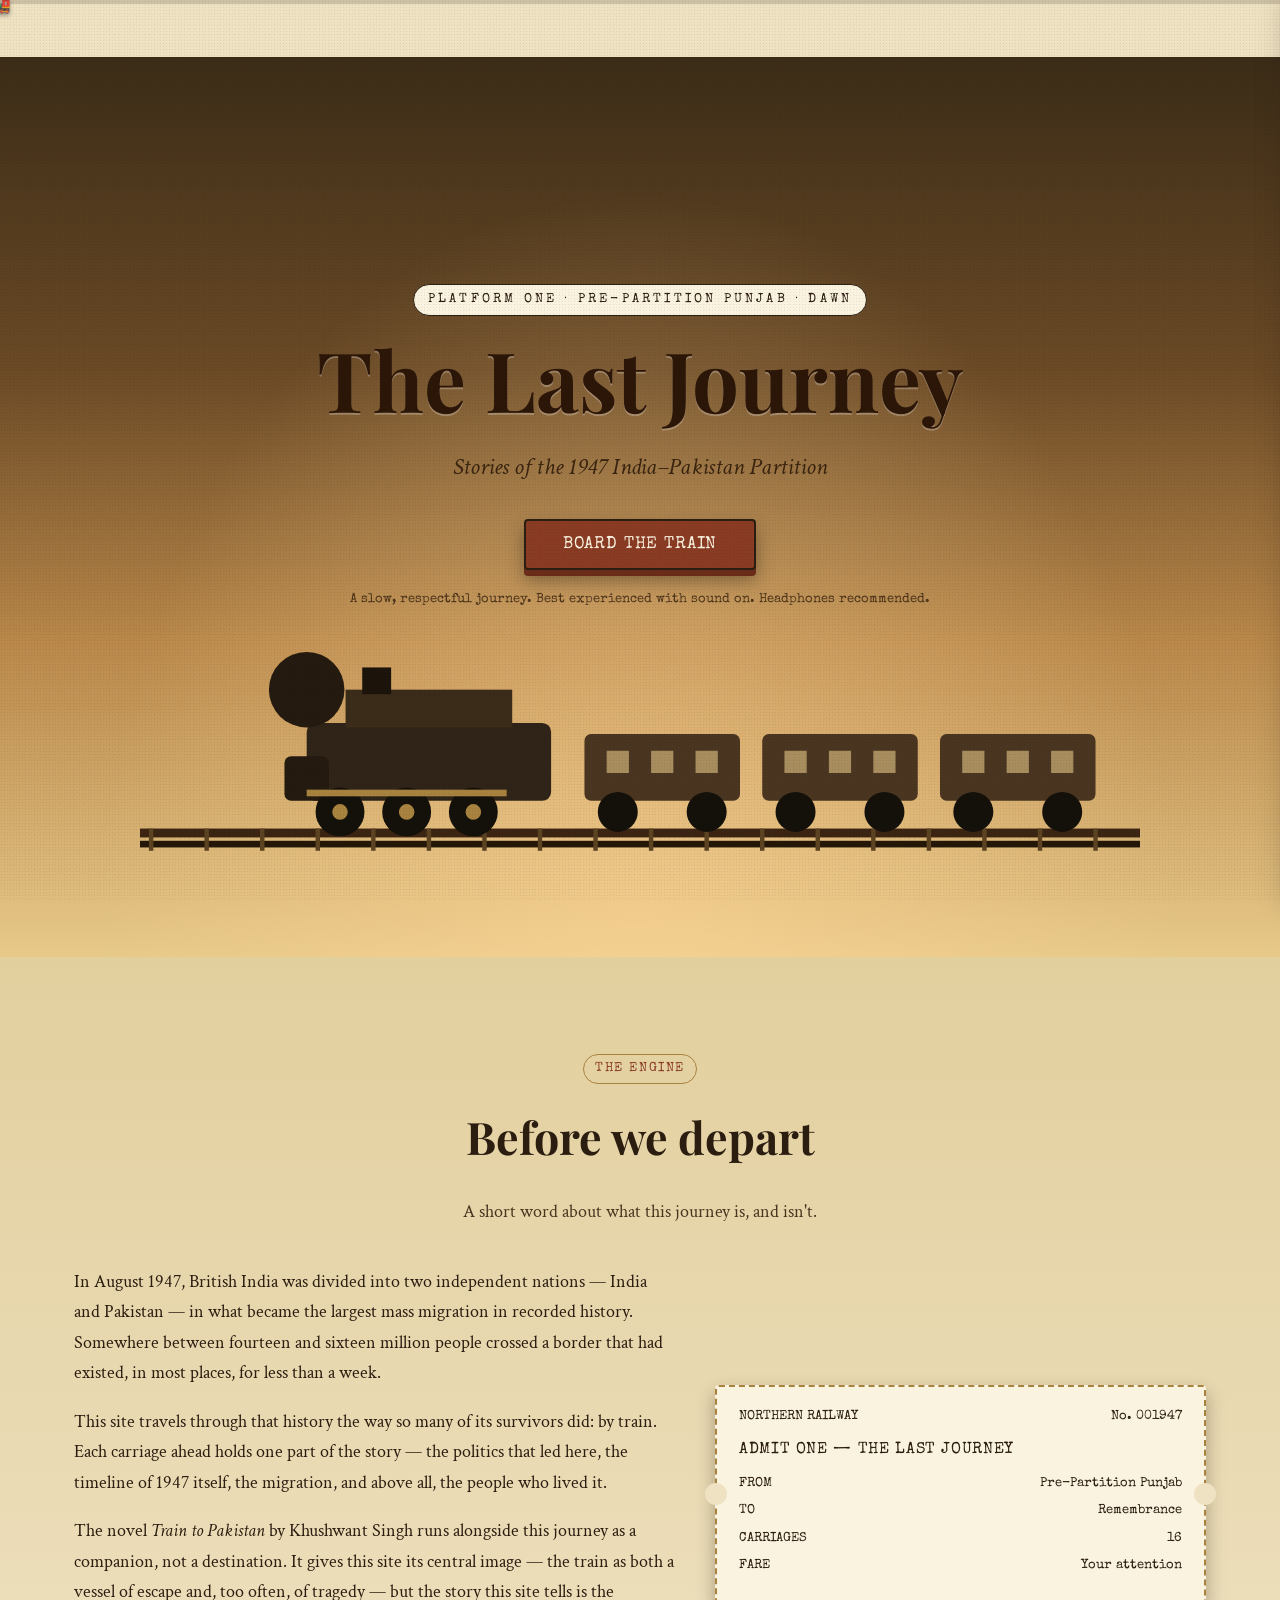
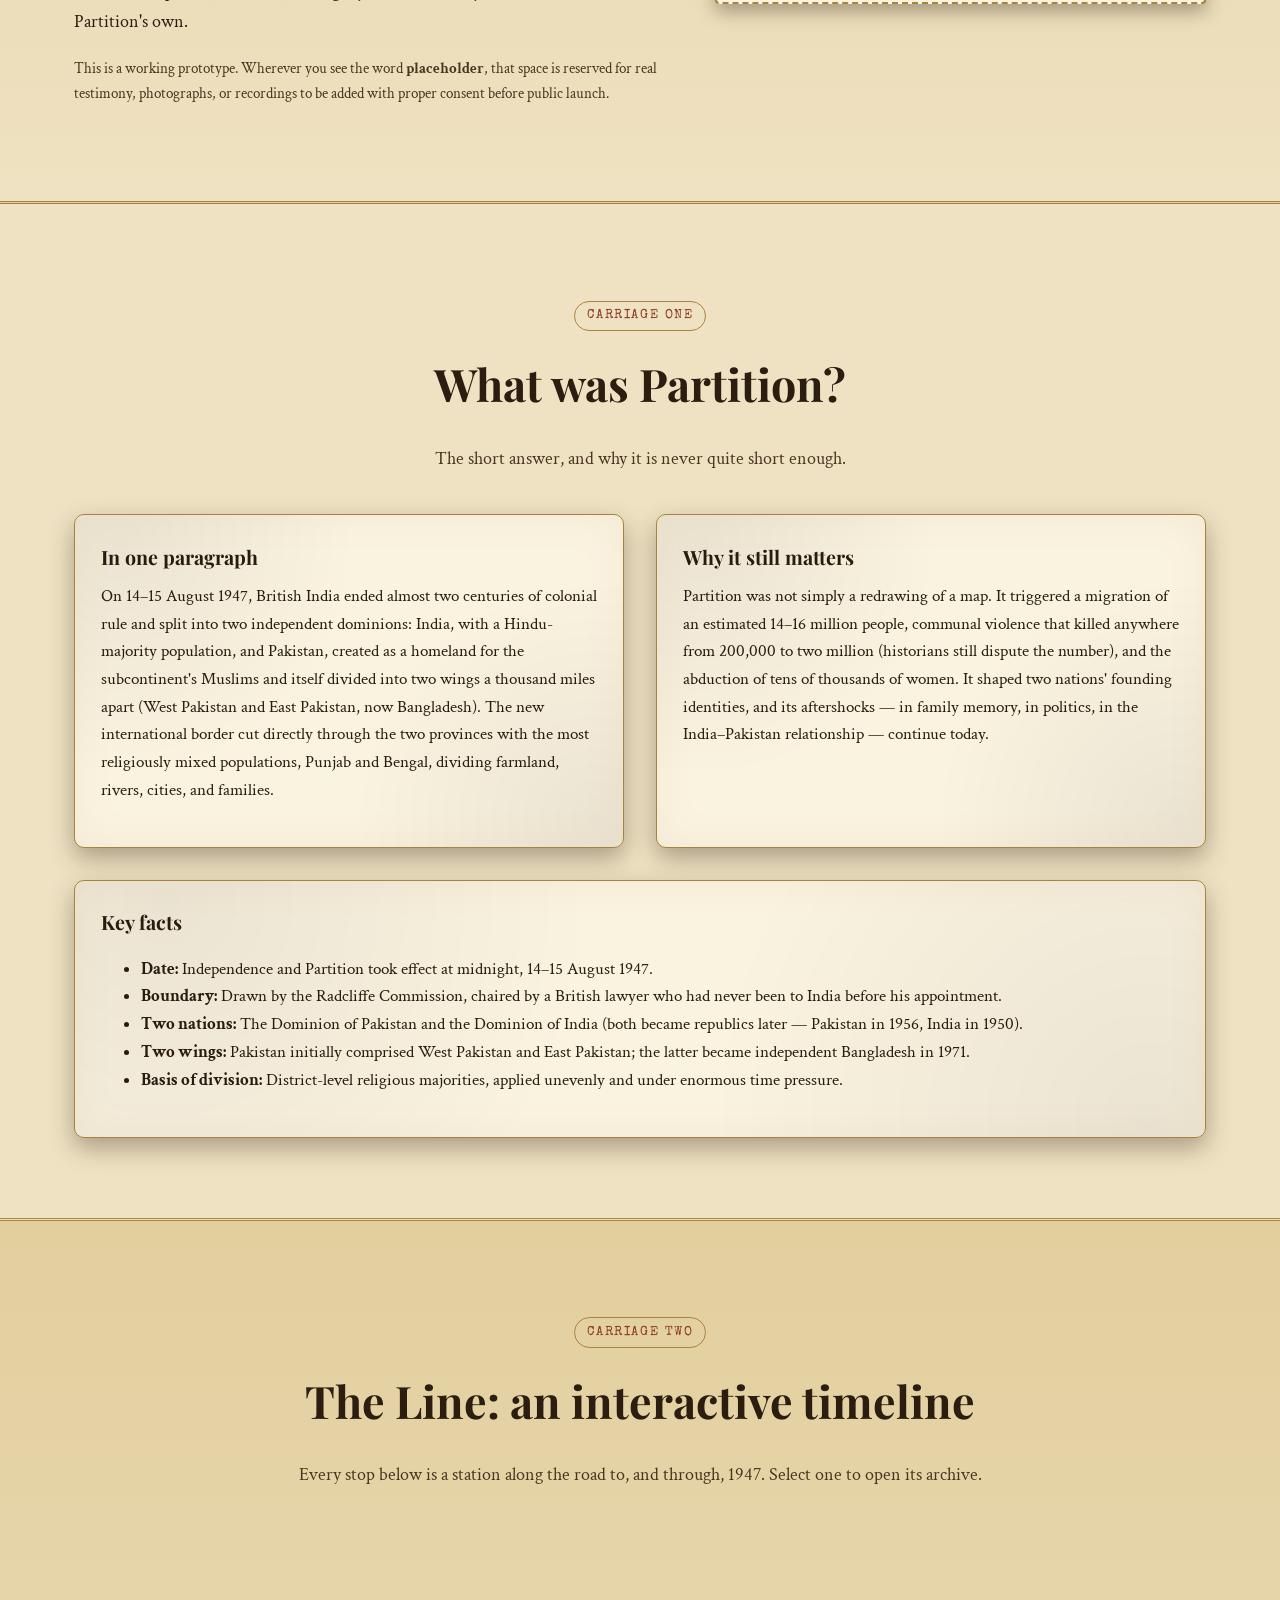
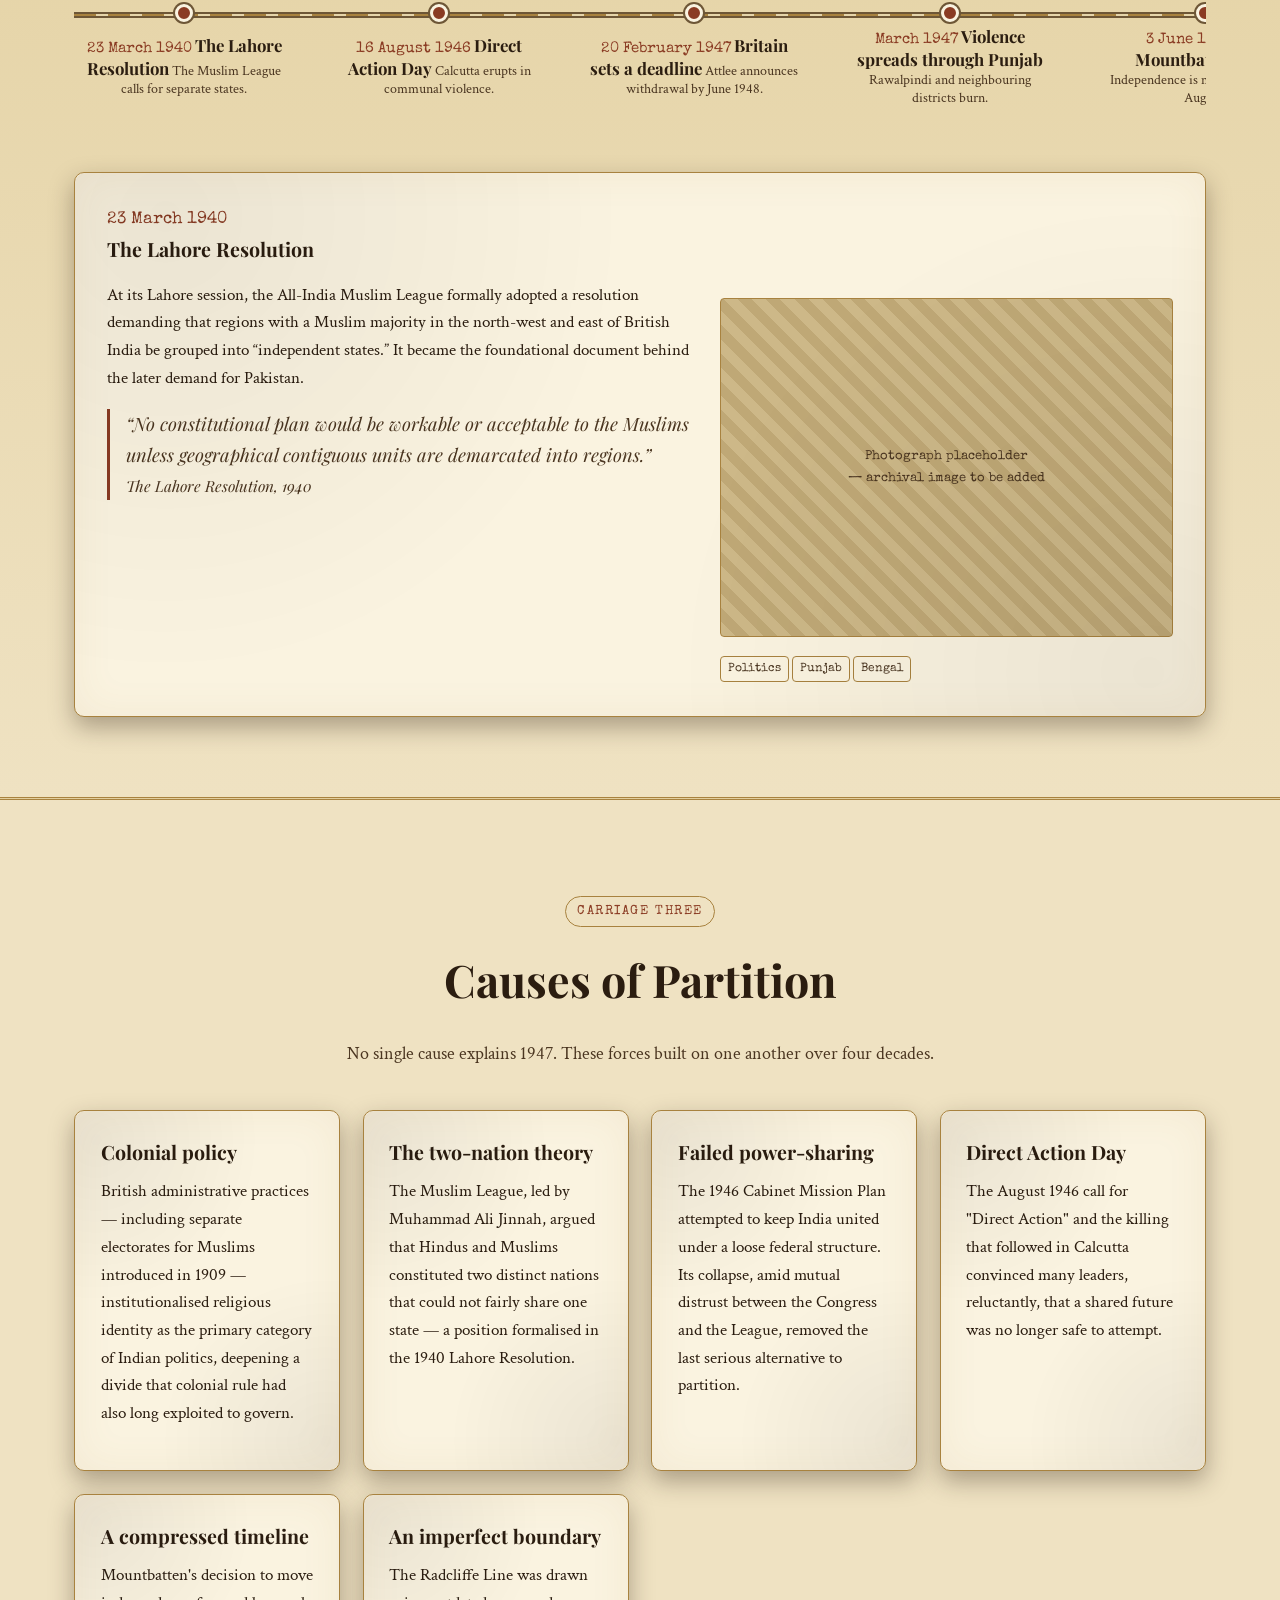
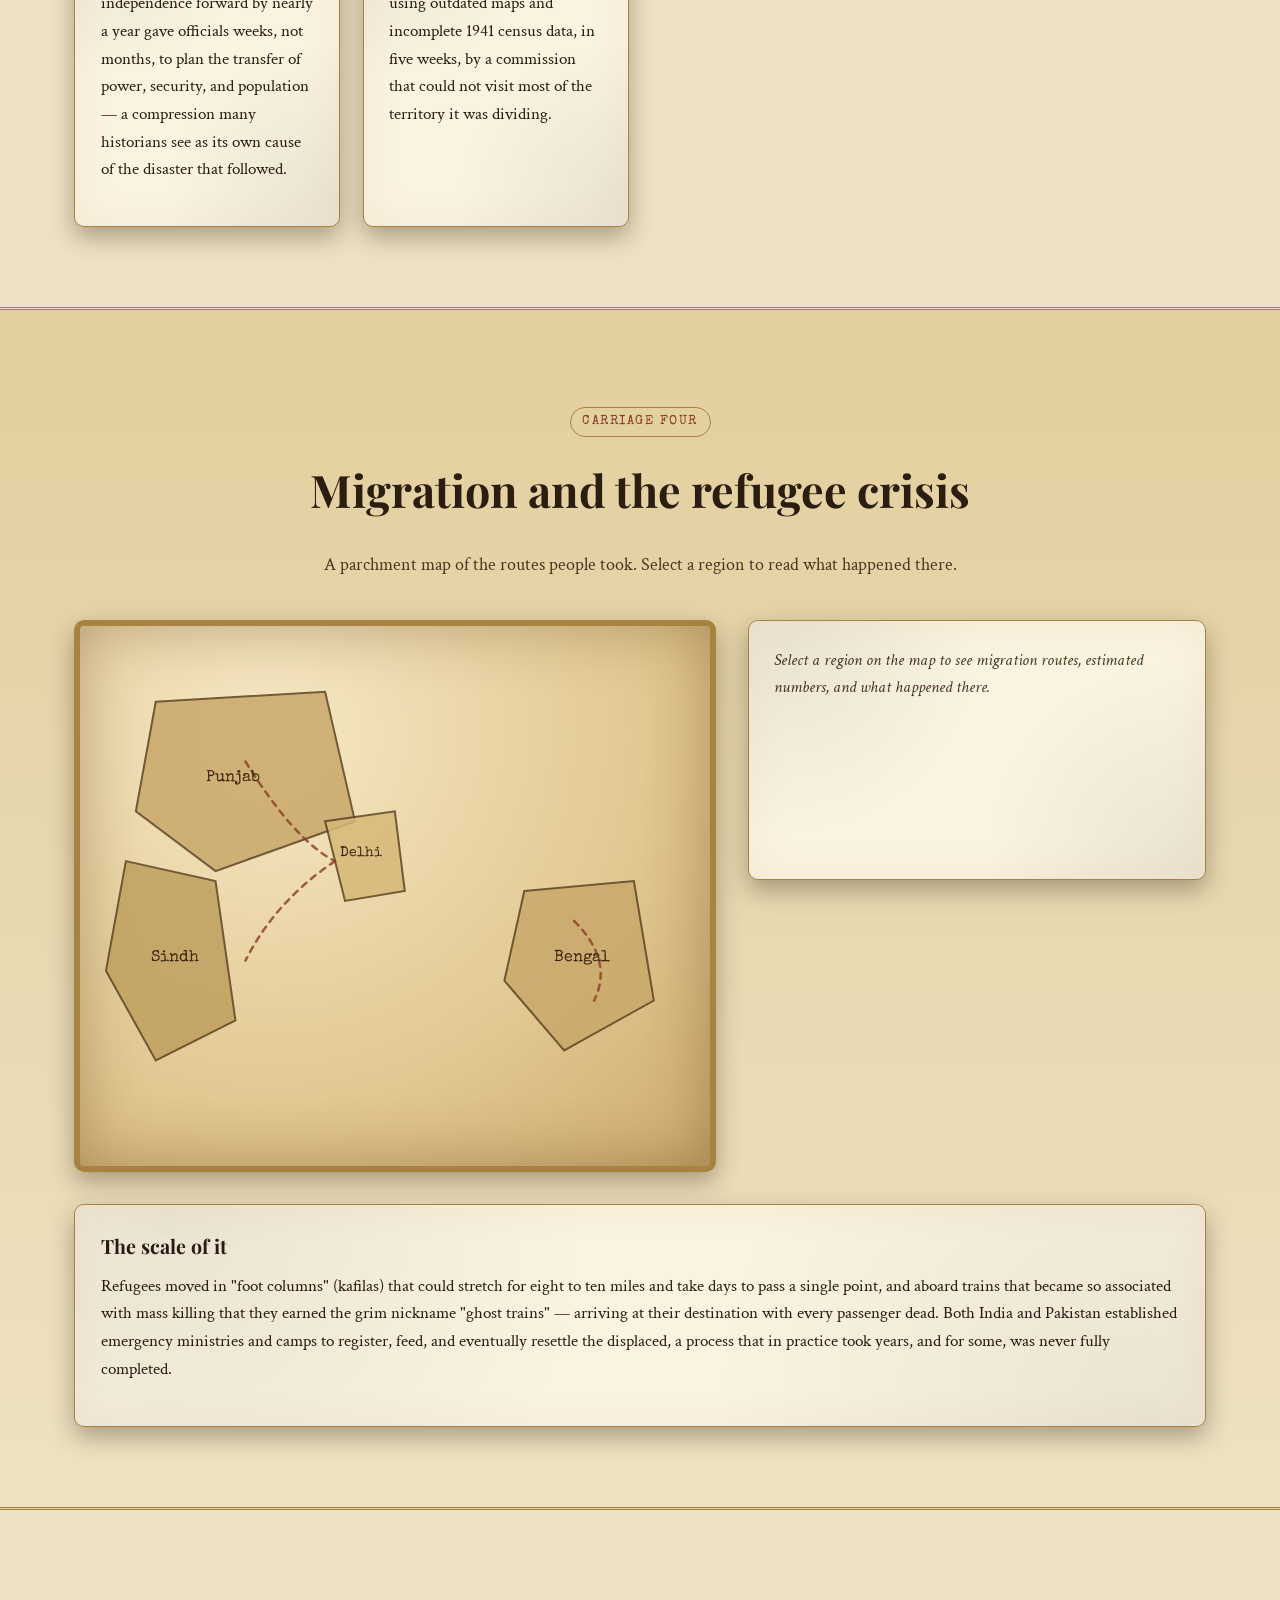
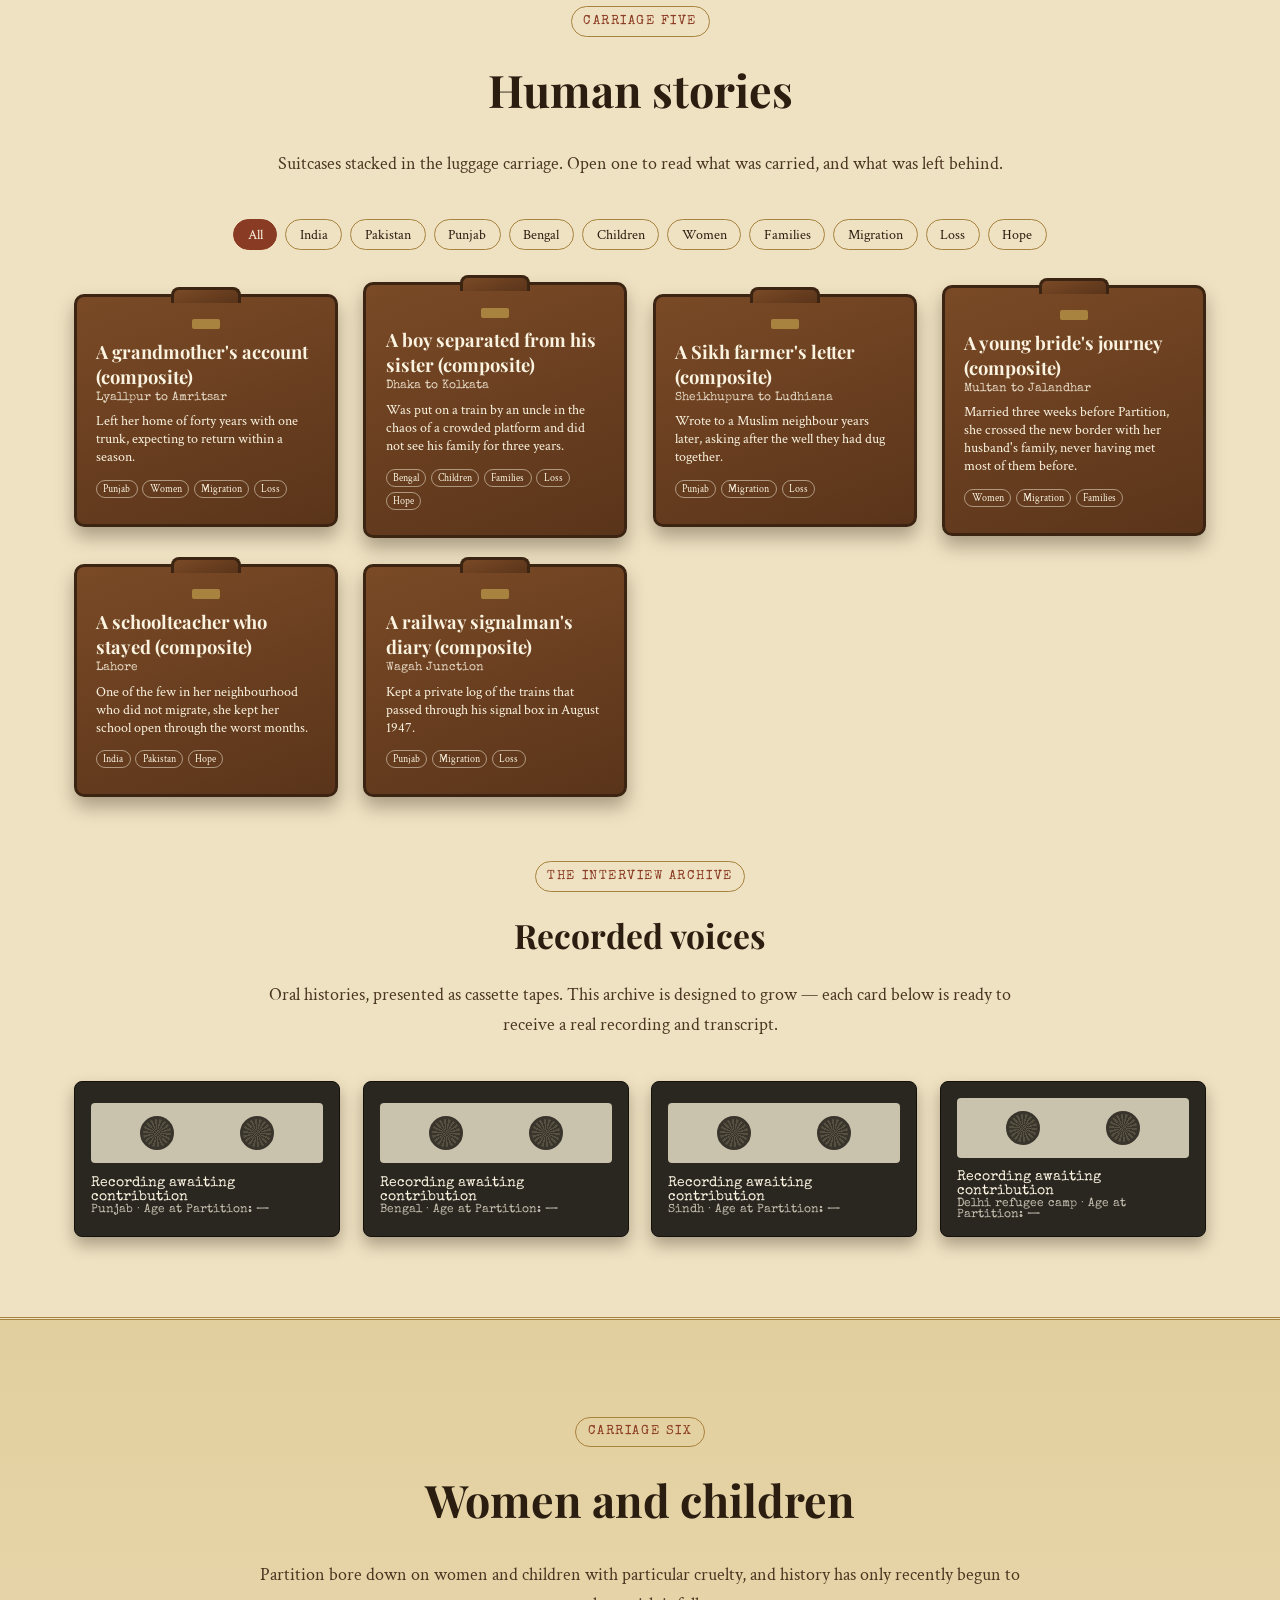
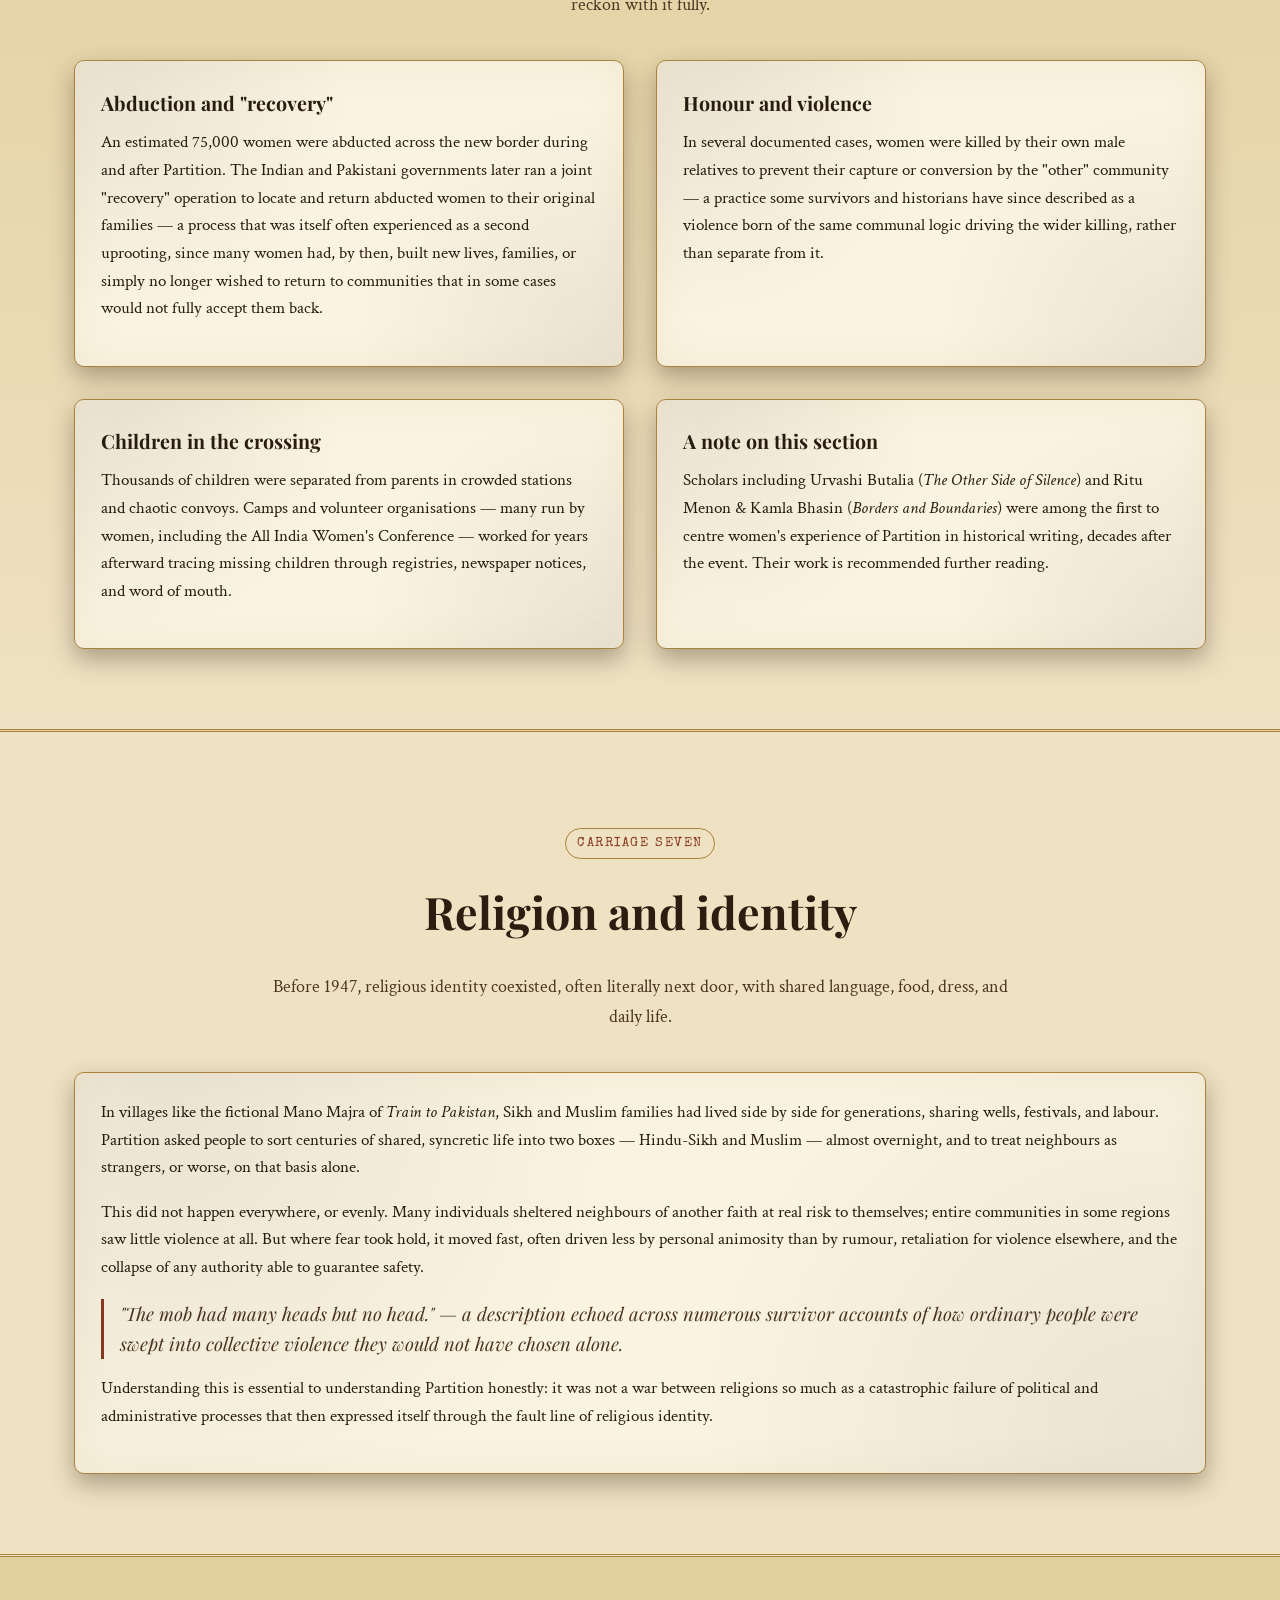
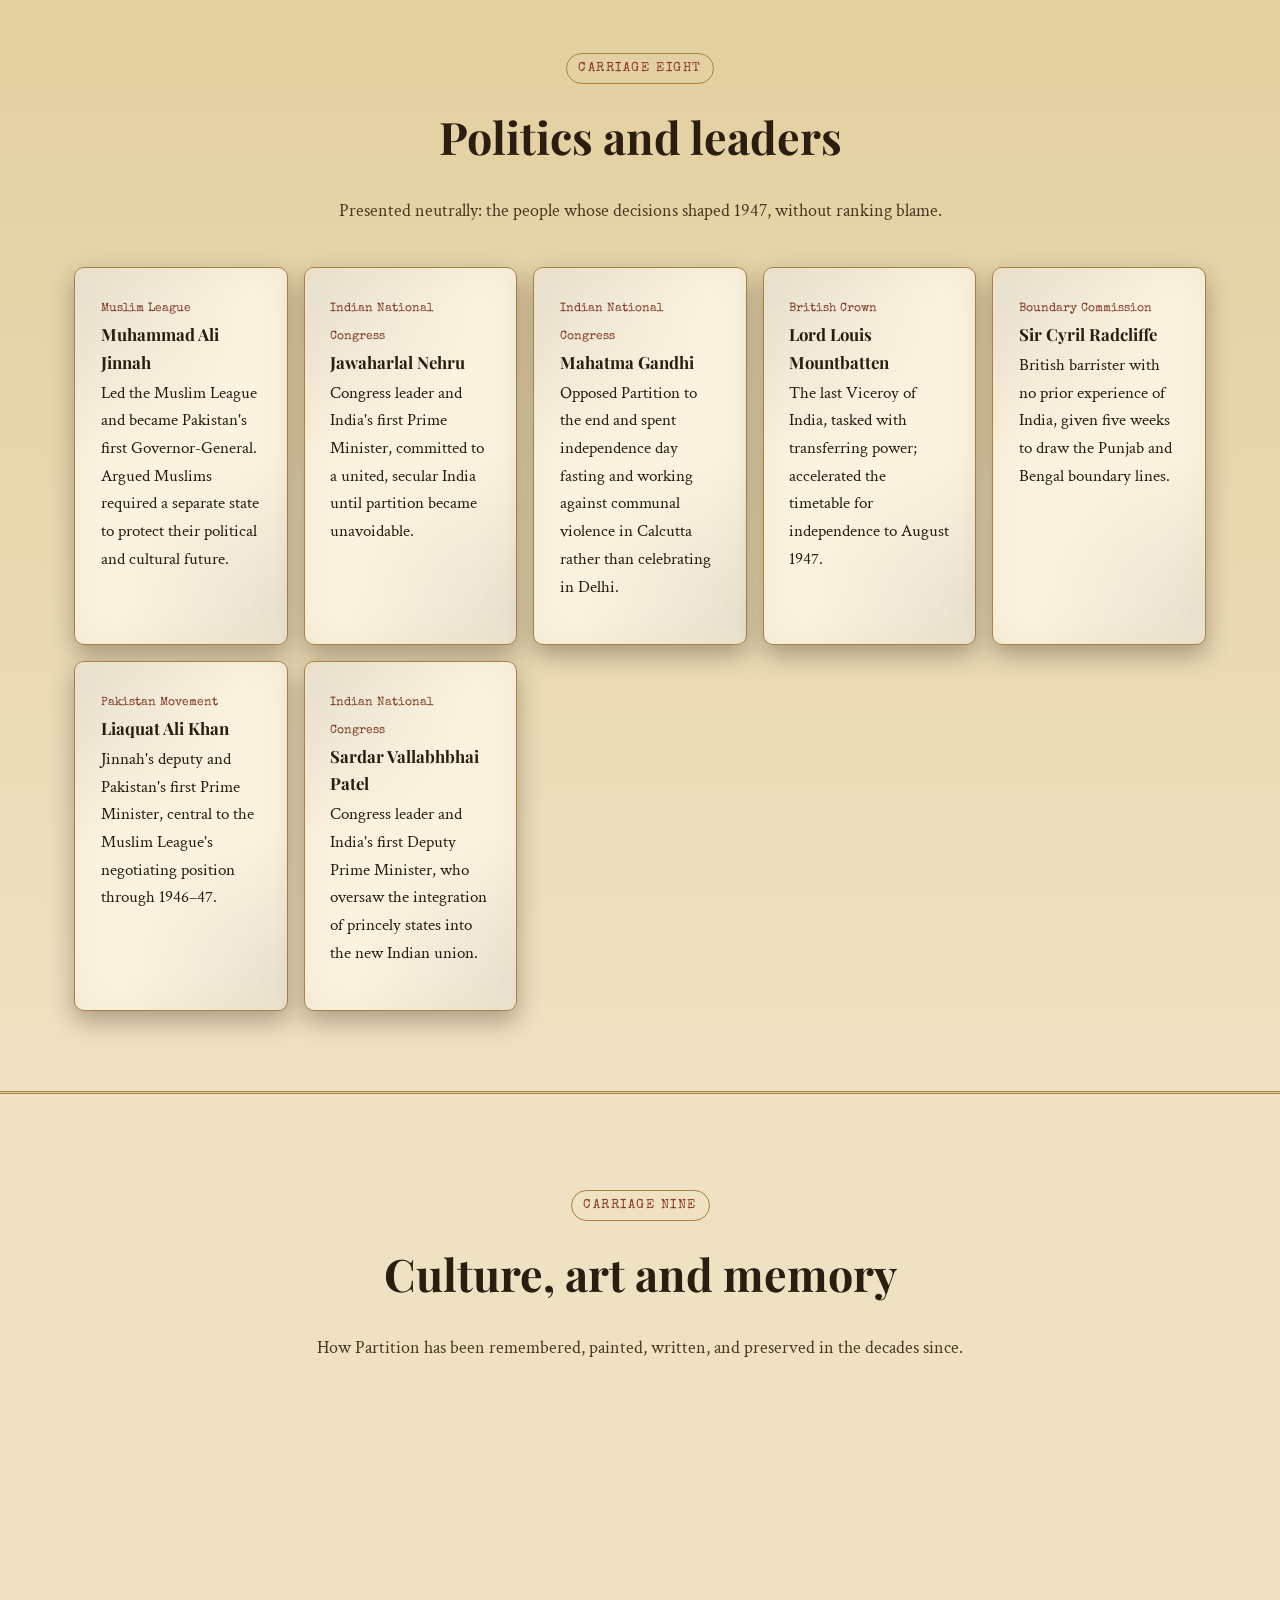
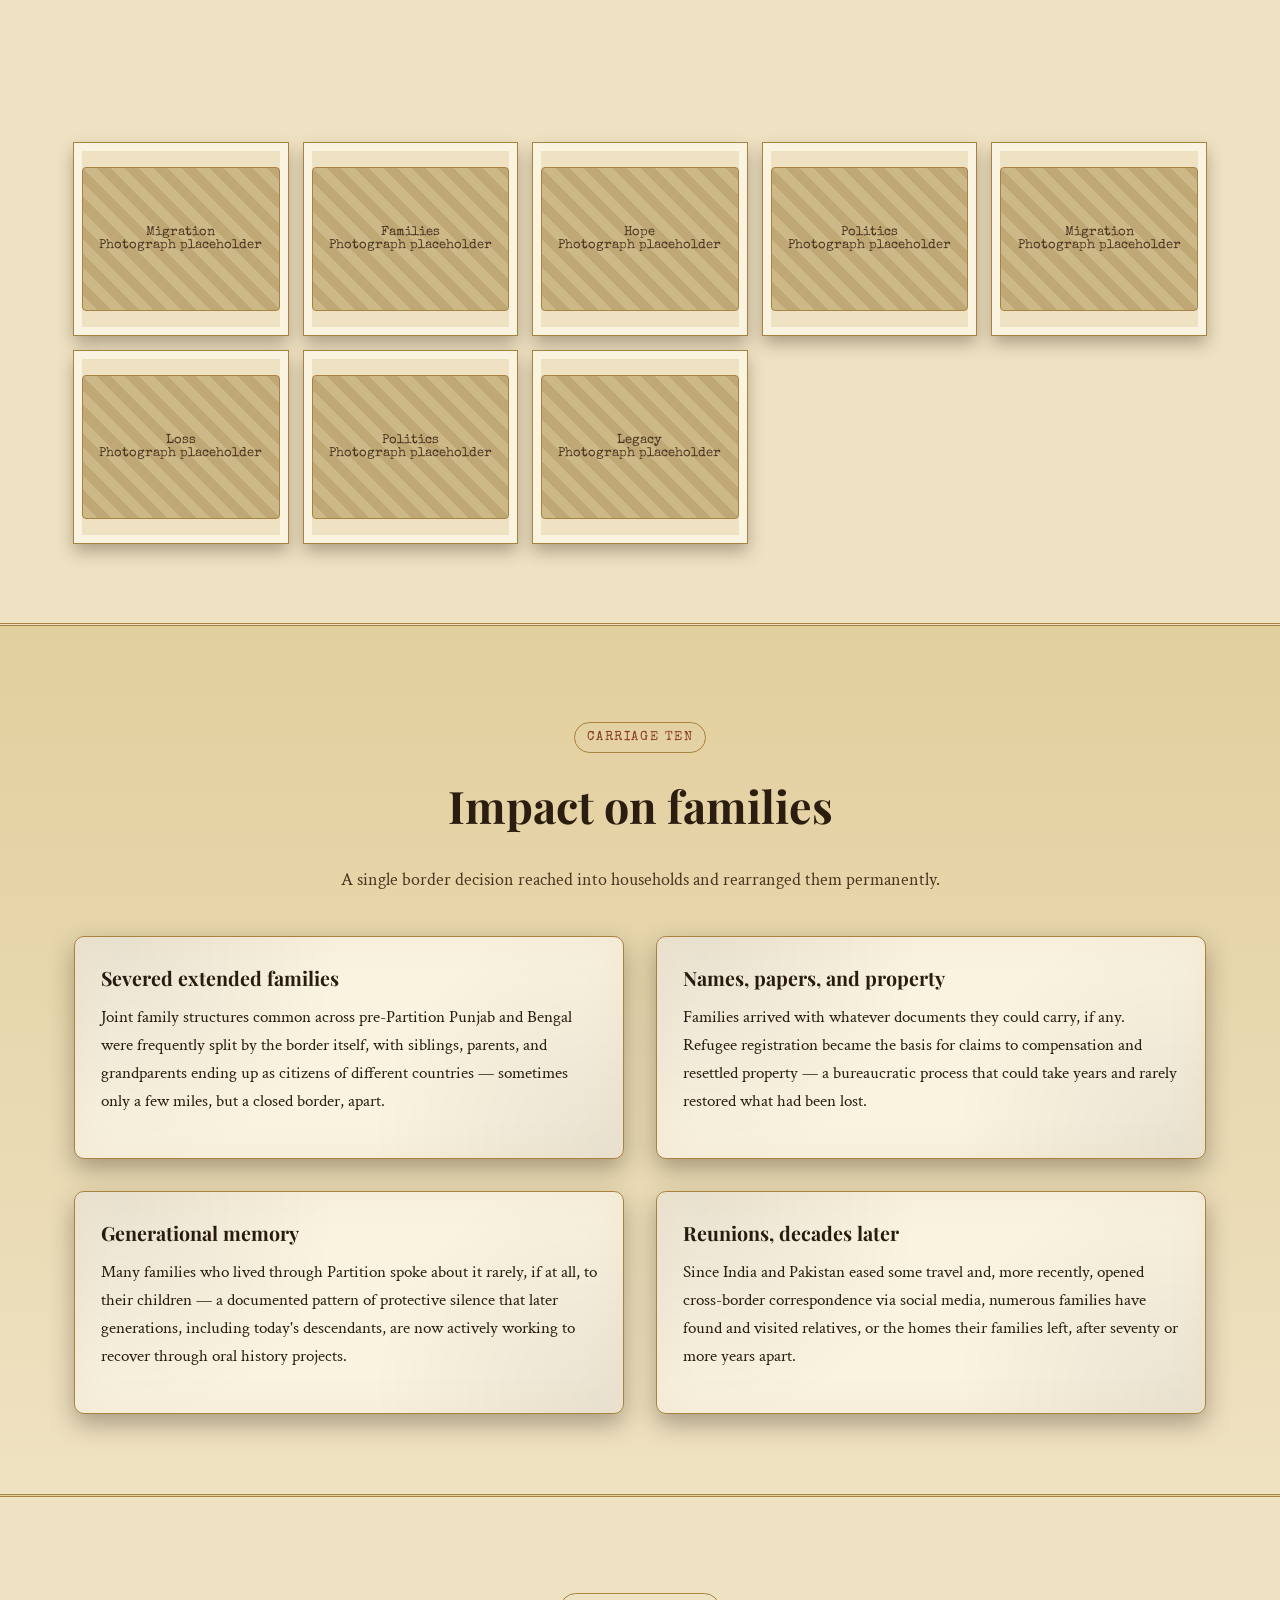
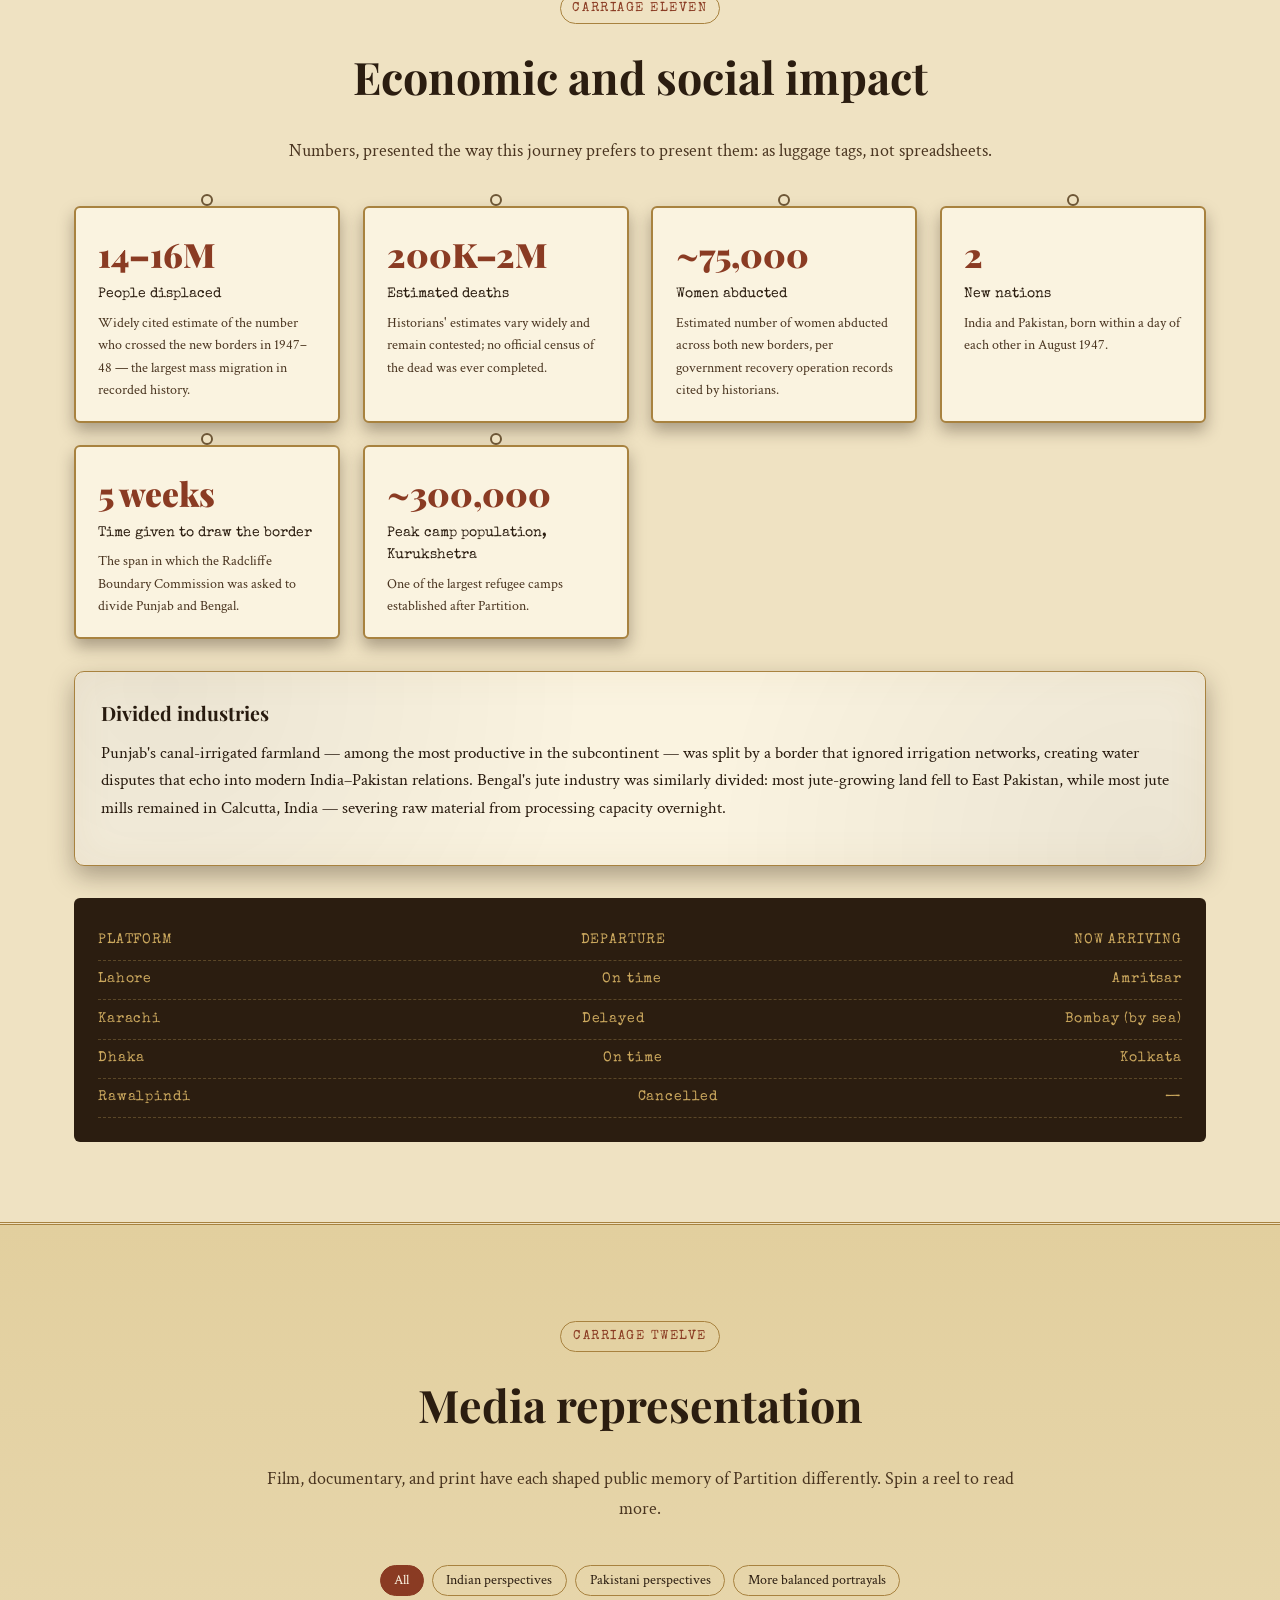
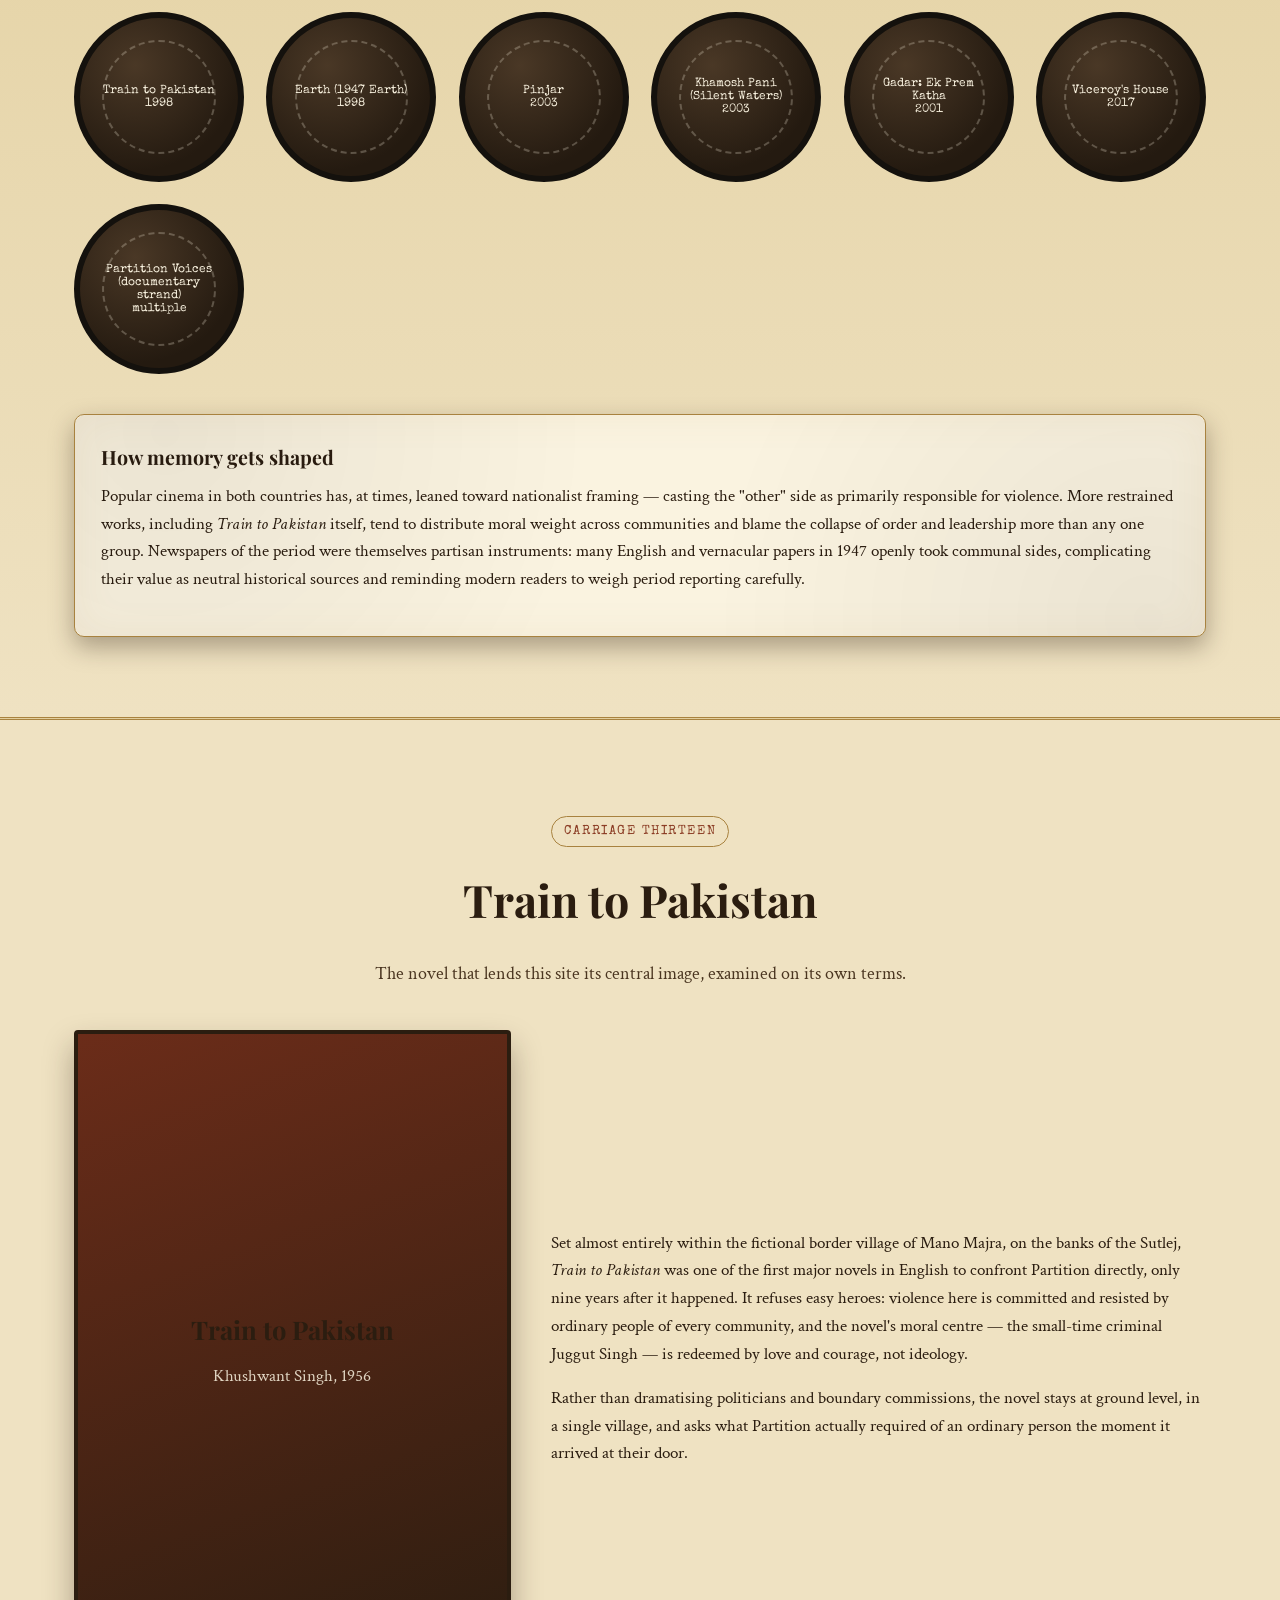
==== index.html @ a2d46d85 "Build The Last Journey: interactive Partition history site Adds a complete, self-contained prototype" ====
<!DOCTYPE html>
<html lang="en">
<head>
<meta charset="UTF-8">
<meta name="viewport" content="width=device-width, initial-scale=1.0">
<title>The Last Journey — Stories of the 1947 India–Pakistan Partition</title>
<meta name="description" content="An interactive digital museum and memorial retracing the human story of the 1947 India–Pakistan Partition, inspired by Khushwant Singh's Train to Pakistan.">
<link rel="icon" href="data:image/svg+xml,%3Csvg xmlns='http://www.w3.org/2000/svg' viewBox='0 0 100 100'%3E%3Crect width='100' height='100' fill='%232b1d10'/%3E%3Ctext x='50' y='68' font-size='60' text-anchor='middle'%3E%F0%9F%9A%82%3C/text%3E%3C/svg%3E">
<link rel="preconnect" href="https://fonts.googleapis.com">
<link rel="preconnect" href="https://fonts.gstatic.com" crossorigin>
<link rel="stylesheet" href="css/style.css">
</head>
<body>
<a class="skip-link" href="#main">Skip to content</a>

<!-- Scroll progress: a small train riding the rails of the page -->
<div class="progress-track" aria-hidden="true">
  <div class="progress-track__fill" id="progress-fill"></div>
  <div class="progress-track__engine" id="progress-engine">🚂</div>
</div>

<div class="whistle-caption" id="whistle-caption" role="status" aria-live="polite">Whistle blows — changing carriage</div>

<div class="door-transition" id="door-transition" aria-hidden="true">
  <div class="door-transition__panel"></div>
  <div class="door-transition__panel"></div>
</div>

<div class="overlay-scrim" id="overlay-scrim"></div>

<!-- Railway route navigation -->
<nav class="route-bar" id="route-bar" aria-label="Train route (site navigation)">
  <div class="route-bar__inner">
    <span class="route-bar__brand">🚆 THE LAST JOURNEY</span>
    <div class="route-scroller" id="route-scroller" role="list">
      <!-- populated by JS from CARRIAGES -->
    </div>
    <div class="controls-toggle">
      <button class="icon-btn" id="search-toggle" aria-haspopup="dialog" aria-controls="settings-panel" title="Search the archive">🔎<span class="visually-hidden">Search</span></button>
      <button class="icon-btn" id="settings-toggle" aria-haspopup="dialog" aria-controls="settings-panel" title="Accessibility &amp; display settings">⚙️<span class="visually-hidden">Settings</span></button>
      <button class="icon-btn" id="sound-toggle" aria-pressed="false" title="Toggle train ambience">🔇<span class="visually-hidden">Toggle sound</span></button>
    </div>
  </div>
</nav>

<!-- Settings / search drawer -->
<aside class="settings-panel" id="settings-panel" role="dialog" aria-label="Display settings and search" aria-hidden="true">
  <button class="settings-close" id="settings-close" aria-label="Close settings">✕</button>
  <h2>Journey Settings</h2>

  <div class="settings-group">
    <h3>Search the archive</h3>
    <form class="search-form" id="search-form" role="search">
      <label class="visually-hidden" for="search-input">Search carriages, stories and timeline events</label>
      <input type="search" id="search-input" placeholder="e.g. Radcliffe, Nooran, refugee camps…">
      <button class="btn" type="submit">Go</button>
    </form>
    <div id="search-results" aria-live="polite"></div>
  </div>

  <div class="settings-group">
    <h3>Appearance</h3>
    <div class="settings-row">
      <button class="pill-btn" id="theme-toggle" aria-pressed="false">🌙 Dark mode</button>
      <button class="pill-btn" id="contrast-toggle" aria-pressed="false">◐ High contrast</button>
    </div>
  </div>

  <div class="settings-group">
    <h3>Text size</h3>
    <div class="settings-row">
      <button class="pill-btn" id="font-decrease">A−</button>
      <button class="pill-btn" id="font-reset">Reset</button>
      <button class="pill-btn" id="font-increase">A+</button>
    </div>
  </div>

  <div class="settings-group">
    <h3>Motion</h3>
    <div class="settings-row">
      <button class="pill-btn" id="motion-toggle" aria-pressed="false">🎞️ Reduce animation</button>
    </div>
  </div>
</aside>

<!-- ===================================================================
     HERO — Station at dawn
     =================================================================== -->
<header class="hero" id="hero">
  <div class="hero__sky-glow" aria-hidden="true"></div>
  <div class="hero__title-block">
    <span class="hero__eyebrow">Platform One · Pre-Partition Punjab · Dawn</span>
    <h1 class="hero__title">The Last Journey</h1>
    <p class="hero__subtitle">Stories of the 1947 India–Pakistan Partition</p>
    <button class="board-btn" id="board-train-btn">Board the Train</button>
    <p class="hero__hint">A slow, respectful journey. Best experienced with sound on. Headphones recommended.</p>
  </div>

  <div class="hero__scene train-rig" aria-hidden="true">
    <svg viewBox="0 0 900 220" xmlns="http://www.w3.org/2000/svg" role="img" aria-label="Illustration of a steam locomotive waiting at a station platform at dawn">
      <title>A steam locomotive waiting at a station platform at dawn</title>
      <rect x="0" y="185" width="900" height="8" fill="#3c2412"/>
      <rect x="0" y="196" width="900" height="6" fill="#241708"/>
      <g fill="none" stroke="#5c4322" stroke-width="4">
        <line x1="10" y1="185" x2="10" y2="205"/><line x1="60" y1="185" x2="60" y2="205"/>
        <line x1="110" y1="185" x2="110" y2="205"/><line x1="160" y1="185" x2="160" y2="205"/>
        <line x1="210" y1="185" x2="210" y2="205"/><line x1="260" y1="185" x2="260" y2="205"/>
        <line x1="310" y1="185" x2="310" y2="205"/><line x1="360" y1="185" x2="360" y2="205"/>
        <line x1="410" y1="185" x2="410" y2="205"/><line x1="460" y1="185" x2="460" y2="205"/>
        <line x1="510" y1="185" x2="510" y2="205"/><line x1="560" y1="185" x2="560" y2="205"/>
        <line x1="610" y1="185" x2="610" y2="205"/><line x1="660" y1="185" x2="660" y2="205"/>
        <line x1="710" y1="185" x2="710" y2="205"/><line x1="760" y1="185" x2="760" y2="205"/>
        <line x1="810" y1="185" x2="810" y2="205"/><line x1="860" y1="185" x2="860" y2="205"/>
      </g>
      <!-- locomotive body -->
      <g id="locomotive">
        <rect x="150" y="90" width="220" height="70" rx="8" fill="#2f2417"/>
        <rect x="130" y="120" width="40" height="40" rx="6" fill="#241a10"/>
        <circle cx="150" cy="60" r="34" fill="#241a10"/>
        <rect x="185" y="60" width="150" height="34" fill="#3a2c19"/>
        <rect x="200" y="40" width="26" height="24" fill="#1c140b"/>
        <circle cx="180" cy="170" r="22" fill="#14100a"/>
        <circle cx="240" cy="170" r="22" fill="#14100a"/>
        <circle cx="300" cy="170" r="22" fill="#14100a"/>
        <circle cx="180" cy="170" r="7" fill="#a8823f"/>
        <circle cx="240" cy="170" r="7" fill="#a8823f"/>
        <circle cx="300" cy="170" r="7" fill="#a8823f"/>
        <rect x="150" y="150" width="180" height="6" fill="#a8823f"/>
      </g>
      <g class="carriages" id="carriages-svg">
        <rect x="400" y="100" width="140" height="60" rx="6" fill="#4a3620"/>
        <rect x="560" y="100" width="140" height="60" rx="6" fill="#4a3620"/>
        <rect x="720" y="100" width="140" height="60" rx="6" fill="#4a3620"/>
        <g fill="#e7c98a" opacity=".6">
          <rect x="420" y="115" width="20" height="20"/><rect x="460" y="115" width="20" height="20"/>
          <rect x="500" y="115" width="20" height="20"/>
          <rect x="580" y="115" width="20" height="20"/><rect x="620" y="115" width="20" height="20"/>
          <rect x="660" y="115" width="20" height="20"/>
          <rect x="740" y="115" width="20" height="20"/><rect x="780" y="115" width="20" height="20"/>
          <rect x="820" y="115" width="20" height="20"/>
        </g>
        <circle cx="430" cy="170" r="18" fill="#14100a"/><circle cx="510" cy="170" r="18" fill="#14100a"/>
        <circle cx="590" cy="170" r="18" fill="#14100a"/><circle cx="670" cy="170" r="18" fill="#14100a"/>
        <circle cx="750" cy="170" r="18" fill="#14100a"/><circle cx="830" cy="170" r="18" fill="#14100a"/>
      </g>
    </svg>
    <div class="hero__steam">
      <div class="steam-puff"></div><div class="steam-puff"></div>
      <div class="steam-puff"></div><div class="steam-puff"></div>
    </div>
  </div>
</header>

<main id="main">

<!-- ===================================================================
     ENGINE — Introduction
     =================================================================== -->
<section class="carriage" id="engine" data-carriage-name="Engine — Introduction">
  <div class="container">
    <div class="carriage-header">
      <span class="carriage-kicker">The Engine</span>
      <h2 class="carriage-title">Before we depart</h2>
      <p class="carriage-lede">A short word about what this journey is, and isn't.</p>
    </div>
    <div class="engine-grid">
      <div class="engine-copy reveal">
        <p>In August 1947, British India was divided into two independent nations — India and Pakistan — in what became the largest mass migration in recorded history. Somewhere between fourteen and sixteen million people crossed a border that had existed, in most places, for less than a week.</p>
        <p>This site travels through that history the way so many of its survivors did: by train. Each carriage ahead holds one part of the story — the politics that led here, the timeline of 1947 itself, the migration, and above all, the people who lived it.</p>
        <p>The novel <em>Train to Pakistan</em> by Khushwant Singh runs alongside this journey as a companion, not a destination. It gives this site its central image — the train as both a vessel of escape and, too often, of tragedy — but the story this site tells is the Partition's own.</p>
        <p style="color:var(--text-soft); font-size:.95rem;">This is a working prototype. Wherever you see the word <strong>placeholder</strong>, that space is reserved for real testimony, photographs, or recordings to be added with proper consent before public launch.</p>
      </div>
      <div class="reveal">
        <div class="ticket">
          <div class="ticket__row"><span>NORTHERN RAILWAY</span><span>No. 001947</span></div>
          <div class="ticket__title">ADMIT ONE — THE LAST JOURNEY</div>
          <div class="ticket__row"><span>FROM</span><span>Pre-Partition Punjab</span></div>
          <div class="ticket__row"><span>TO</span><span>Remembrance</span></div>
          <div class="ticket__row"><span>CARRIAGES</span><span>16</span></div>
          <div class="ticket__row"><span>FARE</span><span>Your attention</span></div>
        </div>
      </div>
    </div>
  </div>
</section>

<!-- ===================================================================
     CARRIAGE 1 — What was Partition?
     =================================================================== -->
<section class="carriage" id="carriage-1" data-carriage-name="What was Partition?">
  <div class="container">
    <div class="carriage-header">
      <span class="carriage-kicker">Carriage One</span>
      <h2 class="carriage-title">What was Partition?</h2>
      <p class="carriage-lede">The short answer, and why it is never quite short enough.</p>
    </div>
    <div class="two-col reveal">
      <div class="paper-card pad">
        <h3>In one paragraph</h3>
        <p>On 14–15 August 1947, British India ended almost two centuries of colonial rule and split into two independent dominions: India, with a Hindu-majority population, and Pakistan, created as a homeland for the subcontinent's Muslims and itself divided into two wings a thousand miles apart (West Pakistan and East Pakistan, now Bangladesh). The new international border cut directly through the two provinces with the most religiously mixed populations, Punjab and Bengal, dividing farmland, rivers, cities, and families.</p>
      </div>
      <div class="paper-card pad">
        <h3>Why it still matters</h3>
        <p>Partition was not simply a redrawing of a map. It triggered a migration of an estimated 14–16 million people, communal violence that killed anywhere from 200,000 to two million (historians still dispute the number), and the abduction of tens of thousands of women. It shaped two nations' founding identities, and its aftershocks — in family memory, in politics, in the India–Pakistan relationship — continue today.</p>
      </div>
    </div>
    <div class="paper-card pad reveal" style="margin-top:2rem;">
      <h3>Key facts</h3>
      <ul>
        <li><strong>Date:</strong> Independence and Partition took effect at midnight, 14–15 August 1947.</li>
        <li><strong>Boundary:</strong> Drawn by the Radcliffe Commission, chaired by a British lawyer who had never been to India before his appointment.</li>
        <li><strong>Two nations:</strong> The Dominion of Pakistan and the Dominion of India (both became republics later — Pakistan in 1956, India in 1950).</li>
        <li><strong>Two wings:</strong> Pakistan initially comprised West Pakistan and East Pakistan; the latter became independent Bangladesh in 1971.</li>
        <li><strong>Basis of division:</strong> District-level religious majorities, applied unevenly and under enormous time pressure.</li>
      </ul>
    </div>
  </div>
</section>

<!-- ===================================================================
     CARRIAGE 2 — Interactive Timeline
     =================================================================== -->
<section class="carriage" id="carriage-2" data-carriage-name="Timeline">
  <div class="container">
    <div class="carriage-header">
      <span class="carriage-kicker">Carriage Two</span>
      <h2 class="carriage-title">The Line: an interactive timeline</h2>
      <p class="carriage-lede">Every stop below is a station along the road to, and through, 1947. Select one to open its archive.</p>
    </div>
    <div class="timeline-rail reveal">
      <div class="timeline-track-line" aria-hidden="true"></div>
      <div class="timeline-scroller" id="timeline-scroller" role="list" aria-label="Timeline of events, 1940 to 1948">
        <!-- populated by JS -->
      </div>
    </div>
    <div class="paper-card station-detail" id="station-detail" aria-live="polite"></div>
  </div>
</section>

<!-- ===================================================================
     CARRIAGE 3 — Causes of Partition
     =================================================================== -->
<section class="carriage" id="carriage-3" data-carriage-name="Causes of Partition">
  <div class="container">
    <div class="carriage-header">
      <span class="carriage-kicker">Carriage Three</span>
      <h2 class="carriage-title">Causes of Partition</h2>
      <p class="carriage-lede">No single cause explains 1947. These forces built on one another over four decades.</p>
    </div>
    <div class="stats-grid reveal">
      <div class="paper-card pad">
        <h3>Colonial policy</h3>
        <p>British administrative practices — including separate electorates for Muslims introduced in 1909 — institutionalised religious identity as the primary category of Indian politics, deepening a divide that colonial rule had also long exploited to govern.</p>
      </div>
      <div class="paper-card pad">
        <h3>The two-nation theory</h3>
        <p>The Muslim League, led by Muhammad Ali Jinnah, argued that Hindus and Muslims constituted two distinct nations that could not fairly share one state — a position formalised in the 1940 Lahore Resolution.</p>
      </div>
      <div class="paper-card pad">
        <h3>Failed power-sharing</h3>
        <p>The 1946 Cabinet Mission Plan attempted to keep India united under a loose federal structure. Its collapse, amid mutual distrust between the Congress and the League, removed the last serious alternative to partition.</p>
      </div>
      <div class="paper-card pad">
        <h3>Direct Action Day</h3>
        <p>The August 1946 call for "Direct Action" and the killing that followed in Calcutta convinced many leaders, reluctantly, that a shared future was no longer safe to attempt.</p>
      </div>
      <div class="paper-card pad">
        <h3>A compressed timeline</h3>
        <p>Mountbatten's decision to move independence forward by nearly a year gave officials weeks, not months, to plan the transfer of power, security, and population — a compression many historians see as its own cause of the disaster that followed.</p>
      </div>
      <div class="paper-card pad">
        <h3>An imperfect boundary</h3>
        <p>The Radcliffe Line was drawn using outdated maps and incomplete 1941 census data, in five weeks, by a commission that could not visit most of the territory it was dividing.</p>
      </div>
    </div>
  </div>
</section>

<!-- ===================================================================
     CARRIAGE 4 — Migration & Refugee Crisis + Map
     =================================================================== -->
<section class="carriage" id="carriage-4" data-carriage-name="Migration and Refugee Crisis">
  <div class="container">
    <div class="carriage-header">
      <span class="carriage-kicker">Carriage Four</span>
      <h2 class="carriage-title">Migration and the refugee crisis</h2>
      <p class="carriage-lede">A parchment map of the routes people took. Select a region to read what happened there.</p>
    </div>
    <div class="map-wrap reveal">
      <div class="parchment-map">
        <svg viewBox="0 0 600 500" xmlns="http://www.w3.org/2000/svg" role="img" aria-label="Simplified historical map of undivided India in 1947, showing Punjab, Bengal, Sindh and Delhi regions with migration routes">
          <title>Simplified 1947 map with clickable regions</title>
          <path class="map-region" data-region="punjab" tabindex="0" role="button" aria-pressed="false" aria-label="Punjab" d="M60,60 L230,50 L260,180 L120,230 L40,170 Z" fill="#c9a86a" stroke="#5c4322" stroke-width="2"/>
          <path class="map-region" data-region="delhi" tabindex="0" role="button" aria-pressed="false" aria-label="Delhi and border regions" d="M230,180 L300,170 L310,250 L250,260 Z" fill="#d6b978" stroke="#5c4322" stroke-width="2"/>
          <path class="map-region" data-region="sindh" tabindex="0" role="button" aria-pressed="false" aria-label="Sindh" d="M30,220 L120,240 L140,380 L60,420 L10,330 Z" fill="#bfa15f" stroke="#5c4322" stroke-width="2"/>
          <path class="map-region" data-region="bengal" tabindex="0" role="button" aria-pressed="false" aria-label="Bengal" d="M430,250 L540,240 L560,360 L470,410 L410,340 Z" fill="#c9a86a" stroke="#5c4322" stroke-width="2"/>
          <path class="migration-route" d="M150,120 Q200,200 240,220"/>
          <path class="migration-route" d="M240,220 Q180,260 150,320"/>
          <path class="migration-route" d="M480,280 Q520,320 500,360"/>
          <text x="110" y="140" font-family="Special Elite, monospace" font-size="16" fill="#3a2410">Punjab</text>
          <text x="245" y="215" font-family="Special Elite, monospace" font-size="14" fill="#3a2410">Delhi</text>
          <text x="55" y="320" font-family="Special Elite, monospace" font-size="16" fill="#3a2410">Sindh</text>
          <text x="460" y="320" font-family="Special Elite, monospace" font-size="16" fill="#3a2410">Bengal</text>
        </svg>
      </div>
      <div class="paper-card pad map-info" id="map-info">
        <p class="map-info__placeholder">Select a region on the map to see migration routes, estimated numbers, and what happened there.</p>
      </div>
    </div>
    <div class="paper-card pad reveal" style="margin-top:2rem;">
      <h3>The scale of it</h3>
      <p>Refugees moved in "foot columns" (kafilas) that could stretch for eight to ten miles and take days to pass a single point, and aboard trains that became so associated with mass killing that they earned the grim nickname "ghost trains" — arriving at their destination with every passenger dead. Both India and Pakistan established emergency ministries and camps to register, feed, and eventually resettle the displaced, a process that in practice took years, and for some, was never fully completed.</p>
    </div>
  </div>
</section>

<!-- ===================================================================
     CARRIAGE 5 — Human Stories + Interview Archive
     =================================================================== -->
<section class="carriage" id="carriage-5" data-carriage-name="Human Stories">
  <div class="container">
    <div class="carriage-header">
      <span class="carriage-kicker">Carriage Five</span>
      <h2 class="carriage-title">Human stories</h2>
      <p class="carriage-lede">Suitcases stacked in the luggage carriage. Open one to read what was carried, and what was left behind.</p>
    </div>
    <div class="filter-bar reveal" id="story-filters" role="group" aria-label="Filter stories by theme">
      <button class="pill-btn" data-filter="all" aria-pressed="true">All</button>
      <button class="pill-btn" data-filter="India">India</button>
      <button class="pill-btn" data-filter="Pakistan">Pakistan</button>
      <button class="pill-btn" data-filter="Punjab">Punjab</button>
      <button class="pill-btn" data-filter="Bengal">Bengal</button>
      <button class="pill-btn" data-filter="Children">Children</button>
      <button class="pill-btn" data-filter="Women">Women</button>
      <button class="pill-btn" data-filter="Families">Families</button>
      <button class="pill-btn" data-filter="Migration">Migration</button>
      <button class="pill-btn" data-filter="Loss">Loss</button>
      <button class="pill-btn" data-filter="Hope">Hope</button>
    </div>
    <div class="luggage-rack reveal" id="luggage-rack"></div>

    <div class="carriage-header" style="margin-top:4rem;">
      <span class="carriage-kicker">The Interview Archive</span>
      <h3 class="carriage-title" style="font-size:clamp(1.5rem,3vw,2.1rem);">Recorded voices</h3>
      <p class="carriage-lede">Oral histories, presented as cassette tapes. This archive is designed to grow — each card below is ready to receive a real recording and transcript.</p>
    </div>
    <div class="cassette-shelf reveal" id="cassette-shelf"></div>
  </div>
</section>

<!-- ===================================================================
     CARRIAGE 6 — Women and Children
     =================================================================== -->
<section class="carriage" id="carriage-6" data-carriage-name="Women and Children">
  <div class="container">
    <div class="carriage-header">
      <span class="carriage-kicker">Carriage Six</span>
      <h2 class="carriage-title">Women and children</h2>
      <p class="carriage-lede">Partition bore down on women and children with particular cruelty, and history has only recently begun to reckon with it fully.</p>
    </div>
    <div class="two-col reveal">
      <div class="paper-card pad">
        <h3>Abduction and "recovery"</h3>
        <p>An estimated 75,000 women were abducted across the new border during and after Partition. The Indian and Pakistani governments later ran a joint "recovery" operation to locate and return abducted women to their original families — a process that was itself often experienced as a second uprooting, since many women had, by then, built new lives, families, or simply no longer wished to return to communities that in some cases would not fully accept them back.</p>
      </div>
      <div class="paper-card pad">
        <h3>Honour and violence</h3>
        <p>In several documented cases, women were killed by their own male relatives to prevent their capture or conversion by the "other" community — a practice some survivors and historians have since described as a violence born of the same communal logic driving the wider killing, rather than separate from it.</p>
      </div>
      <div class="paper-card pad">
        <h3>Children in the crossing</h3>
        <p>Thousands of children were separated from parents in crowded stations and chaotic convoys. Camps and volunteer organisations — many run by women, including the All India Women's Conference — worked for years afterward tracing missing children through registries, newspaper notices, and word of mouth.</p>
      </div>
      <div class="paper-card pad">
        <h3>A note on this section</h3>
        <p>Scholars including Urvashi Butalia (<em>The Other Side of Silence</em>) and Ritu Menon &amp; Kamla Bhasin (<em>Borders and Boundaries</em>) were among the first to centre women's experience of Partition in historical writing, decades after the event. Their work is recommended further reading.</p>
      </div>
    </div>
  </div>
</section>

<!-- ===================================================================
     CARRIAGE 7 — Religion and Identity
     =================================================================== -->
<section class="carriage" id="carriage-7" data-carriage-name="Religion and Identity">
  <div class="container">
    <div class="carriage-header">
      <span class="carriage-kicker">Carriage Seven</span>
      <h2 class="carriage-title">Religion and identity</h2>
      <p class="carriage-lede">Before 1947, religious identity coexisted, often literally next door, with shared language, food, dress, and daily life.</p>
    </div>
    <div class="paper-card pad reveal">
      <p>In villages like the fictional Mano Majra of <em>Train to Pakistan</em>, Sikh and Muslim families had lived side by side for generations, sharing wells, festivals, and labour. Partition asked people to sort centuries of shared, syncretic life into two boxes — Hindu-Sikh and Muslim — almost overnight, and to treat neighbours as strangers, or worse, on that basis alone.</p>
      <p>This did not happen everywhere, or evenly. Many individuals sheltered neighbours of another faith at real risk to themselves; entire communities in some regions saw little violence at all. But where fear took hold, it moved fast, often driven less by personal animosity than by rumour, retaliation for violence elsewhere, and the collapse of any authority able to guarantee safety.</p>
      <blockquote class="quote-block">"The mob had many heads but no head." — a description echoed across numerous survivor accounts of how ordinary people were swept into collective violence they would not have chosen alone.</blockquote>
      <p>Understanding this is essential to understanding Partition honestly: it was not a war between religions so much as a catastrophic failure of political and administrative processes that then expressed itself through the fault line of religious identity.</p>
    </div>
  </div>
</section>

<!-- ===================================================================
     CARRIAGE 8 — Politics and Leaders
     =================================================================== -->
<section class="carriage" id="carriage-8" data-carriage-name="Politics and Leaders">
  <div class="container">
    <div class="carriage-header">
      <span class="carriage-kicker">Carriage Eight</span>
      <h2 class="carriage-title">Politics and leaders</h2>
      <p class="carriage-lede">Presented neutrally: the people whose decisions shaped 1947, without ranking blame.</p>
    </div>
    <div class="character-grid reveal">
      <div class="paper-card character-card pad"><span class="role">Muslim League</span><h4>Muhammad Ali Jinnah</h4><p>Led the Muslim League and became Pakistan's first Governor-General. Argued Muslims required a separate state to protect their political and cultural future.</p></div>
      <div class="paper-card character-card pad"><span class="role">Indian National Congress</span><h4>Jawaharlal Nehru</h4><p>Congress leader and India's first Prime Minister, committed to a united, secular India until partition became unavoidable.</p></div>
      <div class="paper-card character-card pad"><span class="role">Indian National Congress</span><h4>Mahatma Gandhi</h4><p>Opposed Partition to the end and spent independence day fasting and working against communal violence in Calcutta rather than celebrating in Delhi.</p></div>
      <div class="paper-card character-card pad"><span class="role">British Crown</span><h4>Lord Louis Mountbatten</h4><p>The last Viceroy of India, tasked with transferring power; accelerated the timetable for independence to August 1947.</p></div>
      <div class="paper-card character-card pad"><span class="role">Boundary Commission</span><h4>Sir Cyril Radcliffe</h4><p>British barrister with no prior experience of India, given five weeks to draw the Punjab and Bengal boundary lines.</p></div>
      <div class="paper-card character-card pad"><span class="role">Pakistan Movement</span><h4>Liaquat Ali Khan</h4><p>Jinnah's deputy and Pakistan's first Prime Minister, central to the Muslim League's negotiating position through 1946–47.</p></div>
      <div class="paper-card character-card pad"><span class="role">Indian National Congress</span><h4>Sardar Vallabhbhai Patel</h4><p>Congress leader and India's first Deputy Prime Minister, who oversaw the integration of princely states into the new Indian union.</p></div>
    </div>
  </div>
</section>

<!-- ===================================================================
     CARRIAGE 9 — Culture, Art and Memory (+ Gallery)
     =================================================================== -->
<section class="carriage" id="carriage-9" data-carriage-name="Culture, Art and Memory">
  <div class="container">
    <div class="carriage-header">
      <span class="carriage-kicker">Carriage Nine</span>
      <h2 class="carriage-title">Culture, art and memory</h2>
      <p class="carriage-lede">How Partition has been remembered, painted, written, and preserved in the decades since.</p>
    </div>
    <div class="two-col reveal" style="margin-bottom:2.5rem;">
      <div class="paper-card pad">
        <h3>Literature and art</h3>
        <p>Partition produced one of South Asia's richest bodies of literature — Saadat Hasan Manto's unflinching short stories, Amrita Pritam's poetry and <em>Pinjar</em>, Bhisham Sahni's <em>Tamas</em>, Khushwant Singh's <em>Train to Pakistan</em>, and Bapsi Sidhwa's <em>Cracking India</em>, among many others — because fiction could sometimes carry what official history could not yet hold.</p>
      </div>
      <div class="paper-card pad">
        <h3>Living memorials</h3>
        <p>The Partition Museum in Amritsar (opened 2017) and the 1947 Partition Archive, a global oral-history project, are two of the most significant efforts to collect survivor testimony directly, while survivors are still alive to give it.</p>
      </div>
    </div>
    <h3 class="reveal" style="text-align:center; margin-bottom:1rem;">The Gallery Wall</h3>
    <div class="gallery-wall reveal" id="gallery-wall"></div>
  </div>
</section>

<!-- ===================================================================
     CARRIAGE 10 — Impact on Families
     =================================================================== -->
<section class="carriage" id="carriage-10" data-carriage-name="Impact on Families">
  <div class="container">
    <div class="carriage-header">
      <span class="carriage-kicker">Carriage Ten</span>
      <h2 class="carriage-title">Impact on families</h2>
      <p class="carriage-lede">A single border decision reached into households and rearranged them permanently.</p>
    </div>
    <div class="two-col reveal">
      <div class="paper-card pad">
        <h3>Severed extended families</h3>
        <p>Joint family structures common across pre-Partition Punjab and Bengal were frequently split by the border itself, with siblings, parents, and grandparents ending up as citizens of different countries — sometimes only a few miles, but a closed border, apart.</p>
      </div>
      <div class="paper-card pad">
        <h3>Names, papers, and property</h3>
        <p>Families arrived with whatever documents they could carry, if any. Refugee registration became the basis for claims to compensation and resettled property — a bureaucratic process that could take years and rarely restored what had been lost.</p>
      </div>
      <div class="paper-card pad">
        <h3>Generational memory</h3>
        <p>Many families who lived through Partition spoke about it rarely, if at all, to their children — a documented pattern of protective silence that later generations, including today's descendants, are now actively working to recover through oral history projects.</p>
      </div>
      <div class="paper-card pad">
        <h3>Reunions, decades later</h3>
        <p>Since India and Pakistan eased some travel and, more recently, opened cross-border correspondence via social media, numerous families have found and visited relatives, or the homes their families left, after seventy or more years apart.</p>
      </div>
    </div>
  </div>
</section>

<!-- ===================================================================
     CARRIAGE 11 — Economic and Social Impact (Statistics)
     =================================================================== -->
<section class="carriage" id="carriage-11" data-carriage-name="Economic and Social Impact">
  <div class="container">
    <div class="carriage-header">
      <span class="carriage-kicker">Carriage Eleven</span>
      <h2 class="carriage-title">Economic and social impact</h2>
      <p class="carriage-lede">Numbers, presented the way this journey prefers to present them: as luggage tags, not spreadsheets.</p>
    </div>
    <div class="stats-grid reveal" id="stats-grid"></div>
    <div class="paper-card pad reveal" style="margin-top:2rem;">
      <h3>Divided industries</h3>
      <p>Punjab's canal-irrigated farmland — among the most productive in the subcontinent — was split by a border that ignored irrigation networks, creating water disputes that echo into modern India–Pakistan relations. Bengal's jute industry was similarly divided: most jute-growing land fell to East Pakistan, while most jute mills remained in Calcutta, India — severing raw material from processing capacity overnight.</p>
    </div>
    <div class="destination-board reveal" style="margin-top:2rem;">
      <div class="destination-board__row"><span>PLATFORM</span><span>DEPARTURE</span><span>NOW ARRIVING</span></div>
      <div class="destination-board__row"><span>Lahore</span><span>On time</span><span>Amritsar</span></div>
      <div class="destination-board__row"><span>Karachi</span><span>Delayed</span><span>Bombay (by sea)</span></div>
      <div class="destination-board__row"><span>Dhaka</span><span>On time</span><span>Kolkata</span></div>
      <div class="destination-board__row"><span>Rawalpindi</span><span>Cancelled</span><span>—</span></div>
    </div>
  </div>
</section>

<!-- ===================================================================
     CARRIAGE 12 — Media Representation (Film Shelf)
     =================================================================== -->
<section class="carriage" id="carriage-12" data-carriage-name="Media Representation">
  <div class="container">
    <div class="carriage-header">
      <span class="carriage-kicker">Carriage Twelve</span>
      <h2 class="carriage-title">Media representation</h2>
      <p class="carriage-lede">Film, documentary, and print have each shaped public memory of Partition differently. Spin a reel to read more.</p>
    </div>
    <div class="film-tabs reveal" id="film-tabs" role="group" aria-label="Filter films by perspective">
      <button class="pill-btn" data-lens="all" aria-pressed="true">All</button>
      <button class="pill-btn" data-lens="india">Indian perspectives</button>
      <button class="pill-btn" data-lens="pakistan">Pakistani perspectives</button>
      <button class="pill-btn" data-lens="balanced">More balanced portrayals</button>
    </div>
    <div class="film-shelf reveal" id="film-shelf"></div>
    <div class="paper-card pad reveal" style="margin-top:2.5rem;">
      <h3>How memory gets shaped</h3>
      <p>Popular cinema in both countries has, at times, leaned toward nationalist framing — casting the "other" side as primarily responsible for violence. More restrained works, including <em>Train to Pakistan</em> itself, tend to distribute moral weight across communities and blame the collapse of order and leadership more than any one group. Newspapers of the period were themselves partisan instruments: many English and vernacular papers in 1947 openly took communal sides, complicating their value as neutral historical sources and reminding modern readers to weigh period reporting carefully.</p>
    </div>
  </div>
</section>

<!-- ===================================================================
     CARRIAGE 13 — Train to Pakistan (Literature)
     =================================================================== -->
<section class="carriage" id="carriage-13" data-carriage-name="Train to Pakistan">
  <div class="container">
    <div class="carriage-header">
      <span class="carriage-kicker">Carriage Thirteen</span>
      <h2 class="carriage-title">Train to Pakistan</h2>
      <p class="carriage-lede">The novel that lends this site its central image, examined on its own terms.</p>
    </div>
    <div class="book-hero reveal">
      <div class="book-cover">
        <h3>Train to Pakistan</h3>
        <p style="opacity:.85;">Khushwant Singh, 1956</p>
      </div>
      <div>
        <p>Set almost entirely within the fictional border village of Mano Majra, on the banks of the Sutlej, <em>Train to Pakistan</em> was one of the first major novels in English to confront Partition directly, only nine years after it happened. It refuses easy heroes: violence here is committed and resisted by ordinary people of every community, and the novel's moral centre — the small-time criminal Juggut Singh — is redeemed by love and courage, not ideology.</p>
        <p>Rather than dramatising politicians and boundary commissions, the novel stays at ground level, in a single village, and asks what Partition actually required of an ordinary person the moment it arrived at their door.</p>
      </div>
    </div>

    <div class="reveal" style="margin-top:2.5rem;">
      <div class="accordion-item">
        <button class="accordion-trigger" aria-expanded="false">Plot &amp; setting <span aria-hidden="true">+</span></button>
        <div class="accordion-panel"><div>Mano Majra is a small village where Sikhs and Muslims have lived together for generations, its rhythms set by the trains that pass through daily. When a ghost train arrives carrying only corpses, and a moneylender is murdered the same night, suspicion and fear take hold — testing every relationship the village had taken for granted.</div></div>
      </div>
      <div class="accordion-item">
        <button class="accordion-trigger" aria-expanded="false">Key characters <span aria-hidden="true">+</span></button>
        <div class="accordion-panel"><div>
          <div class="character-grid">
            <div class="character-card"><h4>Juggut Singh</h4><p class="role">"Jugga"</p><p>A Sikh badmash (small-time criminal) in love with a Muslim woman, Nooran; his final act of sacrifice is the novel's moral climax.</p></div>
            <div class="character-card"><h4>Nooran</h4><p class="role">Imam Baksh's daughter</p><p>A young Muslim woman whose relationship with Jugga crosses the line Partition is about to draw in blood.</p></div>
            <div class="character-card"><h4>Iqbal Singh</h4><p class="role">The outside idealist</p><p>A city-educated social worker whose political theorising proves nearly useless against the village's real crisis.</p></div>
            <div class="character-card"><h4>Hukum Chand</h4><p class="role">The magistrate</p><p>A weary, morally compromised local official who nonetheless intervenes at a decisive moment.</p></div>
            <div class="character-card"><h4>Imam Baksh</h4><p class="role">The village weaver</p><p>Respected Muslim elder forced, like his neighbours, to leave the only home he has known.</p></div>
          </div>
        </div></div>
      </div>
      <div class="accordion-item">
        <button class="accordion-trigger" aria-expanded="false">Themes &amp; symbolism <span aria-hidden="true">+</span></button>
        <div class="accordion-panel"><div>The train itself is the novel's central symbol — normally a sign of connection and modern progress, it becomes, in the "ghost trains," an instrument of atrocity. Water (the Sutlej river, the village well) recurs as a symbol of shared life that violence cannot fully sever. The novel's structure — spending most of its length on ordinary village routine before violence arrives — insists that Partition happened to ordinary life, not around it.</div></div>
      </div>
      <div class="accordion-item">
        <button class="accordion-trigger" aria-expanded="false">Why trains matter <span aria-hidden="true">+</span></button>
        <div class="accordion-panel"><div>Trains carried refugees to safety and, in the same season, carried the murdered as gruesome cargo. No single image captures Partition's whiplash between hope and horror as precisely — which is why this entire website borrows the train as its structuring idea.</div></div>
      </div>
      <div class="accordion-item">
        <button class="accordion-trigger" aria-expanded="false">Historical accuracy <span aria-hidden="true">+</span></button>
        <div class="accordion-panel"><div>Mano Majra is fictional, but Khushwant Singh drew on his own experience: he practised law in Lahore until 1947 and witnessed Partition violence firsthand before migrating to India. Historians generally regard the novel's depiction of communal breakdown, refugee trains, and administrative helplessness as an accurate, well-observed composite of real events, even though its specific plot is invented.</div></div>
      </div>
      <div class="accordion-item">
        <button class="accordion-trigger" aria-expanded="false">Famous quotations <span aria-hidden="true">+</span></button>
        <div class="accordion-panel"><div>
          <blockquote class="quote-block">"Muslims said the Hindus had planned and started the killing. According to the Hindus, the Muslims were to blame. The fact is, both sides killed. Both shot and stabbed and speared and clubbed. Both tortured. Both raped."</blockquote>
          <blockquote class="quote-block">"The wogs... had been at each other's throats for years. Now they had begun killing each other."</blockquote>
          <p style="font-size:.85rem; color:var(--text-soft);">Quoted for educational and critical discussion purposes.</p>
        </div></div>
      </div>
      <div class="accordion-item">
        <button class="accordion-trigger" aria-expanded="false">Reading recommendations <span aria-hidden="true">+</span></button>
        <div class="accordion-panel"><div>Pair <em>Train to Pakistan</em> with Saadat Hasan Manto's short stories (especially <em>Toba Tek Singh</em>), Bhisham Sahni's <em>Tamas</em>, Bapsi Sidhwa's <em>Cracking India</em>, and Urvashi Butalia's non-fiction <em>The Other Side of Silence</em> for a fuller picture across fiction and testimony.</div></div>
      </div>
    </div>
  </div>
</section>

<!-- ===================================================================
     CARRIAGE 14 — Legacy Today
     =================================================================== -->
<section class="carriage" id="carriage-14" data-carriage-name="Legacy Today">
  <div class="container">
    <div class="carriage-header">
      <span class="carriage-kicker">Carriage Fourteen</span>
      <h2 class="carriage-title">Legacy today</h2>
      <p class="carriage-lede">Partition is not a closed chapter. It is a living inheritance, still being written.</p>
    </div>
    <div class="two-col reveal">
      <div class="paper-card pad">
        <h3>Institutions of memory</h3>
        <p>The Partition Museum in Amritsar and the 1947 Partition Archive are racing against time to record survivor testimony while the generation that lived through 1947 is still with us — most survivors are now in their nineties or older.</p>
      </div>
      <div class="paper-card pad">
        <h3>The border today</h3>
        <p>The Wagah–Attari border crossing between Lahore and Amritsar remains one of the few official land crossings, its daily flag-lowering ceremony drawing visitors from both countries who gather, separated by a gate, to watch essentially the same ritual performed in mirror image.</p>
      </div>
      <div class="paper-card pad">
        <h3>Diaspora memory</h3>
        <p>Partition also shaped South Asian diaspora communities worldwide, many of whom carry family memory of migration a second or third time removed, and who have become active contributors to oral history and archival projects.</p>
      </div>
      <div class="paper-card pad">
        <h3>Why this still matters to students</h3>
        <p>Understanding Partition helps explain contemporary India–Pakistan relations, the politics of Kashmir, and broader patterns of how nations are made and unmade — but its most durable lesson may simply be how ordinary people behave, for better and worse, when the ground shifts beneath them without warning.</p>
      </div>
    </div>
  </div>
</section>

<!-- ===================================================================
     FINAL CARRIAGE — Reflection
     =================================================================== -->
<section class="carriage" id="final" data-carriage-name="Reflection">
  <div class="container">
    <div class="carriage-header">
      <span class="carriage-kicker">The Final Carriage</span>
      <h2 class="carriage-title">Reflection</h2>
      <p class="carriage-lede">The journey ends here, but the story doesn't. Leave a thought for those who travel this line after you.</p>
    </div>

    <form class="reflection-form reveal" id="reflection-form">
      <label for="reflection-question">Choose a question</label>
      <select id="reflection-question">
        <option>What story stayed with you?</option>
        <option>What does home mean to you?</option>
      </select>
      <label for="reflection-text">Your reflection (shared anonymously)</label>
      <textarea id="reflection-text" rows="3" maxlength="300" required placeholder="Write a few honest sentences…"></textarea>
      <button class="btn" type="submit">Pin it to the wall</button>
    </form>

    <div class="reflection-wall reveal" id="reflection-wall"></div>
  </div>
</section>

</main>

<footer class="finale">
  <div class="finale__lamp" aria-hidden="true">🏮</div>
  <h2 style="color:var(--cream);">Thank you for travelling this line.</h2>
  <p style="max-width:60ch; margin:0 auto;">The Last Journey is a work in progress, built as an educational prototype. If you are a survivor, a descendant, or an archivist who would like to contribute a real story, photograph, or recording, this space is built to hold it with care.</p>
  <p class="finale__note">Historical content in this prototype draws on widely available public scholarship on Partition and on Khushwant Singh's <em>Train to Pakistan</em>. Figures are commonly cited estimates; historians continue to debate exact numbers. This is a student/educational prototype and not a substitute for primary historical research.</p>
</footer>

<!-- Generic modal (stories / interviews / films / info) -->
<div class="modal-scrim" id="modal-scrim" role="dialog" aria-modal="true" aria-label="Details">
  <div class="modal" id="modal-body">
    <button class="modal__close" id="modal-close" aria-label="Close">✕</button>
    <div id="modal-content"></div>
  </div>
</div>

<!-- Gallery lightbox -->
<figure class="lightbox" id="lightbox">
  <button class="lightbox__close" id="lightbox-close" aria-label="Close image">✕</button>
  <img id="lightbox-img" src="" alt="">
  <figcaption id="lightbox-caption"></figcaption>
</figure>

<script src="js/content.js"></script>
<script src="js/main.js"></script>
</body>
</html>
---- css/style.css ----
/* =========================================================================
   THE LAST JOURNEY — Stories of the 1947 India–Pakistan Partition
   Stylesheet: parchment / sepia / railway theme
   ========================================================================= */

/* ---------- Fonts ---------- */
@import url('https://fonts.googleapis.com/css2?family=Playfair+Display:ital,wght@0,500;0,700;0,900;1,600&family=Special+Elite&family=Crimson+Text:ital,wght@0,400;0,600;1,400&display=swap');

/* ---------- Design Tokens ---------- */
:root{
  /* sepia / parchment palette */
  --parchment: #efe2c2;
  --parchment-dark: #e2cf9e;
  --parchment-darker: #d3b878;
  --ink: #2b1d10;
  --ink-soft: #4a3520;
  --ink-faint: #6d5636;
  --rust: #8a3b23;
  --rust-dark: #6b2c19;
  --brass: #a8823f;
  --brass-light: #cba85e;
  --cream: #faf3e0;
  --shadow: rgba(43,29,16,.35);
  --grain-opacity: .12;

  --font-display: 'Playfair Display', 'Georgia', serif;
  --font-stamp: 'Special Elite', 'Courier New', monospace;
  --font-body: 'Crimson Text', 'Georgia', serif;

  --radius-sm: 4px;
  --radius-md: 10px;
  --track-width: 64px;

  --bg: var(--parchment);
  --surface: var(--cream);
  --text: var(--ink);
  --text-soft: var(--ink-soft);
  --accent: var(--rust);
  --border-color: var(--brass);

  --dur-slow: 900ms;
  --dur-med: 500ms;
  --dur-fast: 220ms;
  --ease-journey: cubic-bezier(.4,0,.2,1);

  color-scheme: light;
}

:root[data-theme="dark"]{
  --bg: #1b140b;
  --surface: #261c10;
  --text: #ecdcb8;
  --text-soft: #cbb488;
  --parchment-dark: #2e2313;
  --parchment-darker: #382a17;
  --border-color: #7a5a2c;
  --shadow: rgba(0,0,0,.6);
  color-scheme: dark;
}

:root[data-contrast="high"]{
  --text: #000;
  --text-soft: #000;
  --bg: #fff;
  --surface: #fff;
  --border-color: #000;
  --accent: #7a0000;
  --grain-opacity: 0;
}
:root[data-theme="dark"][data-contrast="high"]{
  --text: #fff;
  --text-soft: #fff;
  --bg: #000;
  --surface: #000;
  --border-color: #fff;
  --accent: #ffd166;
}

/* ---------- Reset ---------- */
*, *::before, *::after{ box-sizing: border-box; }
html{ scroll-behavior: smooth; }
@media (prefers-reduced-motion: reduce){
  html{ scroll-behavior: auto; }
  *, *::before, *::after{ animation-duration: .001ms !important; animation-iteration-count: 1 !important; transition-duration: .001ms !important; scroll-behavior: auto !important; }
}
body{
  margin: 0;
  background: var(--bg);
  color: var(--text);
  font-family: var(--font-body);
  font-size: 1.05rem;
  line-height: 1.65;
  overflow-x: hidden;
  transition: background var(--dur-med) var(--ease-journey), color var(--dur-med) var(--ease-journey);
}
img{ max-width: 100%; display: block; }
a{ color: var(--rust-dark); }
:root[data-theme="dark"] a{ color: var(--brass-light); }
h1,h2,h3,h4{ font-family: var(--font-display); color: var(--text); margin: 0 0 .5em; }
p{ margin: 0 0 1em; }
button{ font-family: inherit; }

/* Paper grain overlay */
body::before{
  content: "";
  position: fixed; inset: 0;
  pointer-events: none;
  z-index: 999;
  opacity: var(--grain-opacity);
  mix-blend-mode: multiply;
  background-image:
    radial-gradient(rgba(0,0,0,.6) .5px, transparent .6px),
    radial-gradient(rgba(0,0,0,.4) .5px, transparent .6px);
  background-size: 3px 3px, 5px 5px;
  background-position: 0 0, 2px 2px;
}

/* Skip link */
.skip-link{
  position: absolute; left: -999px; top: 0;
  background: var(--ink); color: var(--cream);
  padding: .75em 1.25em; z-index: 2000; border-radius: 0 0 6px 0;
  font-family: var(--font-stamp);
}
.skip-link:focus{ left: 0; }

/* Focus visibility */
a:focus-visible, button:focus-visible, [tabindex]:focus-visible, input:focus-visible, textarea:focus-visible{
  outline: 3px solid var(--rust); outline-offset: 2px;
}

.visually-hidden{
  position: absolute !important; width: 1px; height: 1px; overflow: hidden;
  clip: rect(0 0 0 0); white-space: nowrap; border: 0; padding: 0; margin: -1px;
}

/* ---------- Layout helpers ---------- */
.container{ max-width: 1180px; margin: 0 auto; padding: 0 1.5rem; }
.carriage{
  position: relative;
  padding: 6rem 0 5rem;
  border-bottom: 3px double var(--border-color);
  scroll-margin-top: 90px;
}
.carriage-header{ max-width: 760px; margin: 0 auto 2.5rem; text-align: center; }
.carriage-kicker{
  font-family: var(--font-stamp);
  letter-spacing: .12em;
  text-transform: uppercase;
  color: var(--accent);
  font-size: .8rem;
  display: inline-block;
  padding: .3em .9em;
  border: 1px solid var(--border-color);
  border-radius: 999px;
  margin-bottom: 1rem;
}
.carriage-title{ font-size: clamp(1.8rem, 4vw, 2.8rem); }
.carriage-lede{ color: var(--text-soft); font-size: 1.15rem; }

.carriage:nth-of-type(odd){ background: linear-gradient(var(--parchment-dark), var(--bg)); }

/* ---------- Vintage paper texture panel ---------- */
.paper-card{
  background: var(--surface);
  border: 1px solid var(--border-color);
  border-radius: var(--radius-md);
  box-shadow: 0 10px 24px var(--shadow), inset 0 0 40px rgba(168,130,63,.08);
  position: relative;
}
.paper-card::after{
  content:"";
  position: absolute; inset: 0; border-radius: inherit;
  background-image: radial-gradient(circle at 8% 8%, rgba(0,0,0,.06), transparent 40%),
                     radial-gradient(circle at 95% 92%, rgba(0,0,0,.06), transparent 40%);
  pointer-events: none;
}

/* ==========================================================================
   TOP BAR / RAILWAY ROUTE NAV
   ========================================================================== */
.route-bar{
  position: sticky; top: 0; z-index: 500;
  background: linear-gradient(var(--ink), var(--ink-soft));
  color: var(--cream);
  border-bottom: 3px solid var(--brass);
  transform: translateY(-100%);
  transition: transform var(--dur-med) var(--ease-journey);
}
.route-bar.is-visible{ transform: translateY(0); }
.route-bar__inner{
  display: flex; align-items: center; gap: 1rem;
  padding: .6rem 1rem;
  max-width: 1180px; margin: 0 auto;
}
.route-bar__brand{
  font-family: var(--font-stamp); font-size: .95rem; white-space: nowrap;
  color: var(--brass-light);
}
.route-scroller{
  flex: 1; overflow-x: auto; display: flex; gap: .4rem; scrollbar-width: thin;
}
.route-stop{
  flex: none;
  font-family: var(--font-stamp); font-size: .72rem;
  color: var(--cream); background: transparent;
  border: 1px solid rgba(250,243,224,.35);
  border-radius: 999px; padding: .35em .8em;
  cursor: pointer; white-space: nowrap;
  transition: background var(--dur-fast), border-color var(--dur-fast);
}
.route-stop:hover, .route-stop:focus-visible{ background: rgba(203,168,94,.25); border-color: var(--brass-light); }
.route-stop[aria-current="true"]{ background: var(--rust); border-color: var(--rust); }

.controls-toggle{
  flex: none; display:flex; gap:.4rem;
}
.icon-btn{
  background: transparent; border: 1px solid rgba(250,243,224,.4);
  color: var(--cream); width: 2.2rem; height: 2.2rem; border-radius: 50%;
  cursor: pointer; font-size: 1rem; line-height: 1;
  display:flex; align-items:center; justify-content:center;
}
.icon-btn:hover{ background: rgba(203,168,94,.25); }

/* Progress track (mini train riding the rails as you scroll) */
.progress-track{
  position: fixed; left: 0; top: 0; height: 4px; width: 100%;
  background: rgba(0,0,0,.15); z-index: 600;
}
.progress-track__fill{
  height: 100%; width: 0%;
  background: linear-gradient(90deg, var(--rust), var(--brass-light));
  transition: width 80ms linear;
}
.progress-track__engine{
  position: absolute; top: -10px; left: 0%;
  transform: translateX(-50%);
  font-size: 1.1rem;
  transition: left 80ms linear;
  filter: drop-shadow(0 2px 2px rgba(0,0,0,.4));
}

/* ==========================================================================
   PANEL: settings drawer (accessibility)
   ========================================================================== */
.settings-panel{
  position: fixed; top: 0; right: -340px; height: 100%; width: 320px; max-width: 88vw;
  background: var(--surface); color: var(--text);
  border-left: 3px solid var(--brass); z-index: 1500;
  box-shadow: -10px 0 30px var(--shadow);
  transition: right var(--dur-med) var(--ease-journey);
  padding: 5rem 1.5rem 2rem; overflow-y: auto;
}
.settings-panel.is-open{ right: 0; }
.settings-panel h2{ font-size: 1.3rem; }
.settings-group{ margin-bottom: 1.6rem; }
.settings-group h3{ font-family: var(--font-stamp); font-size: .85rem; text-transform: uppercase; letter-spacing: .06em; color: var(--accent); }
.settings-row{ display:flex; gap:.5rem; flex-wrap: wrap; margin-top:.5rem; }
.pill-btn{
  background: transparent; border: 1px solid var(--border-color); color: var(--text);
  padding: .4em 1em; border-radius: 999px; cursor: pointer; font-size: .85rem;
}
.pill-btn[aria-pressed="true"]{ background: var(--accent); color: var(--cream); border-color: var(--accent); }
.settings-close{
  position: absolute; top: 1rem; right: 1rem;
  background: none; border: none; font-size: 1.4rem; cursor: pointer; color: var(--text);
}
.search-form{ display:flex; gap:.4rem; margin-top:.5rem; }
.search-form input[type="search"]{
  flex:1; padding:.5em .7em; border:1px solid var(--border-color); border-radius: var(--radius-sm);
  background: var(--bg); color: var(--text); font-family: var(--font-body);
}
#search-results{ margin-top: .8rem; font-size: .9rem; }
#search-results a{ display:block; padding:.3em 0; }

.overlay-scrim{
  position: fixed; inset: 0; background: rgba(0,0,0,.4); z-index: 1400;
  opacity: 0; pointer-events: none; transition: opacity var(--dur-med);
}
.overlay-scrim.is-visible{ opacity: 1; pointer-events: auto; }

/* ==========================================================================
   HERO / STATION AT DAWN
   ========================================================================== */
.hero{
  position: relative;
  min-height: 100svh;
  display: flex; flex-direction: column; align-items: center; justify-content: flex-end;
  overflow: hidden;
  background: linear-gradient(180deg,#3b2c17 0%, #6b4a26 35%, #b9884a 65%, #e7c98a 100%);
  text-align: center;
  padding-bottom: 4rem;
}
:root[data-theme="dark"] .hero{ background: linear-gradient(180deg,#0d0904 0%, #241708 45%, #4a3115 100%); }
.hero__sky-glow{
  position: absolute; inset: 0;
  background: radial-gradient(ellipse at 50% 100%, rgba(255,214,150,.55), transparent 60%);
}
.hero__birds{ position:absolute; top: 8%; left: 0; right:0; opacity:.5; }
.hero__scene{
  position: relative; z-index: 2;
  width: min(1000px, 92vw);
  margin-bottom: 1rem;
}
.hero__steam{
  position: absolute; z-index: 3; pointer-events: none;
  bottom: 46%; left: 22%;
  width: 140px; height: 140px;
}
.steam-puff{
  position: absolute; bottom: 0; left: 0;
  width: 60px; height: 60px; border-radius: 50%;
  background: radial-gradient(circle, rgba(255,255,255,.85), rgba(255,255,255,0) 70%);
  animation: steam-rise 4.5s ease-in infinite;
  opacity: 0;
}
.steam-puff:nth-child(2){ animation-delay: 1.1s; left: 20px; }
.steam-puff:nth-child(3){ animation-delay: 2.3s; left: -15px; }
.steam-puff:nth-child(4){ animation-delay: 3.4s; left: 10px; }
@keyframes steam-rise{
  0%{ transform: translateY(0) scale(.4); opacity: 0; }
  15%{ opacity: .8; }
  100%{ transform: translateY(-160px) scale(1.8); opacity: 0; }
}
.hero__title-block{ position: relative; z-index: 4; }
.hero__eyebrow{
  font-family: var(--font-stamp); letter-spacing: .25em; text-transform: uppercase;
  font-size: .8rem; color: var(--ink);
  background: var(--cream); border: 1px solid var(--ink); border-radius: 999px;
  padding: .35em 1.1em; display: inline-block; margin-bottom: 1.2rem;
}
.hero__title{
  font-size: clamp(2.6rem, 7vw, 5.2rem);
  color: #2b1608; text-shadow: 0 2px 0 rgba(255,255,255,.25);
  line-height: 1.05; margin-bottom: .3em;
}
.hero__subtitle{
  font-family: var(--font-body); font-style: italic;
  font-size: clamp(1.1rem, 2vw, 1.5rem);
  color: #3a2410; max-width: 44ch; margin: 0 auto 2rem;
}
.board-btn{
  font-family: var(--font-stamp);
  font-size: 1.05rem; letter-spacing: .05em; text-transform: uppercase;
  background: var(--rust); color: var(--cream);
  border: 2px solid var(--ink); border-radius: var(--radius-sm);
  padding: .9em 2.2em; cursor: pointer;
  box-shadow: 0 6px 0 var(--rust-dark), 0 10px 18px rgba(0,0,0,.35);
  transition: transform var(--dur-fast), box-shadow var(--dur-fast);
}
.board-btn:hover{ transform: translateY(-2px); box-shadow: 0 8px 0 var(--rust-dark), 0 14px 20px rgba(0,0,0,.35); }
.board-btn:active{ transform: translateY(4px); box-shadow: 0 2px 0 var(--rust-dark); }
.hero__hint{
  margin-top: 1.2rem; font-family: var(--font-stamp); font-size: .8rem; color: #3a2410; opacity:.85;
}

.hero__rails{
  position: absolute; bottom: 0; left: 0; width: 100%; height: 90px; z-index: 2;
}

/* Whistle caption (visual sound cue for accessibility) */
.whistle-caption{
  position: fixed; bottom: 1.2rem; left: 50%; transform: translate(-50%, 20px);
  background: var(--ink); color: var(--cream); font-family: var(--font-stamp);
  padding: .5em 1.1em; border-radius: 999px; font-size: .8rem; z-index: 1800;
  opacity: 0; transition: opacity var(--dur-fast), transform var(--dur-fast);
}
.whistle-caption.is-visible{ opacity: 1; transform: translate(-50%, 0); }

/* ==========================================================================
   TRAIN SVG (shared, riding the tracks)
   ========================================================================== */
.train-rig{ position: relative; }
.train-rig svg{ width: 100%; height: auto; }

/* Compartment door transition overlay */
.door-transition{
  position: fixed; inset: 0; z-index: 1900; pointer-events: none;
  display: flex;
}
.door-transition__panel{
  flex: 1; background: linear-gradient(90deg, #241708, #4a3115 60%, #241708);
  border-right: 4px solid var(--brass);
  transform: translateY(-100%);
}
.door-transition__panel:last-child{ border-right: none; }
.door-transition.is-active .door-transition__panel{
  animation: door-slide 900ms var(--ease-journey);
}
@keyframes door-slide{
  0%{ transform: translateY(-100%); }
  45%{ transform: translateY(0%); }
  55%{ transform: translateY(0%); }
  100%{ transform: translateY(100%); }
}

/* ==========================================================================
   ENGINE / INTRO
   ========================================================================== */
.engine-grid{ display: grid; gap: 2.5rem; grid-template-columns: 1.1fr .9fr; align-items: center; }
@media (max-width: 860px){ .engine-grid{ grid-template-columns: 1fr; } }
.engine-copy p{ font-size: 1.15rem; }
.ticket{
  font-family: var(--font-stamp);
  background: var(--cream);
  border: 2px dashed var(--brass);
  border-radius: var(--radius-sm);
  padding: 1.2rem 1.4rem;
  position: relative;
  color: var(--ink);
  box-shadow: 0 8px 18px var(--shadow);
}
.ticket::before, .ticket::after{
  content:""; position:absolute; top:50%; width: 22px; height: 22px;
  background: var(--bg); border-radius: 50%; transform: translateY(-50%);
}
.ticket::before{ left: -12px; } .ticket::after{ right: -12px; }
.ticket__row{ display:flex; justify-content: space-between; font-size:.8rem; margin-bottom:.4rem; }
.ticket__title{ font-size: 1rem; margin: .6rem 0; letter-spacing: .04em; }

/* ==========================================================================
   TIMELINE (Carriage 2)
   ========================================================================== */
.timeline-rail{
  position: relative; margin-top: 3rem; padding-top: 2rem;
}
.timeline-track-line{
  position: absolute; top: 4.6rem; left: 0; right: 0; height: 6px;
  background: repeating-linear-gradient(90deg, var(--brass) 0 22px, transparent 22px 34px);
  border-top: 2px solid var(--ink-faint); border-bottom: 2px solid var(--ink-faint);
}
.timeline-scroller{
  display: flex; gap: 2.2rem; overflow-x: auto; padding: 0 1rem 2rem;
  scroll-snap-type: x proximity;
}
.station{
  flex: 0 0 220px; scroll-snap-align: start; text-align: center; position: relative;
  background: transparent; border: none; cursor: pointer; padding-top: 3.4rem; color: var(--text);
}
.station__dot{
  position: absolute; top: 2.1rem; left: 50%; transform: translateX(-50%);
  width: 18px; height: 18px; border-radius: 50%;
  background: var(--rust); border: 3px solid var(--cream); box-shadow: 0 0 0 2px var(--ink-faint);
}
.station__year{ font-family: var(--font-stamp); color: var(--accent); font-size: .95rem; }
.station__name{ font-family: var(--font-display); font-weight: 700; font-size: 1.05rem; margin-top: .3rem; }
.station__teaser{ font-size: .85rem; color: var(--text-soft); }
.station:hover .station__dot, .station:focus-visible .station__dot{ background: var(--brass-light); }

.station-detail{
  margin-top: 2rem; padding: 2rem; display: none;
}
.station-detail.is-open{ display: block; animation: unfold .5s var(--ease-journey); }
@keyframes unfold{
  from{ opacity: 0; transform: scaleY(.92); transform-origin: top; }
  to{ opacity: 1; transform: scaleY(1); }
}
.station-detail__meta{ font-family: var(--font-stamp); color: var(--accent); }
.station-detail__grid{ display: grid; gap: 1.5rem; grid-template-columns: 1.3fr 1fr; margin-top: 1rem; }
@media (max-width: 760px){ .station-detail__grid{ grid-template-columns: 1fr; } }
.archive-chip{
  display:inline-block; font-family: var(--font-stamp); font-size: .72rem;
  border: 1px solid var(--border-color); border-radius: 4px; padding: .2em .6em; margin: .2em .3em .2em 0;
  color: var(--text-soft);
}
.quote-block{
  font-family: var(--font-display); font-style: italic; font-size: 1.15rem;
  border-left: 3px solid var(--accent); padding-left: 1rem; margin: 1rem 0; color: var(--text-soft);
}

/* ==========================================================================
   MAP (Carriage 4)
   ========================================================================== */
.map-wrap{ display: grid; grid-template-columns: 1.4fr 1fr; gap: 2rem; align-items: start; }
@media (max-width: 900px){ .map-wrap{ grid-template-columns: 1fr; } }
.parchment-map{
  position: relative; border: 6px solid var(--brass); border-radius: var(--radius-md);
  background: radial-gradient(ellipse at 30% 20%, #f6e8c4, #e2c893 60%, #cdaa6d);
  box-shadow: inset 0 0 60px rgba(90,60,20,.35), 0 10px 24px var(--shadow);
  padding: 1rem;
}
.parchment-map svg{ width:100%; height:auto; }
.map-region{ cursor: pointer; transition: opacity var(--dur-fast); opacity: .85; }
.map-region:hover, .map-region:focus-visible{ opacity: 1; }
.map-region[aria-pressed="true"]{ stroke: var(--rust); stroke-width: 3; }
.migration-route{
  fill: none; stroke: var(--rust); stroke-width: 2.5; stroke-dasharray: 6 6;
  stroke-linecap: round; opacity: .8;
  stroke-dashoffset: 0;
  animation: dash-flow 6s linear infinite;
}
@keyframes dash-flow{ to{ stroke-dashoffset: -240; } }
.map-info{ min-height: 260px; }
.map-info__placeholder{ color: var(--text-soft); font-style: italic; }
.stat-line{ display:flex; justify-content: space-between; border-bottom: 1px dotted var(--border-color); padding: .4em 0; }

/* ==========================================================================
   SUITCASES / HUMAN STORIES (Carriage 5)
   ========================================================================== */
.filter-bar{ display:flex; flex-wrap: wrap; gap: .5rem; justify-content: center; margin: 2rem 0; }
.luggage-rack{
  display: grid; gap: 1.6rem; grid-template-columns: repeat(auto-fill, minmax(210px, 1fr));
}
.suitcase{
  border: none; cursor: pointer; text-align: left; padding: 0; background: transparent;
  perspective: 800px;
}
.suitcase__body{
  background: linear-gradient(160deg, #7a4a26, #5a341a);
  border: 3px solid #3c2412; border-radius: 10px;
  padding: 1.4rem 1.2rem 1.6rem; color: var(--cream); position: relative;
  box-shadow: 0 10px 18px var(--shadow);
  transition: transform var(--dur-fast);
}
.suitcase:hover .suitcase__body, .suitcase:focus-visible .suitcase__body{ transform: translateY(-4px); }
.suitcase__body::before{
  content:""; position: absolute; top: -10px; left: 50%; transform: translateX(-50%);
  width: 70px; height: 16px; border: 3px solid #3c2412; border-bottom: none; border-radius: 8px 8px 0 0;
  background: linear-gradient(160deg, #7a4a26, #5a341a);
}
.suitcase__latch{ width: 28px; height: 10px; background: var(--brass); margin: 0 auto .6rem; border-radius: 2px; }
.suitcase__name{ font-family: var(--font-display); font-weight: 700; font-size: 1.15rem; margin-bottom: .2rem; }
.suitcase__meta{ font-family: var(--font-stamp); font-size: .72rem; opacity: .85; }
.suitcase__tags{ margin-top:.6rem; display:flex; flex-wrap: wrap; gap:.3rem; }
.suitcase__tags span{ font-size: .65rem; border: 1px solid rgba(250,243,224,.5); border-radius: 999px; padding: .1em .6em; }

/* Modal (story / interview / gallery) */
.modal-scrim{
  position: fixed; inset: 0; background: rgba(15,10,5,.75); z-index: 1700;
  display: flex; align-items: center; justify-content: center; padding: 1.5rem;
  opacity: 0; pointer-events: none; transition: opacity var(--dur-fast);
}
.modal-scrim.is-open{ opacity: 1; pointer-events: auto; }
.modal{
  background: var(--surface); max-width: 720px; width: 100%; max-height: 86vh; overflow-y: auto;
  border-radius: var(--radius-md); border: 1px solid var(--border-color);
  padding: 2.2rem; position: relative; transform: translateY(30px) scale(.97); transition: transform var(--dur-med) var(--ease-journey);
  box-shadow: 0 30px 60px rgba(0,0,0,.5);
}
.modal-scrim.is-open .modal{ transform: translateY(0) scale(1); }
.modal__close{
  position: absolute; top: 1rem; right: 1rem; background: none; border: 1px solid var(--border-color);
  border-radius: 50%; width: 2.2rem; height: 2.2rem; cursor: pointer; font-size: 1.1rem; color: var(--text);
}
.modal__eyebrow{ font-family: var(--font-stamp); color: var(--accent); font-size: .8rem; }
.modal__photo{
  width: 100%; aspect-ratio: 4/3; border-radius: var(--radius-sm); margin: 1rem 0;
  background: repeating-linear-gradient(45deg, #cdb888, #cdb888 10px, #bfa876 10px, #bfa876 20px);
  display:flex; align-items:center; justify-content:center; text-align:center; padding: 1rem;
  border: 1px solid var(--border-color); color: var(--ink-soft); font-family: var(--font-stamp); font-size: .8rem;
}
.audio-placeholder{
  display:flex; align-items:center; gap:.8rem; border: 1px solid var(--border-color);
  border-radius: 999px; padding: .6em 1em; margin: 1rem 0; font-family: var(--font-stamp); font-size: .8rem;
  color: var(--text-soft);
}

/* ==========================================================================
   INTERVIEW ARCHIVE (cassette tapes)
   ========================================================================== */
.cassette-shelf{ display: grid; gap: 1.4rem; grid-template-columns: repeat(auto-fill, minmax(230px, 1fr)); margin-top: 2rem; }
.cassette{
  background: #2a2620; border-radius: 8px; padding: 1rem; color: var(--cream);
  border: 1px solid #14110d; cursor: pointer; text-align: left;
  box-shadow: 0 8px 16px var(--shadow);
}
.cassette__window{
  background: #c9c2ad; border-radius: 4px; height: 60px; margin-bottom: .8rem;
  display:flex; align-items:center; justify-content: space-around; padding: 0 1rem;
}
.cassette__reel{
  width: 34px; height: 34px; border-radius: 50%; background: repeating-conic-gradient(#3a352c 0 10deg, #55503f 10deg 20deg);
  border: 3px solid #3a352c;
}
.cassette:hover .cassette__reel{ animation: spin 2.5s linear infinite; }
@keyframes spin{ to{ transform: rotate(360deg); } }
.cassette__label{ font-family: var(--font-stamp); font-size: .9rem; }
.cassette__meta{ font-size: .72rem; opacity: .75; font-family: var(--font-stamp); }

/* ==========================================================================
   FILM SHELF (Media Representation)
   ========================================================================== */
.film-tabs{ display:flex; gap:.5rem; flex-wrap: wrap; justify-content: center; margin: 2rem 0 1rem; }
.film-shelf{ display: grid; gap: 1.4rem; grid-template-columns: repeat(auto-fill, minmax(160px, 1fr)); }
.reel{
  background: radial-gradient(circle at 35% 30%, #4a3826, #241a10 70%);
  border-radius: 50%; aspect-ratio: 1; border: 6px solid #14110d;
  display: flex; align-items: center; justify-content: center; cursor: pointer; position: relative;
  color: var(--cream); text-align: center; padding: 1rem;
}
.reel::before{
  content:""; position: absolute; inset: 14%; border-radius: 50%; border: 2px dashed rgba(250,243,224,.25);
}
.reel span{ font-family: var(--font-stamp); font-size: .78rem; position: relative; z-index: 2; }
.reel:hover{ filter: brightness(1.15); }

/* ==========================================================================
   TRAIN TO PAKISTAN (Literature carriage)
   ========================================================================== */
.book-hero{ display: grid; grid-template-columns: .8fr 1.2fr; gap: 2.5rem; align-items: center; }
@media (max-width: 860px){ .book-hero{ grid-template-columns: 1fr; } }
.book-cover{
  aspect-ratio: 2/3; border-radius: var(--radius-sm); border: 4px solid var(--ink);
  background: linear-gradient(160deg, var(--rust-dark), var(--ink));
  color: var(--cream); display:flex; flex-direction:column; align-items:center; justify-content:center;
  text-align:center; padding: 1.5rem; box-shadow: 0 16px 30px var(--shadow);
}
.book-cover h3{ font-size: 1.6rem; }
.accordion-item{ border-bottom: 1px solid var(--border-color); }
.accordion-trigger{
  width: 100%; text-align: left; background: none; border: none; cursor: pointer;
  padding: 1rem 0; font-family: var(--font-display); font-size: 1.1rem; color: var(--text);
  display:flex; justify-content: space-between; align-items:center;
}
.accordion-panel{ max-height: 0; overflow: hidden; transition: max-height var(--dur-med) var(--ease-journey); }
.accordion-panel > div{ padding-bottom: 1.2rem; color: var(--text-soft); }
.character-grid{ display: grid; gap: 1rem; grid-template-columns: repeat(auto-fill, minmax(200px,1fr)); margin-top: 1rem; }
.character-card{ padding: 1rem; }
.character-card h4{ margin-bottom: .2rem; }
.character-card .role{ font-family: var(--font-stamp); font-size: .72rem; color: var(--accent); }

/* ==========================================================================
   GALLERY
   ========================================================================== */
.gallery-wall{ display: grid; gap: 1rem; grid-template-columns: repeat(auto-fill, minmax(200px,1fr)); }
.gallery-frame{
  border: 8px solid var(--cream); outline: 1px solid var(--border-color);
  cursor: pointer; background: none; padding: 0; box-shadow: 0 8px 16px var(--shadow);
  aspect-ratio: 4/3;
}
.gallery-frame img{ width:100%; height:100%; object-fit: cover; filter: sepia(.5) contrast(1.05); }
.lightbox{
  position: fixed; inset:0; background: rgba(10,7,4,.92); z-index: 1750;
  display:flex; align-items:center; justify-content:center; opacity:0; pointer-events:none;
  transition: opacity var(--dur-fast); flex-direction: column; padding: 2rem;
}
.lightbox.is-open{ opacity:1; pointer-events:auto; }
.lightbox img{ max-height: 70vh; margin: 0 auto; border: 6px solid var(--cream); }
.lightbox figcaption{ color: var(--cream); text-align:center; margin-top: 1rem; font-family: var(--font-body); max-width: 60ch; }
.lightbox__close{ position:absolute; top:1.5rem; right:1.5rem; background:none; border:1px solid var(--cream); color:var(--cream); border-radius:50%; width:2.4rem; height:2.4rem; cursor:pointer; }

/* ==========================================================================
   STATISTICS (railway tickets / luggage tags / destination boards)
   ========================================================================== */
.stats-grid{ display: grid; gap: 1.4rem; grid-template-columns: repeat(auto-fill, minmax(230px,1fr)); }
.luggage-tag{
  background: var(--cream); border: 2px solid var(--brass); border-radius: 6px;
  padding: 1.2rem 1.4rem; position: relative; box-shadow: 0 8px 16px var(--shadow);
}
.luggage-tag::before{
  content:""; position:absolute; top:-14px; left: 50%; transform: translateX(-50%);
  width: 12px; height: 12px; border-radius: 50%; border: 2px solid var(--ink-faint); background: var(--bg);
}
.luggage-tag__value{ font-family: var(--font-display); font-weight: 900; font-size: 2.1rem; color: var(--accent); }
.luggage-tag__label{ font-family: var(--font-stamp); font-size: .85rem; }
.luggage-tag__note{ font-size: .85rem; color: var(--text-soft); margin-top: .4rem; }

.destination-board{
  background: var(--ink); color: var(--brass-light); border-radius: 6px; padding: 1.5rem;
  font-family: var(--font-stamp); letter-spacing: .05em;
}
.destination-board__row{ display:flex; justify-content: space-between; padding: .5em 0; border-bottom: 1px dashed rgba(203,168,94,.3); font-size: .9rem; }

/* ==========================================================================
   REFLECTION WALL
   ========================================================================== */
.reflection-form{ max-width: 640px; margin: 0 auto 3rem; }
.reflection-form label{ display:block; font-family: var(--font-stamp); font-size: .85rem; margin-bottom:.4rem; }
.reflection-form textarea, .reflection-form select{
  width: 100%; padding: .7em; border: 1px solid var(--border-color); border-radius: var(--radius-sm);
  background: var(--bg); color: var(--text); font-family: var(--font-body); font-size: 1rem; margin-bottom: 1rem;
}
.reflection-wall{
  columns: 3 220px; column-gap: 1.2rem;
}
.pinned-note{
  break-inside: avoid; margin-bottom: 1.2rem; padding: 1.2rem 1.1rem 1.4rem;
  background: #fdf6e3; color: #2b1d10; transform: rotate(var(--tilt, -1deg));
  box-shadow: 0 8px 14px rgba(0,0,0,.25); position: relative; font-family: var(--font-body);
  border-radius: 2px;
}
.pinned-note::before{
  content:"📌"; position:absolute; top:-14px; left: 50%; transform: translateX(-50%) rotate(0deg); font-size: 1.3rem;
}
.pinned-note .q{ font-family: var(--font-stamp); font-size: .68rem; color: var(--rust-dark); display:block; margin-bottom:.4rem; }

/* ==========================================================================
   Buttons / small components reused
   ========================================================================== */
.btn{
  display:inline-block; font-family: var(--font-stamp); font-size: .85rem; letter-spacing:.04em;
  background: var(--accent); color: var(--cream); border: none; border-radius: var(--radius-sm);
  padding: .7em 1.4em; cursor: pointer; text-decoration:none;
}
.btn.secondary{ background: transparent; color: var(--text); border: 1px solid var(--border-color); }
.typewriter{ border-right: 2px solid var(--accent); white-space: nowrap; overflow: hidden; display: inline-block; }

.two-col{ display:grid; gap: 2rem; grid-template-columns: 1fr 1fr; }
@media (max-width: 800px){ .two-col{ grid-template-columns: 1fr; } }
.pad{ padding: 1.6rem; }
.center{ text-align: center; }
.sr-quote{ font-family: var(--font-display); font-style:italic; }

footer.finale{
  background: var(--ink); color: var(--cream); text-align: center; padding: 4rem 1.5rem 3rem;
}
footer.finale a{ color: var(--brass-light); }
.finale__lamp{ width: 46px; margin: 0 auto 1.5rem; opacity: .9; }
.finale__note{ font-family: var(--font-stamp); font-size: .78rem; opacity:.7; max-width: 60ch; margin: 1.5rem auto 0; }

/* Reveal on scroll */
.reveal{ opacity: 0; transform: translateY(24px); transition: opacity 900ms var(--ease-journey), transform 900ms var(--ease-journey); }
.reveal.is-in{ opacity: 1; transform: translateY(0); }

@media (max-width: 640px){
  .carriage{ padding: 4rem 0 3rem; }
  .route-bar__brand{ display: none; }
}
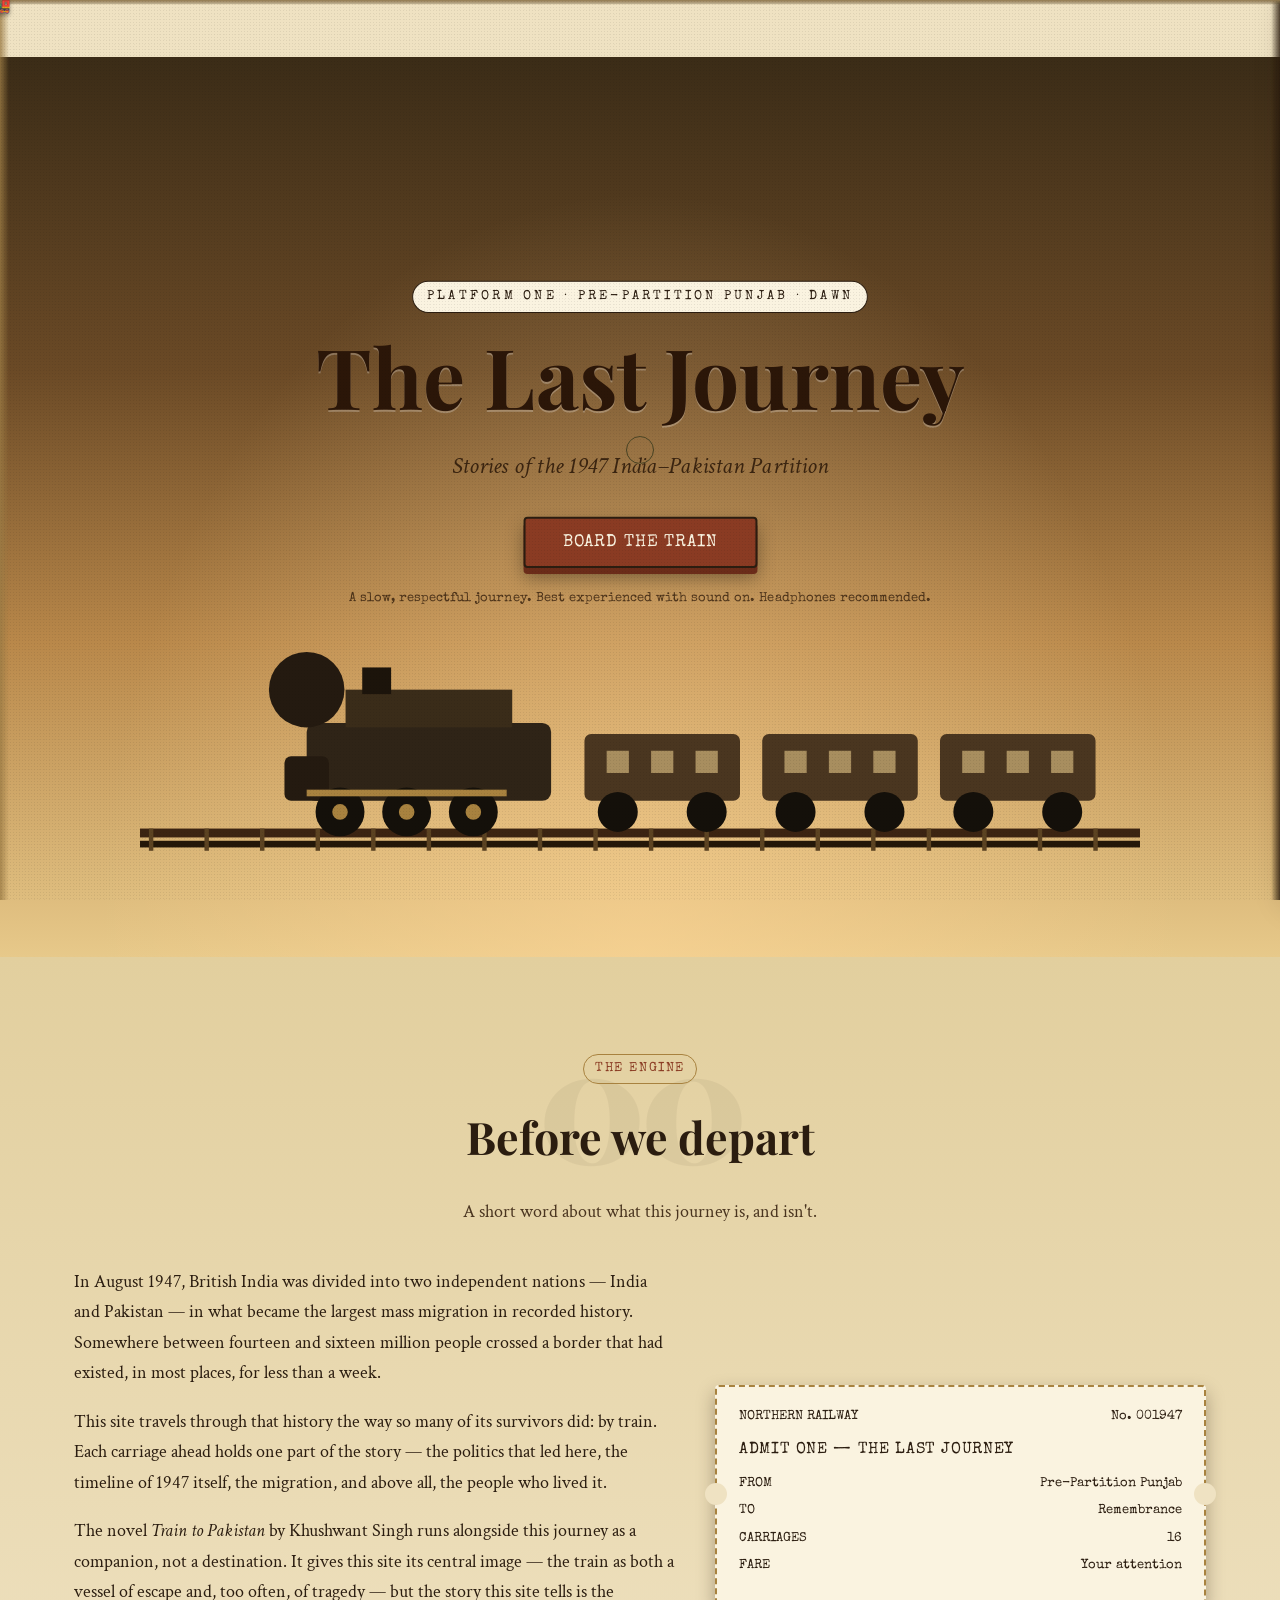
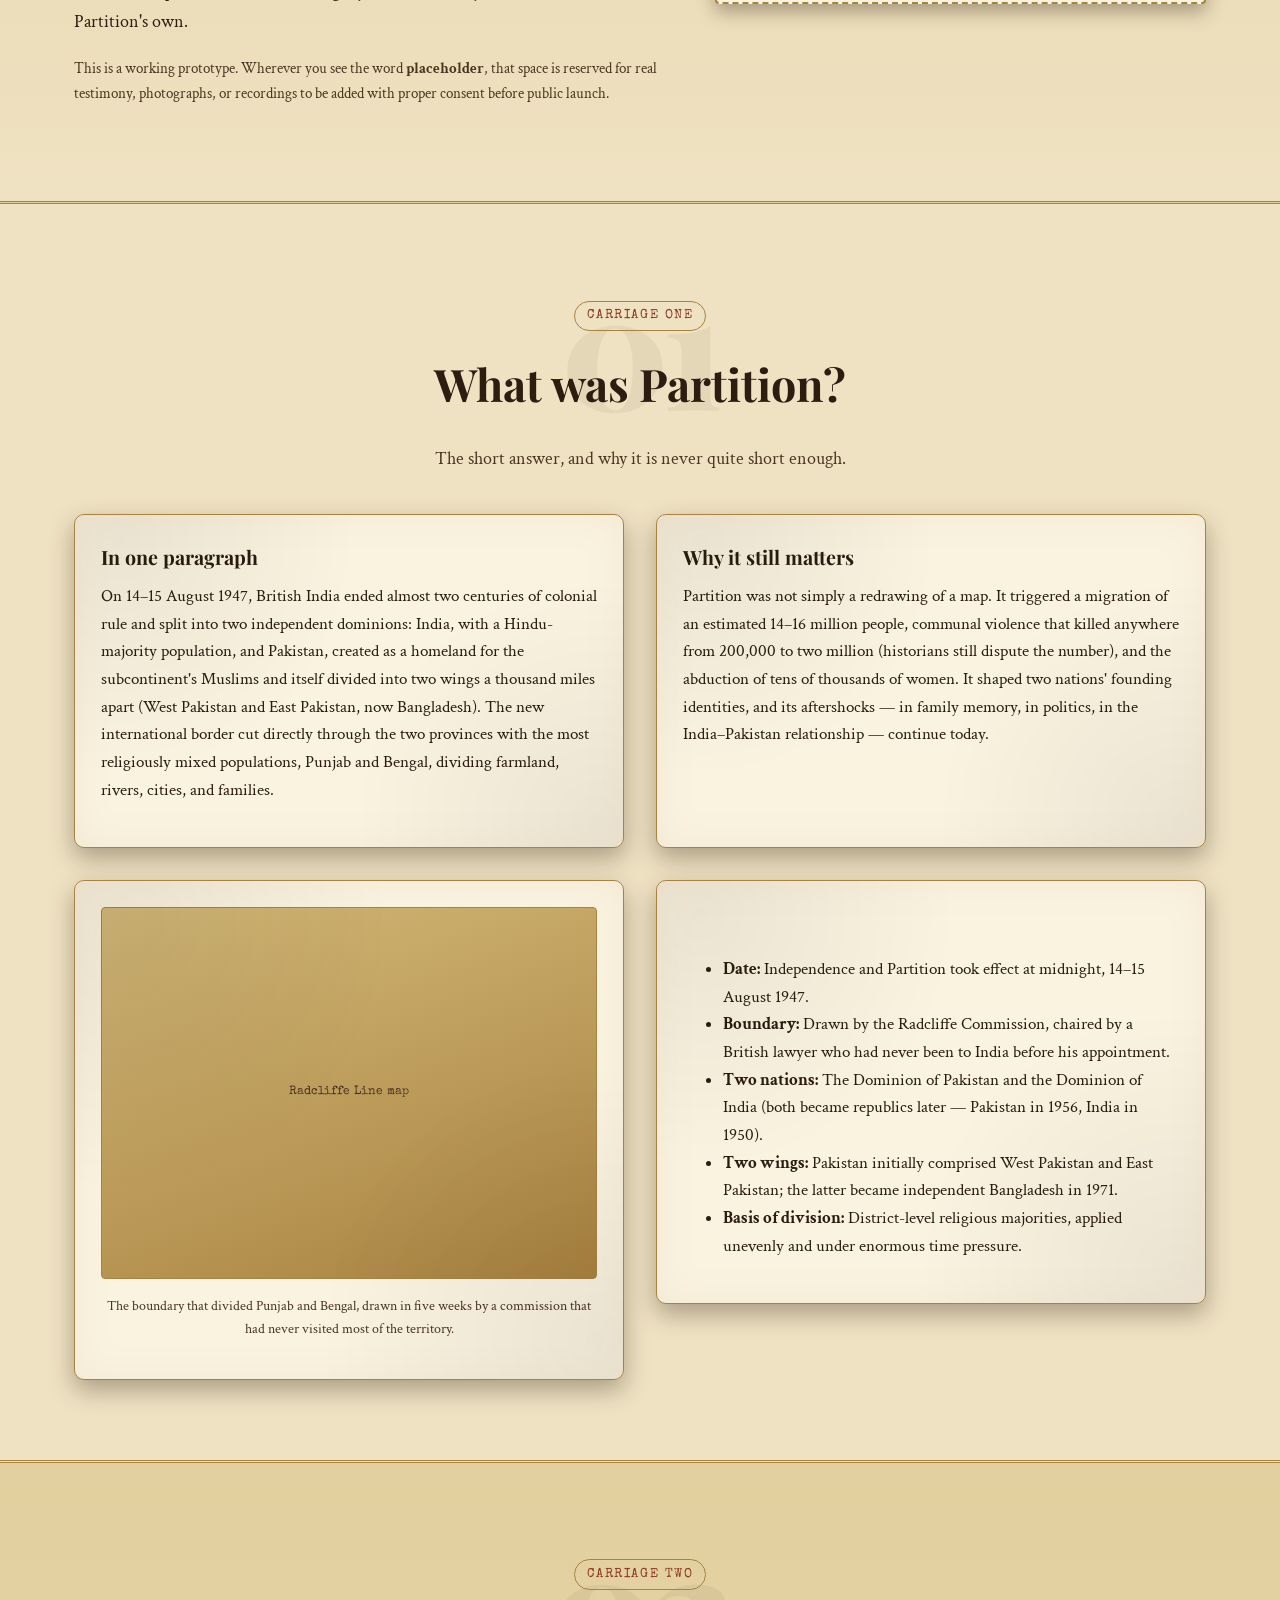
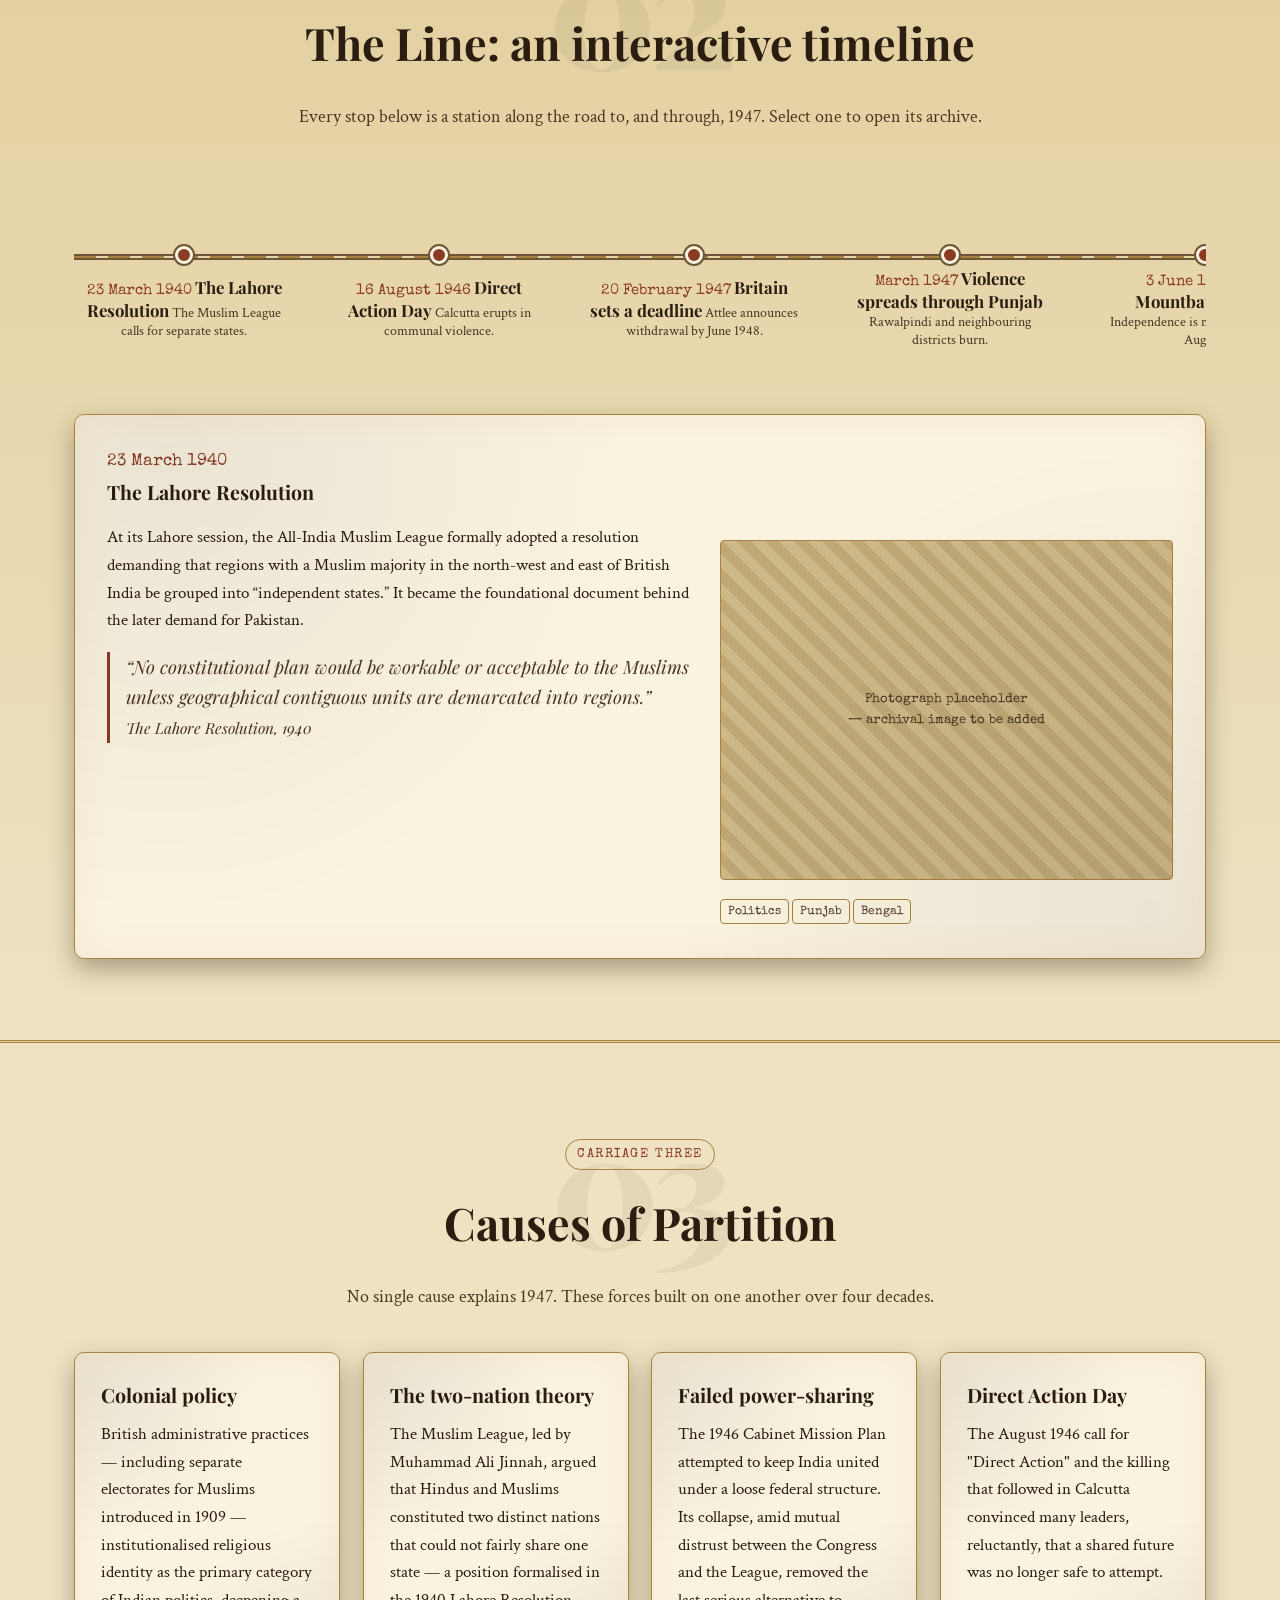
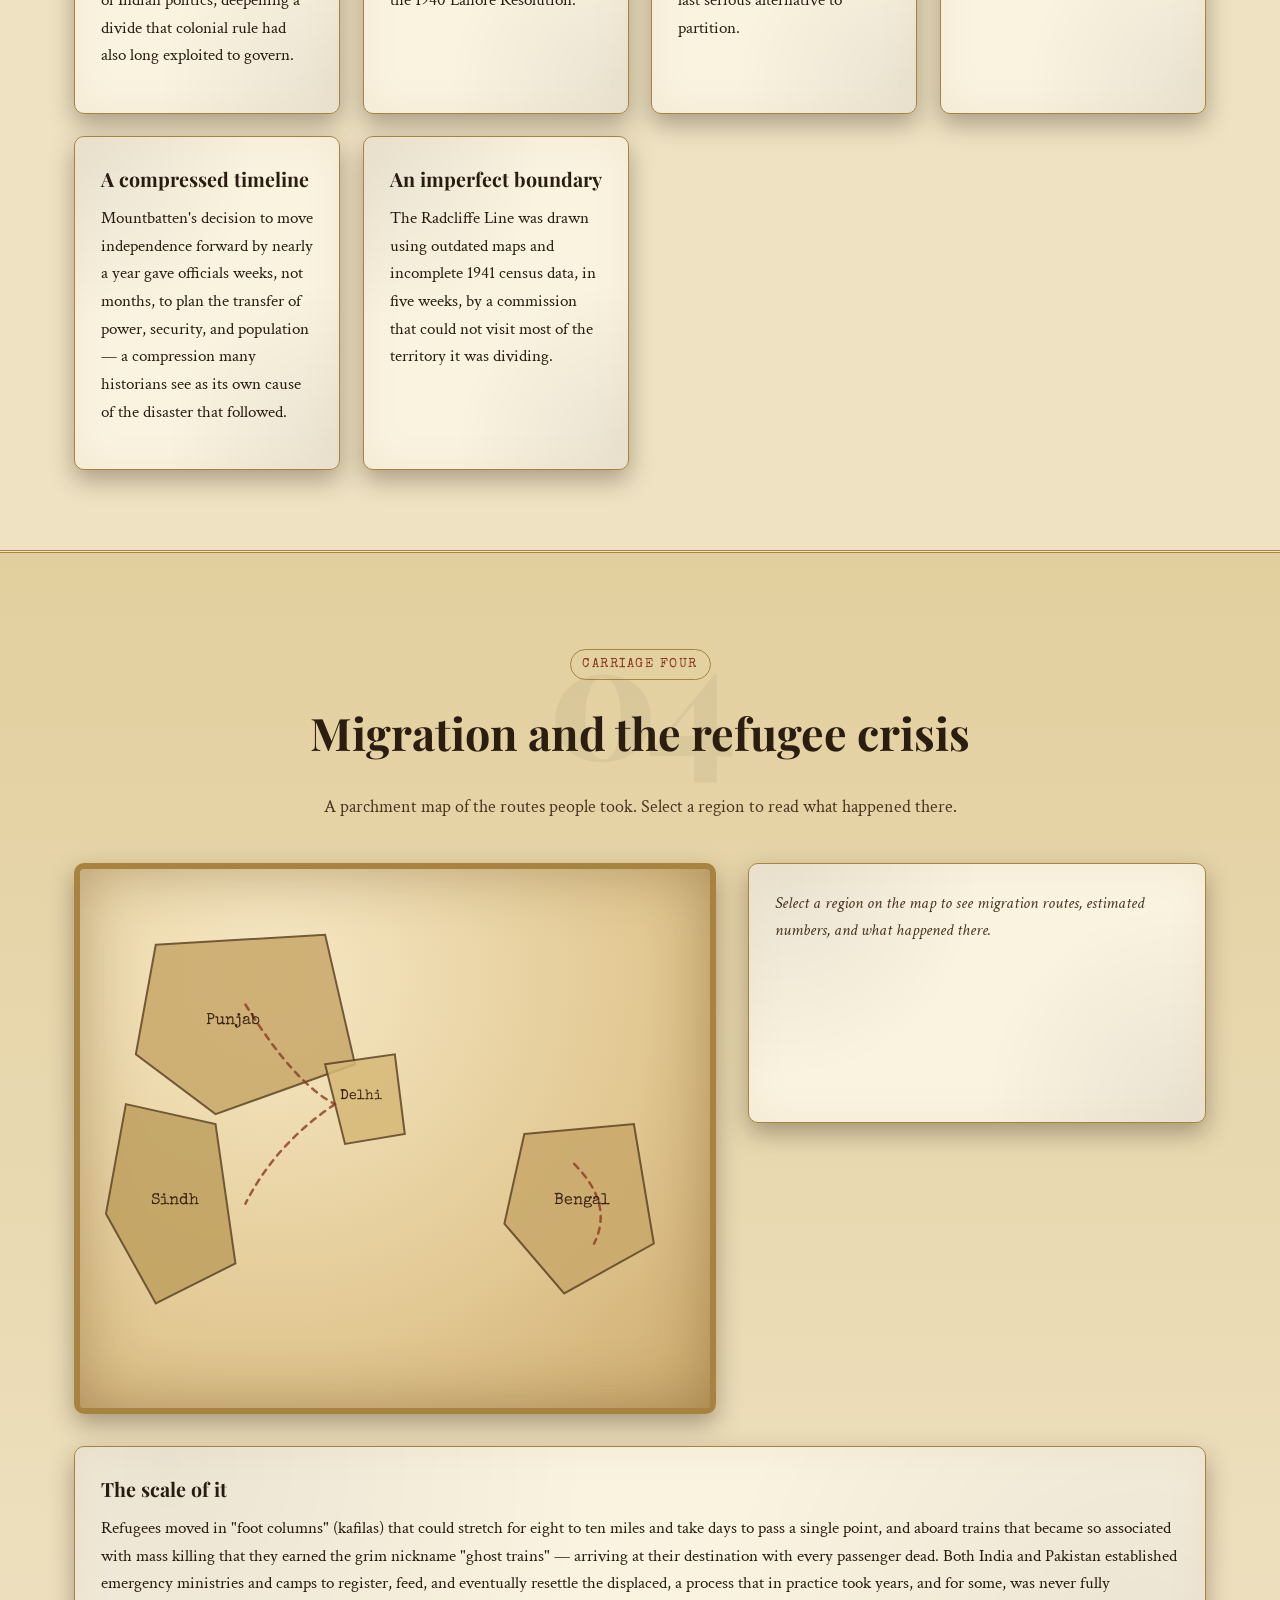
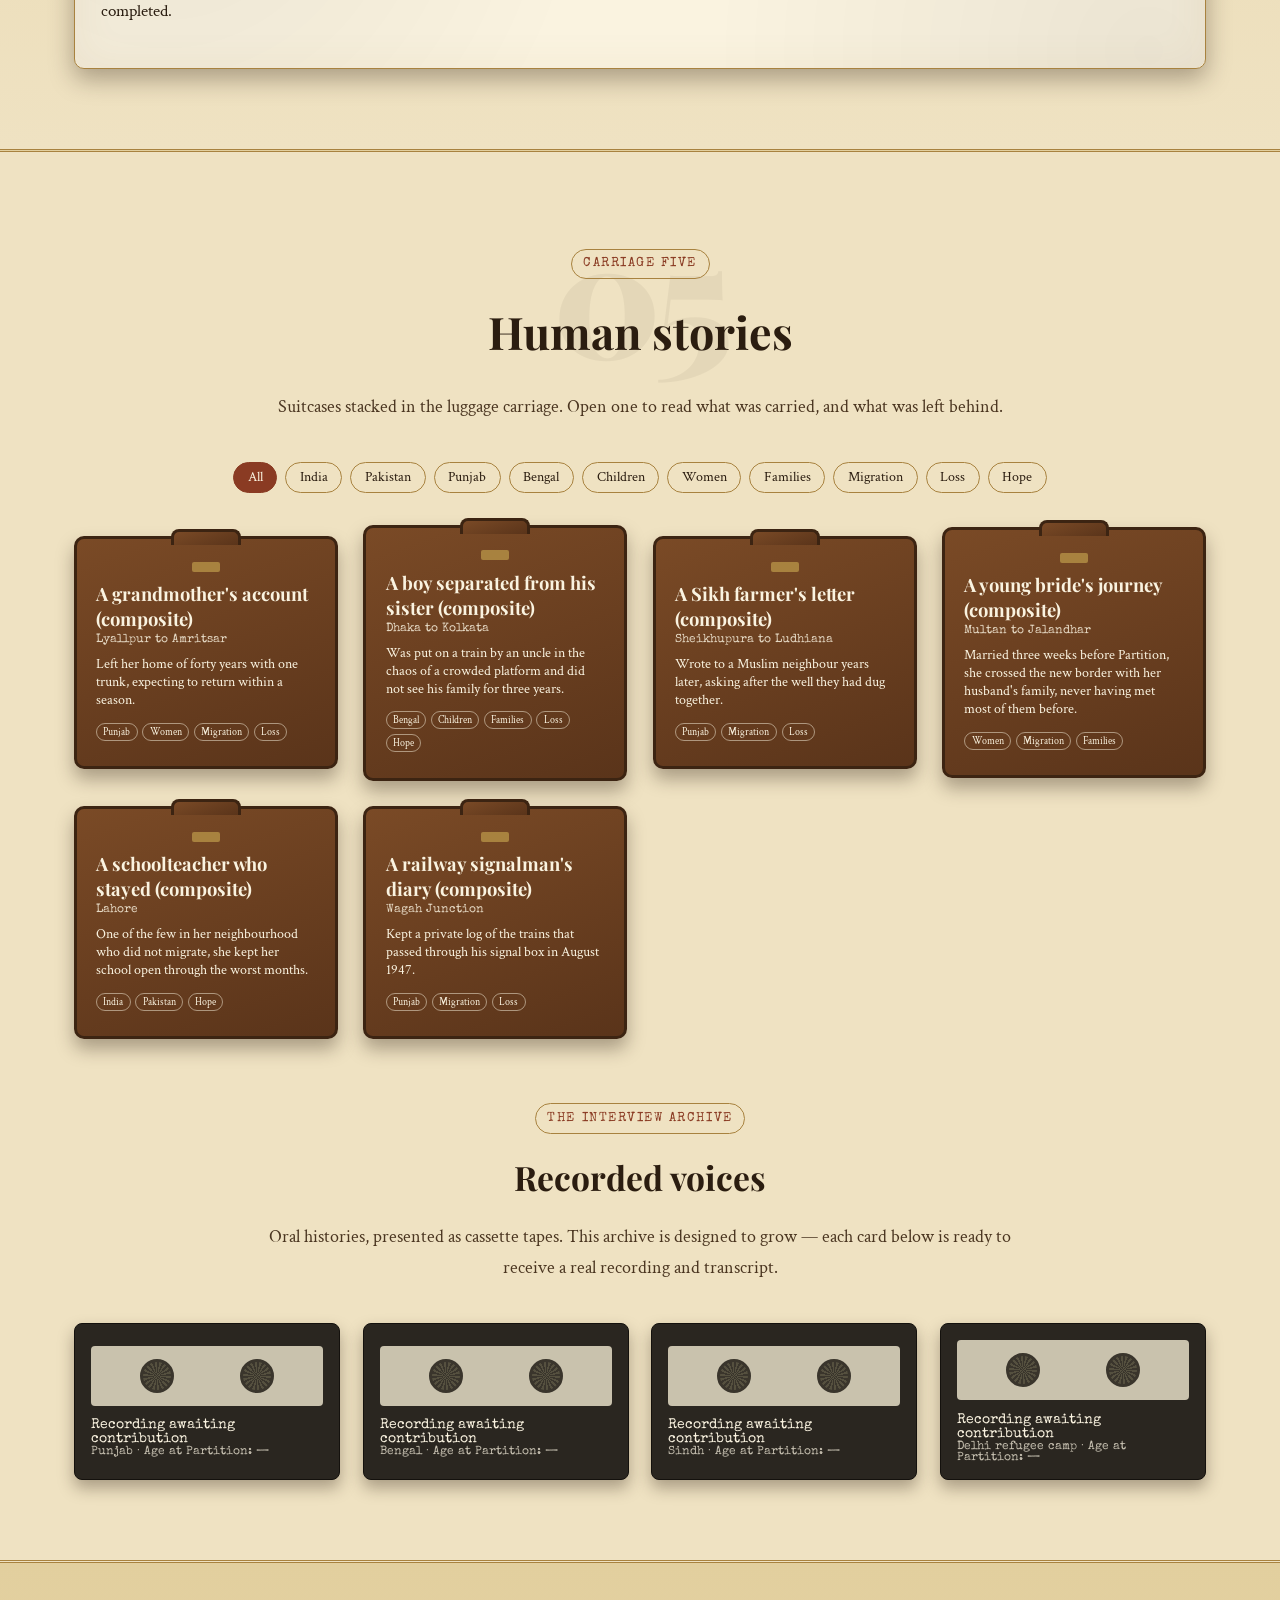
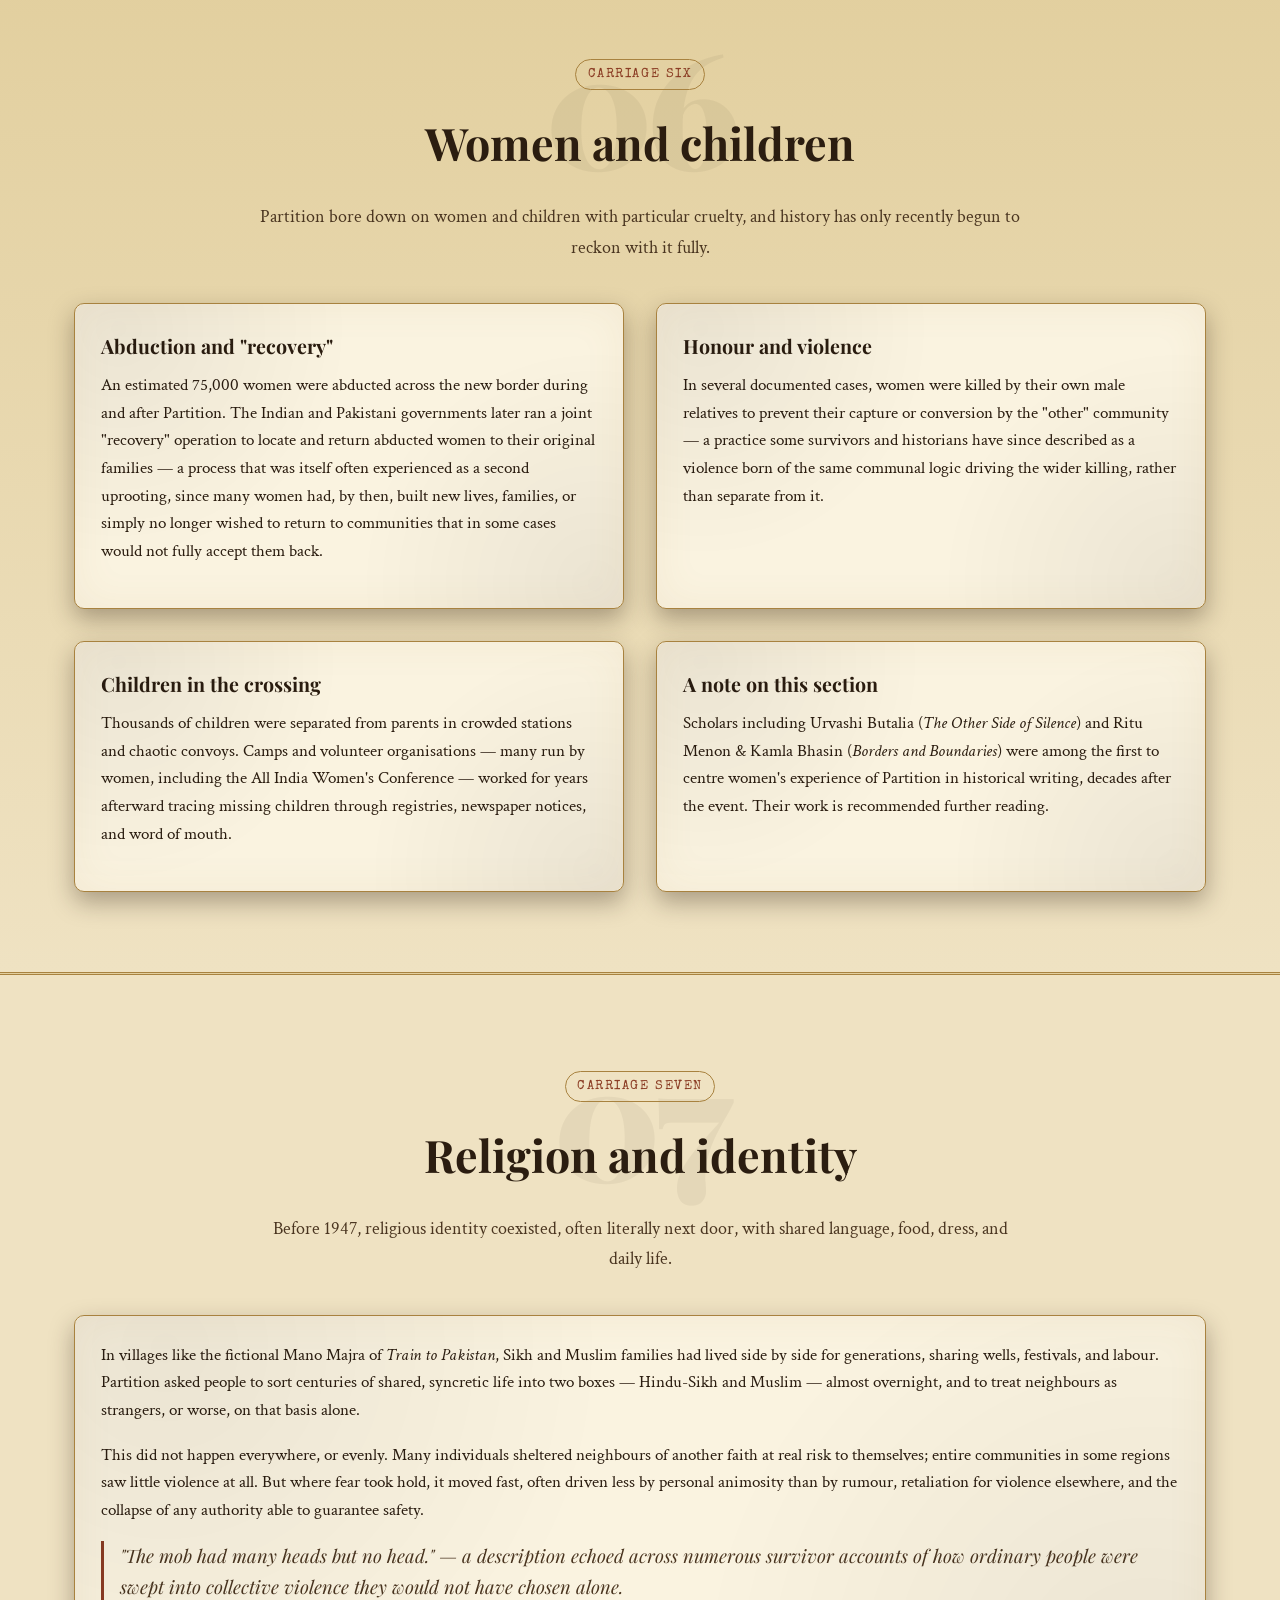
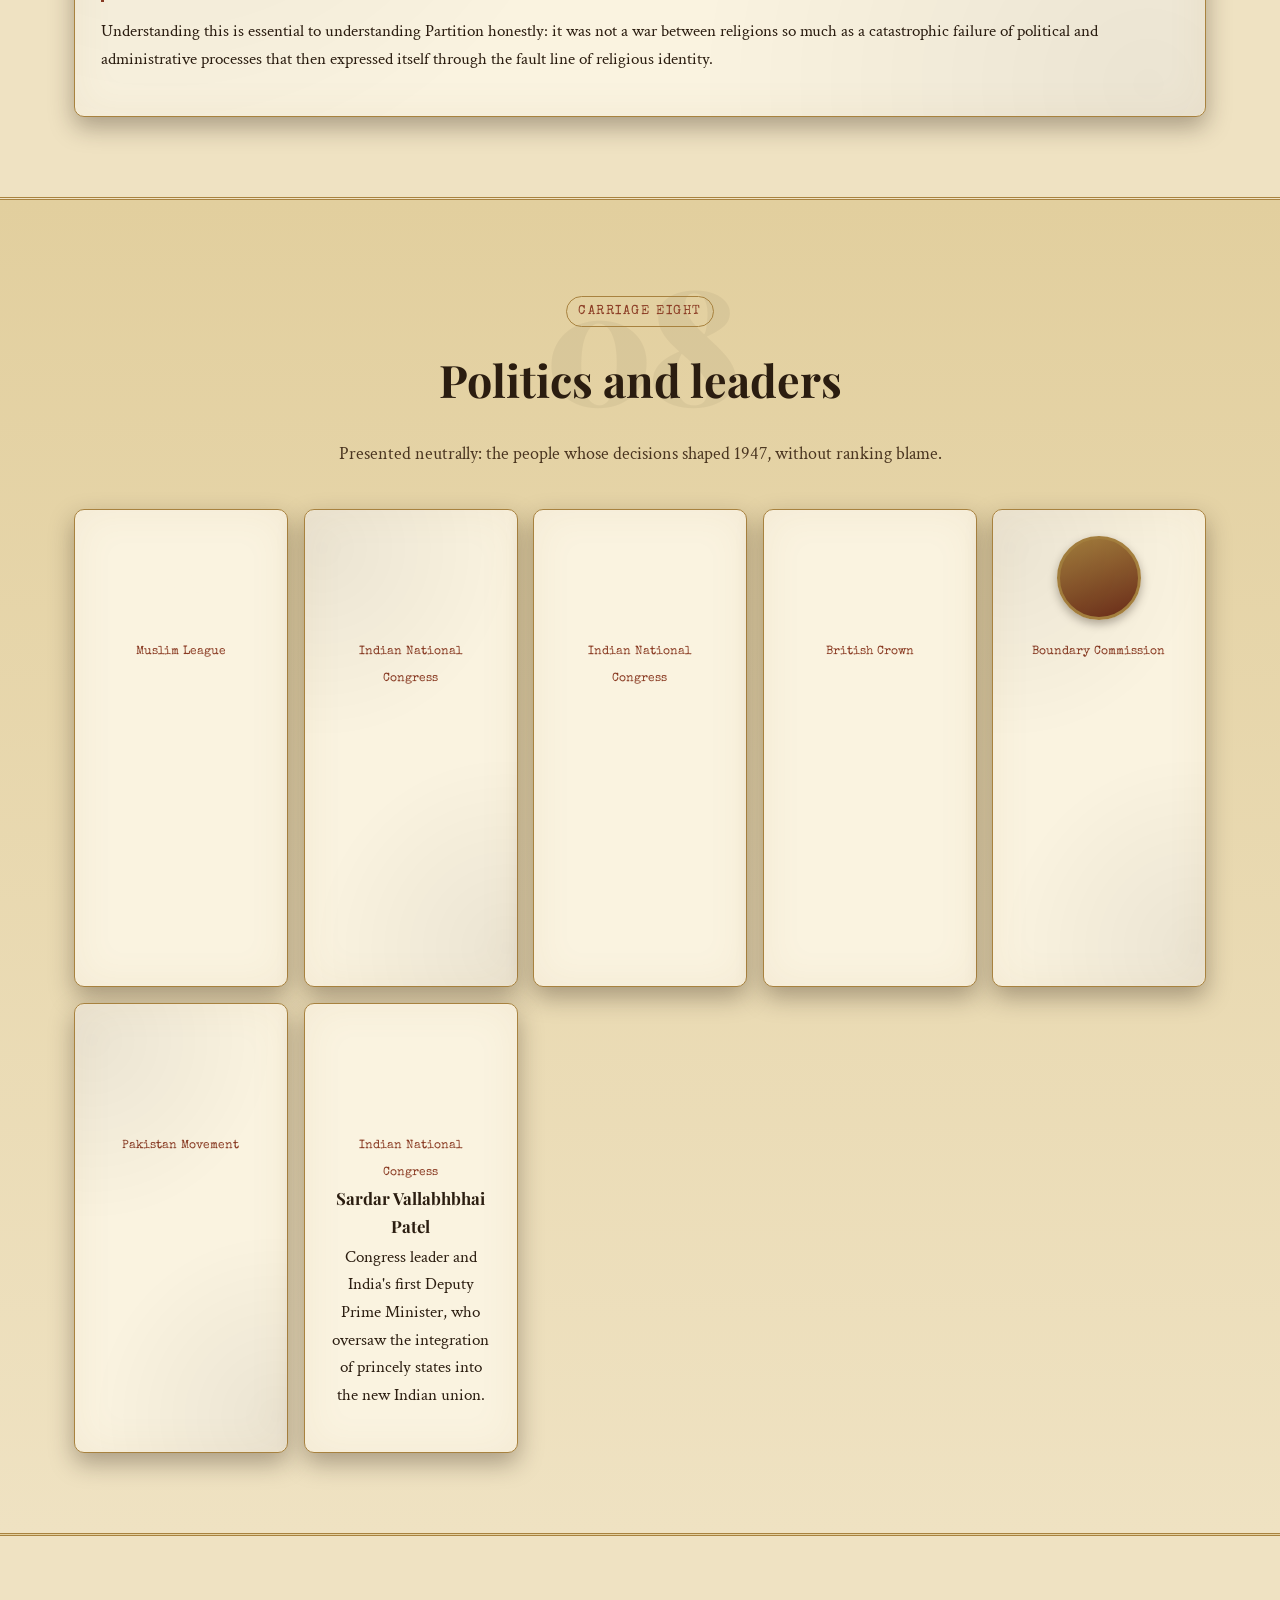
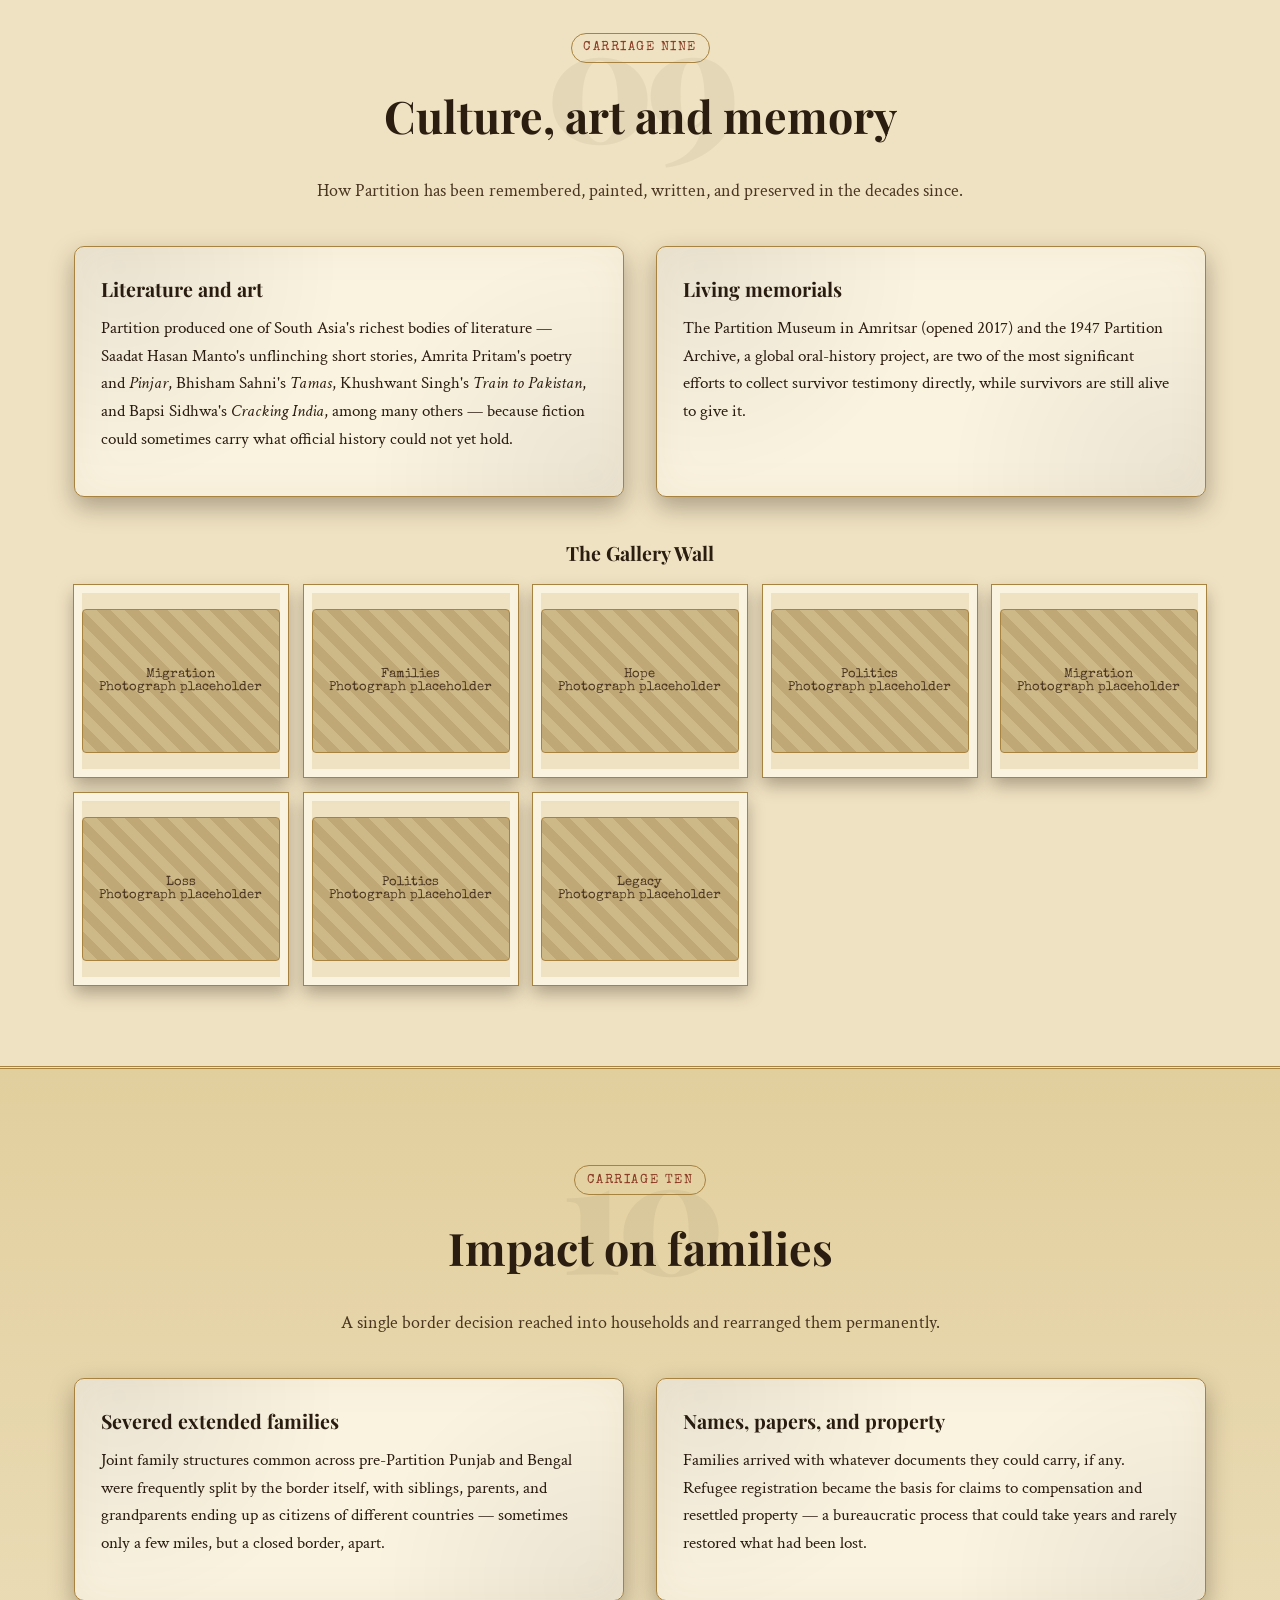
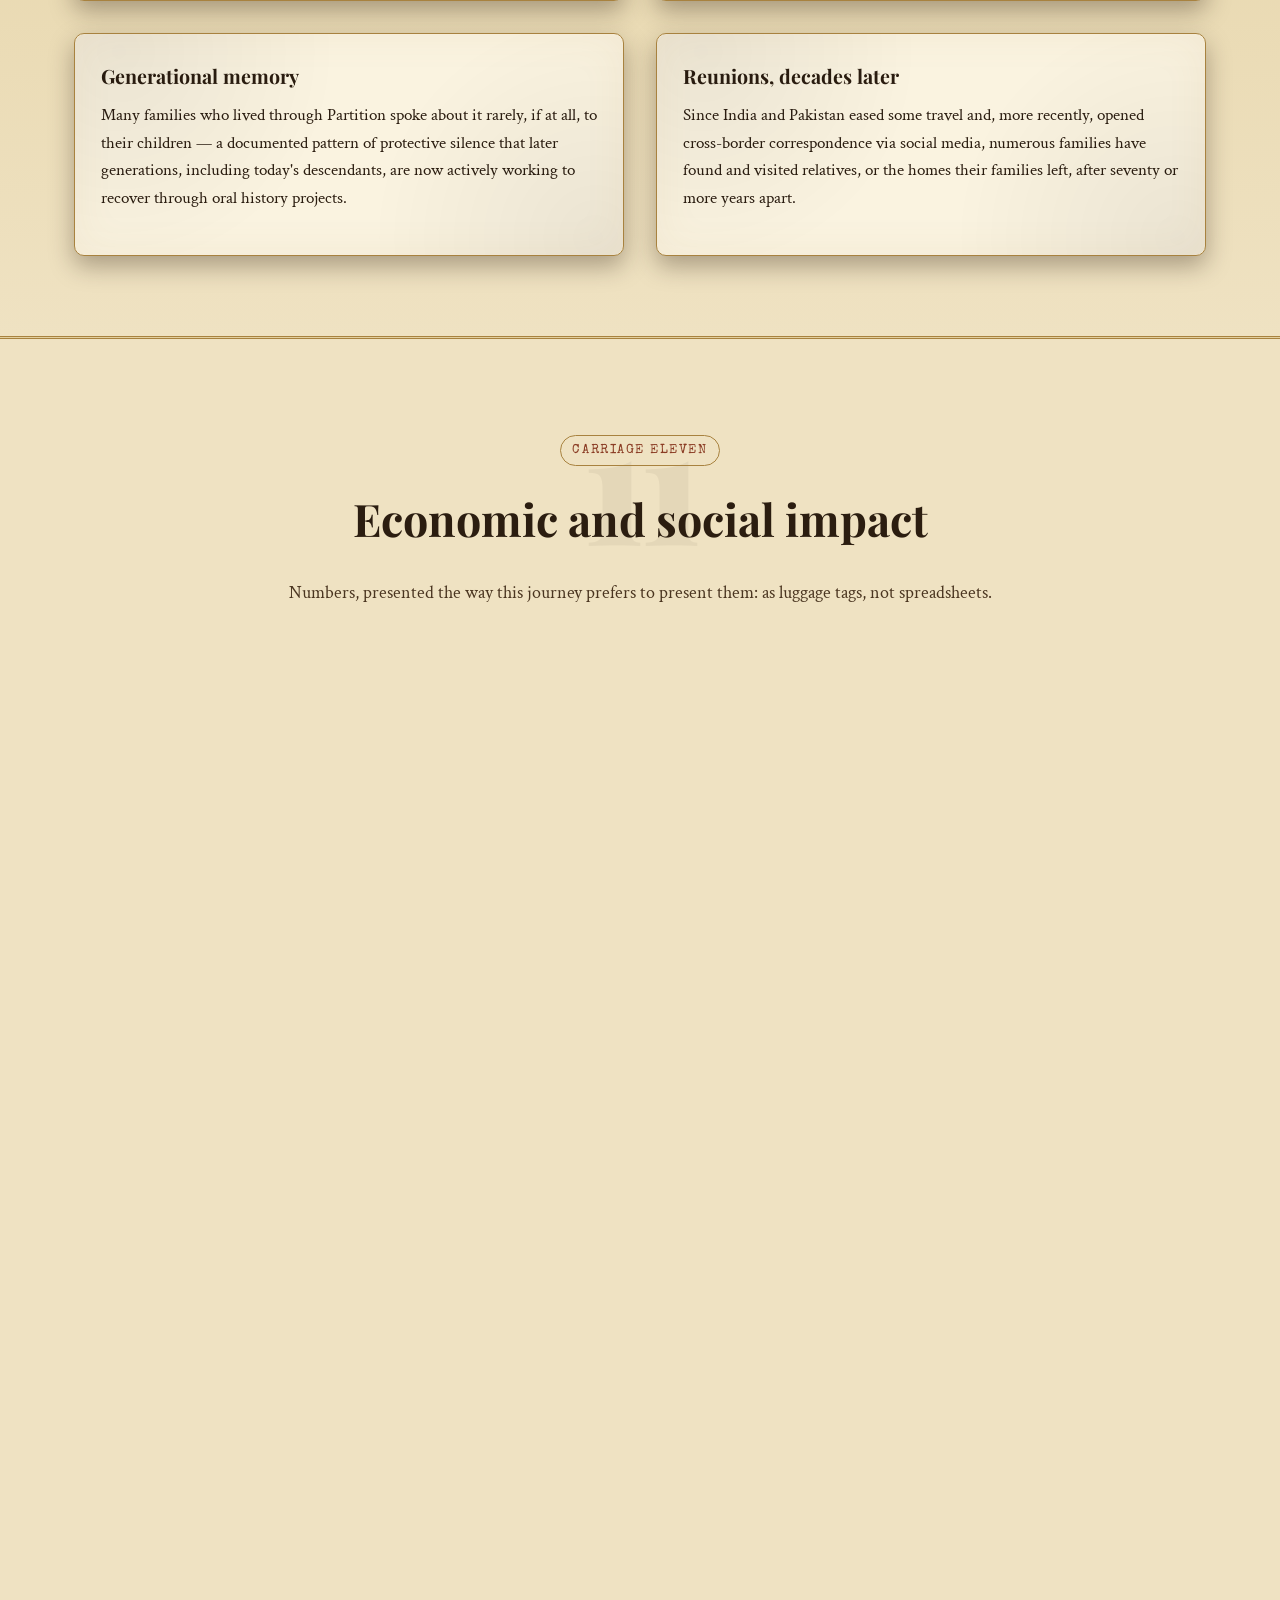
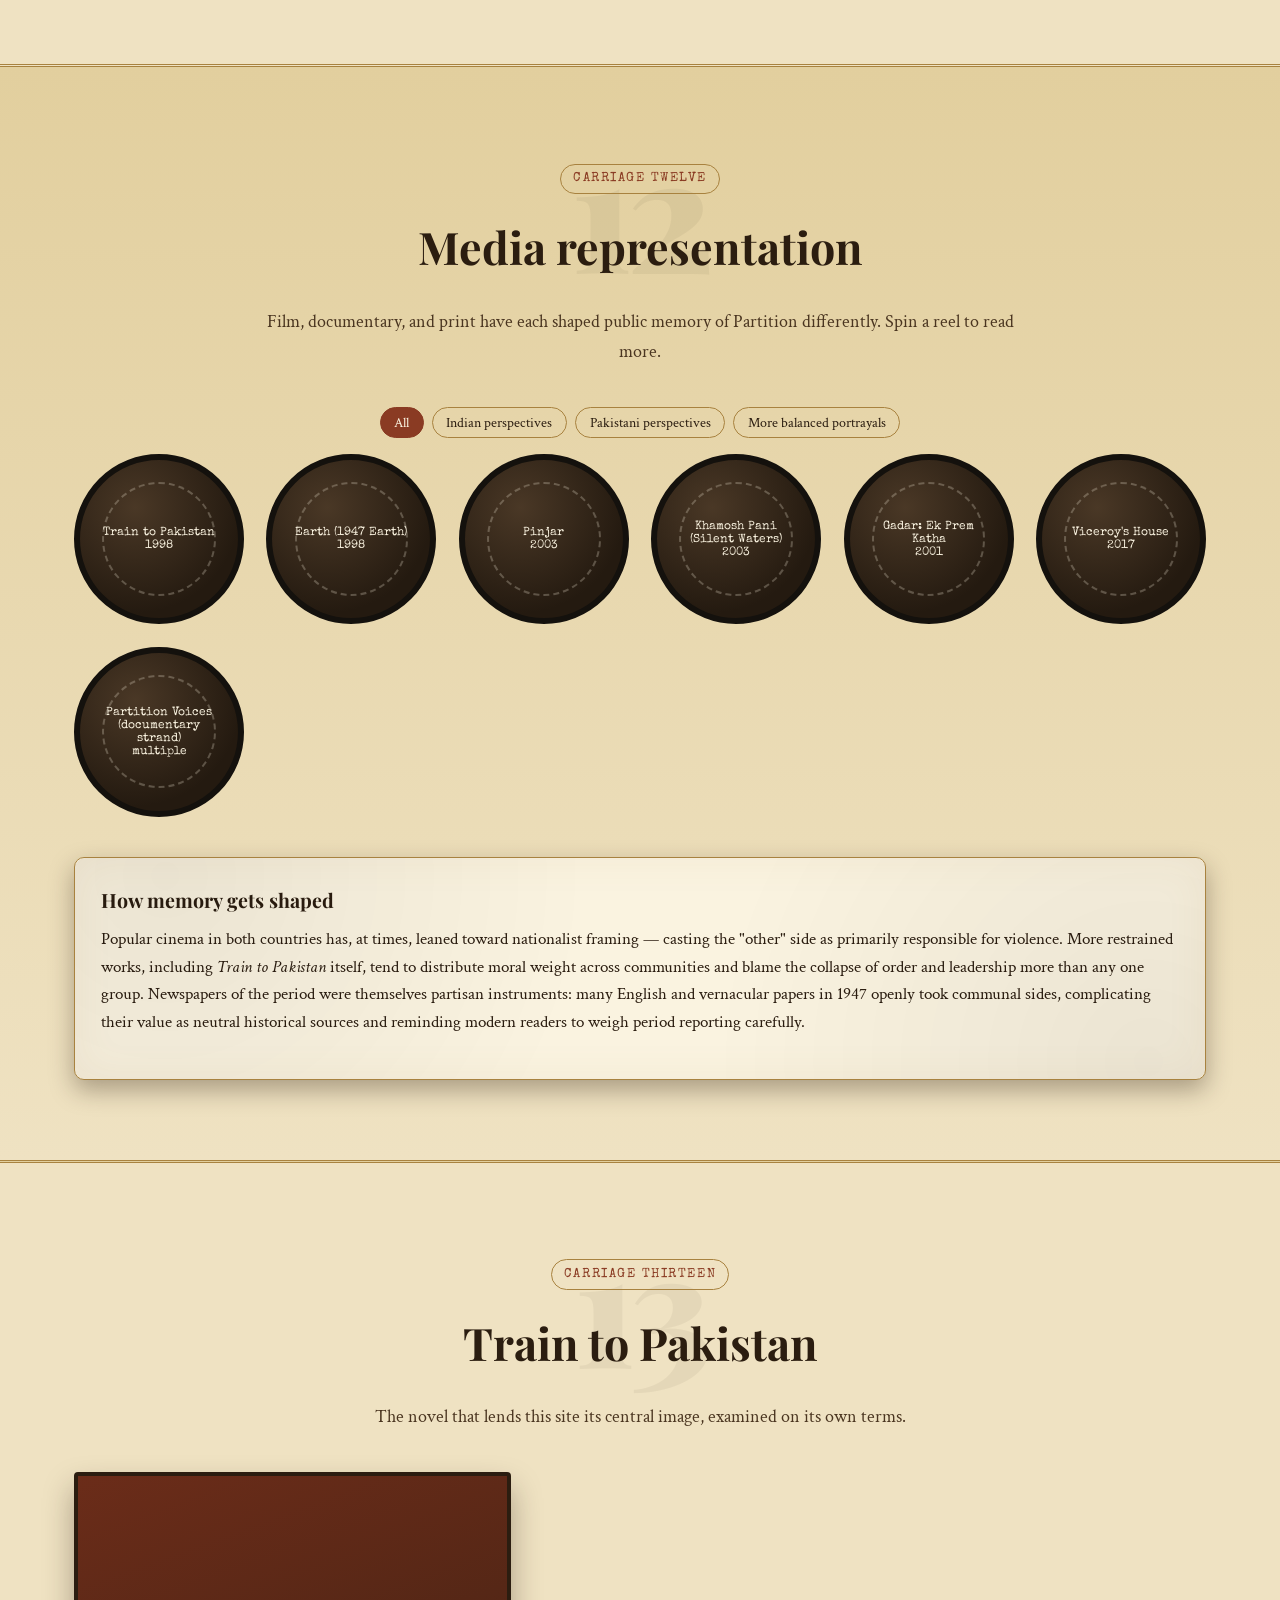
==== commit 0fd9e662: "Add a scroll-driven interactive layer and real research photography Inspired by landonorris.com, the" ====
--- a/index.html
+++ b/index.html
@@ -11,12 +11,26 @@
 <link rel="stylesheet" href="css/style.css">
 </head>
 <body>
+<!-- Scroll-driven atmosphere: one continuous sky behind the whole journey -->
+<div class="atmosphere" id="atmosphere" aria-hidden="true"></div>
+<div class="cursor-ring" id="cursor-ring" aria-hidden="true"></div>
+
 <a class="skip-link" href="#main">Skip to content</a>
 
 <!-- Scroll progress: a small train riding the rails of the page -->
 <div class="progress-track" aria-hidden="true">
   <div class="progress-track__fill" id="progress-fill"></div>
   <div class="progress-track__engine" id="progress-engine">🚂</div>
+</div>
+
+<!-- Journey HUD: a live readout, like a depth gauge for the train line -->
+<div class="journey-hud" id="journey-hud" aria-hidden="true">
+  <span class="journey-hud__dot"></span>
+  <span class="journey-hud__carriage" id="hud-carriage">Platform One</span>
+  <span class="journey-hud__sep">·</span>
+  <span id="hud-distance">0 km</span>
+  <span class="journey-hud__sep">·</span>
+  <span class="journey-hud__mood" id="hud-mood">Peaceful</span>
 </div>
 
 <div class="whistle-caption" id="whistle-caption" role="status" aria-live="polite">Whistle blows — changing carriage</div>
@@ -92,7 +106,7 @@
     <span class="hero__eyebrow">Platform One · Pre-Partition Punjab · Dawn</span>
     <h1 class="hero__title">The Last Journey</h1>
     <p class="hero__subtitle">Stories of the 1947 India–Pakistan Partition</p>
-    <button class="board-btn" id="board-train-btn">Board the Train</button>
+    <button class="board-btn magnetic" id="board-train-btn">Board the Train</button>
     <p class="hero__hint">A slow, respectful journey. Best experienced with sound on. Headphones recommended.</p>
   </div>
 
@@ -159,6 +173,7 @@
 <section class="carriage" id="engine" data-carriage-name="Engine — Introduction">
   <div class="container">
     <div class="carriage-header">
+      <span class="carriage-num" aria-hidden="true">00</span>
       <span class="carriage-kicker">The Engine</span>
       <h2 class="carriage-title">Before we depart</h2>
       <p class="carriage-lede">A short word about what this journey is, and isn't.</p>
@@ -190,6 +205,7 @@
 <section class="carriage" id="carriage-1" data-carriage-name="What was Partition?">
   <div class="container">
     <div class="carriage-header">
+      <span class="carriage-num" aria-hidden="true">01</span>
       <span class="carriage-kicker">Carriage One</span>
       <h2 class="carriage-title">What was Partition?</h2>
       <p class="carriage-lede">The short answer, and why it is never quite short enough.</p>
@@ -204,15 +220,21 @@
         <p>Partition was not simply a redrawing of a map. It triggered a migration of an estimated 14–16 million people, communal violence that killed anywhere from 200,000 to two million (historians still dispute the number), and the abduction of tens of thousands of women. It shaped two nations' founding identities, and its aftershocks — in family memory, in politics, in the India–Pakistan relationship — continue today.</p>
       </div>
     </div>
-    <div class="paper-card pad reveal" style="margin-top:2rem;">
-      <h3>Key facts</h3>
-      <ul>
-        <li><strong>Date:</strong> Independence and Partition took effect at midnight, 14–15 August 1947.</li>
-        <li><strong>Boundary:</strong> Drawn by the Radcliffe Commission, chaired by a British lawyer who had never been to India before his appointment.</li>
-        <li><strong>Two nations:</strong> The Dominion of Pakistan and the Dominion of India (both became republics later — Pakistan in 1956, India in 1950).</li>
-        <li><strong>Two wings:</strong> Pakistan initially comprised West Pakistan and East Pakistan; the latter became independent Bangladesh in 1971.</li>
-        <li><strong>Basis of division:</strong> District-level religious majorities, applied unevenly and under enormous time pressure.</li>
-      </ul>
+    <div class="two-col reveal" style="margin-top:2rem; align-items:start;">
+      <div class="paper-card pad research-figure" data-wiki-title="Radcliffe Line">
+        <div class="research-figure__frame" data-figure><span class="figure-fallback">Radcliffe Line map<br><span class="figure-loading">loading from Wikipedia…</span></span></div>
+        <p style="font-size:.85rem; color:var(--text-soft);">The boundary that divided Punjab and Bengal, drawn in five weeks by a commission that had never visited most of the territory.</p>
+      </div>
+      <div class="paper-card pad">
+        <h3>Key facts</h3>
+        <ul>
+          <li><strong>Date:</strong> Independence and Partition took effect at midnight, 14–15 August 1947.</li>
+          <li><strong>Boundary:</strong> Drawn by the Radcliffe Commission, chaired by a British lawyer who had never been to India before his appointment.</li>
+          <li><strong>Two nations:</strong> The Dominion of Pakistan and the Dominion of India (both became republics later — Pakistan in 1956, India in 1950).</li>
+          <li><strong>Two wings:</strong> Pakistan initially comprised West Pakistan and East Pakistan; the latter became independent Bangladesh in 1971.</li>
+          <li><strong>Basis of division:</strong> District-level religious majorities, applied unevenly and under enormous time pressure.</li>
+        </ul>
+      </div>
     </div>
   </div>
 </section>
@@ -223,6 +245,7 @@
 <section class="carriage" id="carriage-2" data-carriage-name="Timeline">
   <div class="container">
     <div class="carriage-header">
+      <span class="carriage-num" aria-hidden="true">02</span>
       <span class="carriage-kicker">Carriage Two</span>
       <h2 class="carriage-title">The Line: an interactive timeline</h2>
       <p class="carriage-lede">Every stop below is a station along the road to, and through, 1947. Select one to open its archive.</p>
@@ -243,6 +266,7 @@
 <section class="carriage" id="carriage-3" data-carriage-name="Causes of Partition">
   <div class="container">
     <div class="carriage-header">
+      <span class="carriage-num" aria-hidden="true">03</span>
       <span class="carriage-kicker">Carriage Three</span>
       <h2 class="carriage-title">Causes of Partition</h2>
       <p class="carriage-lede">No single cause explains 1947. These forces built on one another over four decades.</p>
@@ -282,6 +306,7 @@
 <section class="carriage" id="carriage-4" data-carriage-name="Migration and Refugee Crisis">
   <div class="container">
     <div class="carriage-header">
+      <span class="carriage-num" aria-hidden="true">04</span>
       <span class="carriage-kicker">Carriage Four</span>
       <h2 class="carriage-title">Migration and the refugee crisis</h2>
       <p class="carriage-lede">A parchment map of the routes people took. Select a region to read what happened there.</p>
@@ -320,6 +345,7 @@
 <section class="carriage" id="carriage-5" data-carriage-name="Human Stories">
   <div class="container">
     <div class="carriage-header">
+      <span class="carriage-num" aria-hidden="true">05</span>
       <span class="carriage-kicker">Carriage Five</span>
       <h2 class="carriage-title">Human stories</h2>
       <p class="carriage-lede">Suitcases stacked in the luggage carriage. Open one to read what was carried, and what was left behind.</p>
@@ -354,6 +380,7 @@
 <section class="carriage" id="carriage-6" data-carriage-name="Women and Children">
   <div class="container">
     <div class="carriage-header">
+      <span class="carriage-num" aria-hidden="true">06</span>
       <span class="carriage-kicker">Carriage Six</span>
       <h2 class="carriage-title">Women and children</h2>
       <p class="carriage-lede">Partition bore down on women and children with particular cruelty, and history has only recently begun to reckon with it fully.</p>
@@ -385,6 +412,7 @@
 <section class="carriage" id="carriage-7" data-carriage-name="Religion and Identity">
   <div class="container">
     <div class="carriage-header">
+      <span class="carriage-num" aria-hidden="true">07</span>
       <span class="carriage-kicker">Carriage Seven</span>
       <h2 class="carriage-title">Religion and identity</h2>
       <p class="carriage-lede">Before 1947, religious identity coexisted, often literally next door, with shared language, food, dress, and daily life.</p>
@@ -404,18 +432,19 @@
 <section class="carriage" id="carriage-8" data-carriage-name="Politics and Leaders">
   <div class="container">
     <div class="carriage-header">
+      <span class="carriage-num" aria-hidden="true">08</span>
       <span class="carriage-kicker">Carriage Eight</span>
       <h2 class="carriage-title">Politics and leaders</h2>
       <p class="carriage-lede">Presented neutrally: the people whose decisions shaped 1947, without ranking blame.</p>
     </div>
-    <div class="character-grid reveal">
-      <div class="paper-card character-card pad"><span class="role">Muslim League</span><h4>Muhammad Ali Jinnah</h4><p>Led the Muslim League and became Pakistan's first Governor-General. Argued Muslims required a separate state to protect their political and cultural future.</p></div>
-      <div class="paper-card character-card pad"><span class="role">Indian National Congress</span><h4>Jawaharlal Nehru</h4><p>Congress leader and India's first Prime Minister, committed to a united, secular India until partition became unavoidable.</p></div>
-      <div class="paper-card character-card pad"><span class="role">Indian National Congress</span><h4>Mahatma Gandhi</h4><p>Opposed Partition to the end and spent independence day fasting and working against communal violence in Calcutta rather than celebrating in Delhi.</p></div>
-      <div class="paper-card character-card pad"><span class="role">British Crown</span><h4>Lord Louis Mountbatten</h4><p>The last Viceroy of India, tasked with transferring power; accelerated the timetable for independence to August 1947.</p></div>
-      <div class="paper-card character-card pad"><span class="role">Boundary Commission</span><h4>Sir Cyril Radcliffe</h4><p>British barrister with no prior experience of India, given five weeks to draw the Punjab and Bengal boundary lines.</p></div>
-      <div class="paper-card character-card pad"><span class="role">Pakistan Movement</span><h4>Liaquat Ali Khan</h4><p>Jinnah's deputy and Pakistan's first Prime Minister, central to the Muslim League's negotiating position through 1946–47.</p></div>
-      <div class="paper-card character-card pad"><span class="role">Indian National Congress</span><h4>Sardar Vallabhbhai Patel</h4><p>Congress leader and India's first Deputy Prime Minister, who oversaw the integration of princely states into the new Indian union.</p></div>
+    <div class="character-grid reveal" id="leaders-grid">
+      <div class="paper-card character-card tilt-card pad has-photo" data-wiki-title="Muhammad Ali Jinnah"><div class="figure-media" data-figure>MAJ</div><span class="role">Muslim League</span><h4>Muhammad Ali Jinnah</h4><p>Led the Muslim League and became Pakistan's first Governor-General. Argued Muslims required a separate state to protect their political and cultural future.</p></div>
+      <div class="paper-card character-card tilt-card pad has-photo" data-wiki-title="Jawaharlal Nehru"><div class="figure-media" data-figure>JN</div><span class="role">Indian National Congress</span><h4>Jawaharlal Nehru</h4><p>Congress leader and India's first Prime Minister, committed to a united, secular India until partition became unavoidable.</p></div>
+      <div class="paper-card character-card tilt-card pad has-photo" data-wiki-title="Mahatma Gandhi"><div class="figure-media" data-figure>MG</div><span class="role">Indian National Congress</span><h4>Mahatma Gandhi</h4><p>Opposed Partition to the end and spent independence day fasting and working against communal violence in Calcutta rather than celebrating in Delhi.</p></div>
+      <div class="paper-card character-card tilt-card pad has-photo" data-wiki-title="Louis Mountbatten, 1st Earl Mountbatten of Burma"><div class="figure-media" data-figure>LM</div><span class="role">British Crown</span><h4>Lord Louis Mountbatten</h4><p>The last Viceroy of India, tasked with transferring power; accelerated the timetable for independence to August 1947.</p></div>
+      <div class="paper-card character-card tilt-card pad has-photo" data-wiki-title="Cyril Radcliffe, 1st Viscount Radcliffe"><div class="figure-media" data-figure>CR</div><span class="role">Boundary Commission</span><h4>Sir Cyril Radcliffe</h4><p>British barrister with no prior experience of India, given five weeks to draw the Punjab and Bengal boundary lines.</p></div>
+      <div class="paper-card character-card tilt-card pad has-photo" data-wiki-title="Liaquat Ali Khan"><div class="figure-media" data-figure>LAK</div><span class="role">Pakistan Movement</span><h4>Liaquat Ali Khan</h4><p>Jinnah's deputy and Pakistan's first Prime Minister, central to the Muslim League's negotiating position through 1946–47.</p></div>
+      <div class="paper-card character-card tilt-card pad has-photo" data-wiki-title="Vallabhbhai Patel"><div class="figure-media" data-figure>VP</div><span class="role">Indian National Congress</span><h4>Sardar Vallabhbhai Patel</h4><p>Congress leader and India's first Deputy Prime Minister, who oversaw the integration of princely states into the new Indian union.</p></div>
     </div>
   </div>
 </section>
@@ -426,6 +455,7 @@
 <section class="carriage" id="carriage-9" data-carriage-name="Culture, Art and Memory">
   <div class="container">
     <div class="carriage-header">
+      <span class="carriage-num" aria-hidden="true">09</span>
       <span class="carriage-kicker">Carriage Nine</span>
       <h2 class="carriage-title">Culture, art and memory</h2>
       <p class="carriage-lede">How Partition has been remembered, painted, written, and preserved in the decades since.</p>
@@ -451,6 +481,7 @@
 <section class="carriage" id="carriage-10" data-carriage-name="Impact on Families">
   <div class="container">
     <div class="carriage-header">
+      <span class="carriage-num" aria-hidden="true">10</span>
       <span class="carriage-kicker">Carriage Ten</span>
       <h2 class="carriage-title">Impact on families</h2>
       <p class="carriage-lede">A single border decision reached into households and rearranged them permanently.</p>
@@ -482,6 +513,7 @@
 <section class="carriage" id="carriage-11" data-carriage-name="Economic and Social Impact">
   <div class="container">
     <div class="carriage-header">
+      <span class="carriage-num" aria-hidden="true">11</span>
       <span class="carriage-kicker">Carriage Eleven</span>
       <h2 class="carriage-title">Economic and social impact</h2>
       <p class="carriage-lede">Numbers, presented the way this journey prefers to present them: as luggage tags, not spreadsheets.</p>
@@ -507,6 +539,7 @@
 <section class="carriage" id="carriage-12" data-carriage-name="Media Representation">
   <div class="container">
     <div class="carriage-header">
+      <span class="carriage-num" aria-hidden="true">12</span>
       <span class="carriage-kicker">Carriage Twelve</span>
       <h2 class="carriage-title">Media representation</h2>
       <p class="carriage-lede">Film, documentary, and print have each shaped public memory of Partition differently. Spin a reel to read more.</p>
@@ -531,12 +564,13 @@
 <section class="carriage" id="carriage-13" data-carriage-name="Train to Pakistan">
   <div class="container">
     <div class="carriage-header">
+      <span class="carriage-num" aria-hidden="true">13</span>
       <span class="carriage-kicker">Carriage Thirteen</span>
       <h2 class="carriage-title">Train to Pakistan</h2>
       <p class="carriage-lede">The novel that lends this site its central image, examined on its own terms.</p>
     </div>
     <div class="book-hero reveal">
-      <div class="book-cover">
+      <div class="book-cover" data-wiki-title="Train to Pakistan (novel)" data-figure>
         <h3>Train to Pakistan</h3>
         <p style="opacity:.85;">Khushwant Singh, 1956</p>
       </div>
@@ -573,7 +607,12 @@
       </div>
       <div class="accordion-item">
         <button class="accordion-trigger" aria-expanded="false">Historical accuracy <span aria-hidden="true">+</span></button>
-        <div class="accordion-panel"><div>Mano Majra is fictional, but Khushwant Singh drew on his own experience: he practised law in Lahore until 1947 and witnessed Partition violence firsthand before migrating to India. Historians generally regard the novel's depiction of communal breakdown, refugee trains, and administrative helplessness as an accurate, well-observed composite of real events, even though its specific plot is invented.</div></div>
+        <div class="accordion-panel"><div>
+          <div style="display:flex; gap:1.2rem; align-items:flex-start; flex-wrap:wrap;">
+            <div class="figure-media" data-wiki-title="Khushwant Singh" data-figure style="margin:0;">KS</div>
+            <p style="flex:1; min-width:220px; margin:0;">Mano Majra is fictional, but Khushwant Singh drew on his own experience: he practised law in Lahore until 1947 and witnessed Partition violence firsthand before migrating to India. Historians generally regard the novel's depiction of communal breakdown, refugee trains, and administrative helplessness as an accurate, well-observed composite of real events, even though its specific plot is invented.</p>
+          </div>
+        </div></div>
       </div>
       <div class="accordion-item">
         <button class="accordion-trigger" aria-expanded="false">Famous quotations <span aria-hidden="true">+</span></button>
@@ -597,16 +636,19 @@
 <section class="carriage" id="carriage-14" data-carriage-name="Legacy Today">
   <div class="container">
     <div class="carriage-header">
+      <span class="carriage-num" aria-hidden="true">14</span>
       <span class="carriage-kicker">Carriage Fourteen</span>
       <h2 class="carriage-title">Legacy today</h2>
       <p class="carriage-lede">Partition is not a closed chapter. It is a living inheritance, still being written.</p>
     </div>
     <div class="two-col reveal">
-      <div class="paper-card pad">
+      <div class="paper-card pad research-figure" data-wiki-title="Partition Museum, Amritsar">
+        <div class="research-figure__frame" data-figure><span class="figure-fallback">Partition Museum, Amritsar<br><span class="figure-loading">loading from Wikipedia…</span></span></div>
         <h3>Institutions of memory</h3>
         <p>The Partition Museum in Amritsar and the 1947 Partition Archive are racing against time to record survivor testimony while the generation that lived through 1947 is still with us — most survivors are now in their nineties or older.</p>
       </div>
-      <div class="paper-card pad">
+      <div class="paper-card pad research-figure" data-wiki-title="Wagah border">
+        <div class="research-figure__frame" data-figure><span class="figure-fallback">Wagah–Attari border<br><span class="figure-loading">loading from Wikipedia…</span></span></div>
         <h3>The border today</h3>
         <p>The Wagah–Attari border crossing between Lahore and Amritsar remains one of the few official land crossings, its daily flag-lowering ceremony drawing visitors from both countries who gather, separated by a gate, to watch essentially the same ritual performed in mirror image.</p>
       </div>
@@ -628,6 +670,7 @@
 <section class="carriage" id="final" data-carriage-name="Reflection">
   <div class="container">
     <div class="carriage-header">
+      <span class="carriage-num" aria-hidden="true">15</span>
       <span class="carriage-kicker">The Final Carriage</span>
       <h2 class="carriage-title">Reflection</h2>
       <p class="carriage-lede">The journey ends here, but the story doesn't. Leave a thought for those who travel this line after you.</p>
@@ -674,5 +717,6 @@
 
 <script src="js/content.js"></script>
 <script src="js/main.js"></script>
+<script src="js/experience.js"></script>
 </body>
 </html>
--- a/css/style.css
+++ b/css/style.css
@@ -607,6 +607,8 @@
   text-align:center; padding: 1.5rem; box-shadow: 0 16px 30px var(--shadow);
 }
 .book-cover h3{ font-size: 1.6rem; }
+.book-cover.has-photo{ background-size: cover; background-position: center; }
+.book-cover.has-photo h3, .book-cover.has-photo p{ text-shadow: 0 2px 6px rgba(0,0,0,.8); }
 .accordion-item{ border-bottom: 1px solid var(--border-color); }
 .accordion-trigger{
   width: 100%; text-align: left; background: none; border: none; cursor: pointer;
@@ -717,3 +719,106 @@
   .carriage{ padding: 4rem 0 3rem; }
   .route-bar__brand{ display: none; }
 }
+
+/* ==========================================================================
+   THE EXPERIENCE LAYER — atmosphere, HUD, cursor, tilt, numerals, magnetism
+   ========================================================================== */
+
+/* Scroll-driven atmosphere: a window-frame vignette (top trim + side rails)
+   that shifts colour with the journey, from dawn calm through unrest and
+   migration to dusk remembrance — deliberately kept to the frame, never
+   the reading area, so body text contrast never depends on the mood. */
+.atmosphere{
+  position: fixed; inset: 0; z-index: 150;
+  pointer-events: none;
+  opacity: .8;
+  transition: opacity 400ms ease;
+  background:
+    linear-gradient(180deg, var(--mood-top, #8a6a3a), transparent 5px),
+    linear-gradient(90deg, var(--mood-top, #8a6a3a) 0, transparent 9px, transparent calc(100% - 9px), var(--mood-bottom, #241a10) 100%);
+}
+:root[data-contrast="high"] .atmosphere{ display: none; }
+@media (max-width: 640px){ .atmosphere{ opacity: .6; } }
+
+/* Big faint station numerals behind each carriage header */
+.carriage-header{ position: relative; z-index: 1; }
+.carriage-num{
+  position: absolute; top: -2.2rem; left: 50%; transform: translateX(-50%);
+  font-family: var(--font-display); font-weight: 900; font-size: clamp(5rem, 14vw, 10rem);
+  color: var(--ink); opacity: .05; letter-spacing: -.04em; z-index: -1;
+  pointer-events: none; user-select: none; line-height: 1;
+}
+
+/* Journey HUD — a small live readout, like a depth gauge for the train line */
+.journey-hud{
+  position: fixed; left: 1rem; bottom: 1rem; z-index: 300;
+  background: rgba(27,20,11,.82); color: var(--cream);
+  border: 1px solid rgba(203,168,94,.4); border-radius: 999px;
+  padding: .5em 1em; display: flex; align-items: center; gap: .7em;
+  font-family: var(--font-stamp); font-size: .72rem; letter-spacing: .03em;
+  backdrop-filter: blur(4px);
+  opacity: 0; transform: translateY(8px); transition: opacity 600ms ease, transform 600ms ease;
+  pointer-events: none;
+}
+.journey-hud.is-visible{ opacity: 1; transform: translateY(0); }
+.journey-hud__dot{ width: 6px; height: 6px; border-radius: 50%; background: var(--brass-light); animation: hud-pulse 1.8s ease-in-out infinite; flex: none; }
+@keyframes hud-pulse{ 0%,100%{ opacity: .4; } 50%{ opacity: 1; } }
+.journey-hud__carriage{ color: var(--brass-light); white-space: nowrap; max-width: 34vw; overflow: hidden; text-overflow: ellipsis; }
+.journey-hud__sep{ opacity: .4; }
+.journey-hud__mood{ font-style: italic; white-space: nowrap; }
+@media (max-width: 640px){
+  .journey-hud{ left: .6rem; right: .6rem; bottom: .6rem; font-size: .64rem; justify-content: space-between; }
+  .journey-hud__mood{ display: none; }
+}
+
+/* Trailing cursor ring (desktop, fine pointers only — added by JS so no FOUC) */
+.cursor-ring{
+  position: fixed; top: 0; left: 0; width: 28px; height: 28px; border-radius: 50%;
+  border: 1.5px solid var(--brass-light); z-index: 2000; pointer-events: none;
+  transform: translate3d(-50%,-50%,0); transition: width 200ms ease, height 200ms ease, border-color 200ms ease, opacity 200ms ease;
+  mix-blend-mode: difference; opacity: .8;
+}
+.cursor-ring.is-active{ width: 46px; height: 46px; border-color: var(--rust); background: rgba(138,59,35,.15); }
+.cursor-ring.is-hidden{ opacity: 0; }
+
+/* Tilt-on-hover cards */
+.tilt-card, .paper-card, .gallery-frame, .luggage-tag{ transition: transform 350ms cubic-bezier(.2,.8,.2,1); will-change: transform; transform-style: preserve-3d; }
+
+/* Leader / figure portrait media (Wikipedia-sourced, progressively enhanced) */
+.figure-media{
+  width: 84px; height: 84px; border-radius: 50%; overflow: hidden; margin: 0 auto 1rem;
+  border: 3px solid var(--brass); box-shadow: 0 4px 10px var(--shadow);
+  background: linear-gradient(160deg, var(--brass), var(--rust-dark));
+  display: flex; align-items: center; justify-content: center;
+  font-family: var(--font-display); font-weight: 700; font-size: 1.6rem; color: var(--cream);
+  flex: none;
+}
+.figure-media img{ width: 100%; height: 100%; object-fit: cover; filter: sepia(.35) contrast(1.05); }
+.character-card.has-photo{ text-align: center; }
+.figure-credit{
+  display: block; font-family: var(--font-stamp); font-size: .65rem; color: var(--text-soft);
+  margin-top: .6rem; text-decoration: none; opacity: .8;
+}
+.figure-credit:hover{ opacity: 1; text-decoration: underline; }
+
+/* Wide research-photo card (museum, border, book, map) */
+.research-figure{ text-align: center; }
+.research-figure__frame{
+  width: 100%; aspect-ratio: 4/3; border-radius: var(--radius-sm); overflow: hidden;
+  background: linear-gradient(160deg, var(--parchment-darker), var(--brass));
+  display: flex; align-items: center; justify-content: center; margin-bottom: 1rem;
+  border: 1px solid var(--border-color);
+}
+.research-figure__frame img{ width: 100%; height: 100%; object-fit: cover; filter: sepia(.3) contrast(1.05); }
+.research-figure__frame .figure-fallback{ font-family: var(--font-stamp); font-size: .75rem; color: var(--ink-soft); padding: 1rem; text-align: center; }
+
+/* Count-up pulse */
+.luggage-tag__value.is-counted{ animation: tag-settle 420ms ease; }
+@keyframes tag-settle{ 0%{ transform: scale(1.12); color: var(--brass-light); } 100%{ transform: scale(1); } }
+
+/* Magnetic buttons get a little extra lift room */
+.board-btn, .magnetic{ will-change: transform; }
+
+@media (hover:none){
+  .cursor-ring{ display: none; }
+}
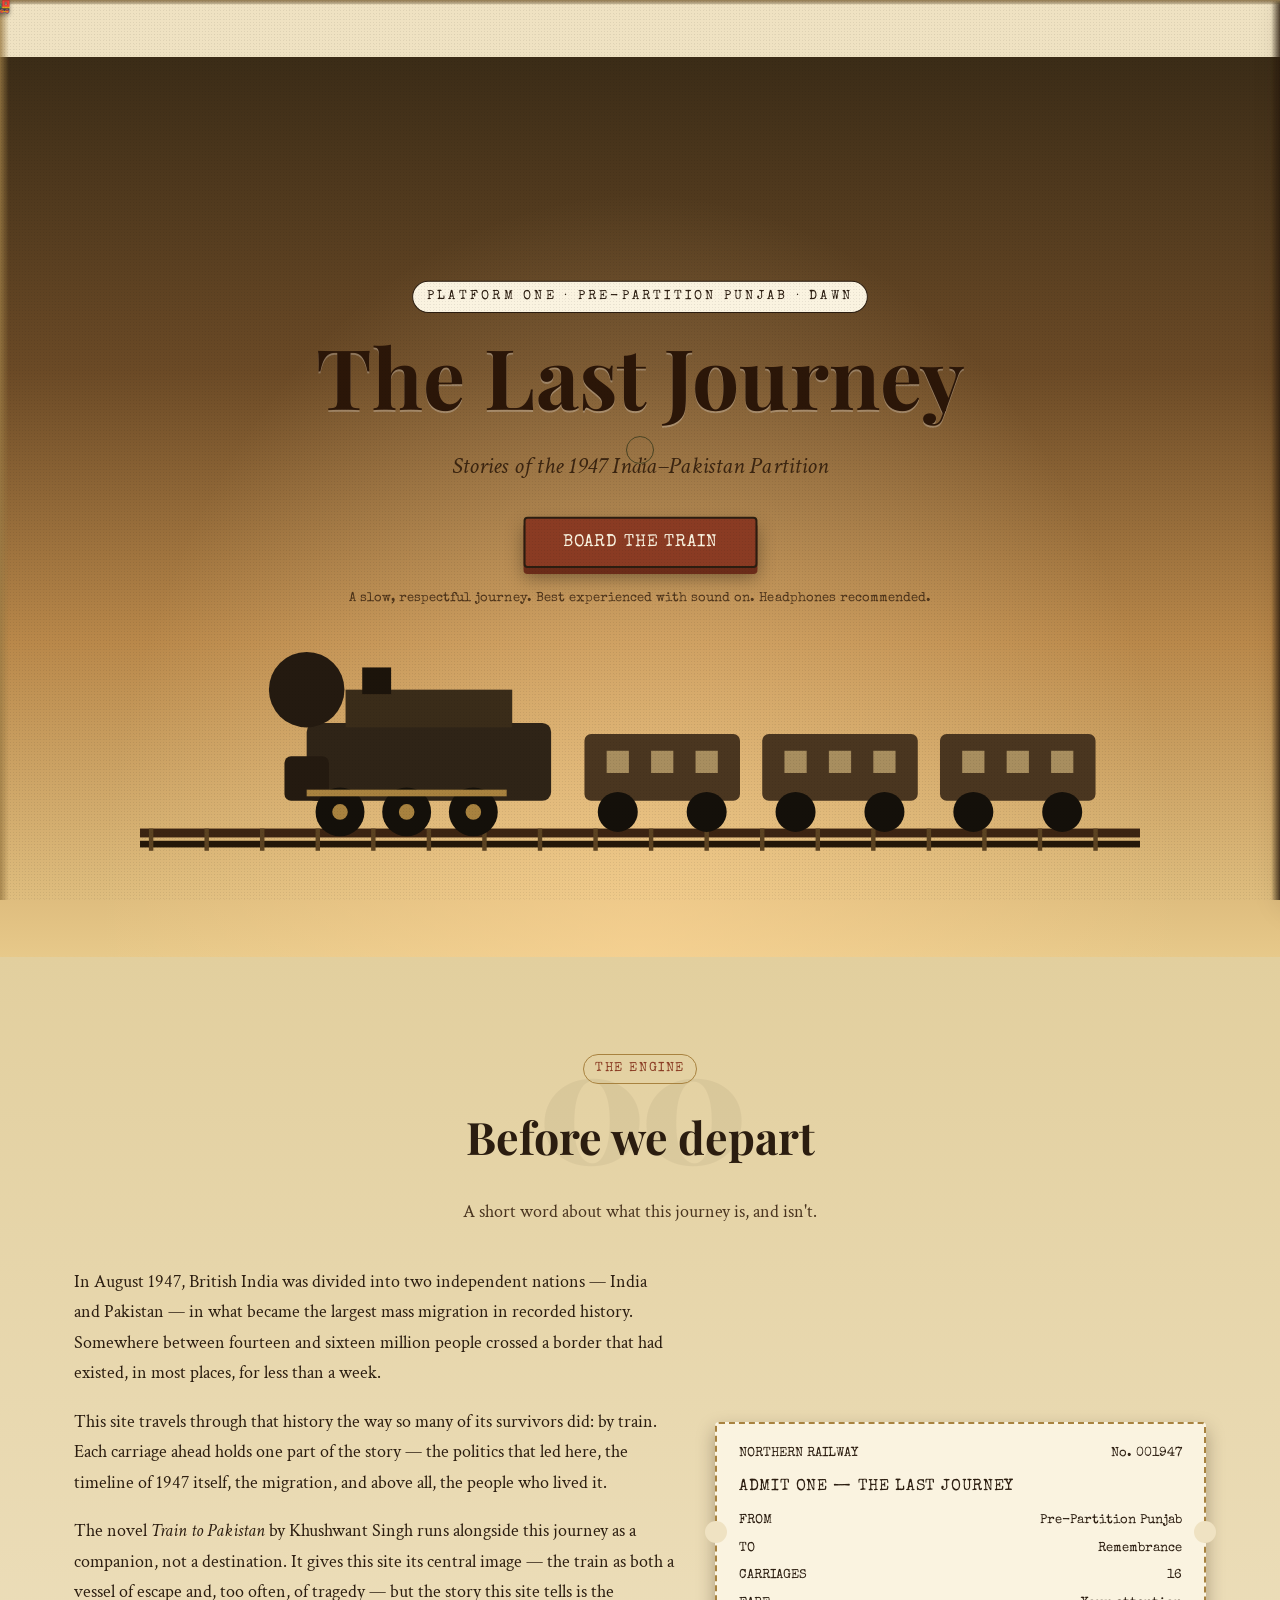
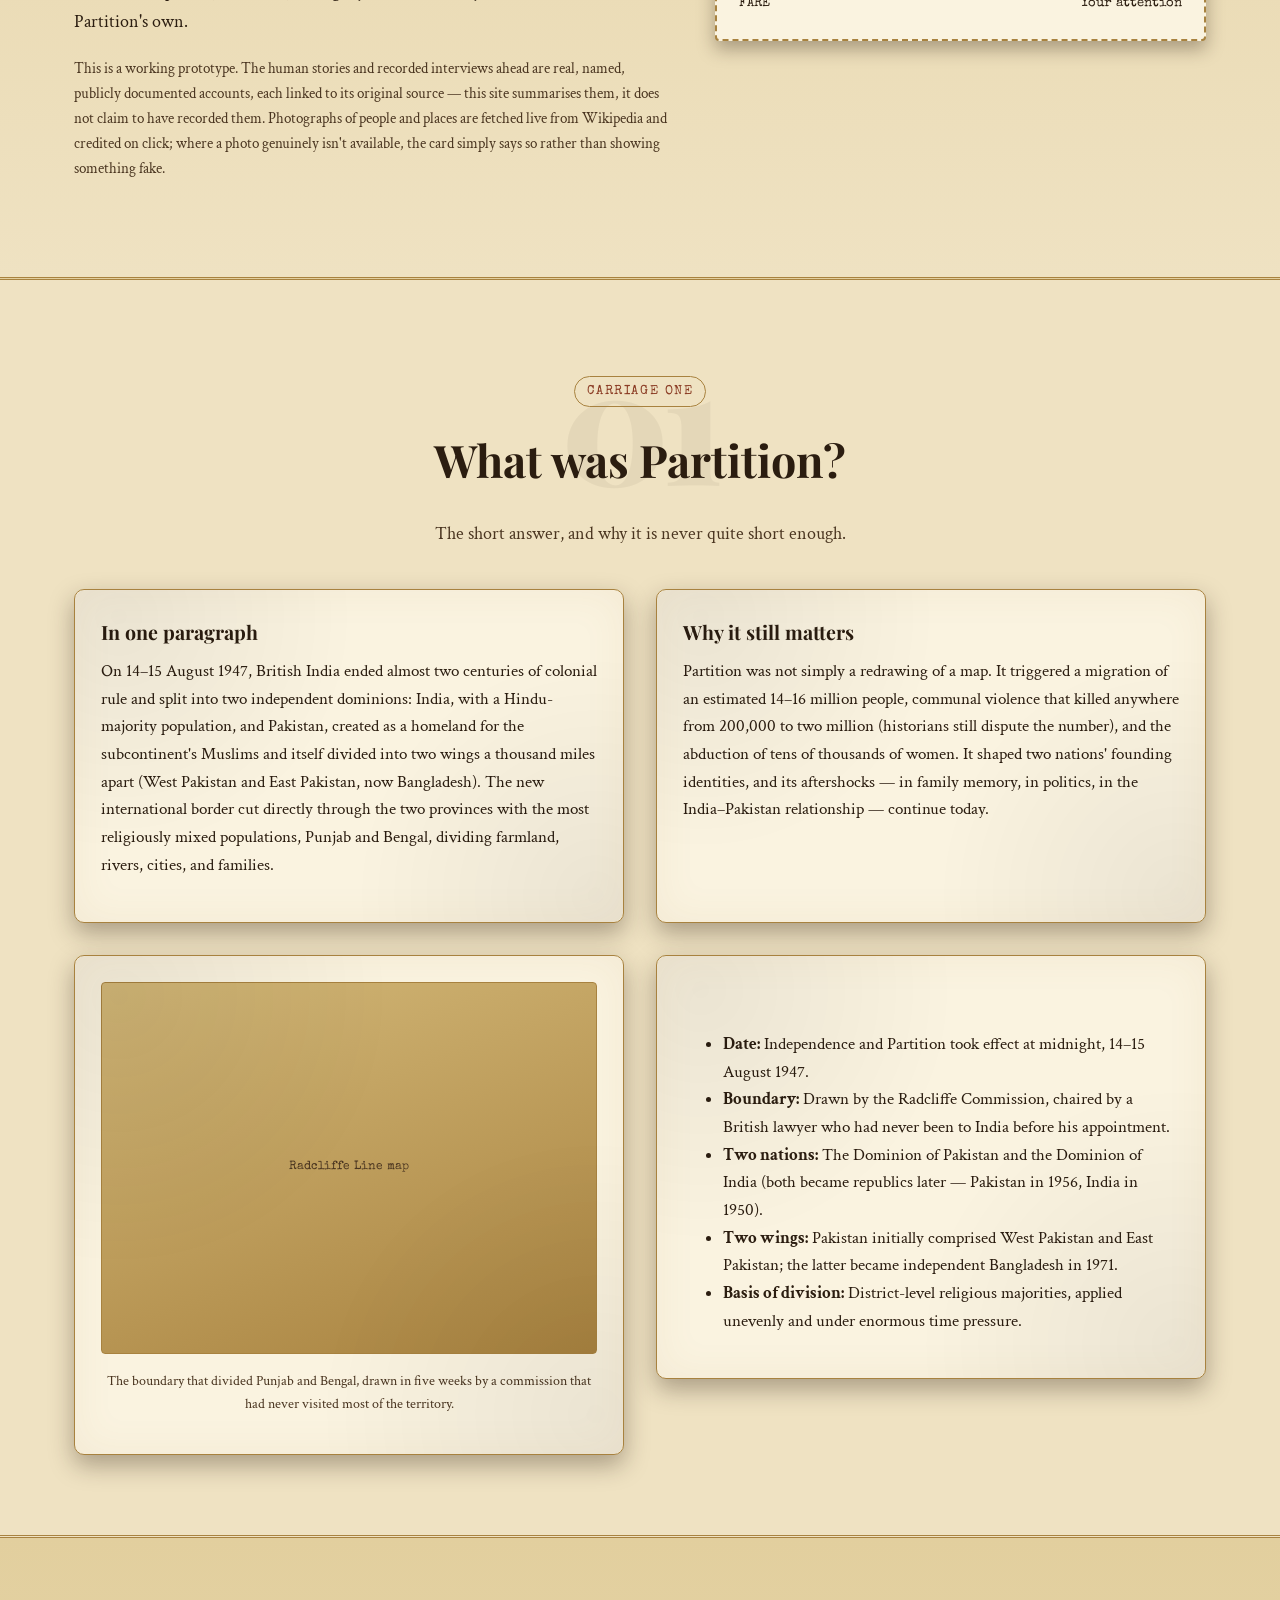
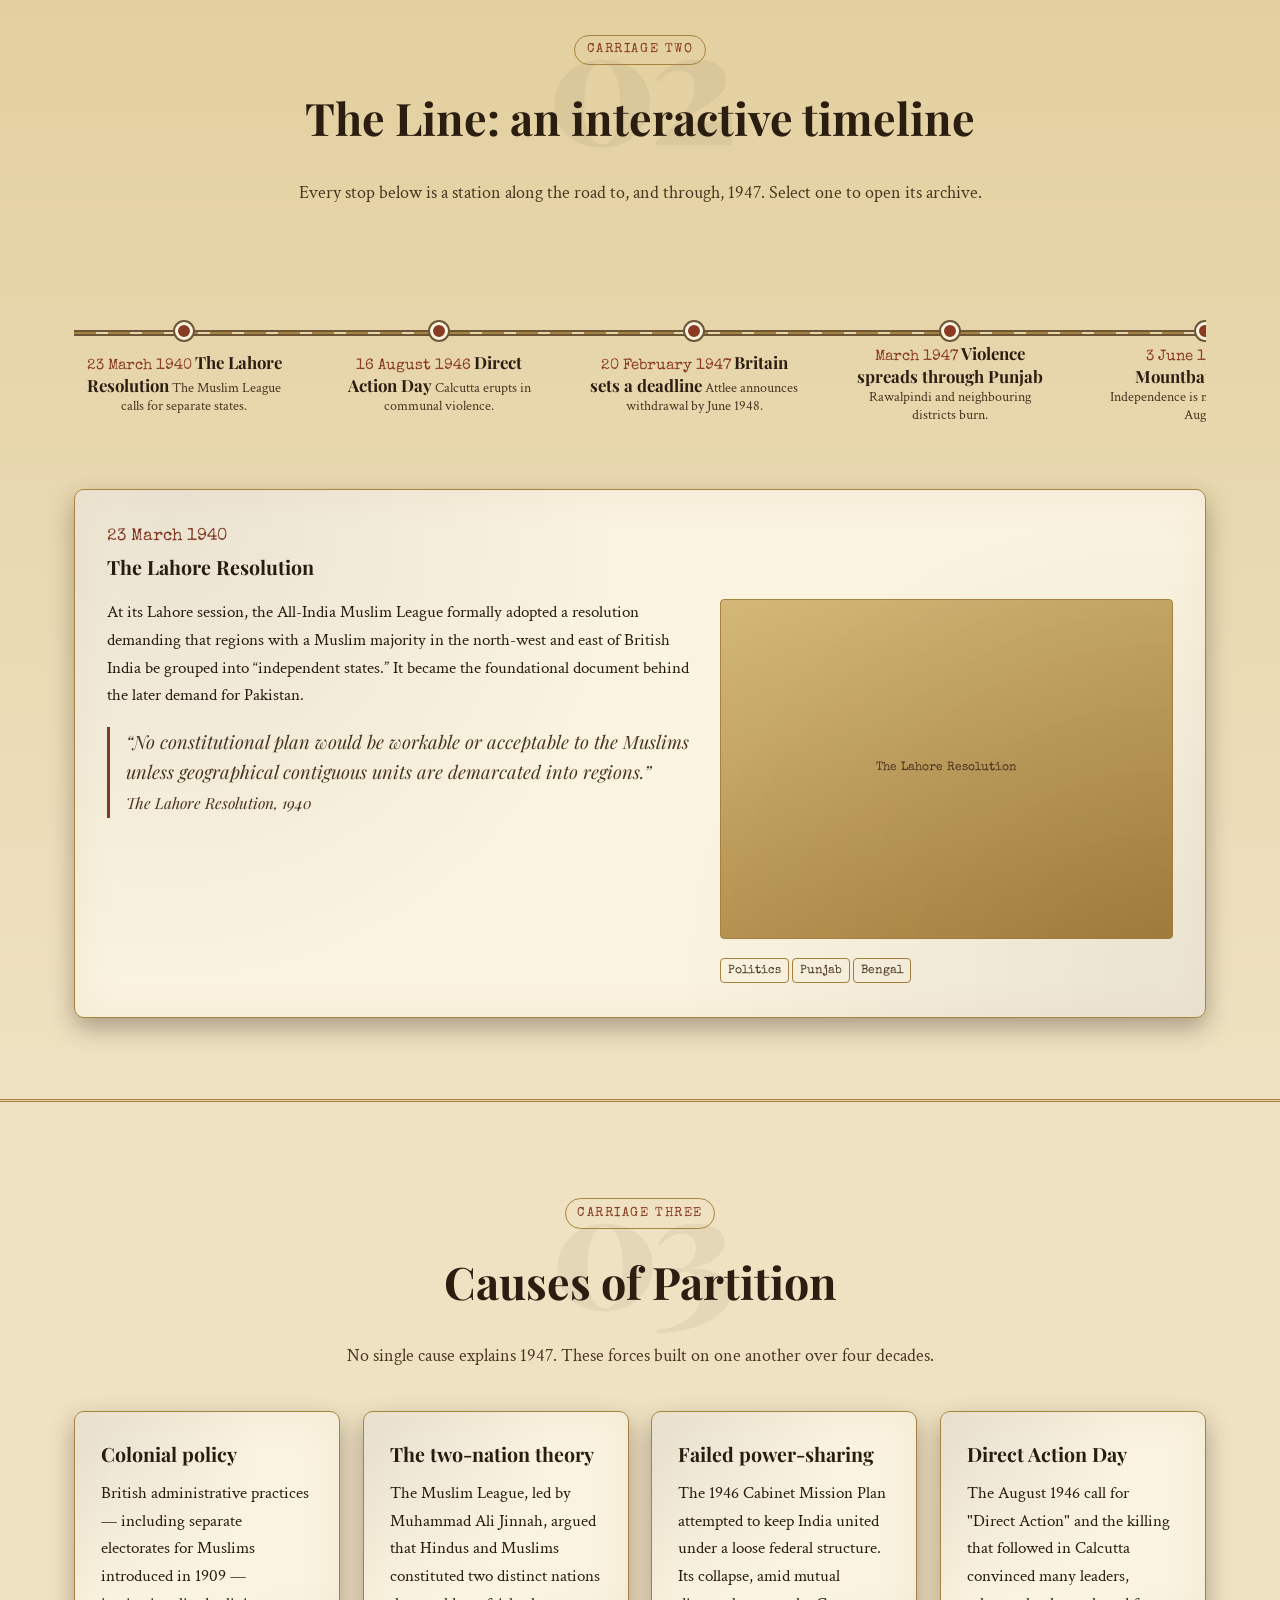
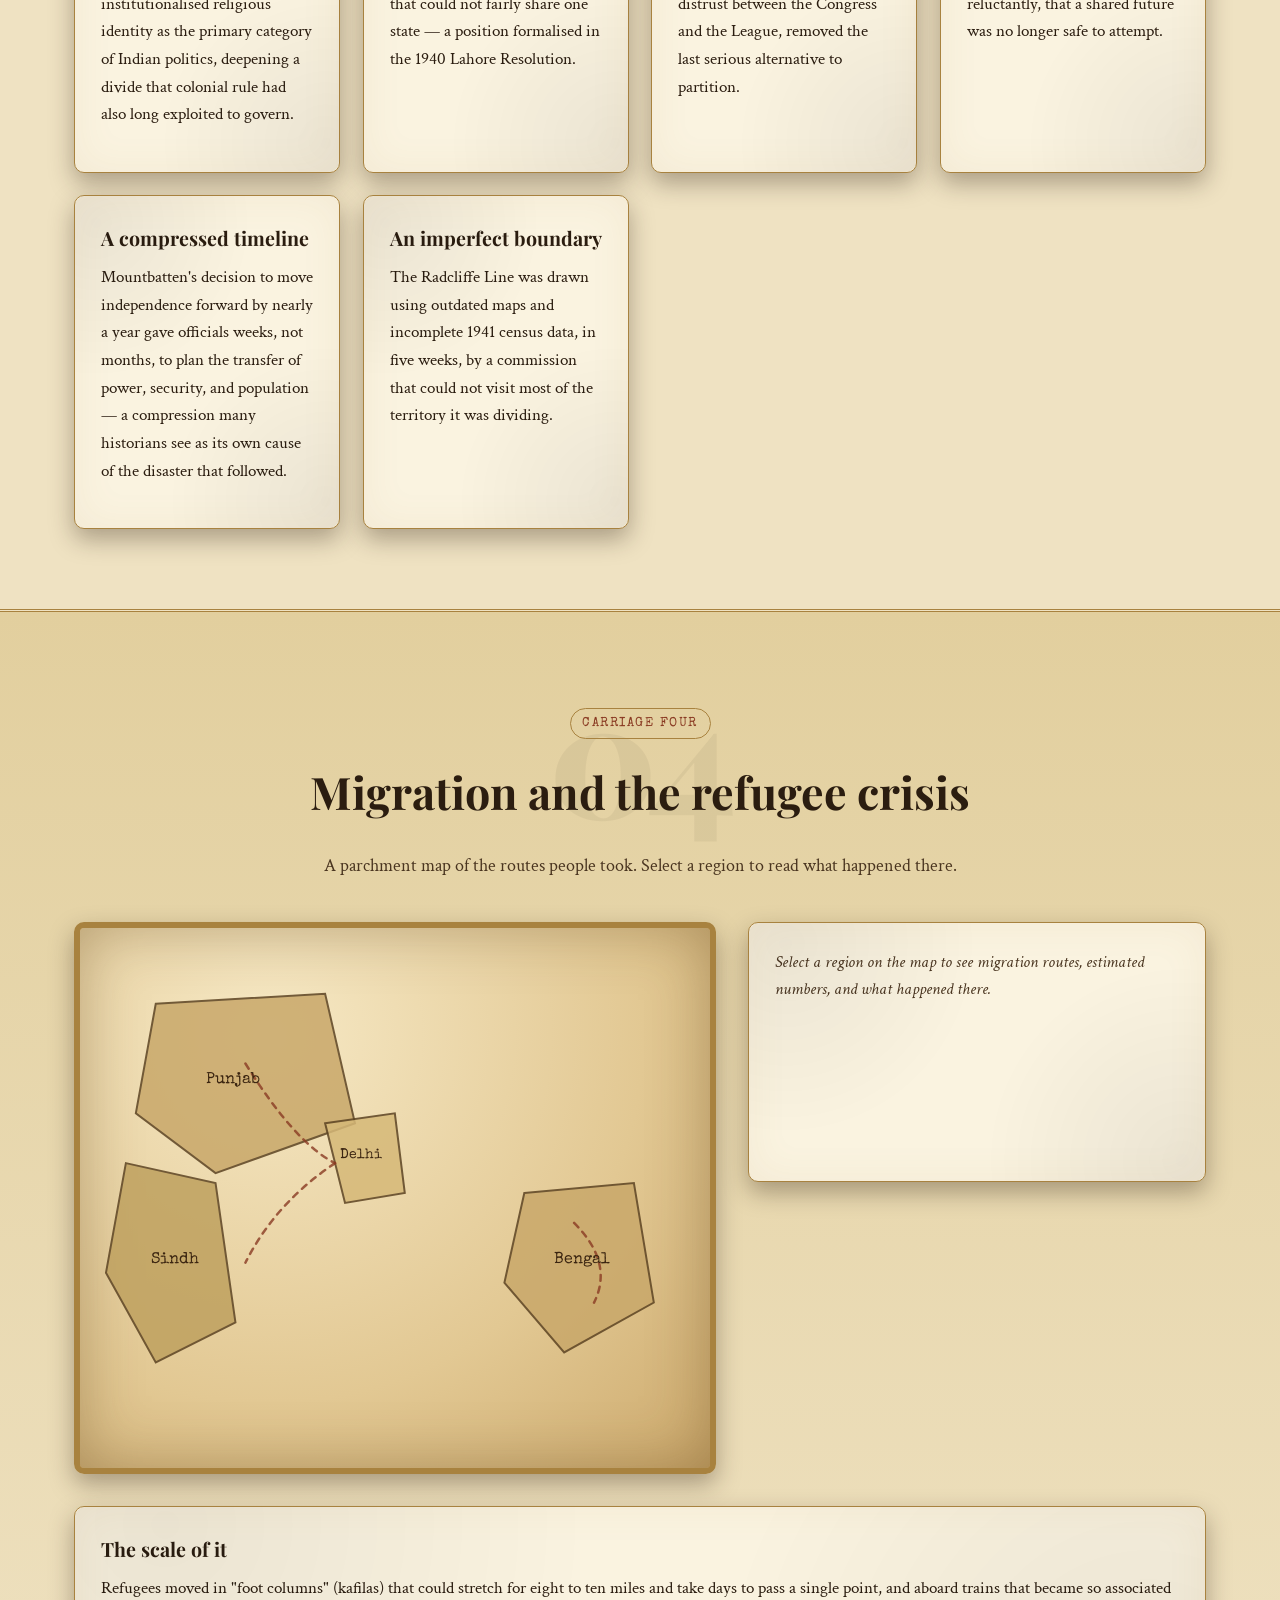
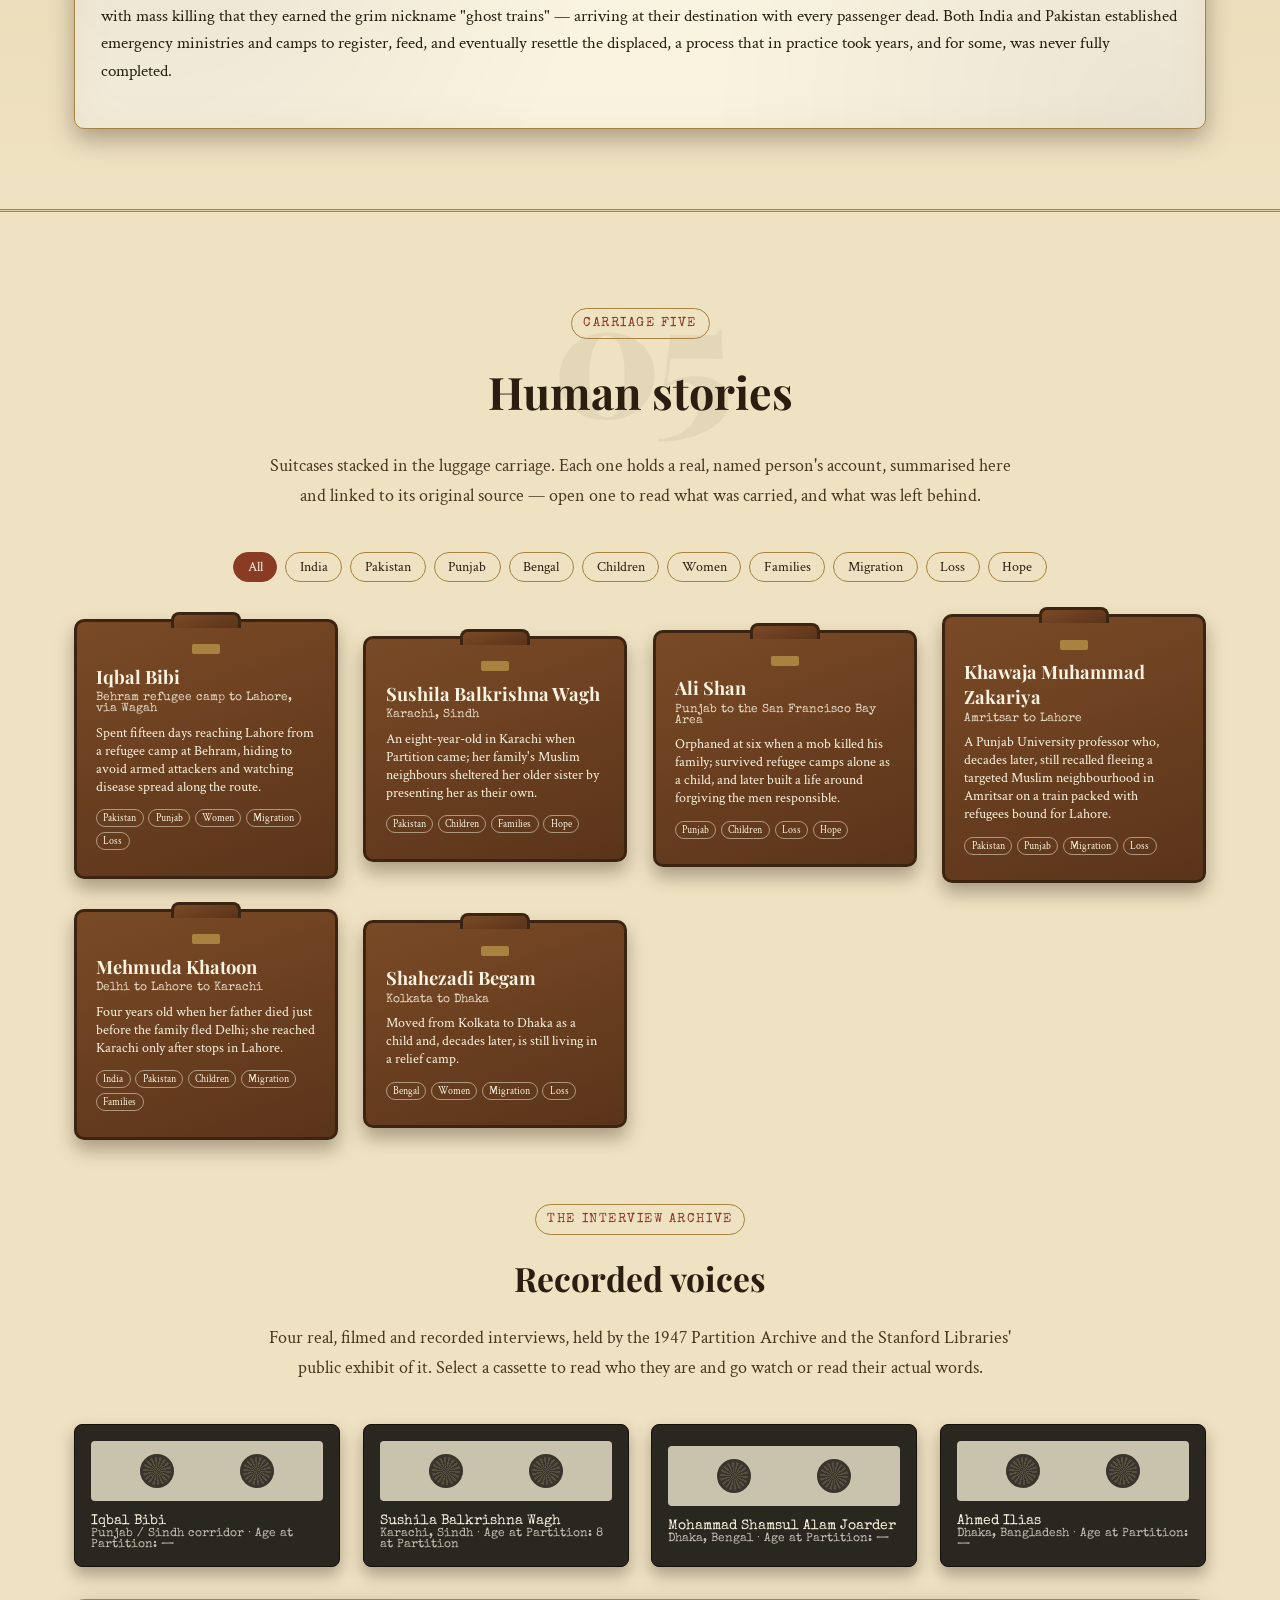
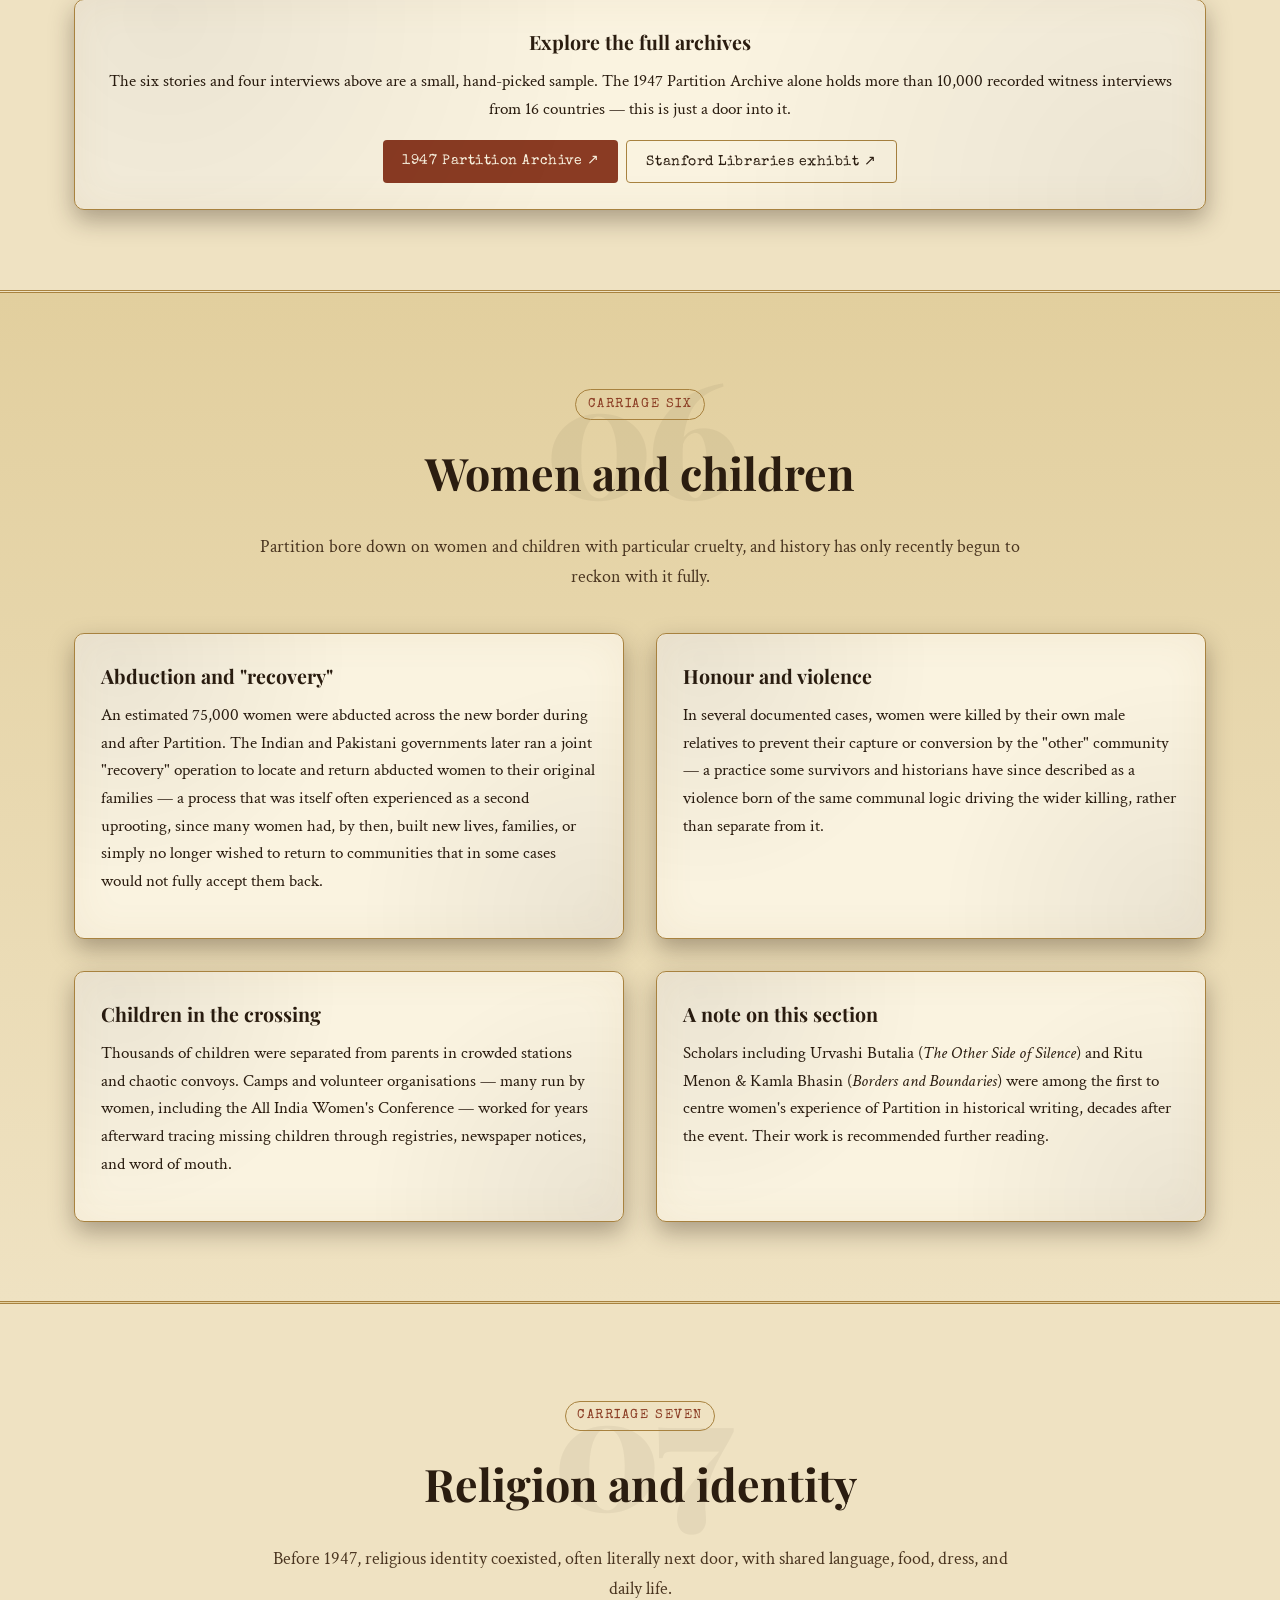
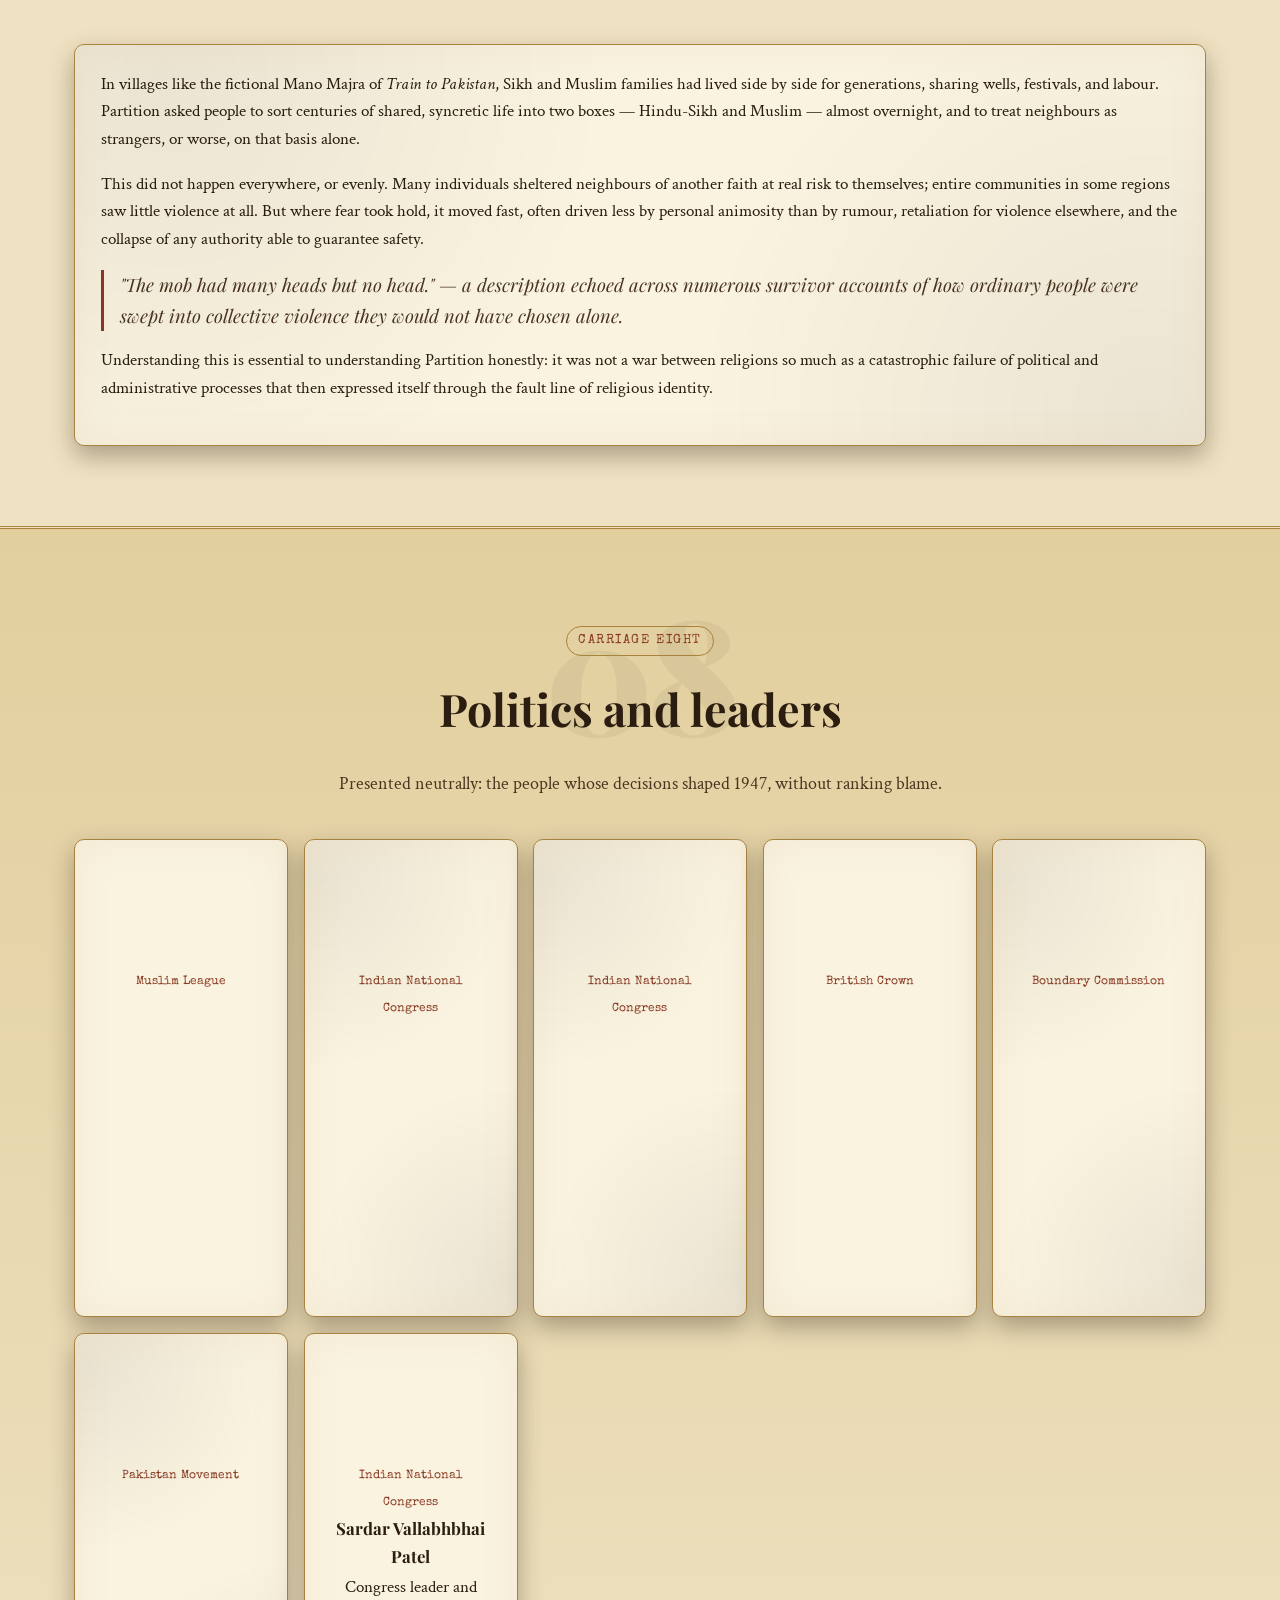
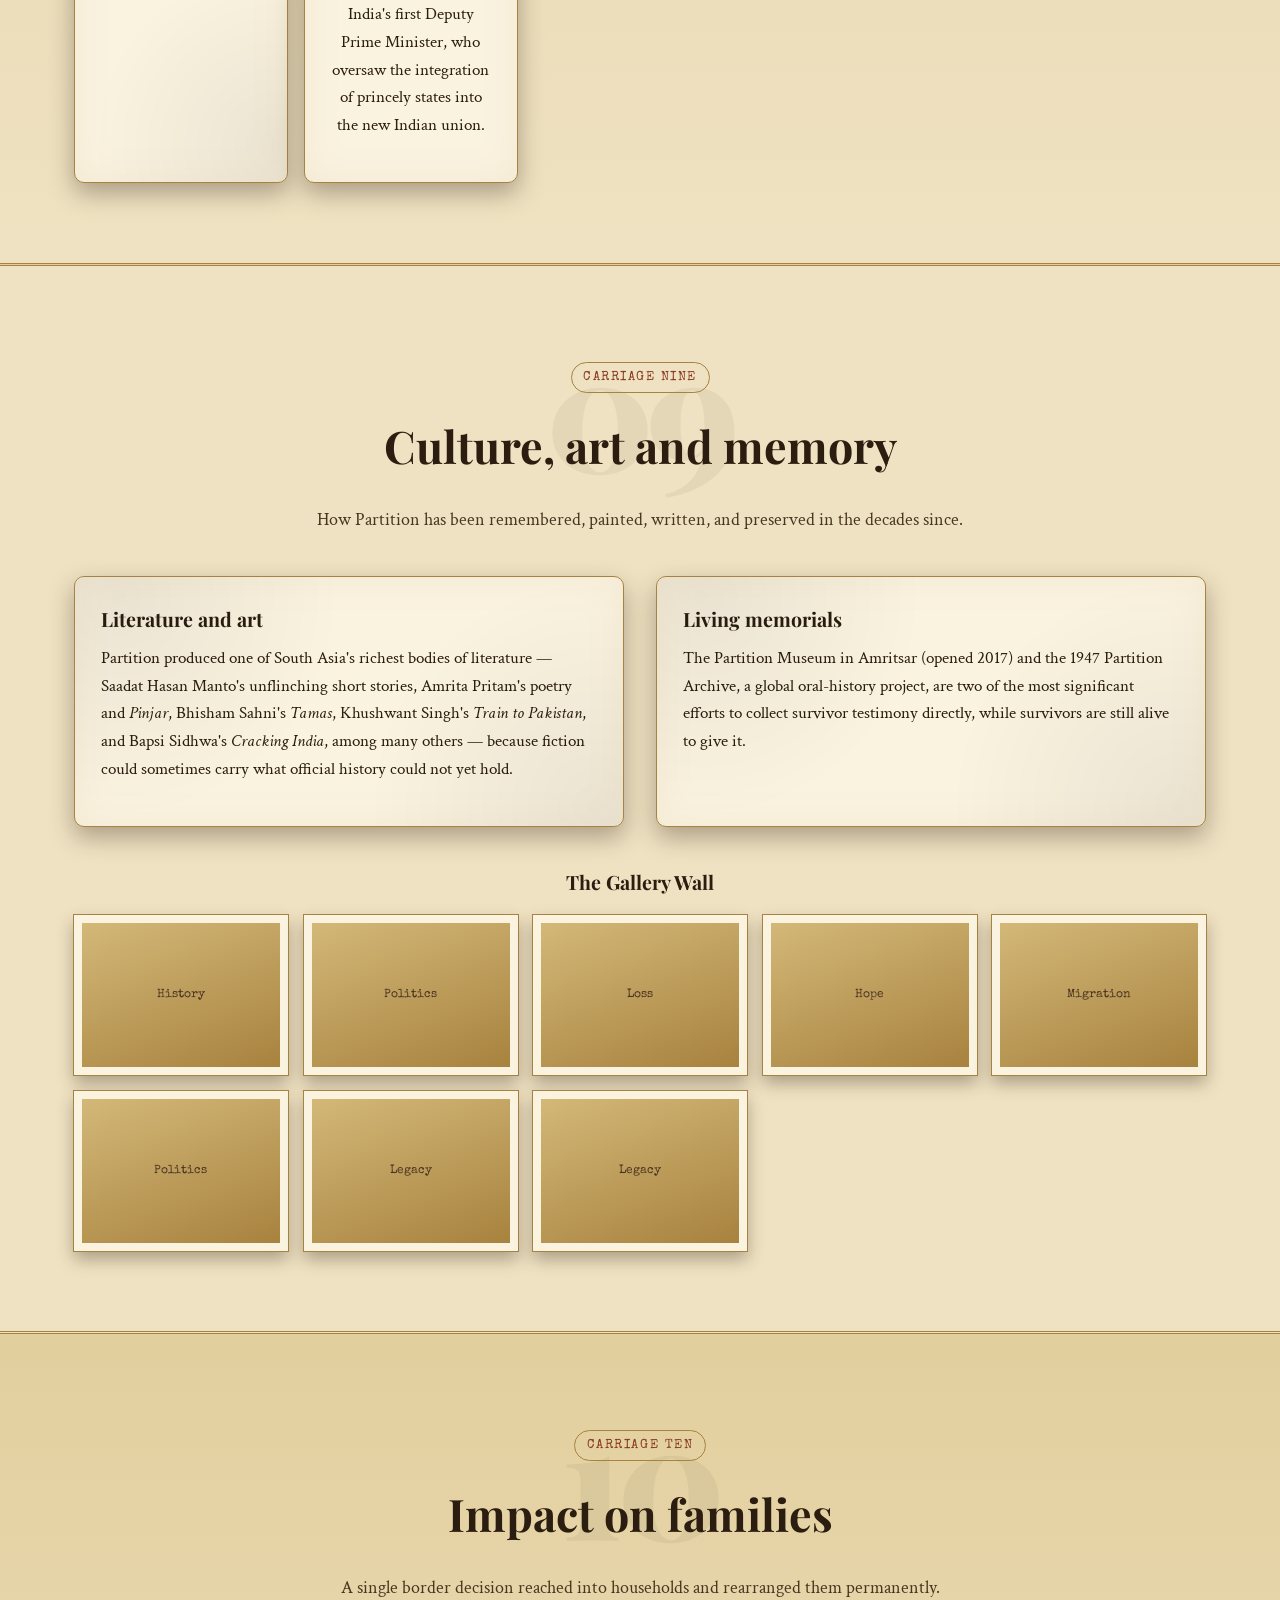
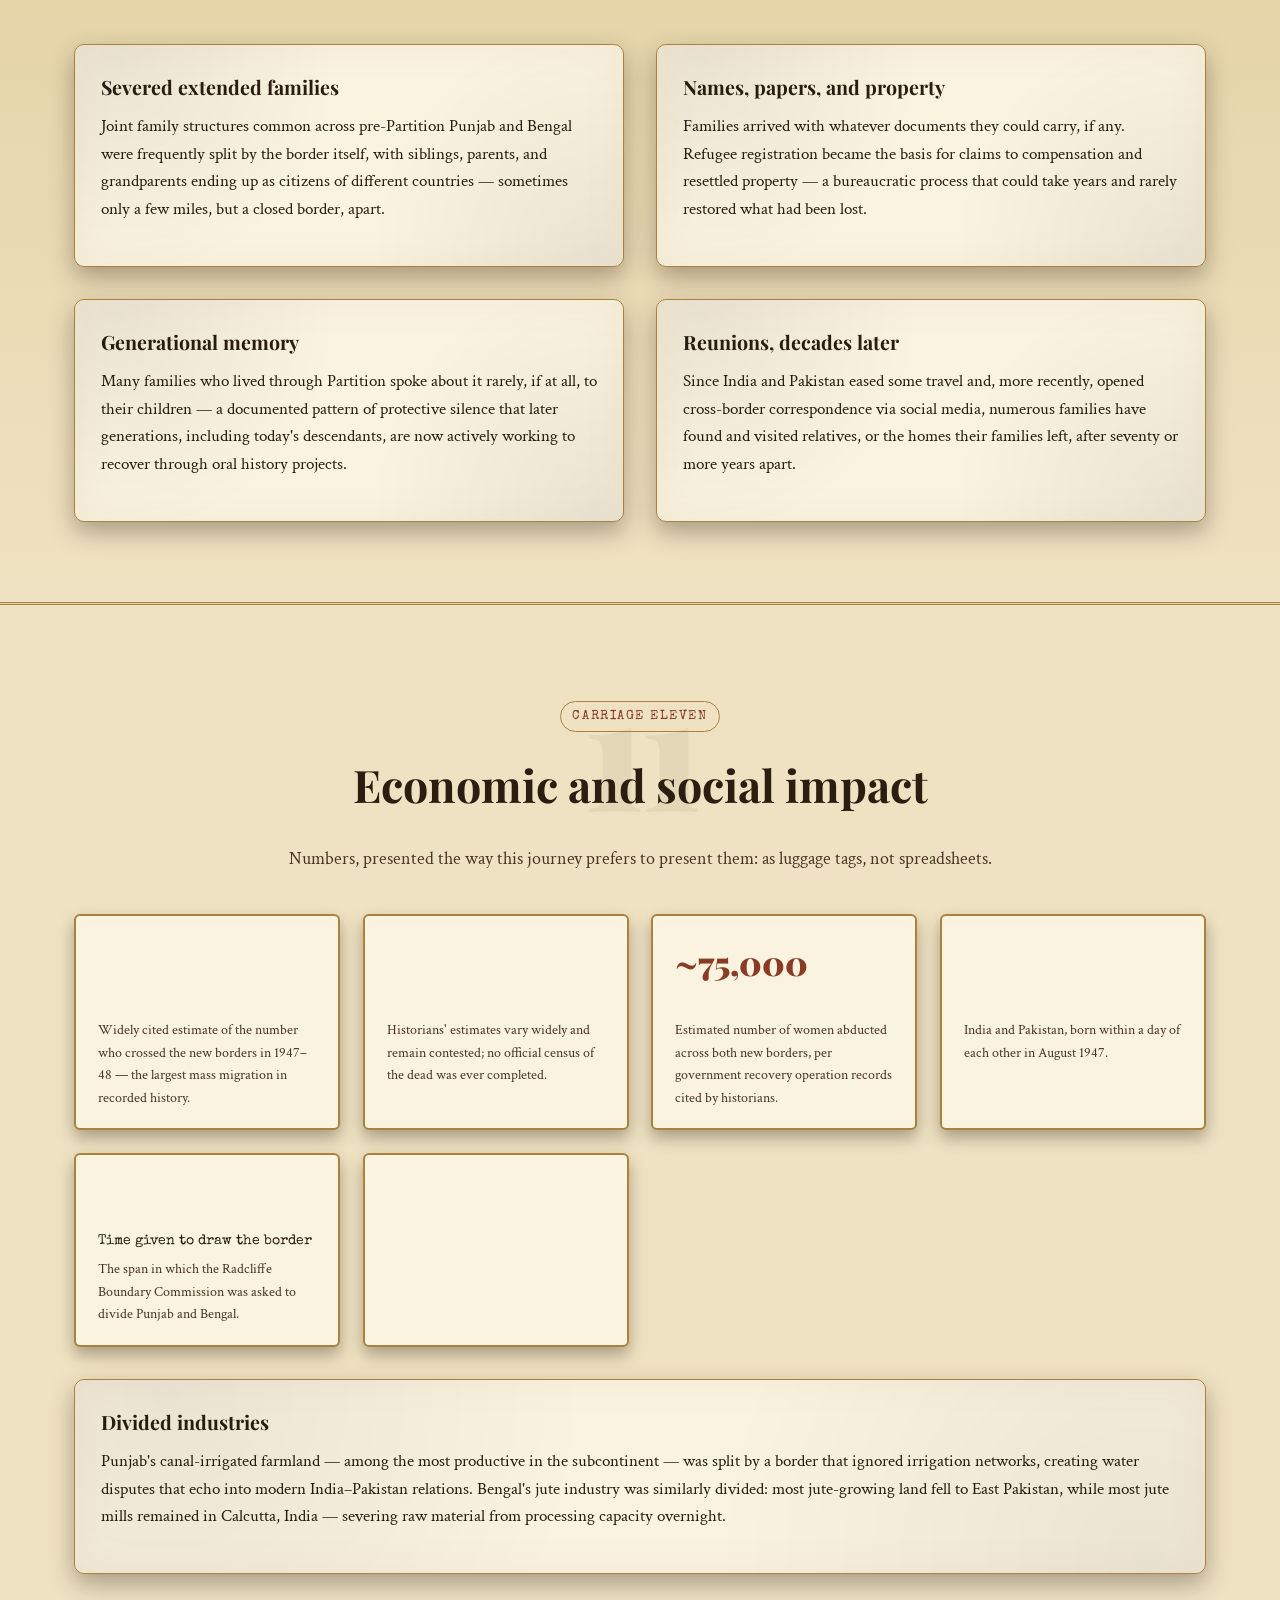
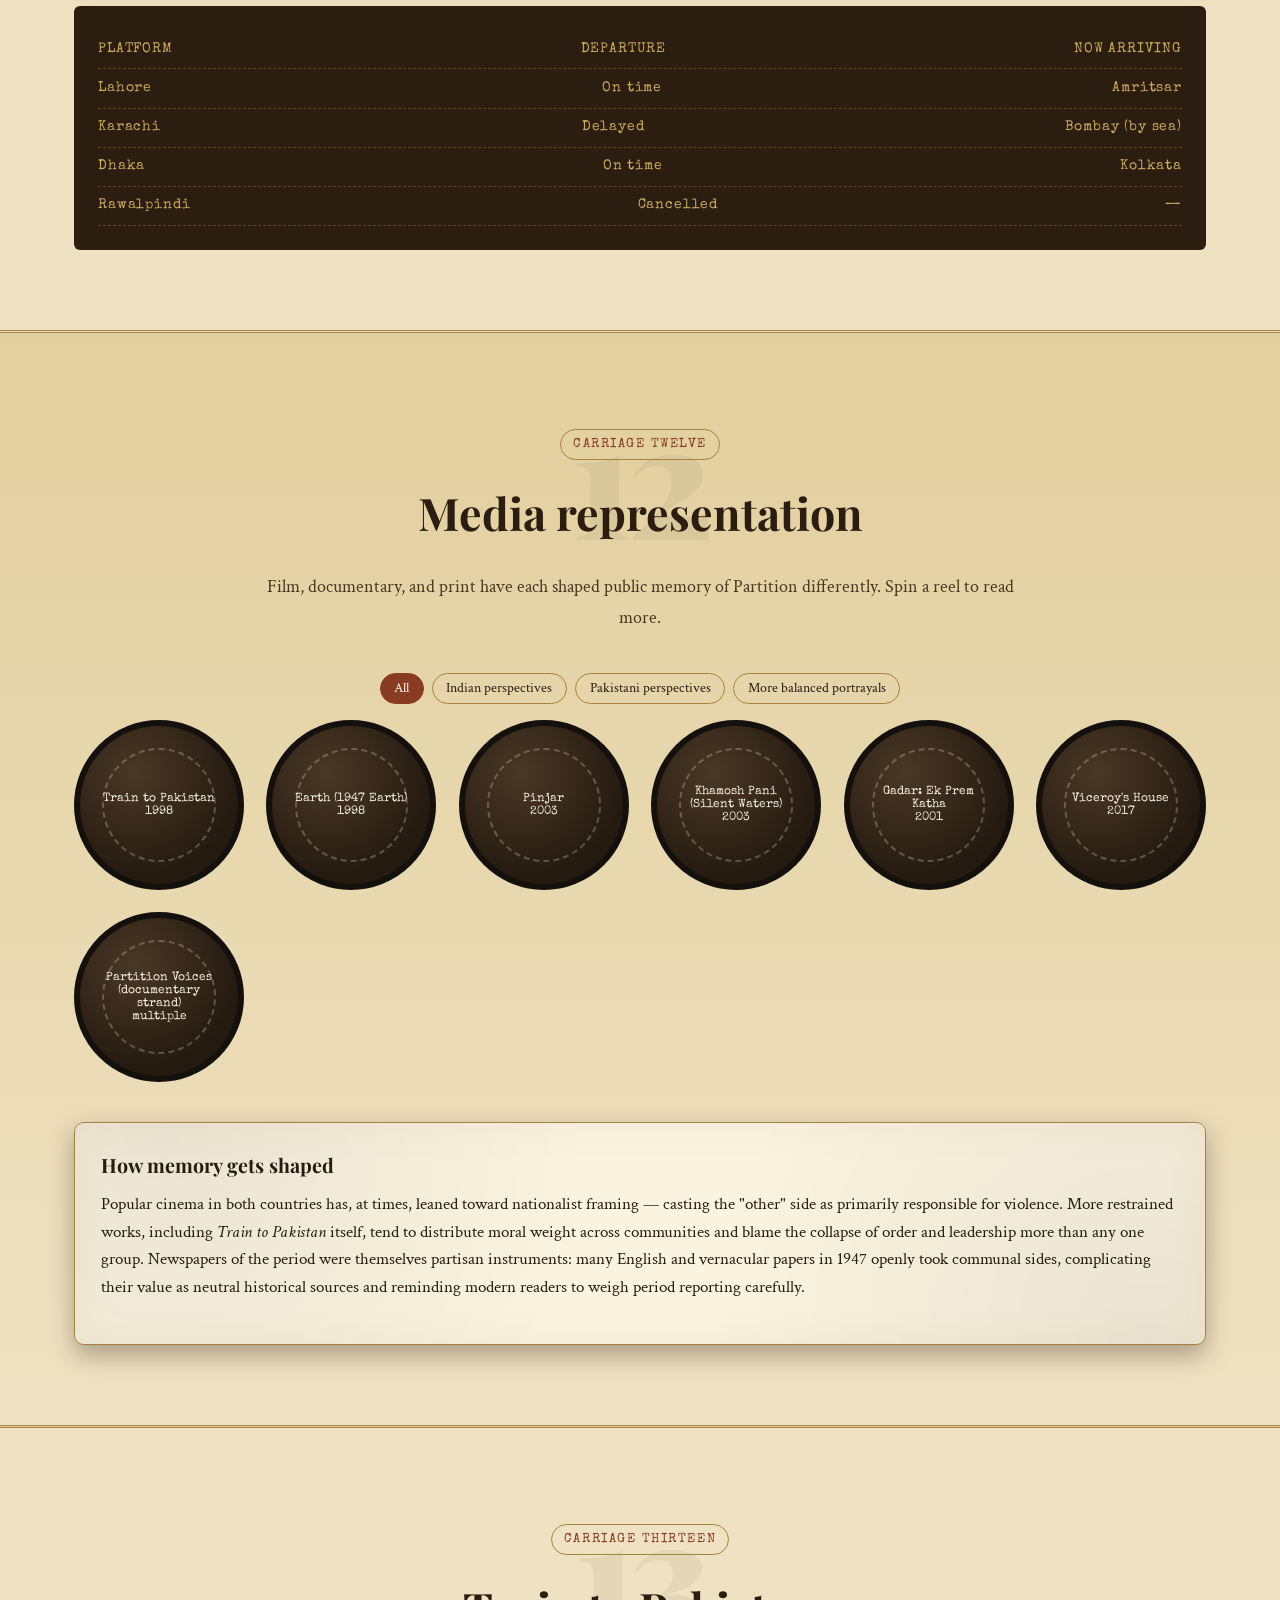
==== commit 45461e53: "Fix the broken map and replace placeholder content with real sources Map: the decorative region labe" ====
--- a/index.html
+++ b/index.html
@@ -183,7 +183,7 @@
         <p>In August 1947, British India was divided into two independent nations — India and Pakistan — in what became the largest mass migration in recorded history. Somewhere between fourteen and sixteen million people crossed a border that had existed, in most places, for less than a week.</p>
         <p>This site travels through that history the way so many of its survivors did: by train. Each carriage ahead holds one part of the story — the politics that led here, the timeline of 1947 itself, the migration, and above all, the people who lived it.</p>
         <p>The novel <em>Train to Pakistan</em> by Khushwant Singh runs alongside this journey as a companion, not a destination. It gives this site its central image — the train as both a vessel of escape and, too often, of tragedy — but the story this site tells is the Partition's own.</p>
-        <p style="color:var(--text-soft); font-size:.95rem;">This is a working prototype. Wherever you see the word <strong>placeholder</strong>, that space is reserved for real testimony, photographs, or recordings to be added with proper consent before public launch.</p>
+        <p style="color:var(--text-soft); font-size:.95rem;">This is a working prototype. The human stories and recorded interviews ahead are real, named, publicly documented accounts, each linked to its original source — this site summarises them, it does not claim to have recorded them. Photographs of people and places are fetched live from Wikipedia and credited on click; where a photo genuinely isn't available, the card simply says so rather than showing something fake.</p>
       </div>
       <div class="reveal">
         <div class="ticket">
@@ -348,7 +348,7 @@
       <span class="carriage-num" aria-hidden="true">05</span>
       <span class="carriage-kicker">Carriage Five</span>
       <h2 class="carriage-title">Human stories</h2>
-      <p class="carriage-lede">Suitcases stacked in the luggage carriage. Open one to read what was carried, and what was left behind.</p>
+      <p class="carriage-lede">Suitcases stacked in the luggage carriage. Each one holds a real, named person's account, summarised here and linked to its original source — open one to read what was carried, and what was left behind.</p>
     </div>
     <div class="filter-bar reveal" id="story-filters" role="group" aria-label="Filter stories by theme">
       <button class="pill-btn" data-filter="all" aria-pressed="true">All</button>
@@ -368,9 +368,18 @@
     <div class="carriage-header" style="margin-top:4rem;">
       <span class="carriage-kicker">The Interview Archive</span>
       <h3 class="carriage-title" style="font-size:clamp(1.5rem,3vw,2.1rem);">Recorded voices</h3>
-      <p class="carriage-lede">Oral histories, presented as cassette tapes. This archive is designed to grow — each card below is ready to receive a real recording and transcript.</p>
+      <p class="carriage-lede">Four real, filmed and recorded interviews, held by the 1947 Partition Archive and the Stanford Libraries' public exhibit of it. Select a cassette to read who they are and go watch or read their actual words.</p>
     </div>
     <div class="cassette-shelf reveal" id="cassette-shelf"></div>
+
+    <div class="paper-card pad reveal" style="margin-top:2rem; text-align:center;">
+      <h3>Explore the full archives</h3>
+      <p>The six stories and four interviews above are a small, hand-picked sample. The 1947 Partition Archive alone holds more than 10,000 recorded witness interviews from 16 countries — this is just a door into it.</p>
+      <div class="settings-row" style="justify-content:center;">
+        <a class="btn" href="https://www.1947partitionarchive.org/" target="_blank" rel="noopener noreferrer">1947 Partition Archive ↗</a>
+        <a class="btn secondary" href="https://exhibits.stanford.edu/1947-partition/browse/interviews" target="_blank" rel="noopener noreferrer">Stanford Libraries exhibit ↗</a>
+      </div>
+    </div>
   </div>
 </section>
 
@@ -441,7 +450,7 @@
       <div class="paper-card character-card tilt-card pad has-photo" data-wiki-title="Muhammad Ali Jinnah"><div class="figure-media" data-figure>MAJ</div><span class="role">Muslim League</span><h4>Muhammad Ali Jinnah</h4><p>Led the Muslim League and became Pakistan's first Governor-General. Argued Muslims required a separate state to protect their political and cultural future.</p></div>
       <div class="paper-card character-card tilt-card pad has-photo" data-wiki-title="Jawaharlal Nehru"><div class="figure-media" data-figure>JN</div><span class="role">Indian National Congress</span><h4>Jawaharlal Nehru</h4><p>Congress leader and India's first Prime Minister, committed to a united, secular India until partition became unavoidable.</p></div>
       <div class="paper-card character-card tilt-card pad has-photo" data-wiki-title="Mahatma Gandhi"><div class="figure-media" data-figure>MG</div><span class="role">Indian National Congress</span><h4>Mahatma Gandhi</h4><p>Opposed Partition to the end and spent independence day fasting and working against communal violence in Calcutta rather than celebrating in Delhi.</p></div>
-      <div class="paper-card character-card tilt-card pad has-photo" data-wiki-title="Louis Mountbatten, 1st Earl Mountbatten of Burma"><div class="figure-media" data-figure>LM</div><span class="role">British Crown</span><h4>Lord Louis Mountbatten</h4><p>The last Viceroy of India, tasked with transferring power; accelerated the timetable for independence to August 1947.</p></div>
+      <div class="paper-card character-card tilt-card pad has-photo" data-wiki-title="Earl Mountbatten of Burma"><div class="figure-media" data-figure>LM</div><span class="role">British Crown</span><h4>Lord Louis Mountbatten</h4><p>The last Viceroy of India, tasked with transferring power; accelerated the timetable for independence to August 1947.</p></div>
       <div class="paper-card character-card tilt-card pad has-photo" data-wiki-title="Cyril Radcliffe, 1st Viscount Radcliffe"><div class="figure-media" data-figure>CR</div><span class="role">Boundary Commission</span><h4>Sir Cyril Radcliffe</h4><p>British barrister with no prior experience of India, given five weeks to draw the Punjab and Bengal boundary lines.</p></div>
       <div class="paper-card character-card tilt-card pad has-photo" data-wiki-title="Liaquat Ali Khan"><div class="figure-media" data-figure>LAK</div><span class="role">Pakistan Movement</span><h4>Liaquat Ali Khan</h4><p>Jinnah's deputy and Pakistan's first Prime Minister, central to the Muslim League's negotiating position through 1946–47.</p></div>
       <div class="paper-card character-card tilt-card pad has-photo" data-wiki-title="Vallabhbhai Patel"><div class="figure-media" data-figure>VP</div><span class="role">Indian National Congress</span><h4>Sardar Vallabhbhai Patel</h4><p>Congress leader and India's first Deputy Prime Minister, who oversaw the integration of princely states into the new Indian union.</p></div>
@@ -570,7 +579,7 @@
       <p class="carriage-lede">The novel that lends this site its central image, examined on its own terms.</p>
     </div>
     <div class="book-hero reveal">
-      <div class="book-cover" data-wiki-title="Train to Pakistan (novel)" data-figure>
+      <div class="book-cover" data-wiki-title="Train to Pakistan" data-figure>
         <h3>Train to Pakistan</h3>
         <p style="opacity:.85;">Khushwant Singh, 1956</p>
       </div>
@@ -642,12 +651,12 @@
       <p class="carriage-lede">Partition is not a closed chapter. It is a living inheritance, still being written.</p>
     </div>
     <div class="two-col reveal">
-      <div class="paper-card pad research-figure" data-wiki-title="Partition Museum, Amritsar">
+      <div class="paper-card pad research-figure" data-wiki-title="Partition Museum">
         <div class="research-figure__frame" data-figure><span class="figure-fallback">Partition Museum, Amritsar<br><span class="figure-loading">loading from Wikipedia…</span></span></div>
         <h3>Institutions of memory</h3>
         <p>The Partition Museum in Amritsar and the 1947 Partition Archive are racing against time to record survivor testimony while the generation that lived through 1947 is still with us — most survivors are now in their nineties or older.</p>
       </div>
-      <div class="paper-card pad research-figure" data-wiki-title="Wagah border">
+      <div class="paper-card pad research-figure" data-wiki-title="Wagah">
         <div class="research-figure__frame" data-figure><span class="figure-fallback">Wagah–Attari border<br><span class="figure-loading">loading from Wikipedia…</span></span></div>
         <h3>The border today</h3>
         <p>The Wagah–Attari border crossing between Lahore and Amritsar remains one of the few official land crossings, its daily flag-lowering ceremony drawing visitors from both countries who gather, separated by a gate, to watch essentially the same ritual performed in mirror image.</p>
@@ -697,7 +706,7 @@
   <div class="finale__lamp" aria-hidden="true">🏮</div>
   <h2 style="color:var(--cream);">Thank you for travelling this line.</h2>
   <p style="max-width:60ch; margin:0 auto;">The Last Journey is a work in progress, built as an educational prototype. If you are a survivor, a descendant, or an archivist who would like to contribute a real story, photograph, or recording, this space is built to hold it with care.</p>
-  <p class="finale__note">Historical content in this prototype draws on widely available public scholarship on Partition and on Khushwant Singh's <em>Train to Pakistan</em>. Figures are commonly cited estimates; historians continue to debate exact numbers. This is a student/educational prototype and not a substitute for primary historical research.</p>
+  <p class="finale__note">Historical content in this prototype draws on widely available public scholarship on Partition and on Khushwant Singh's <em>Train to Pakistan</em>. Figures are commonly cited estimates; historians continue to debate exact numbers. The human stories and recorded interviews are real, named, publicly documented accounts from the 1947 Partition Archive and other cited sources, summarised here and linked back to the original in every case — not verbatim transcripts, and not composites. This is a student/educational prototype and not a substitute for primary historical research.</p>
 </footer>
 
 <!-- Generic modal (stories / interviews / films / info) -->
--- a/css/style.css
+++ b/css/style.css
@@ -484,10 +484,14 @@
 .map-region{ cursor: pointer; transition: opacity var(--dur-fast); opacity: .85; }
 .map-region:hover, .map-region:focus-visible{ opacity: 1; }
 .map-region[aria-pressed="true"]{ stroke: var(--rust); stroke-width: 3; }
+/* Labels and routes are decorative and sit visually on top of the regions;
+   without this they silently swallow clicks aimed at the region beneath. */
+.parchment-map svg text{ pointer-events: none; }
 .migration-route{
   fill: none; stroke: var(--rust); stroke-width: 2.5; stroke-dasharray: 6 6;
   stroke-linecap: round; opacity: .8;
   stroke-dashoffset: 0;
+  pointer-events: none;
   animation: dash-flow 6s linear infinite;
 }
 @keyframes dash-flow{ to{ stroke-dashoffset: -240; } }
@@ -632,6 +636,13 @@
   aspect-ratio: 4/3;
 }
 .gallery-frame img{ width:100%; height:100%; object-fit: cover; filter: sepia(.5) contrast(1.05); }
+.gallery-frame__media{
+  width: 100%; height: 100%;
+  background: linear-gradient(160deg, var(--parchment-darker), var(--brass));
+  display: flex; align-items: center; justify-content: center;
+}
+.gallery-frame__media .figure-fallback{ font-family: var(--font-stamp); font-size: .75rem; color: var(--ink-soft); padding: 1rem; text-align: center; }
+.lightbox img{ background: var(--cream); }
 .lightbox{
   position: fixed; inset:0; background: rgba(10,7,4,.92); z-index: 1750;
   display:flex; align-items:center; justify-content:center; opacity:0; pointer-events:none;
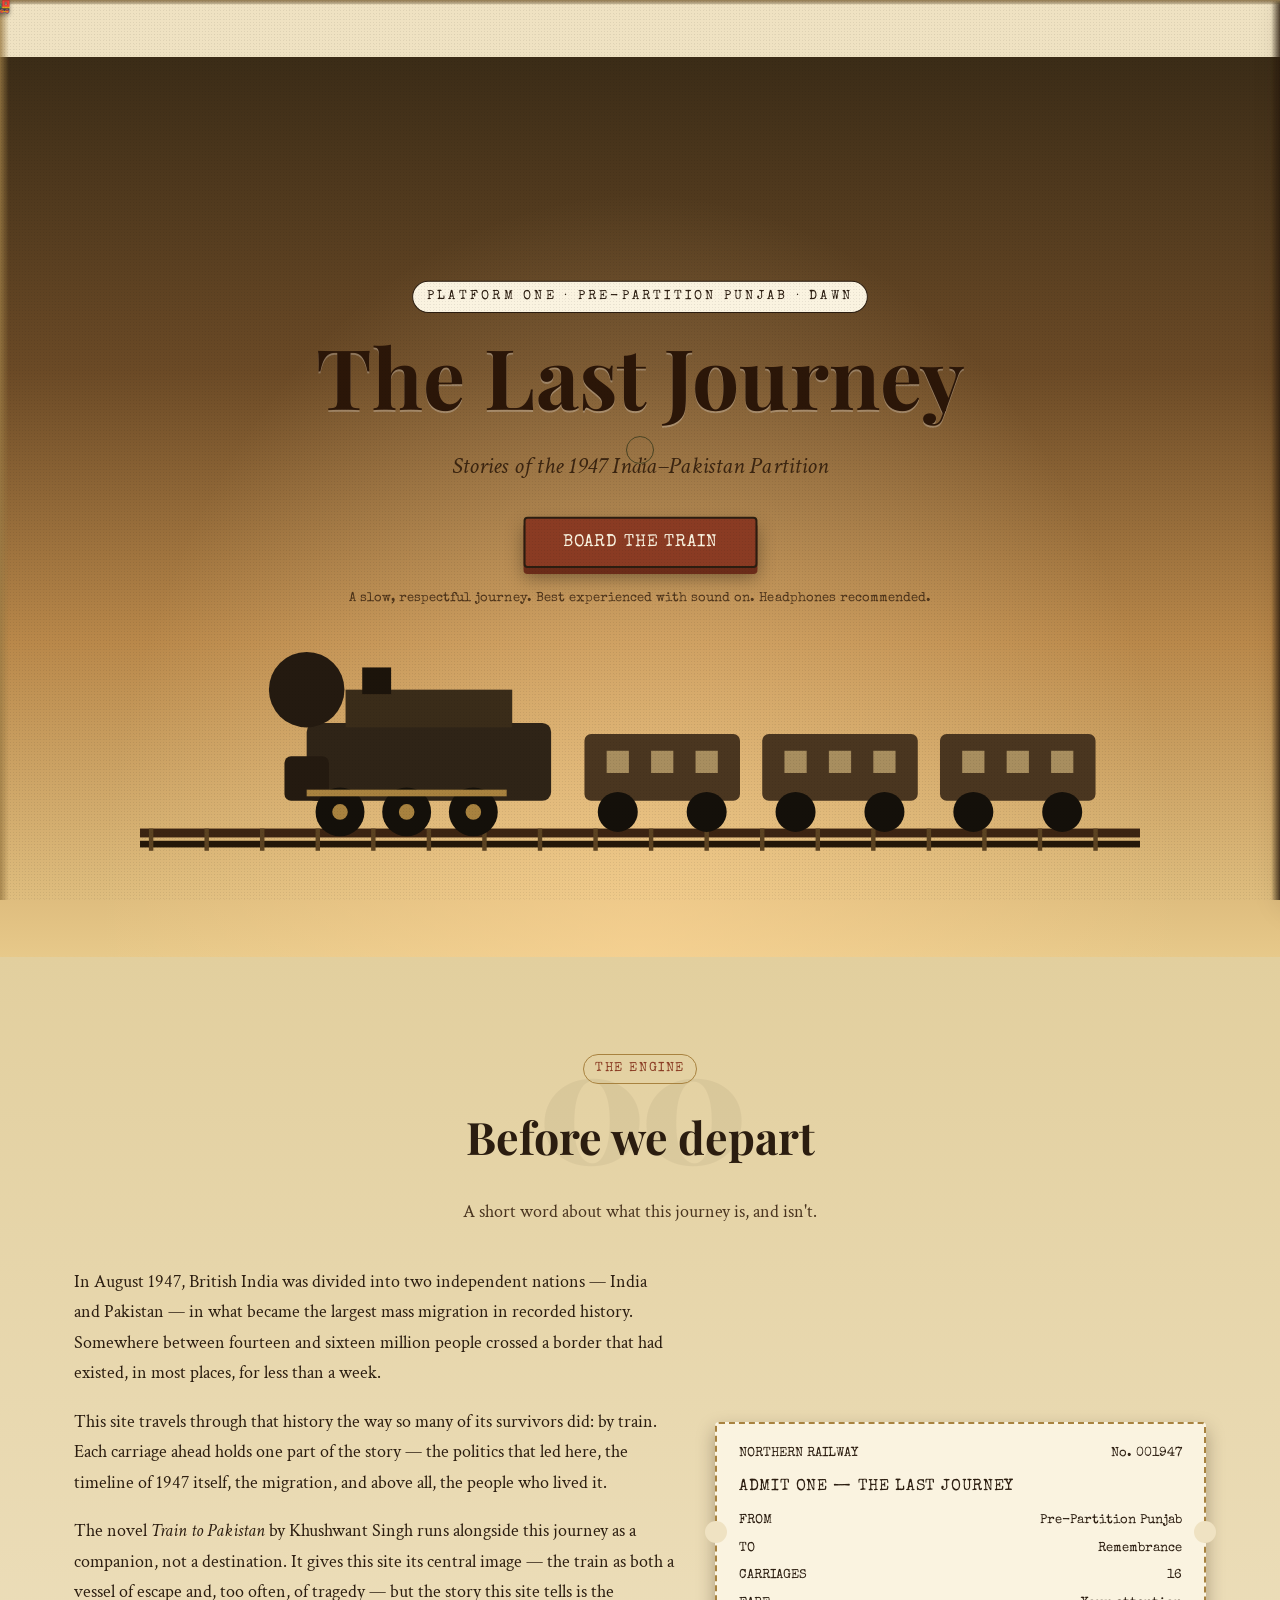
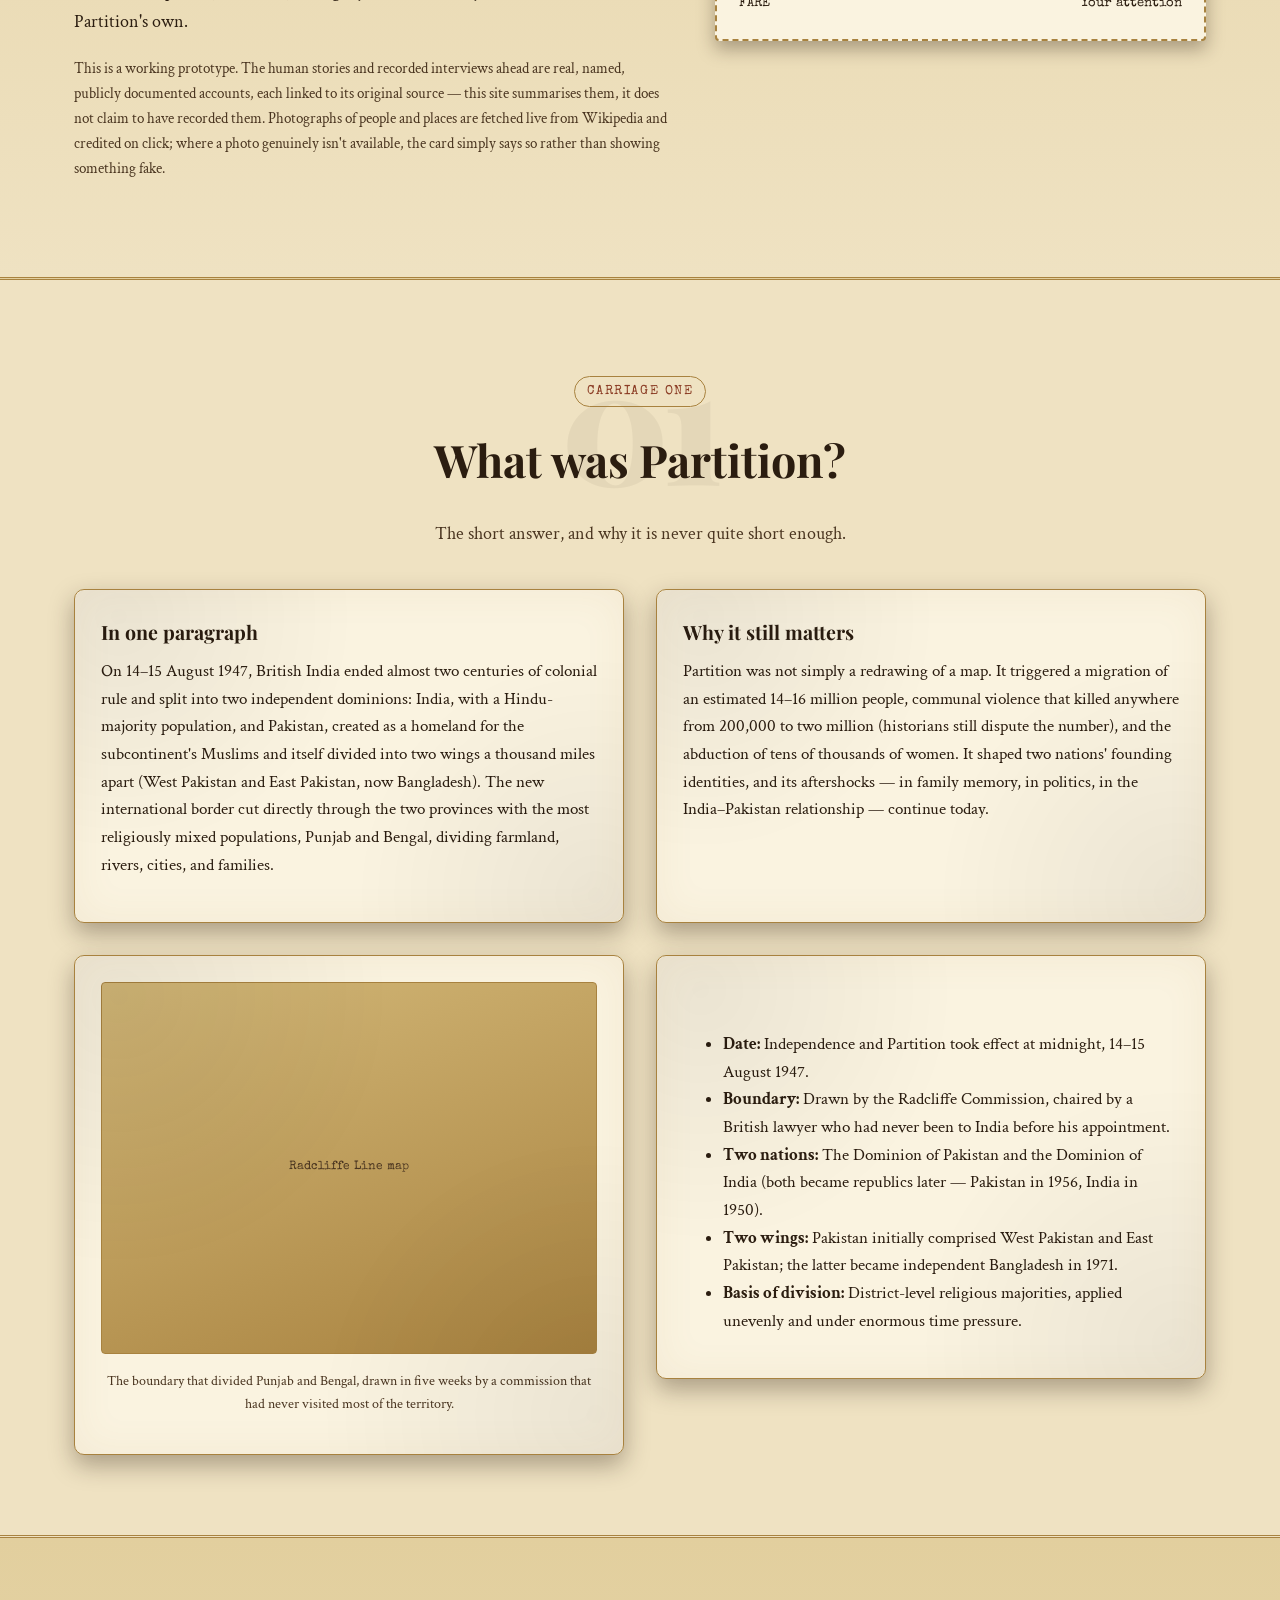
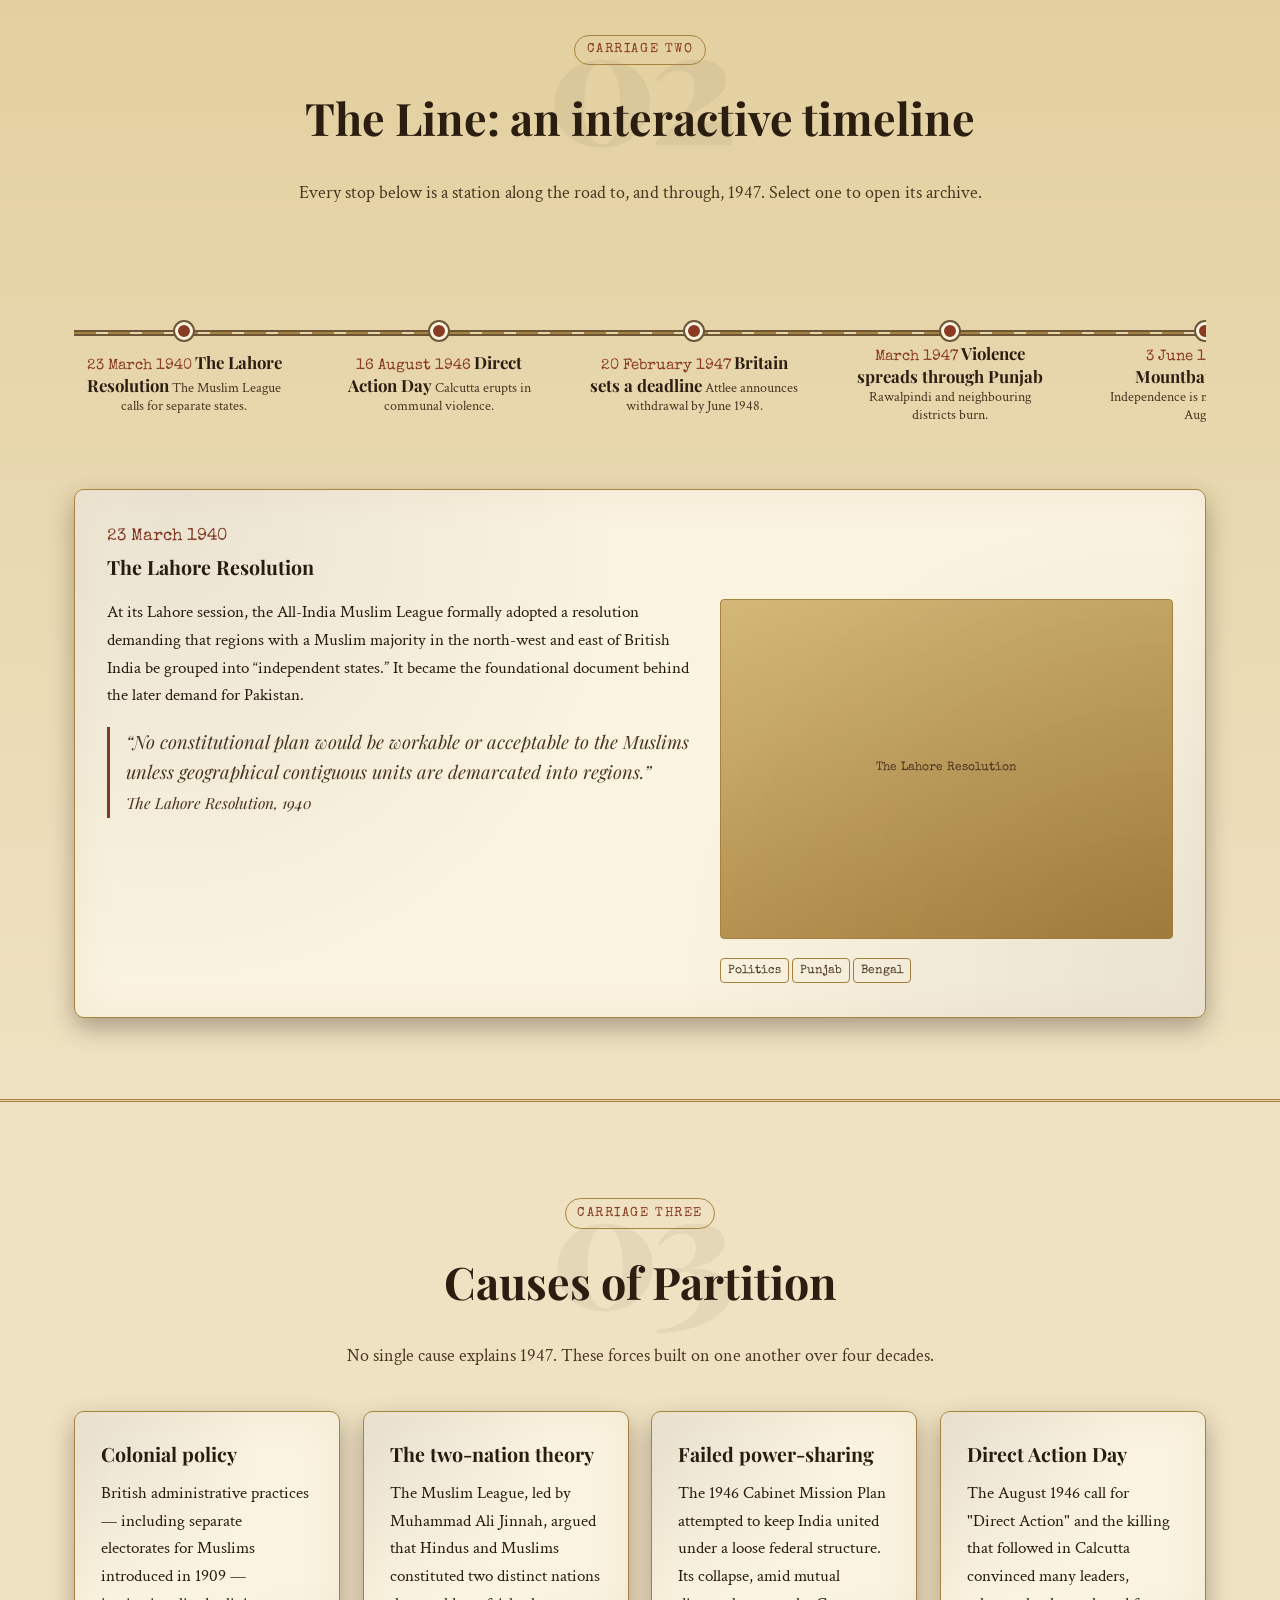
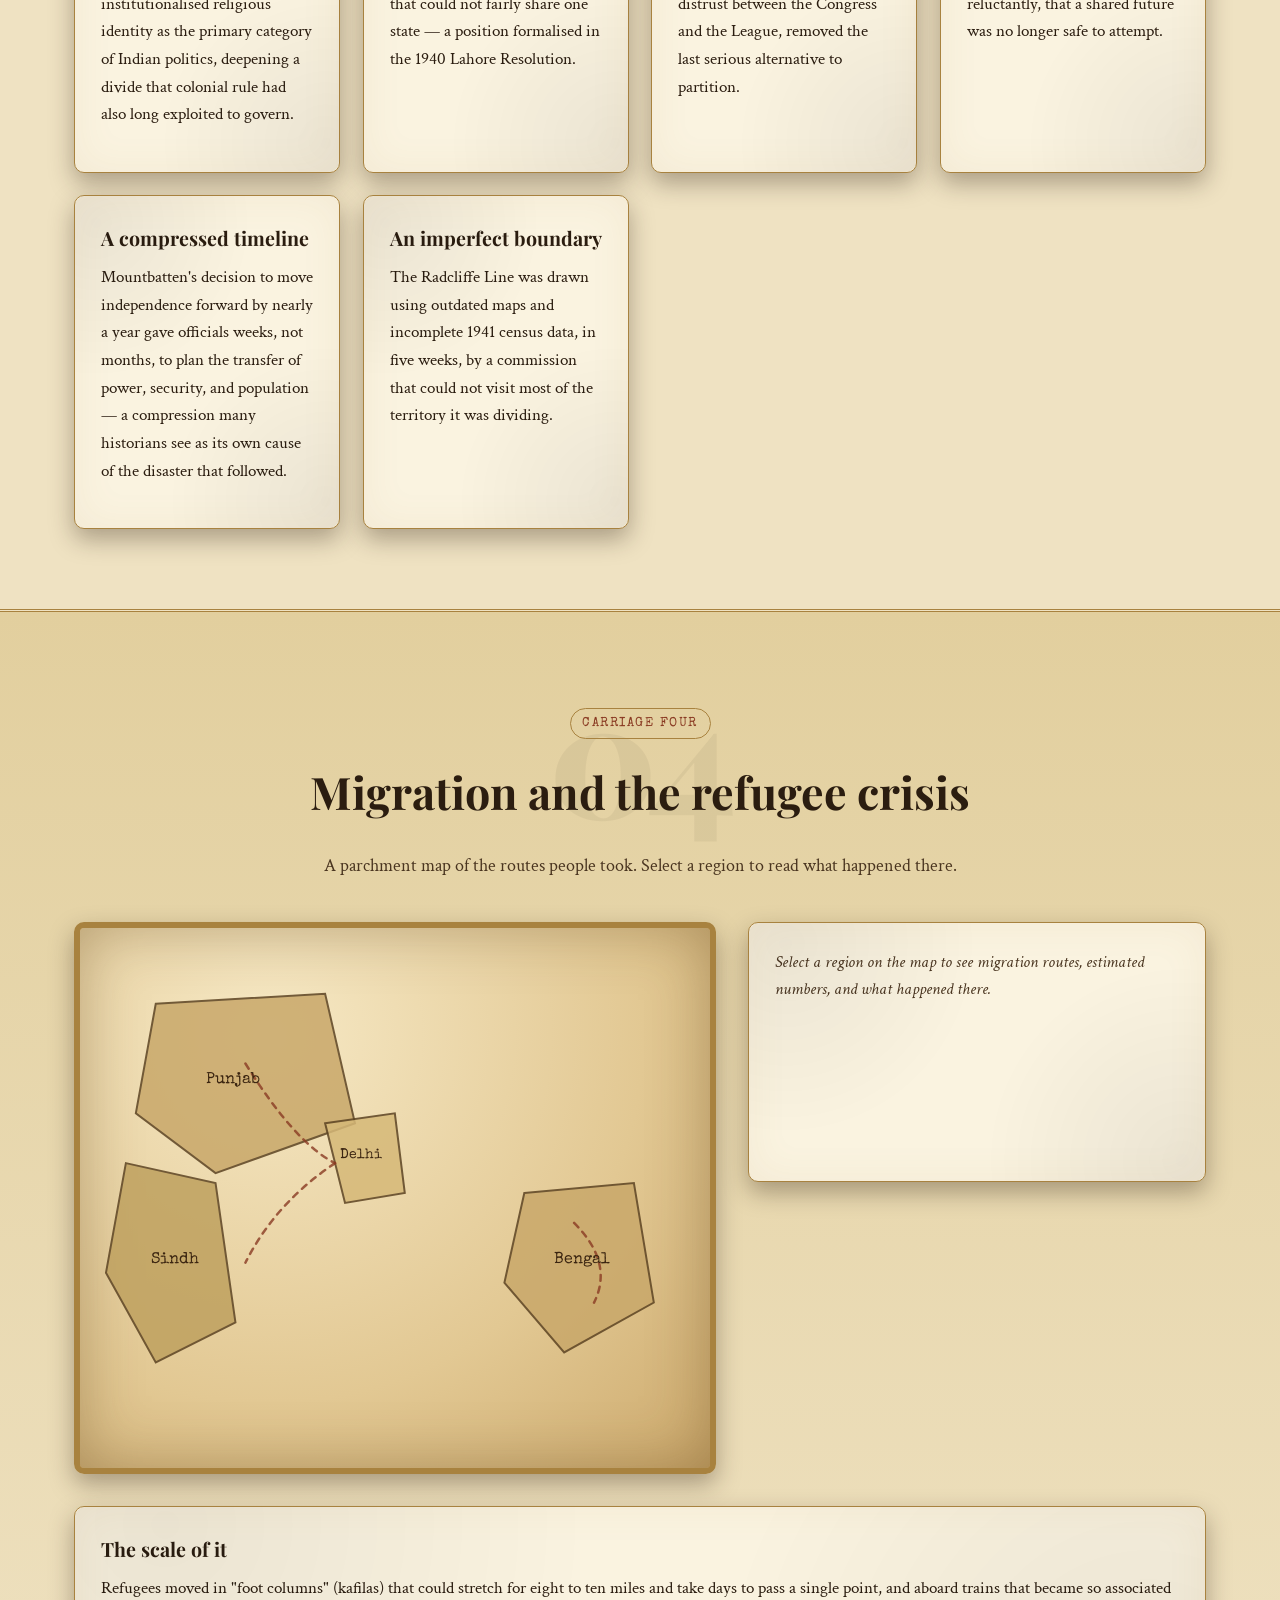
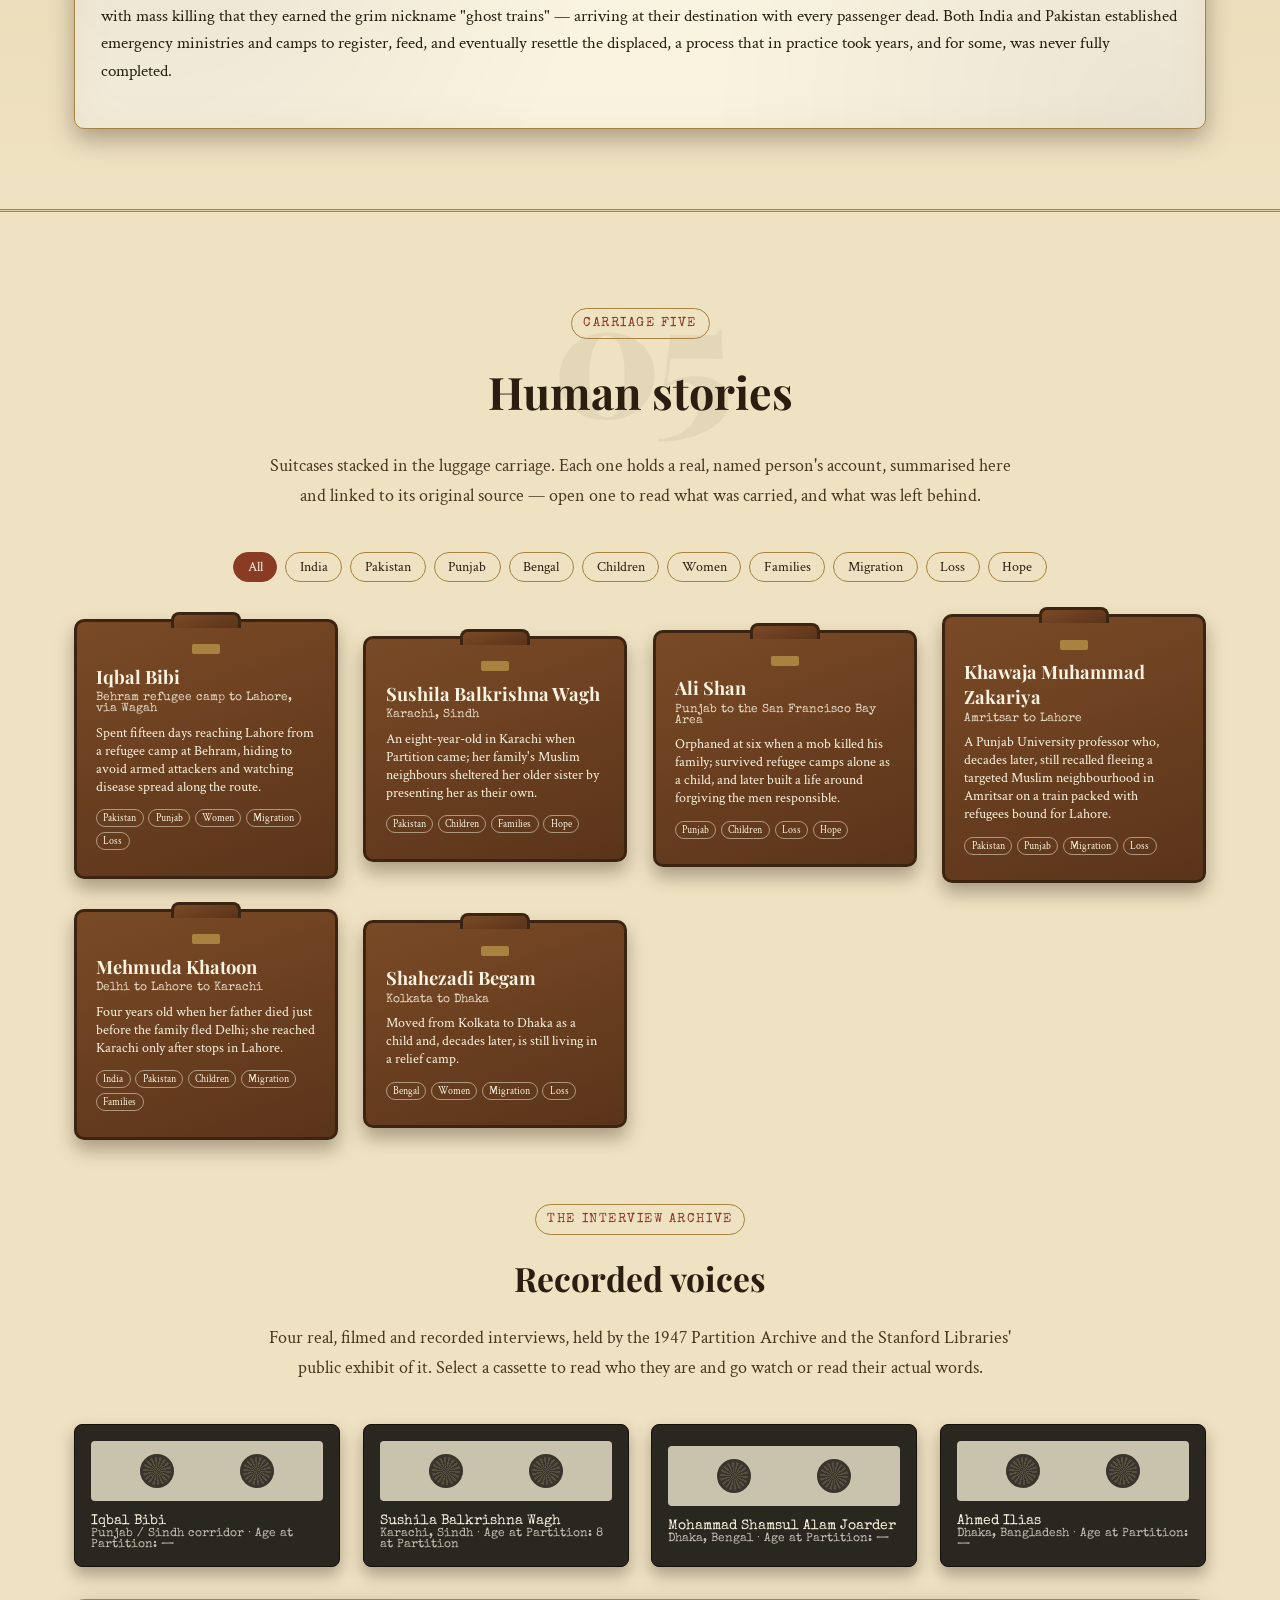
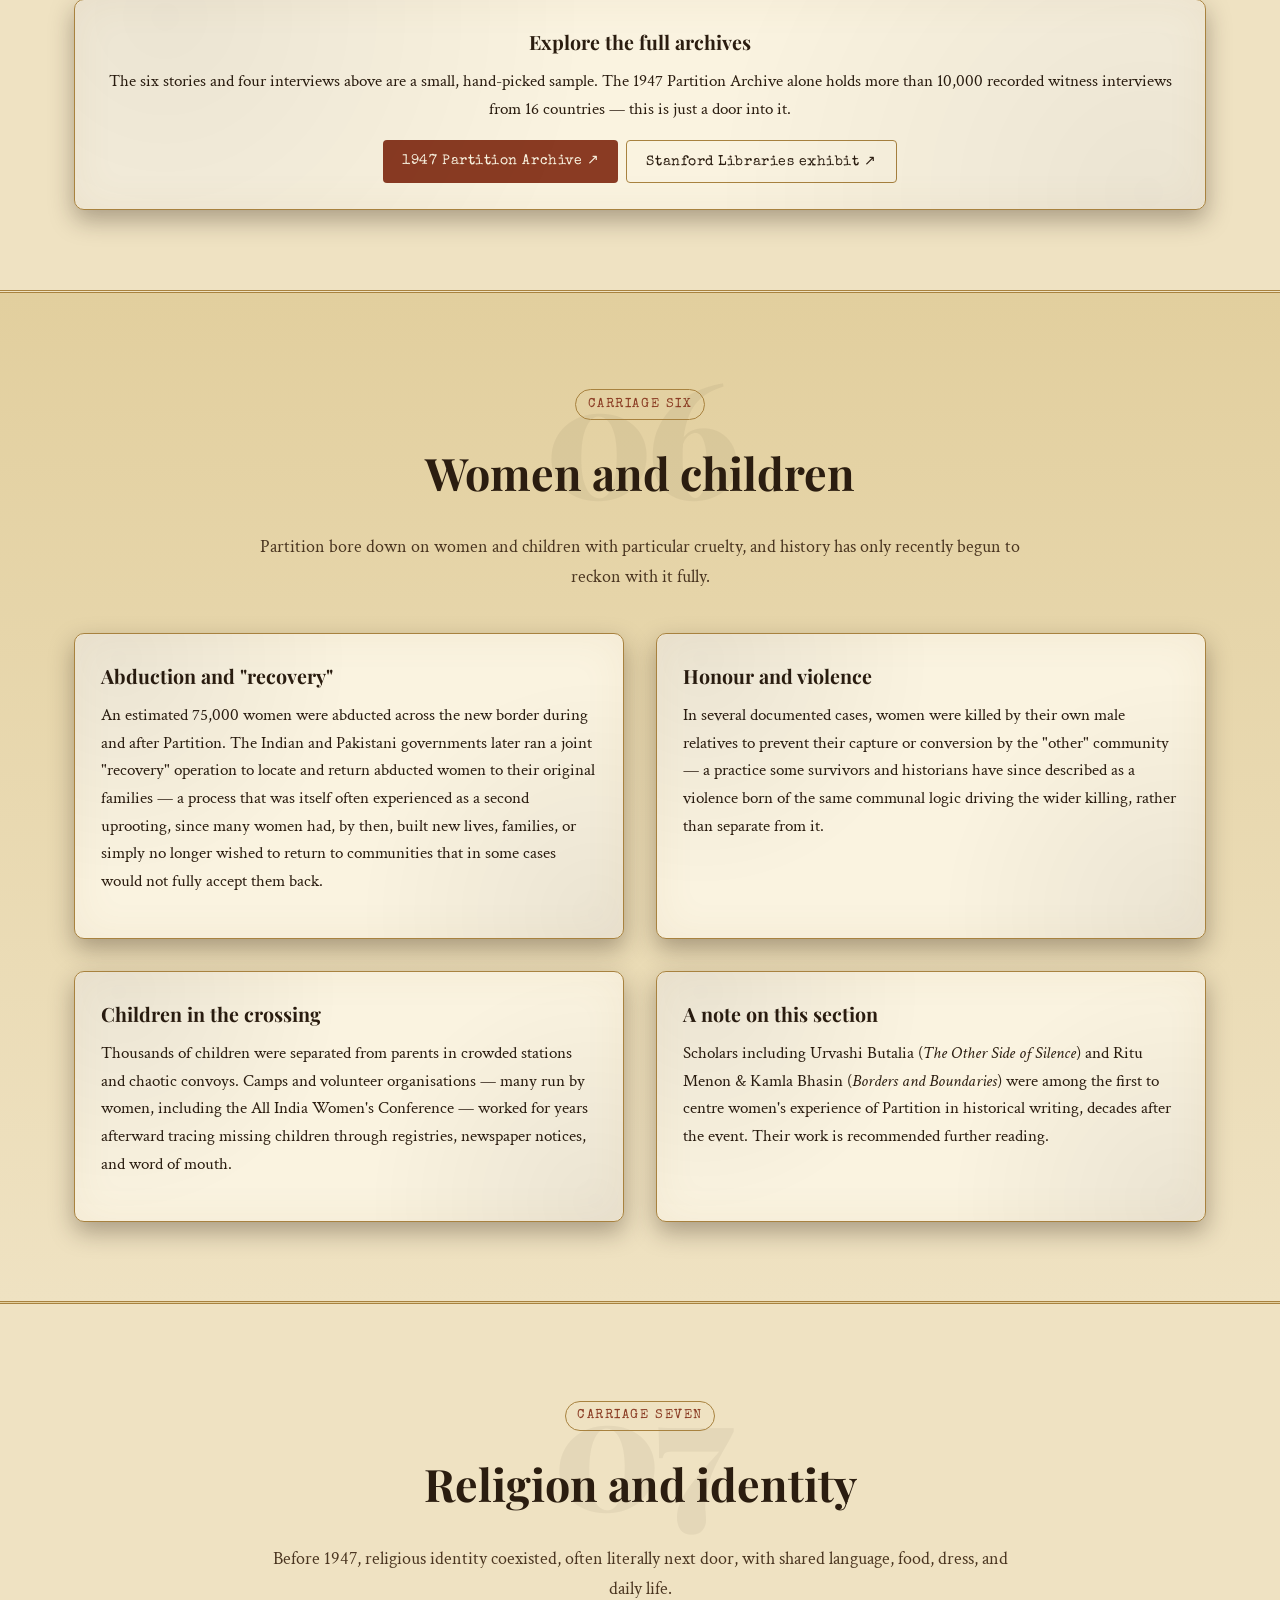
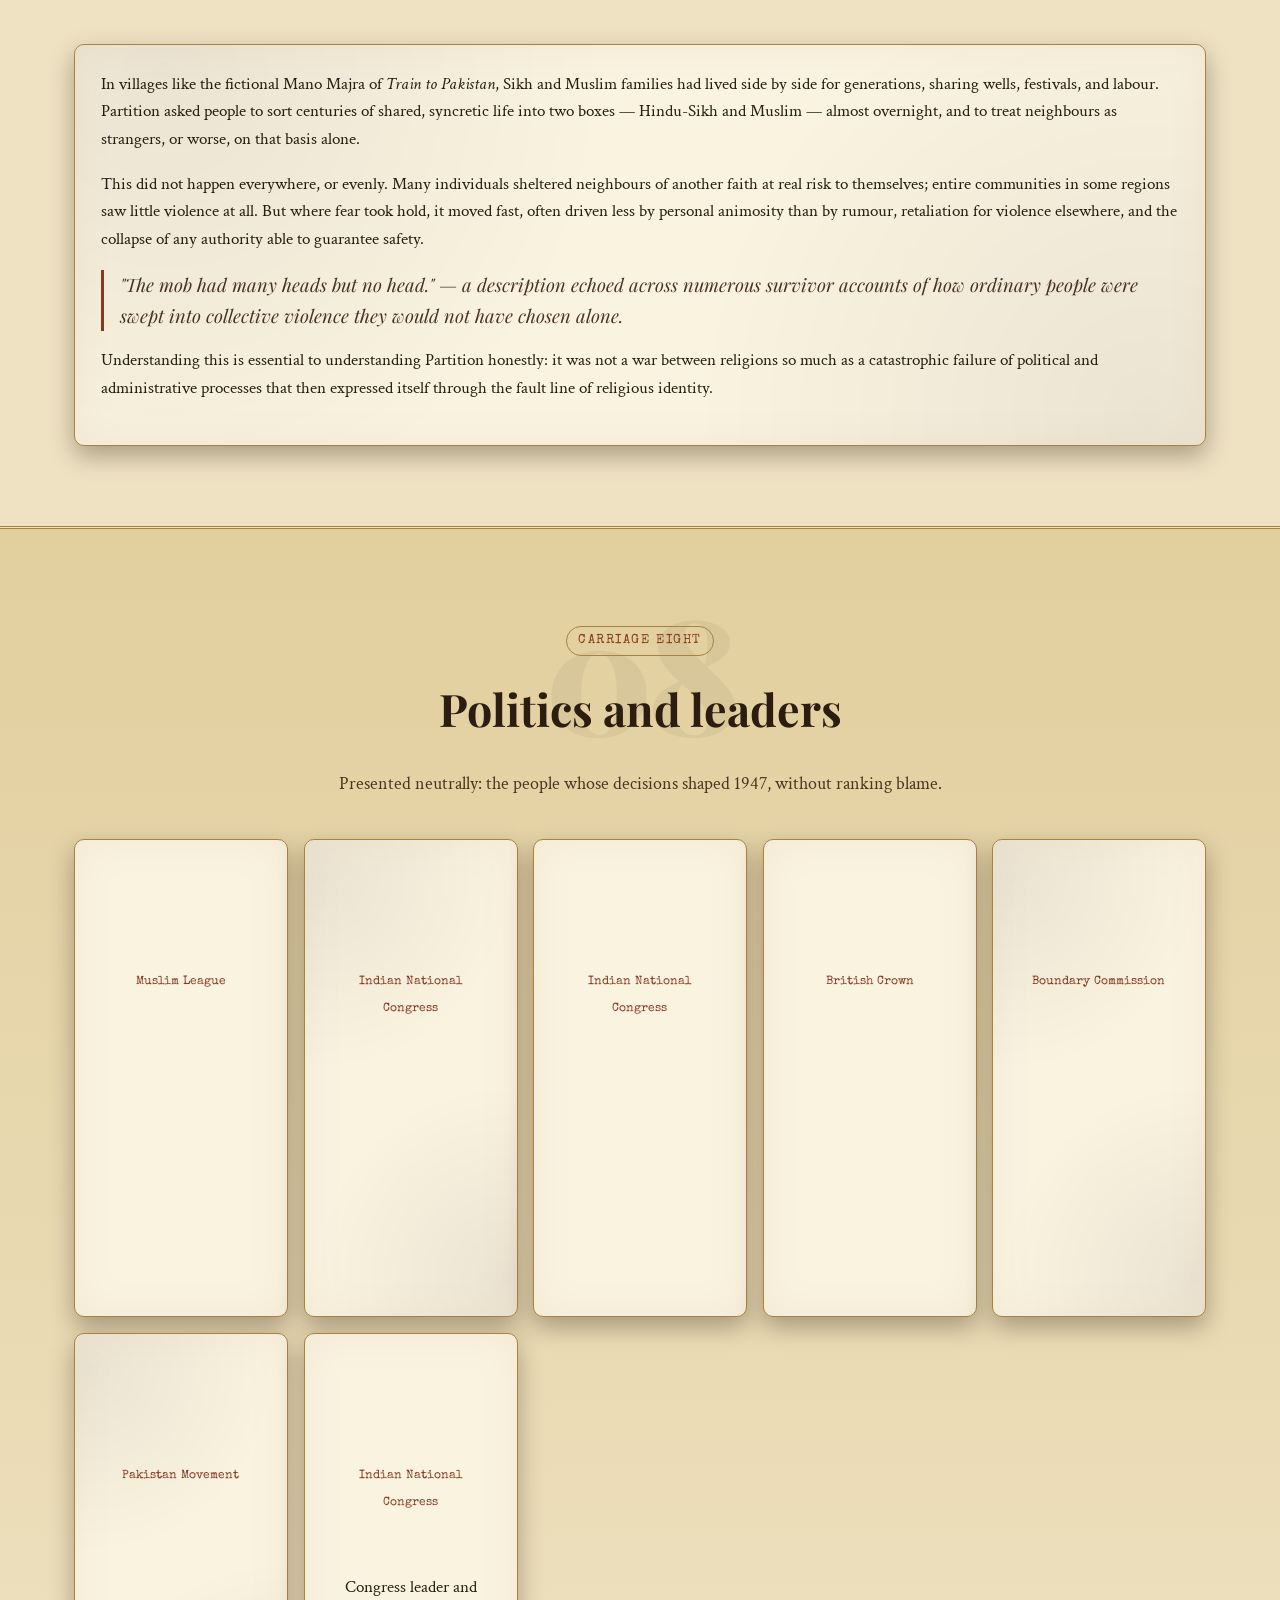
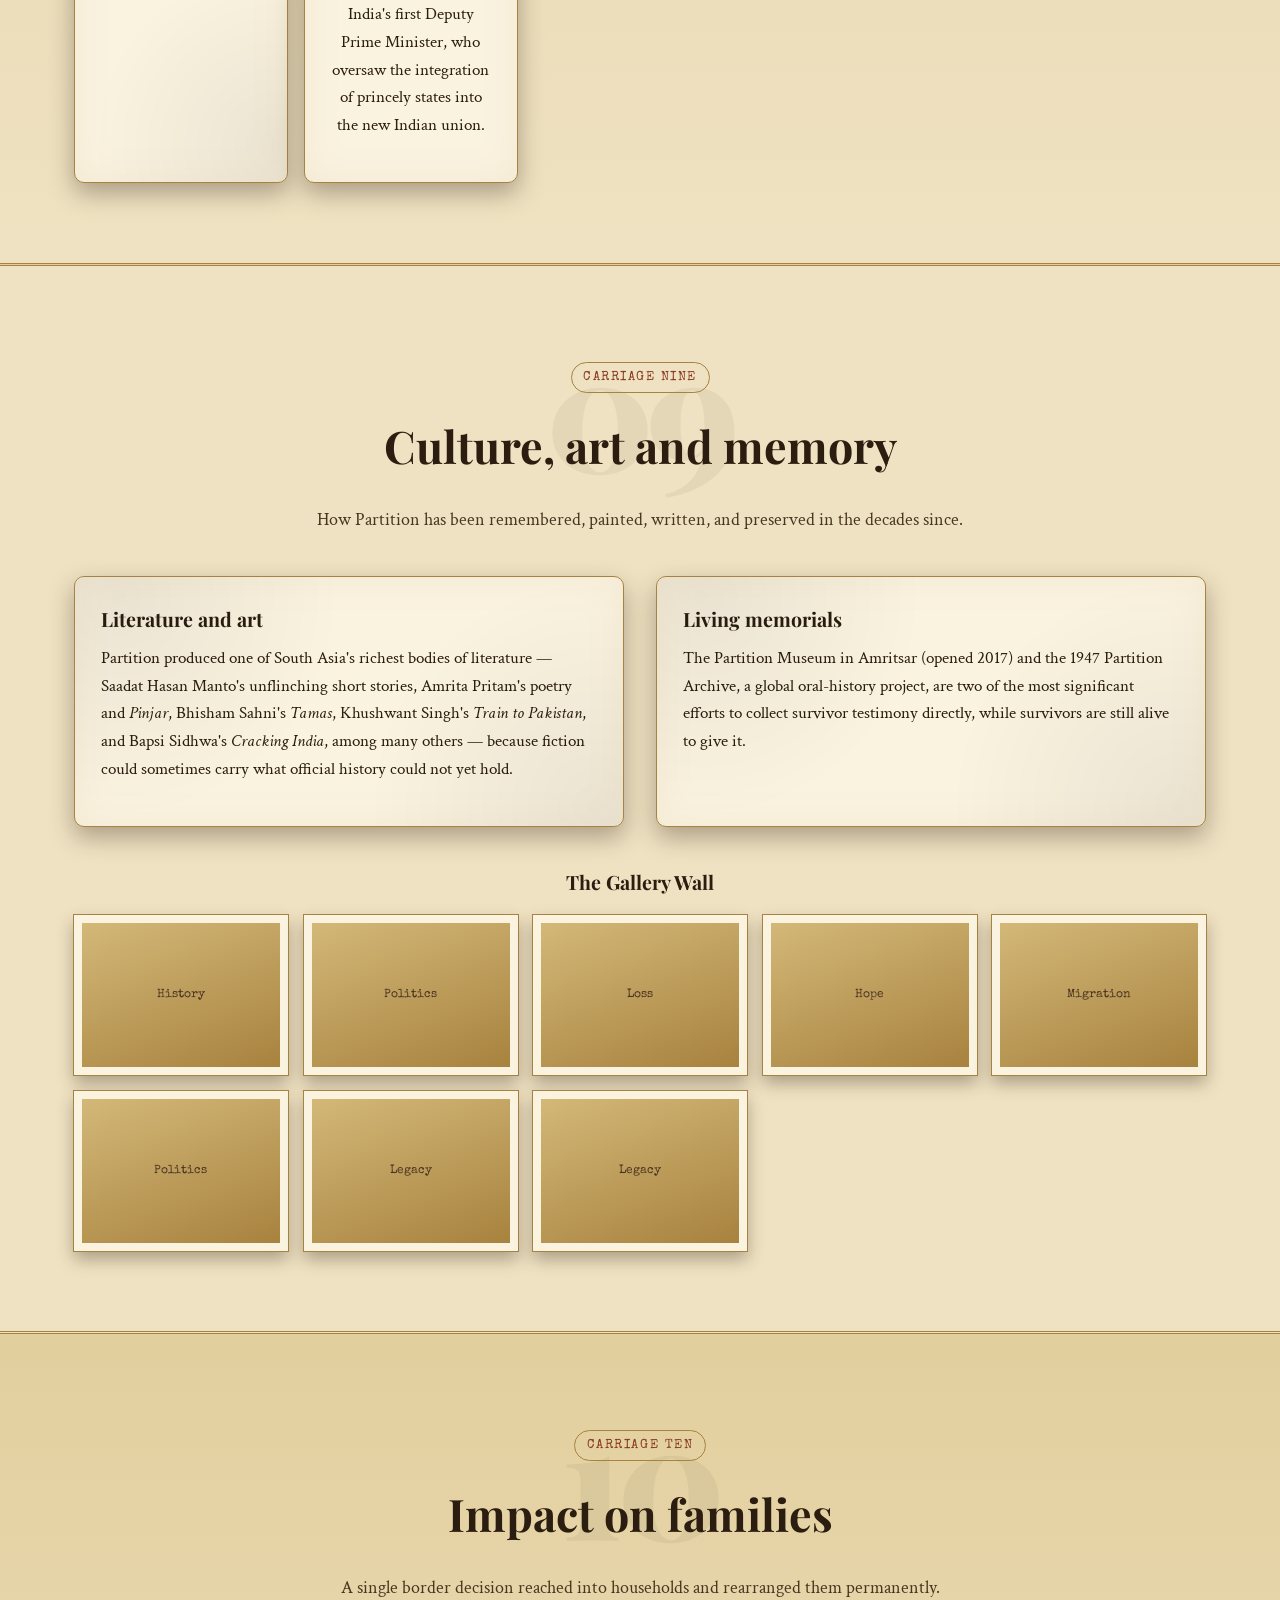
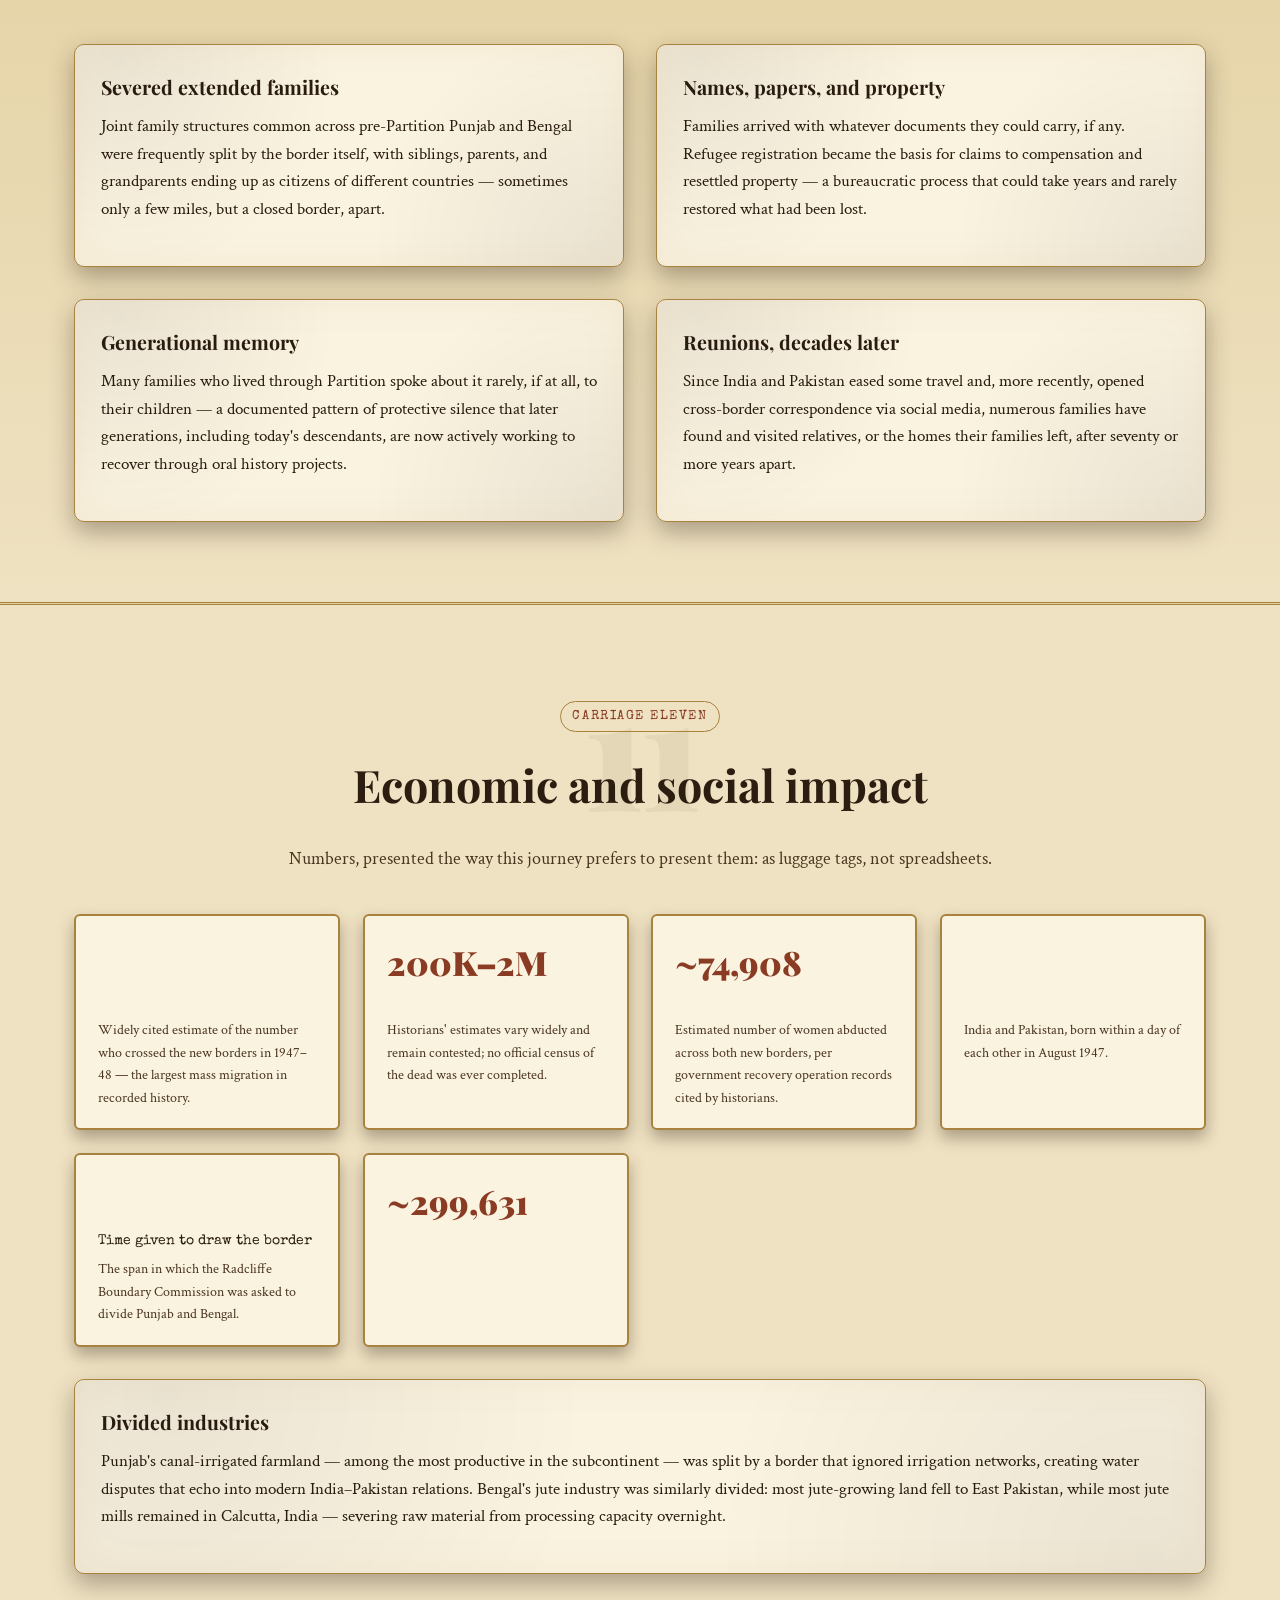
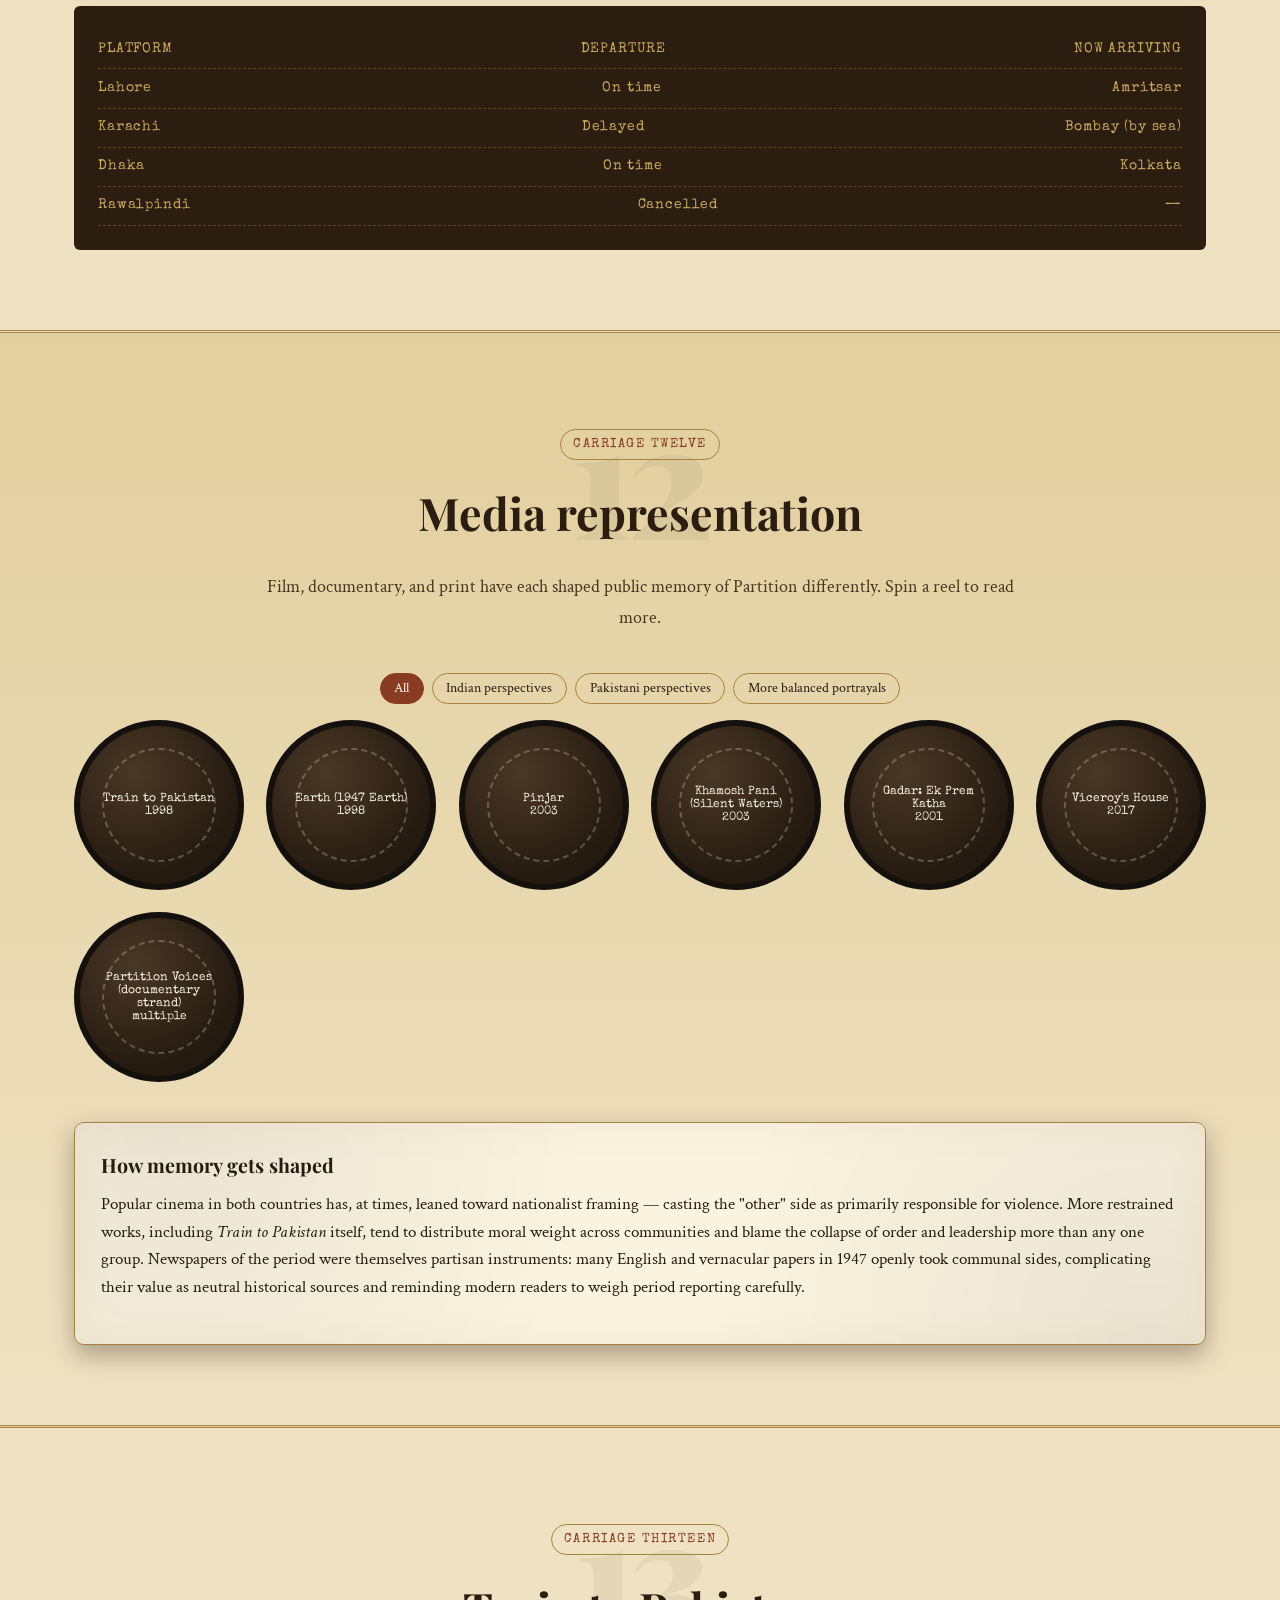
==== commit 59cf9f1f: "Add cache-busting version strings to CSS/JS asset links The map fix (pointer-events on SVG labels) a" ====
--- a/index.html
+++ b/index.html
@@ -8,7 +8,7 @@
 <link rel="icon" href="data:image/svg+xml,%3Csvg xmlns='http://www.w3.org/2000/svg' viewBox='0 0 100 100'%3E%3Crect width='100' height='100' fill='%232b1d10'/%3E%3Ctext x='50' y='68' font-size='60' text-anchor='middle'%3E%F0%9F%9A%82%3C/text%3E%3C/svg%3E">
 <link rel="preconnect" href="https://fonts.googleapis.com">
 <link rel="preconnect" href="https://fonts.gstatic.com" crossorigin>
-<link rel="stylesheet" href="css/style.css">
+<link rel="stylesheet" href="css/style.css?v=3">
 </head>
 <body>
 <!-- Scroll-driven atmosphere: one continuous sky behind the whole journey -->
@@ -724,8 +724,8 @@
   <figcaption id="lightbox-caption"></figcaption>
 </figure>
 
-<script src="js/content.js"></script>
-<script src="js/main.js"></script>
-<script src="js/experience.js"></script>
+<script src="js/content.js?v=3"></script>
+<script src="js/main.js?v=3"></script>
+<script src="js/experience.js?v=3"></script>
 </body>
 </html>
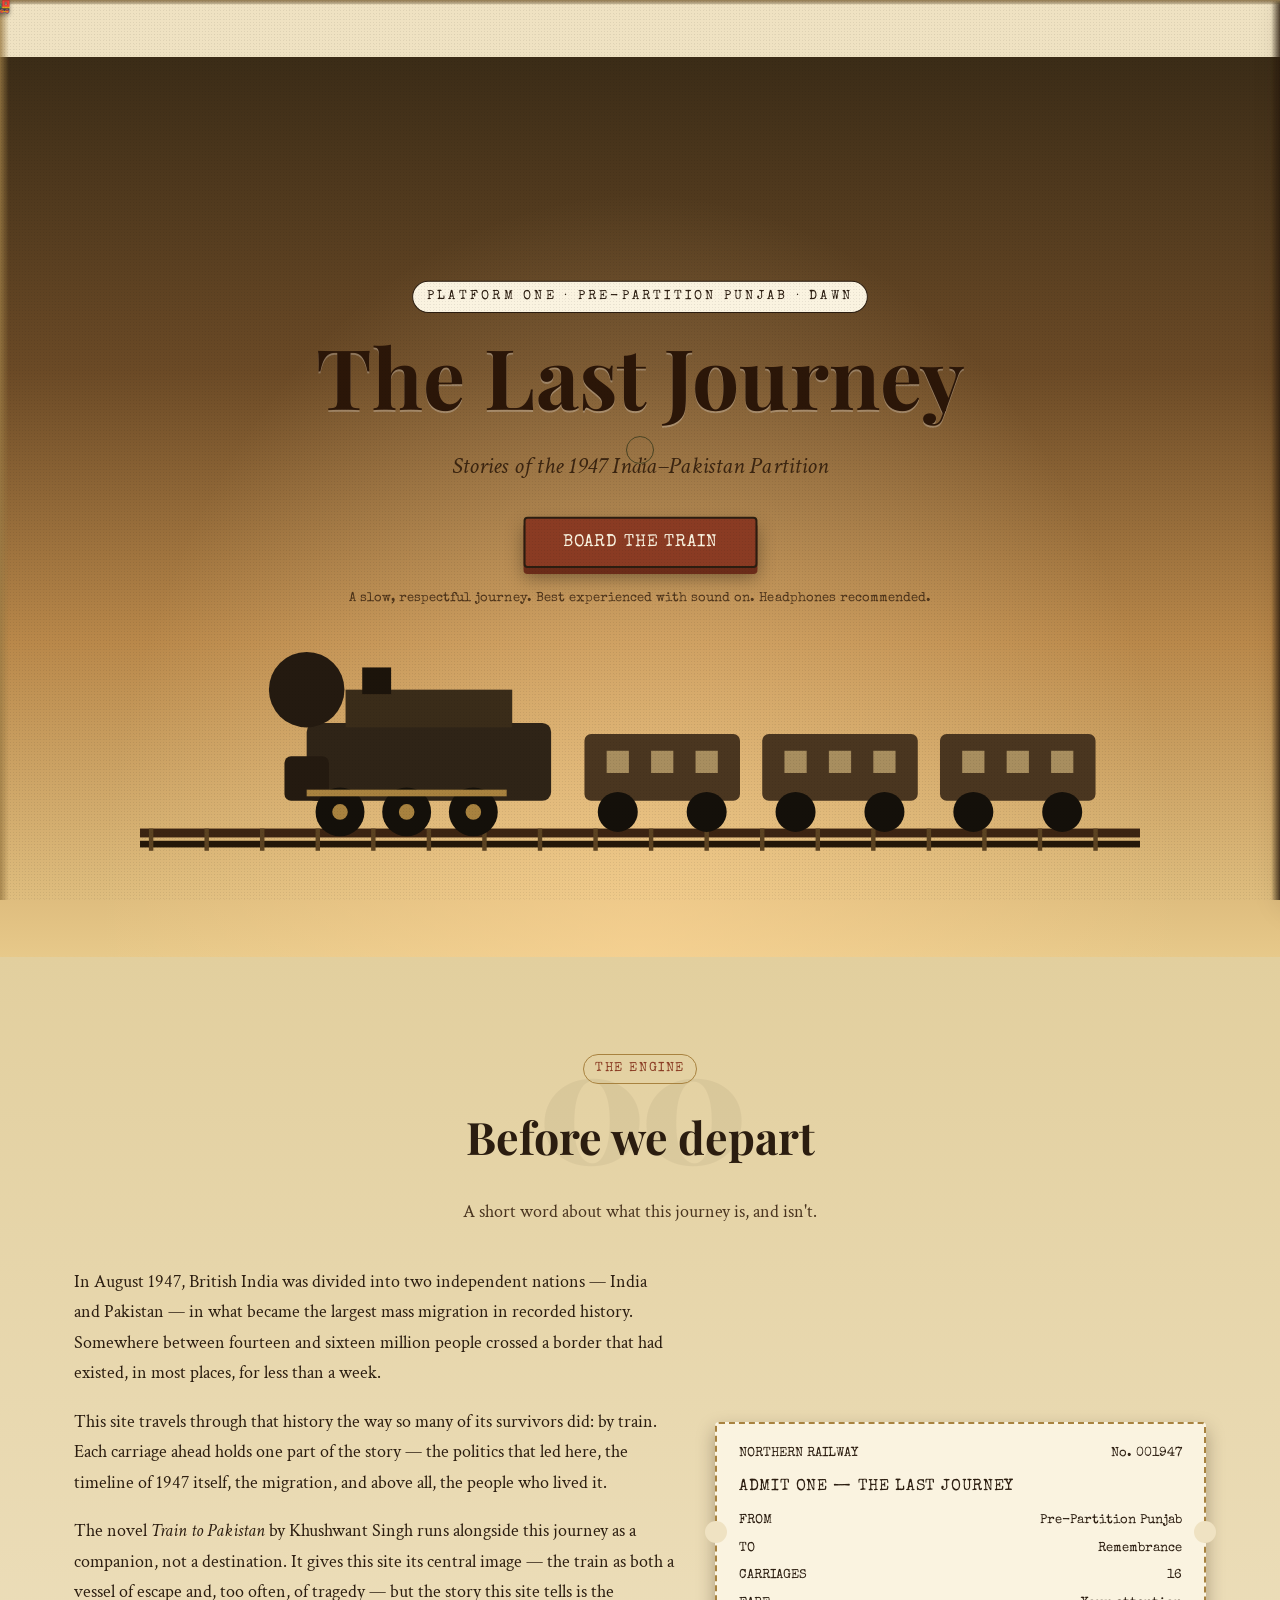
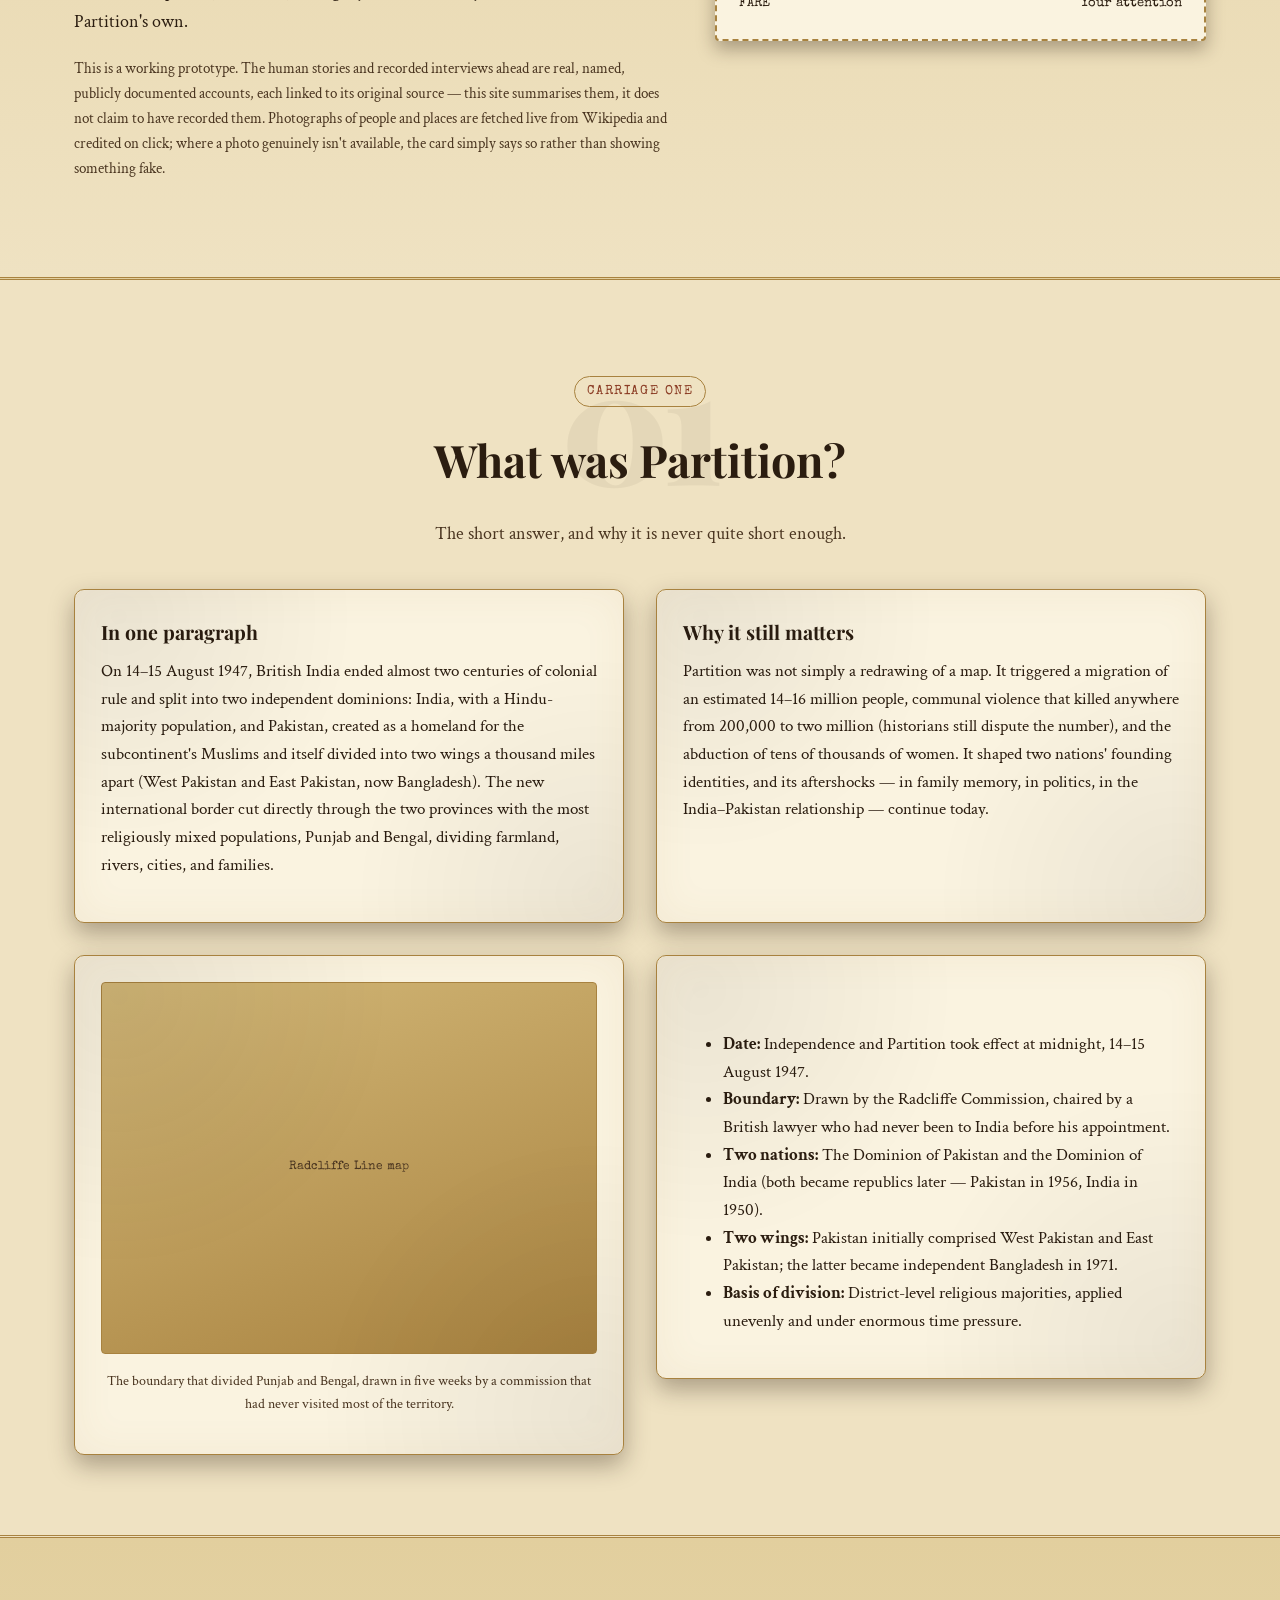
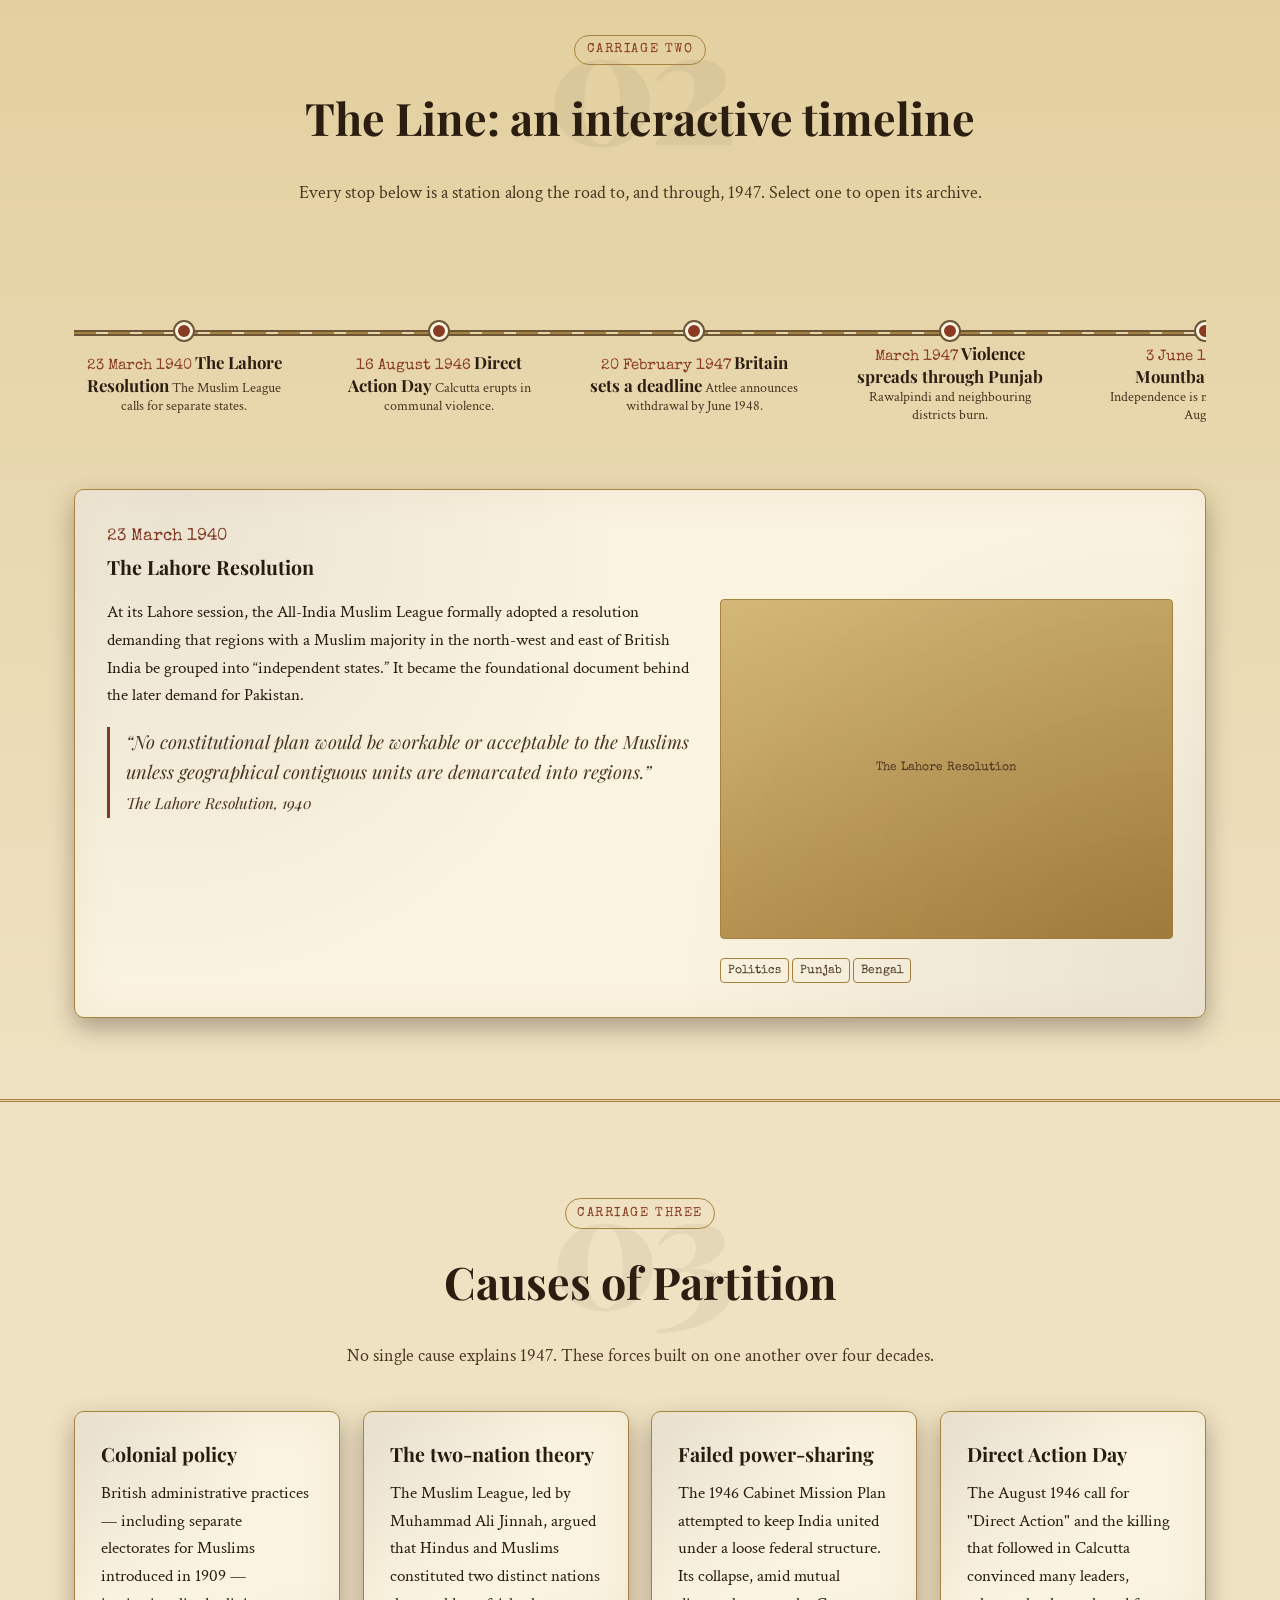
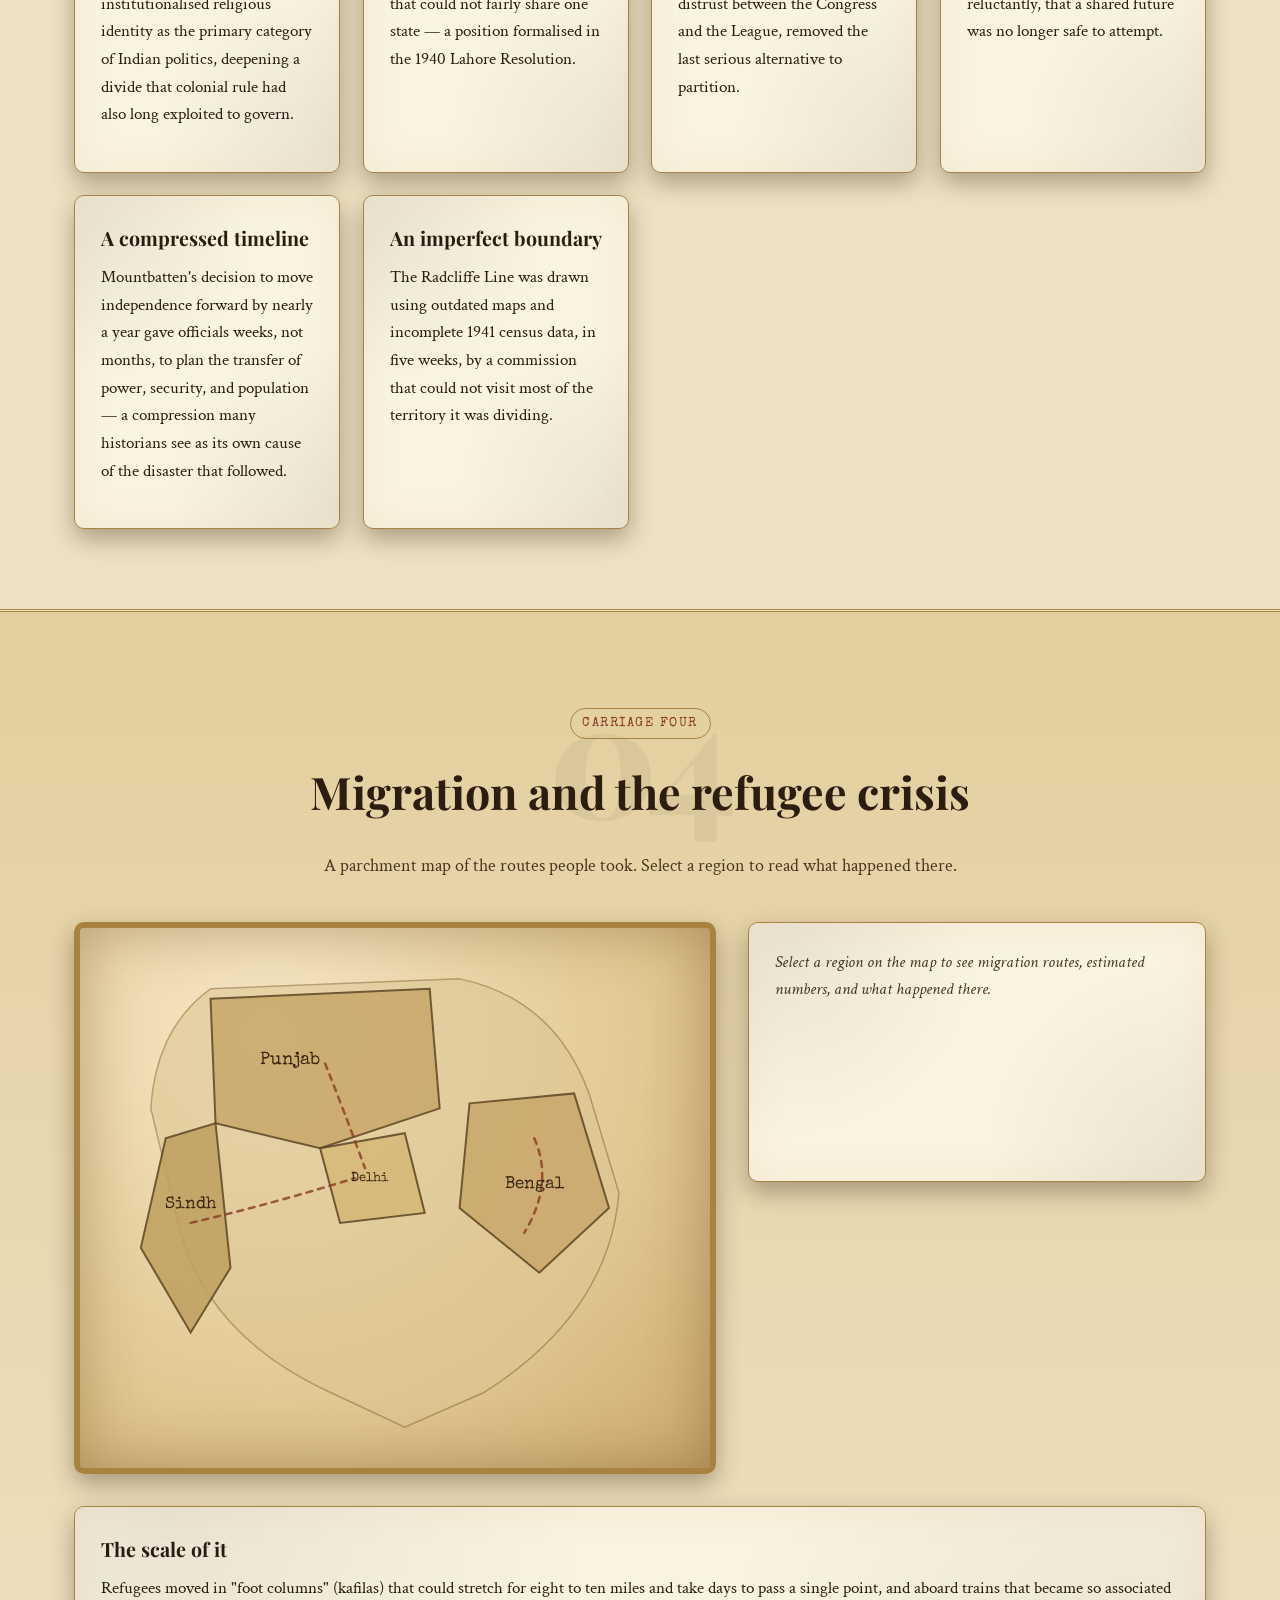
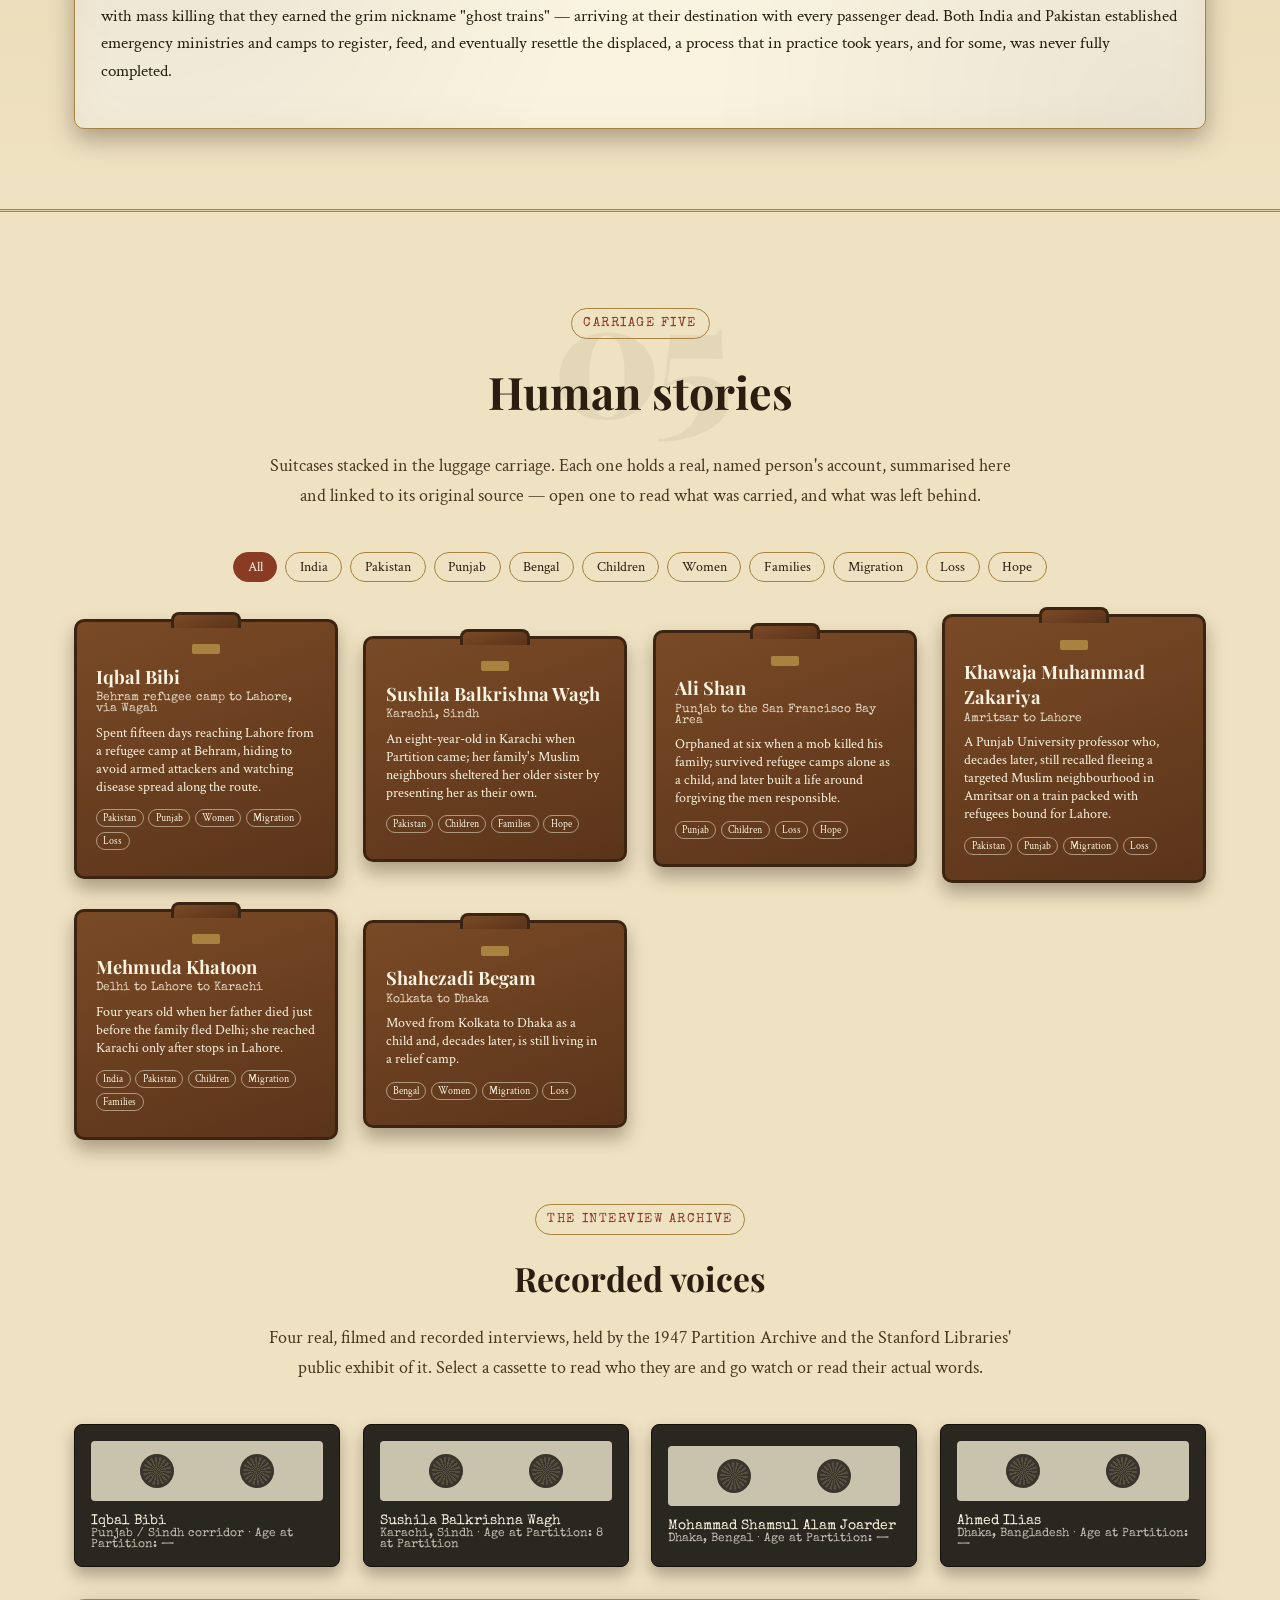
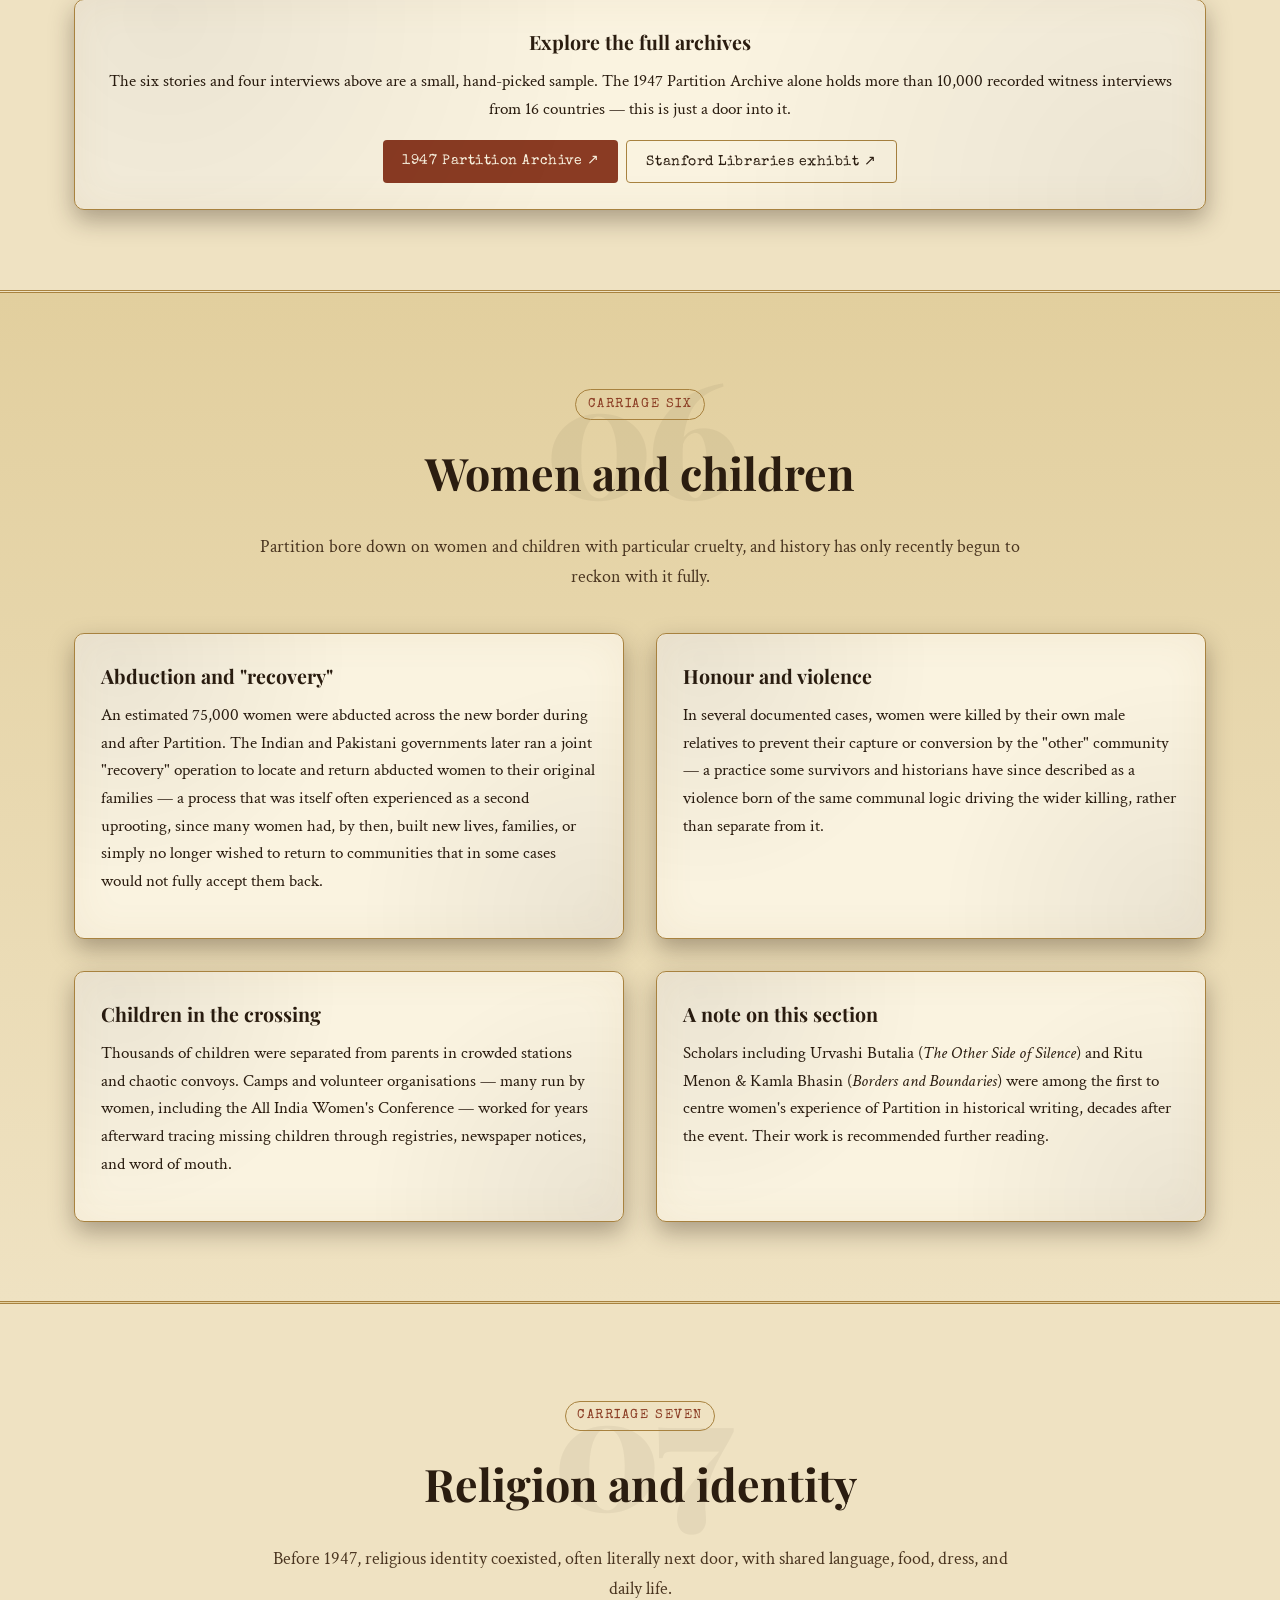
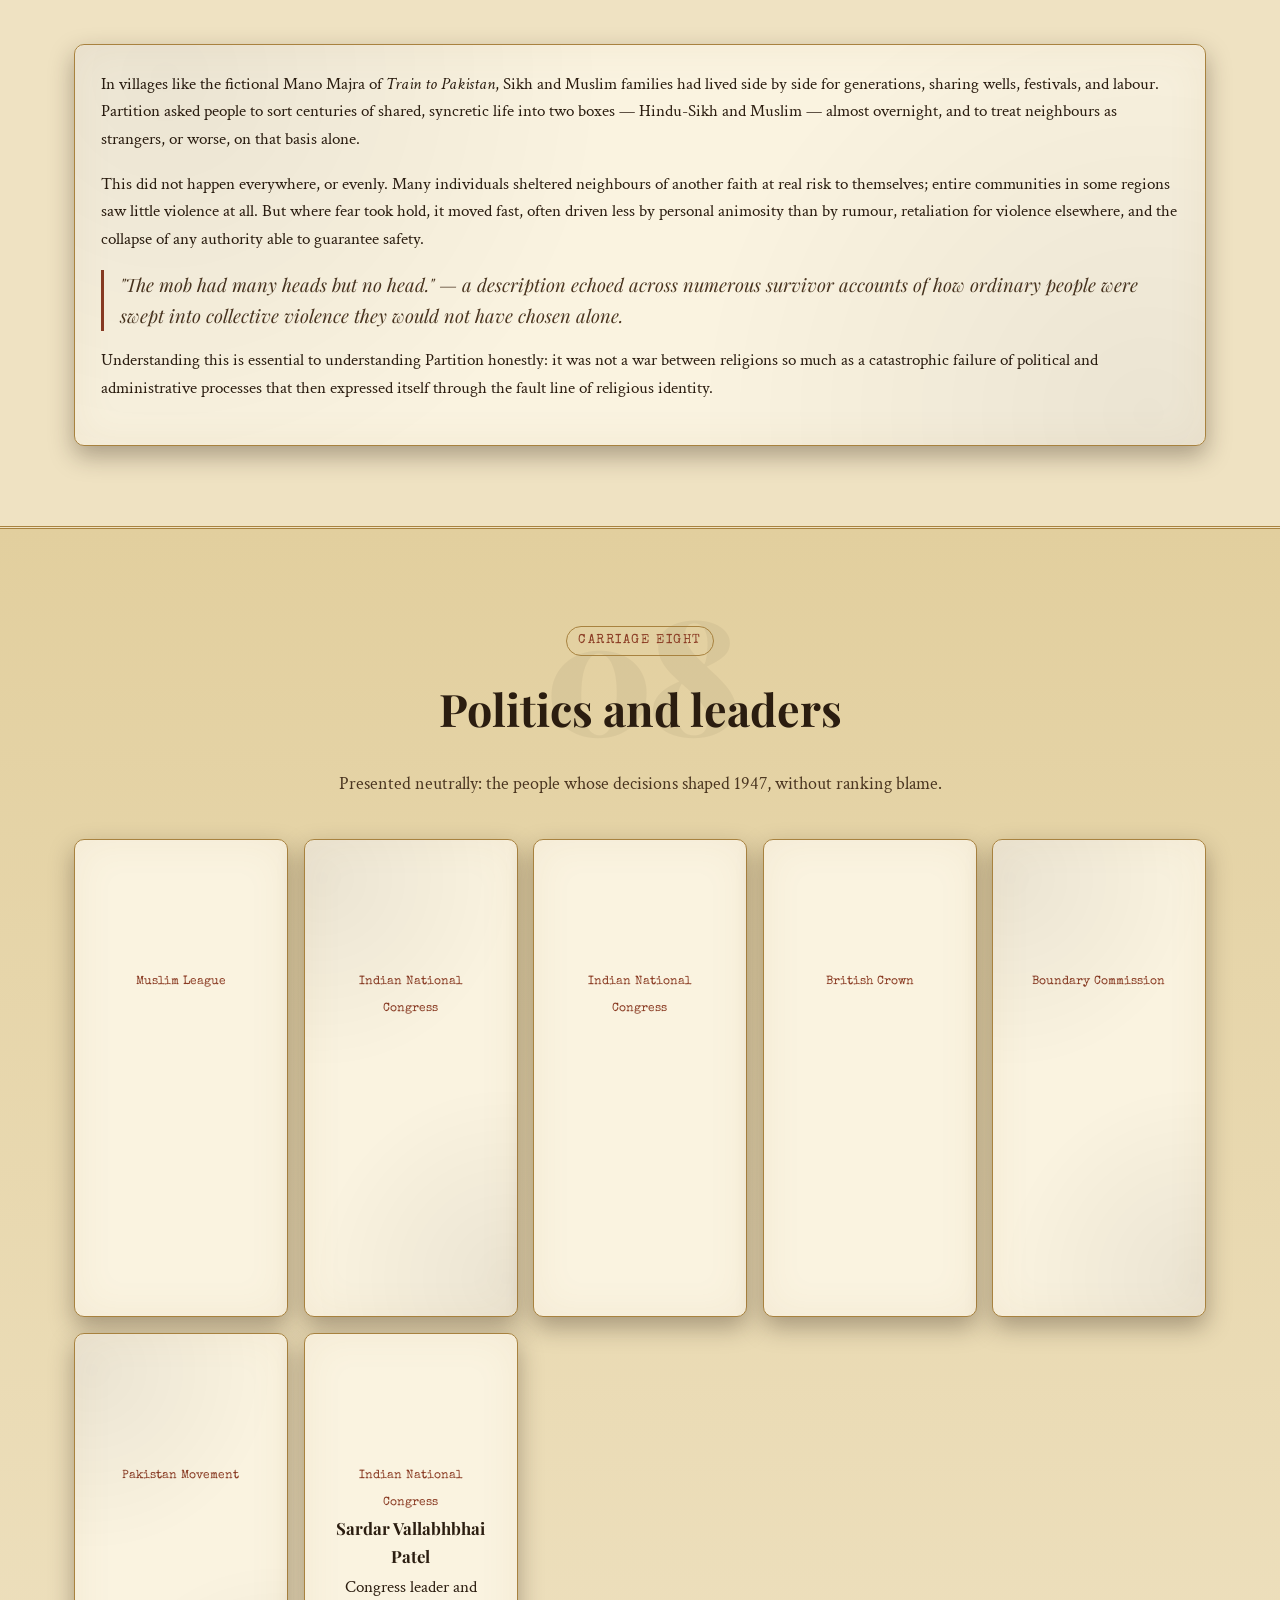
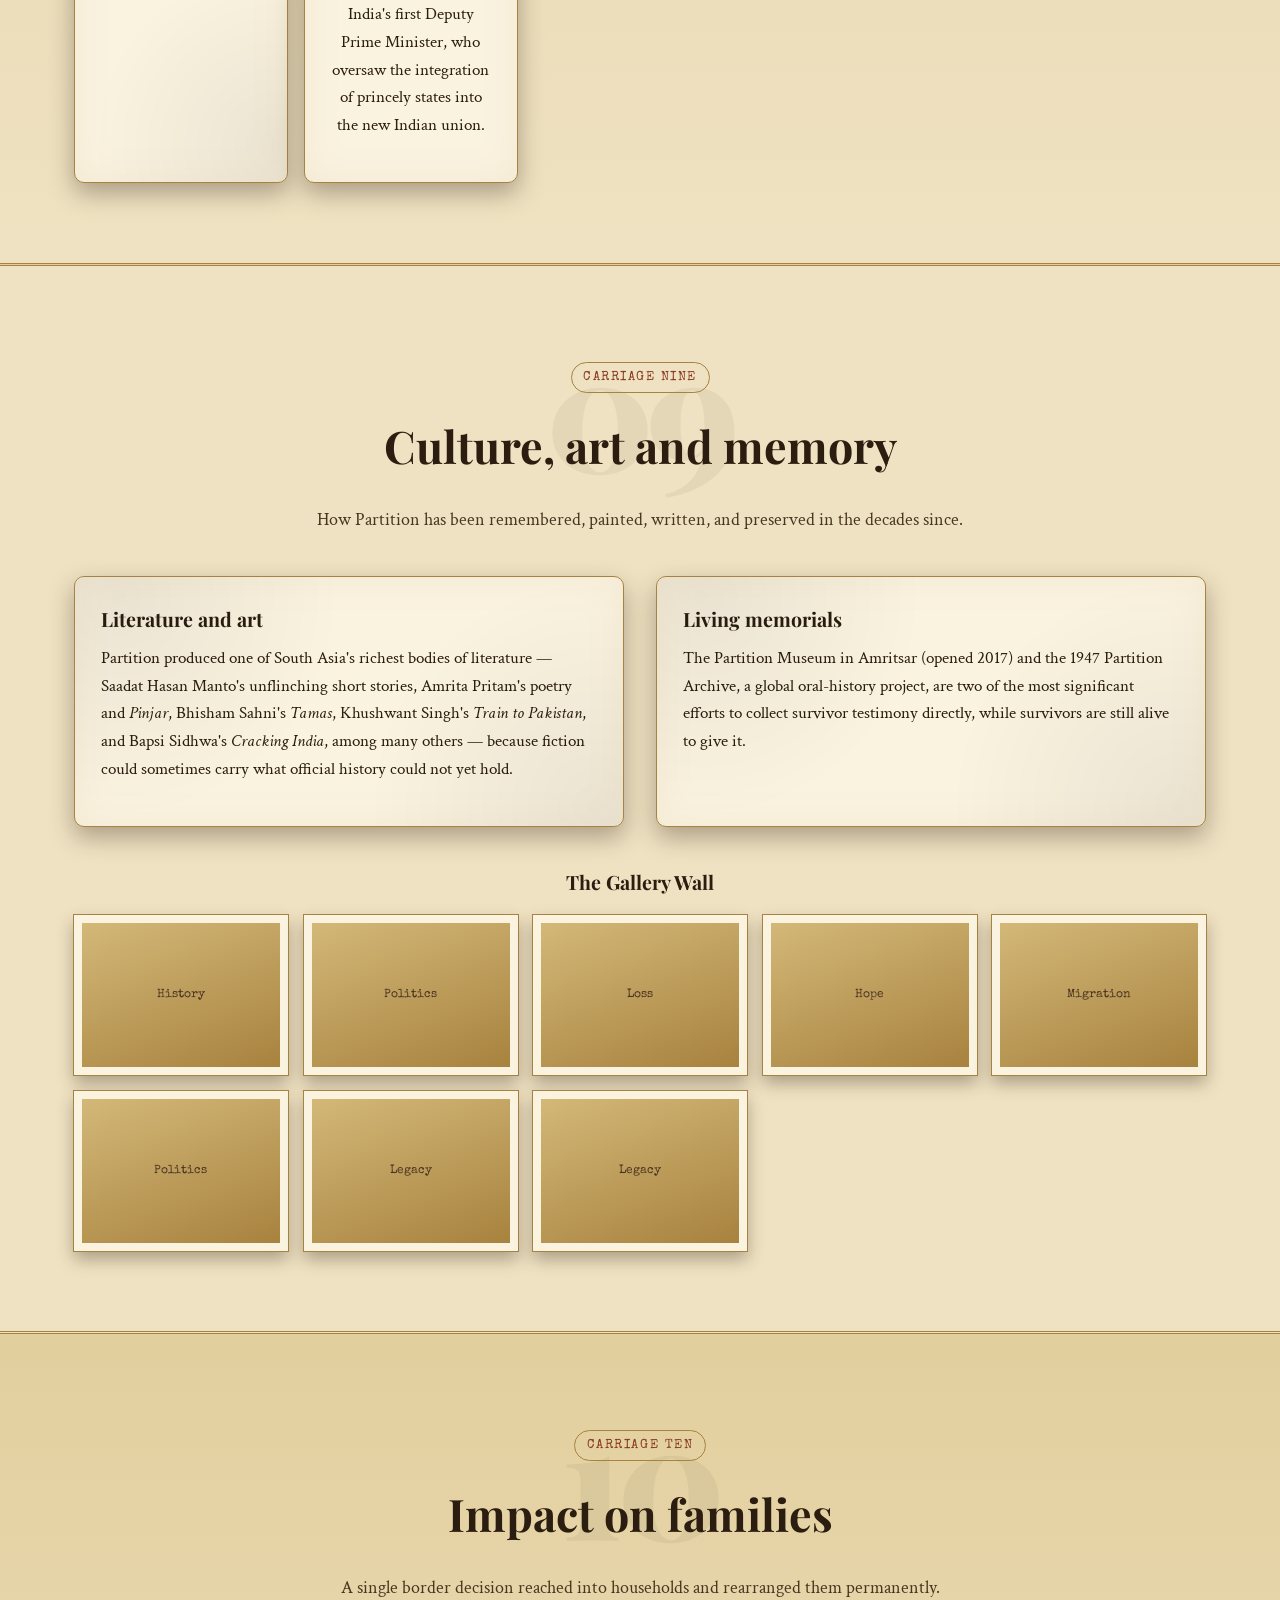
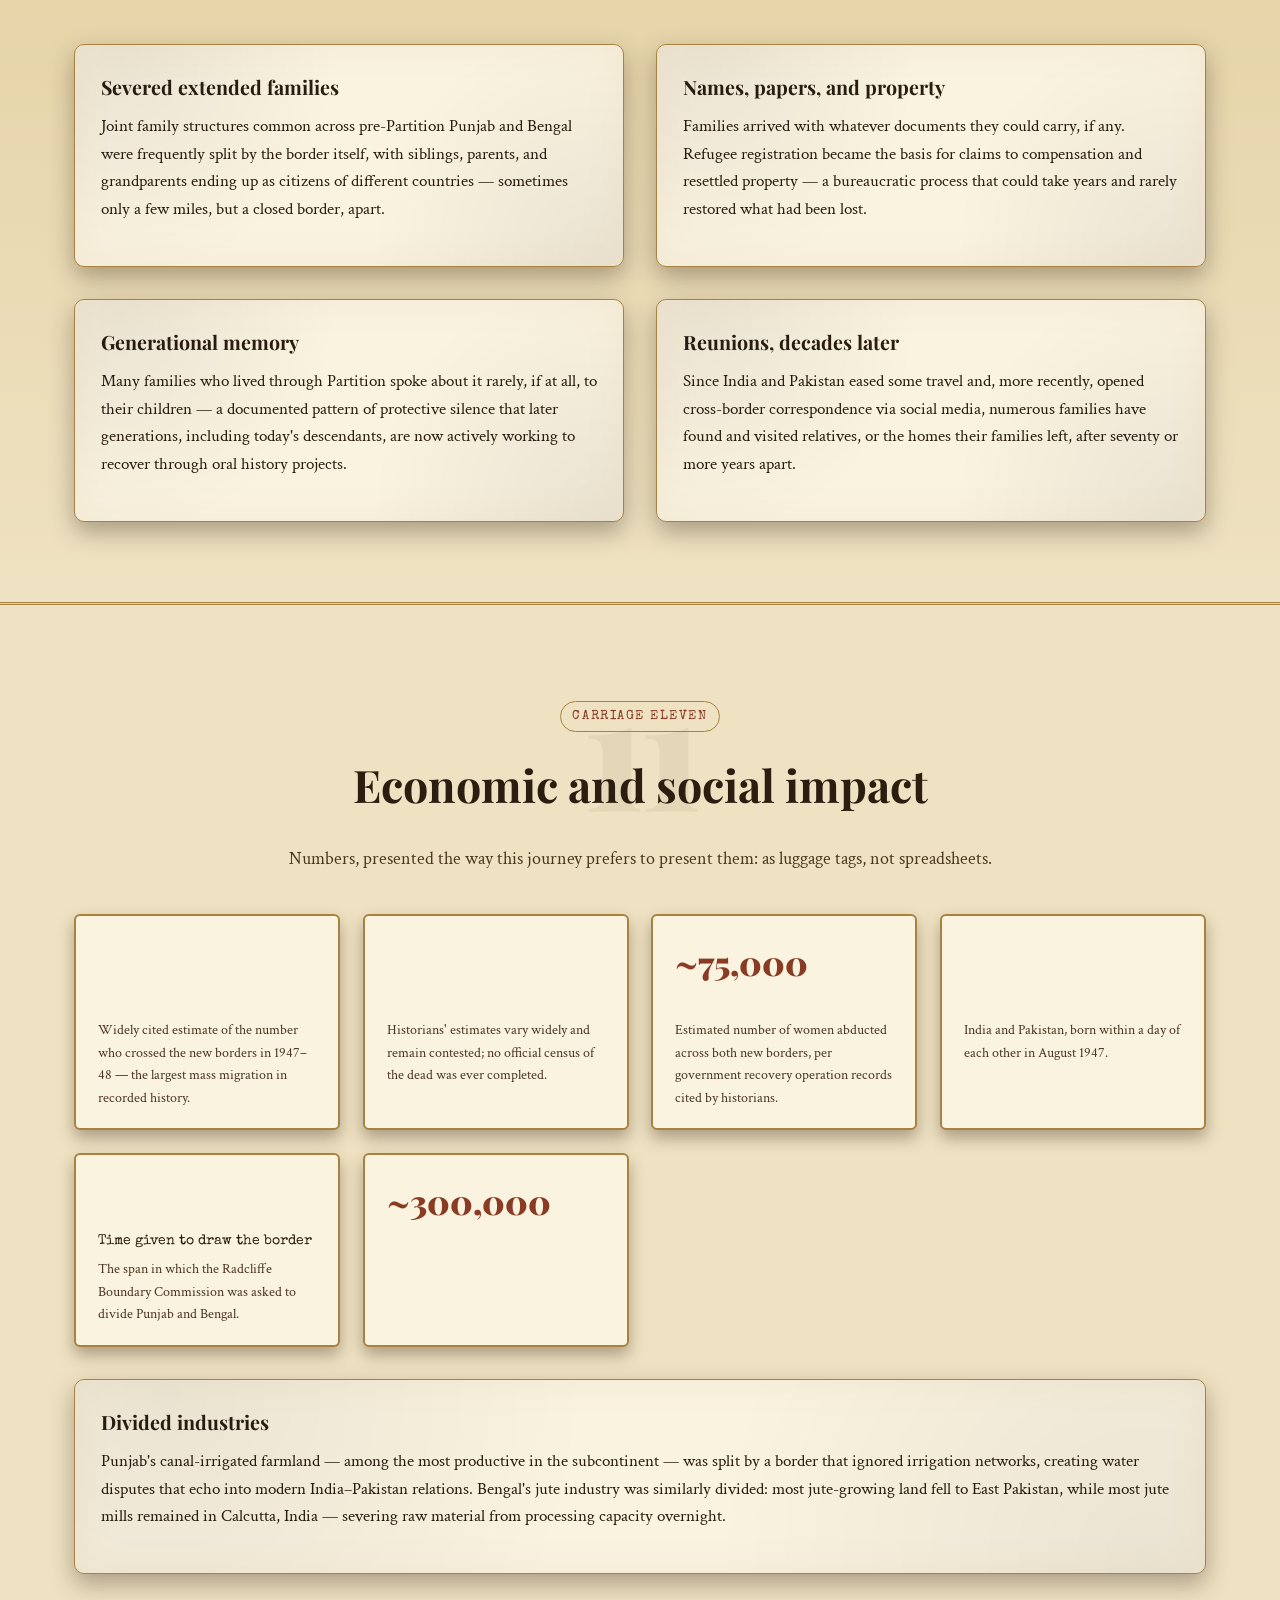
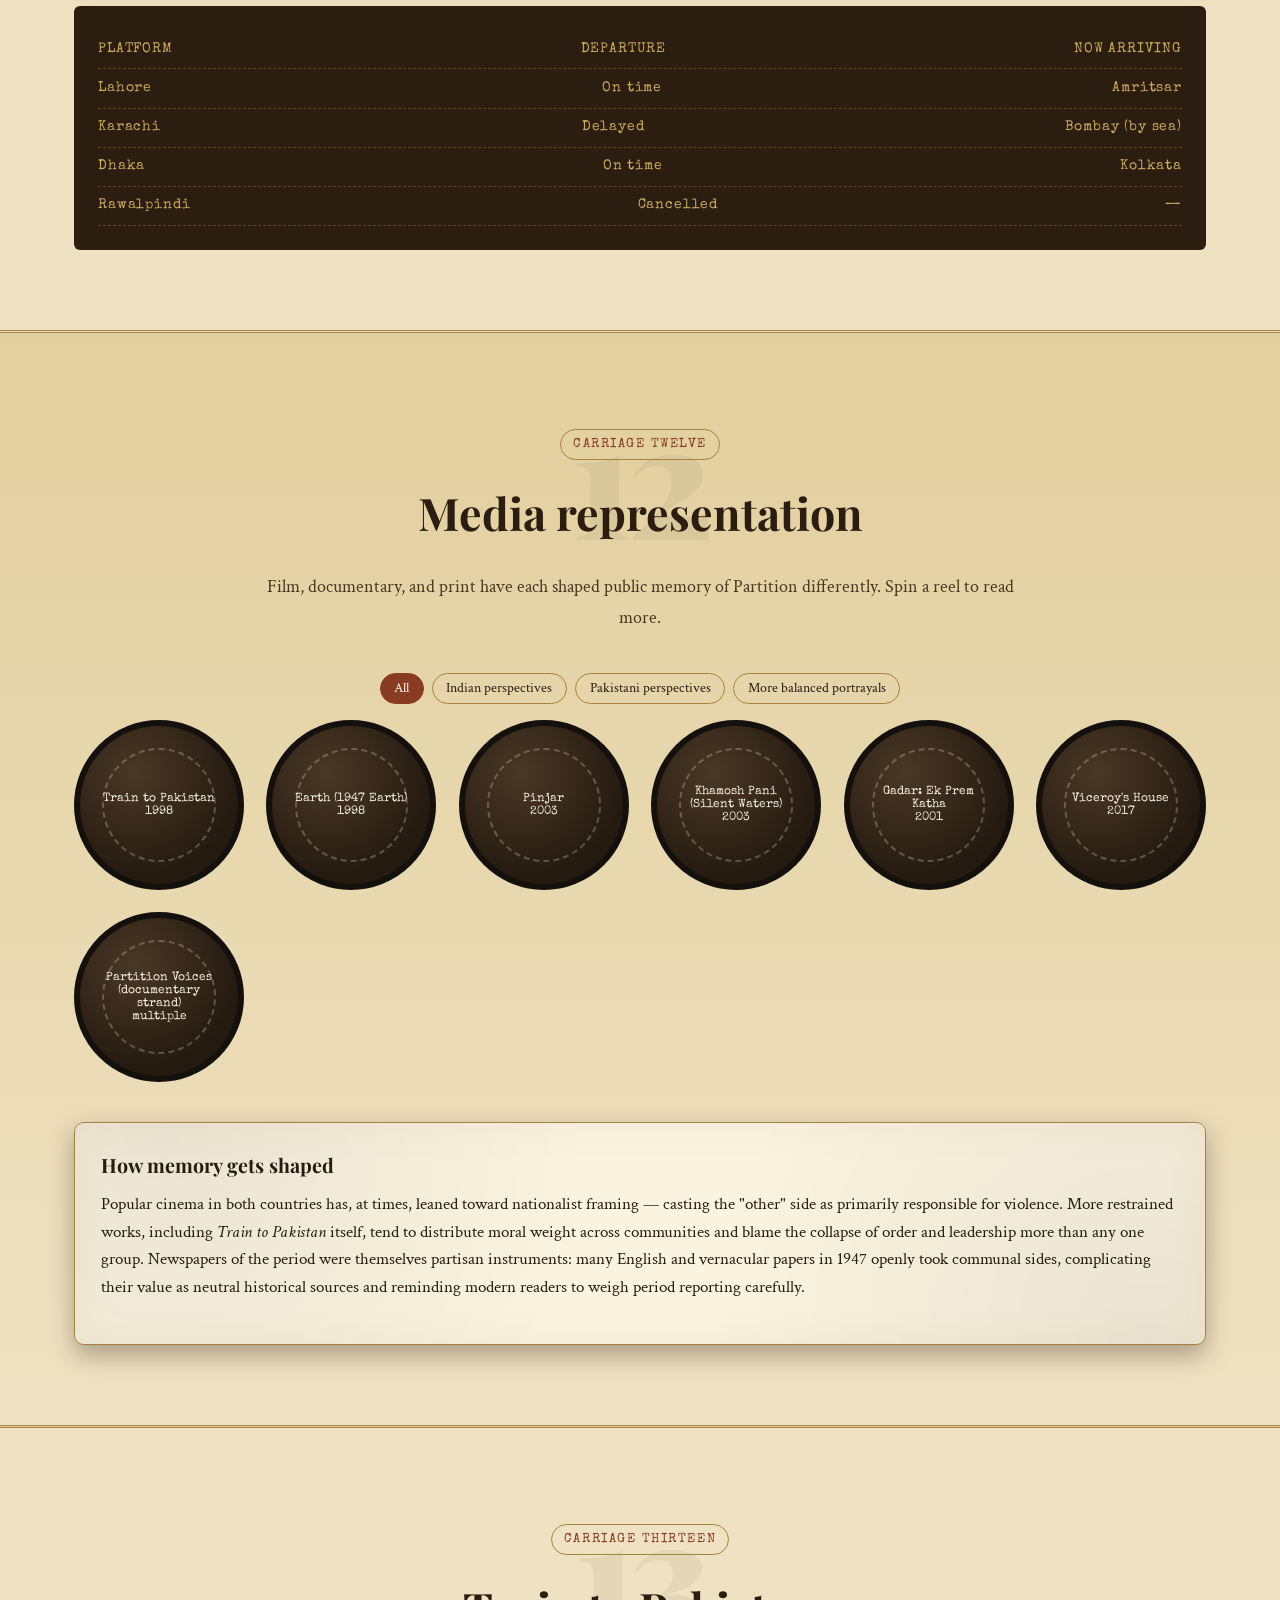
==== commit dd8aa4e4: "Redraw the map so regions read as one cohesive landmass, not floating shapes The four clickable prov" ====
--- a/index.html
+++ b/index.html
@@ -315,17 +315,19 @@
       <div class="parchment-map">
         <svg viewBox="0 0 600 500" xmlns="http://www.w3.org/2000/svg" role="img" aria-label="Simplified historical map of undivided India in 1947, showing Punjab, Bengal, Sindh and Delhi regions with migration routes">
           <title>Simplified 1947 map with clickable regions</title>
-          <path class="map-region" data-region="punjab" tabindex="0" role="button" aria-pressed="false" aria-label="Punjab" d="M60,60 L230,50 L260,180 L120,230 L40,170 Z" fill="#c9a86a" stroke="#5c4322" stroke-width="2"/>
-          <path class="map-region" data-region="delhi" tabindex="0" role="button" aria-pressed="false" aria-label="Delhi and border regions" d="M230,180 L300,170 L310,250 L250,260 Z" fill="#d6b978" stroke="#5c4322" stroke-width="2"/>
-          <path class="map-region" data-region="sindh" tabindex="0" role="button" aria-pressed="false" aria-label="Sindh" d="M30,220 L120,240 L140,380 L60,420 L10,330 Z" fill="#bfa15f" stroke="#5c4322" stroke-width="2"/>
-          <path class="map-region" data-region="bengal" tabindex="0" role="button" aria-pressed="false" aria-label="Bengal" d="M430,250 L540,240 L560,360 L470,410 L410,340 Z" fill="#c9a86a" stroke="#5c4322" stroke-width="2"/>
-          <path class="migration-route" d="M150,120 Q200,200 240,220"/>
-          <path class="migration-route" d="M240,220 Q180,260 150,320"/>
-          <path class="migration-route" d="M480,280 Q520,320 500,360"/>
-          <text x="110" y="140" font-family="Special Elite, monospace" font-size="16" fill="#3a2410">Punjab</text>
-          <text x="245" y="215" font-family="Special Elite, monospace" font-size="14" fill="#3a2410">Delhi</text>
-          <text x="55" y="320" font-family="Special Elite, monospace" font-size="16" fill="#3a2410">Sindh</text>
-          <text x="460" y="320" font-family="Special Elite, monospace" font-size="16" fill="#3a2410">Bengal</text>
+          <!-- Undivided India, decorative silhouette for context -->
+          <path d="M115,45 L365,35 Q460,55 495,150 L525,250 Q515,370 390,450 L310,485 L235,450 Q115,395 85,290 L55,165 Q60,85 115,45 Z" fill="#dcc593" stroke="#8a6a3a" stroke-width="1.5" opacity=".55"/>
+          <path class="map-region" data-region="punjab" tabindex="0" role="button" aria-pressed="false" aria-label="Punjab" d="M115,55 L335,45 L345,165 L225,205 L120,180 Z" fill="#c9a86a" stroke="#5c4322" stroke-width="2"/>
+          <path class="map-region" data-region="delhi" tabindex="0" role="button" aria-pressed="false" aria-label="Delhi and border regions" d="M225,205 L310,190 L330,270 L245,280 Z" fill="#d6b978" stroke="#5c4322" stroke-width="2"/>
+          <path class="map-region" data-region="sindh" tabindex="0" role="button" aria-pressed="false" aria-label="Sindh" d="M70,195 L120,180 L135,325 L95,390 L45,305 Z" fill="#bfa15f" stroke="#5c4322" stroke-width="2"/>
+          <path class="map-region" data-region="bengal" tabindex="0" role="button" aria-pressed="false" aria-label="Bengal" d="M375,160 L480,150 L515,265 L445,330 L365,265 Z" fill="#c9a86a" stroke="#5c4322" stroke-width="2"/>
+          <path class="migration-route" d="M230,120 Q250,170 270,225"/>
+          <path class="migration-route" d="M95,280 Q180,260 260,235"/>
+          <path class="migration-route" d="M440,195 Q460,240 430,290"/>
+          <text x="195" y="120" font-family="Special Elite, monospace" font-size="18" fill="#3a2410" text-anchor="middle">Punjab</text>
+          <text x="275" y="238" font-family="Special Elite, monospace" font-size="13" fill="#3a2410" text-anchor="middle">Delhi</text>
+          <text x="95" y="265" font-family="Special Elite, monospace" font-size="17" fill="#3a2410" text-anchor="middle">Sindh</text>
+          <text x="440" y="245" font-family="Special Elite, monospace" font-size="17" fill="#3a2410" text-anchor="middle">Bengal</text>
         </svg>
       </div>
       <div class="paper-card pad map-info" id="map-info">
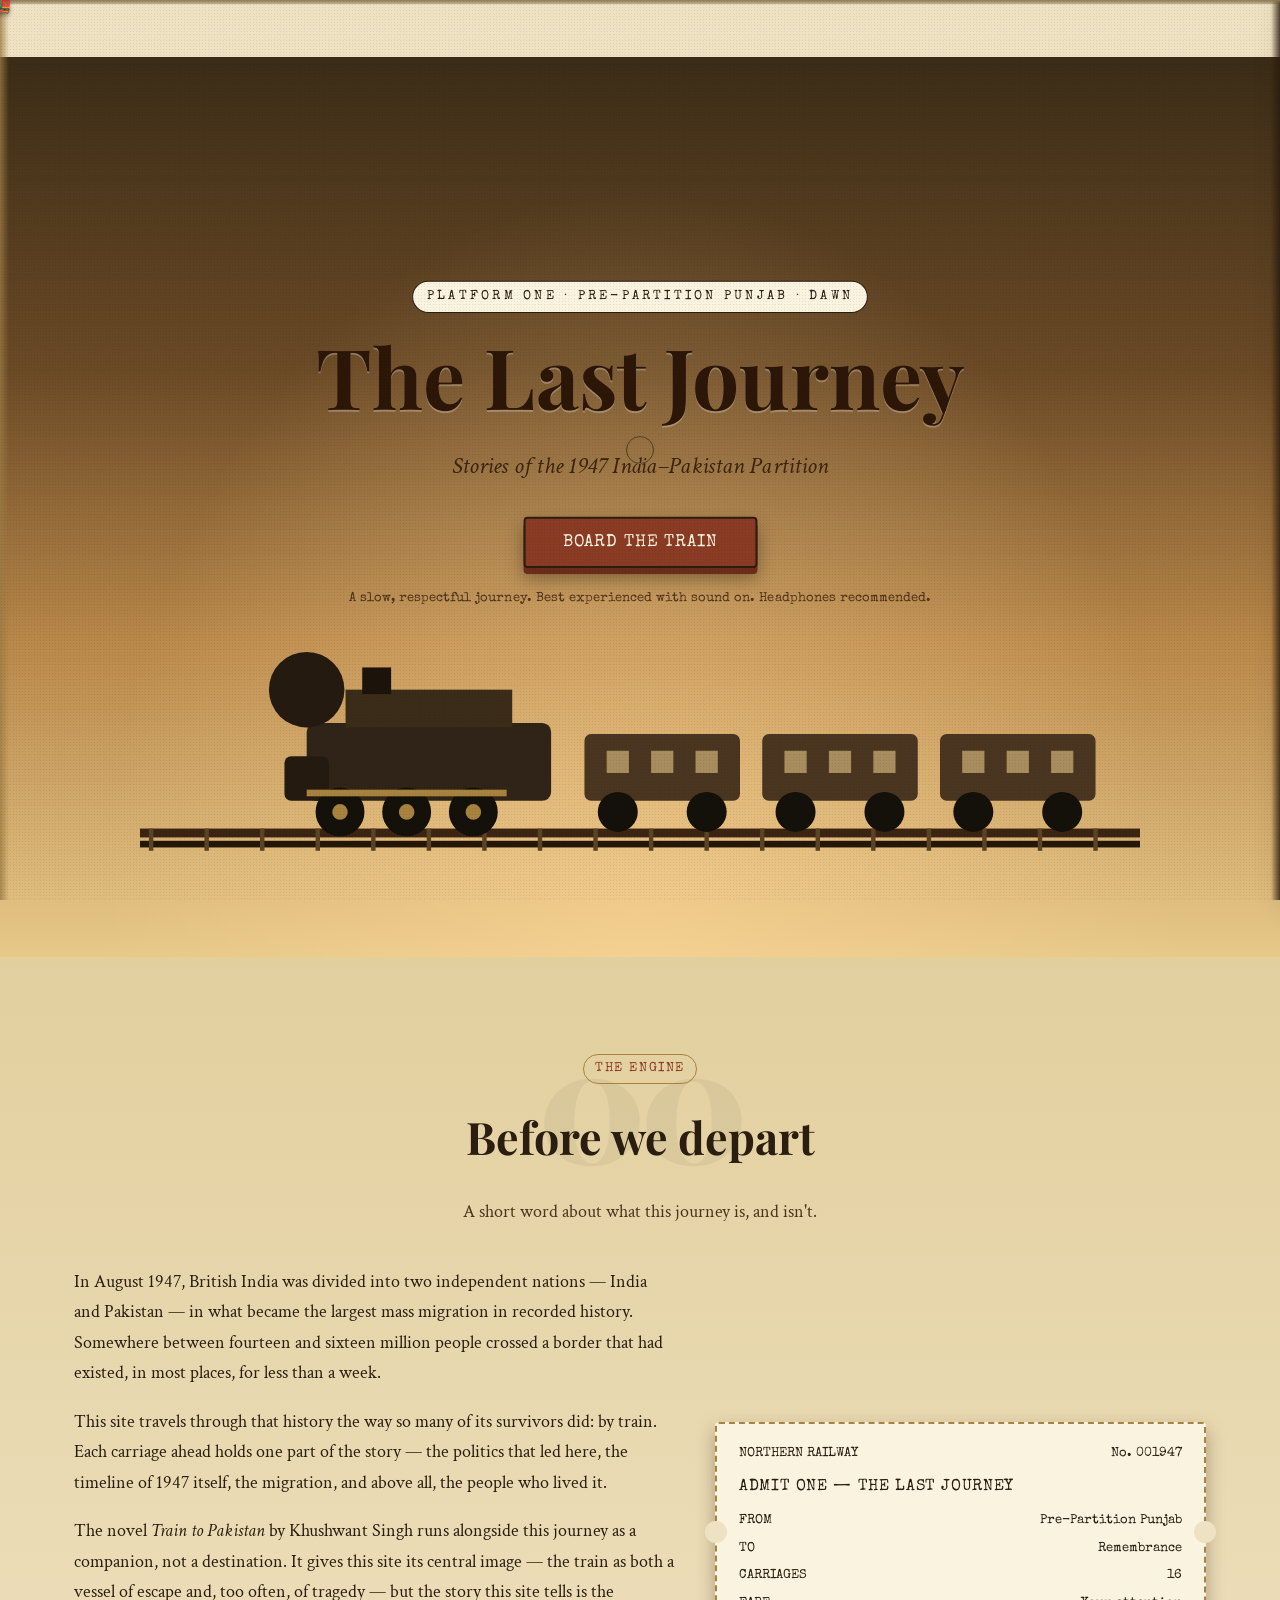
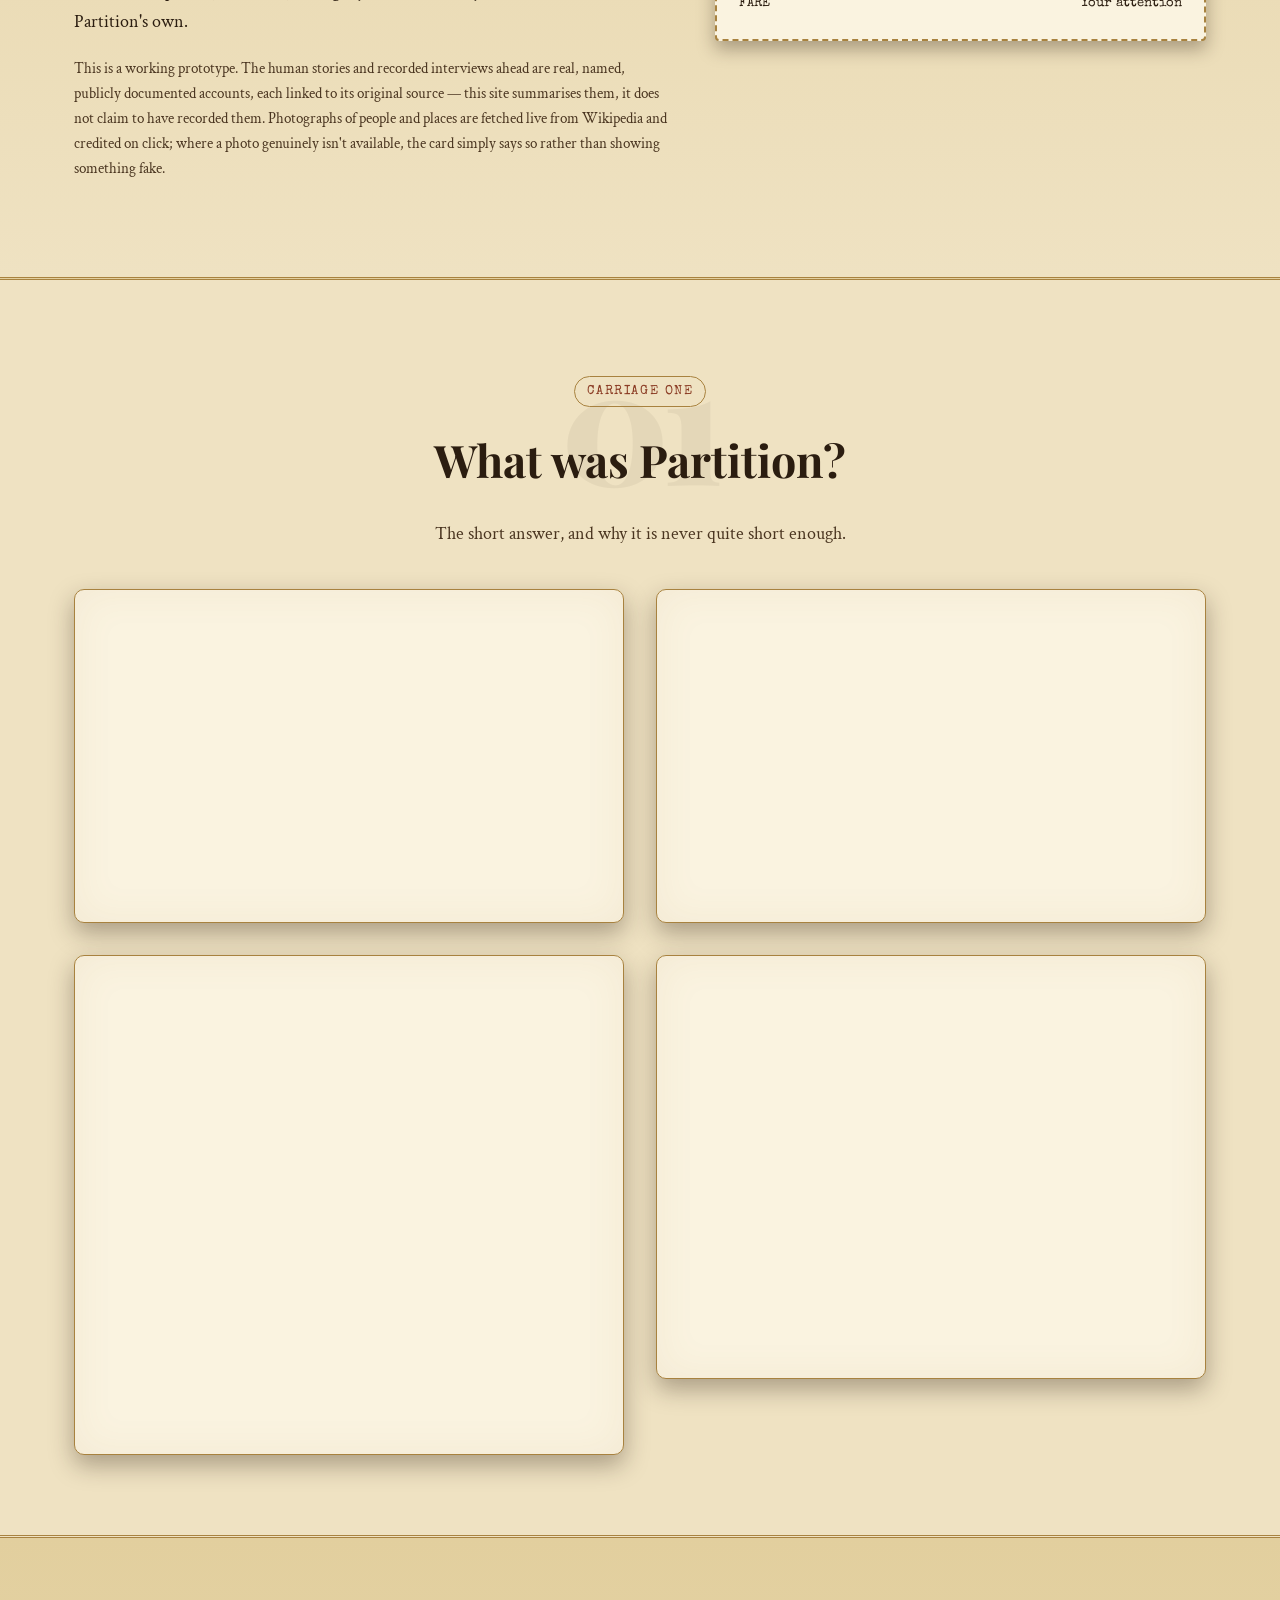
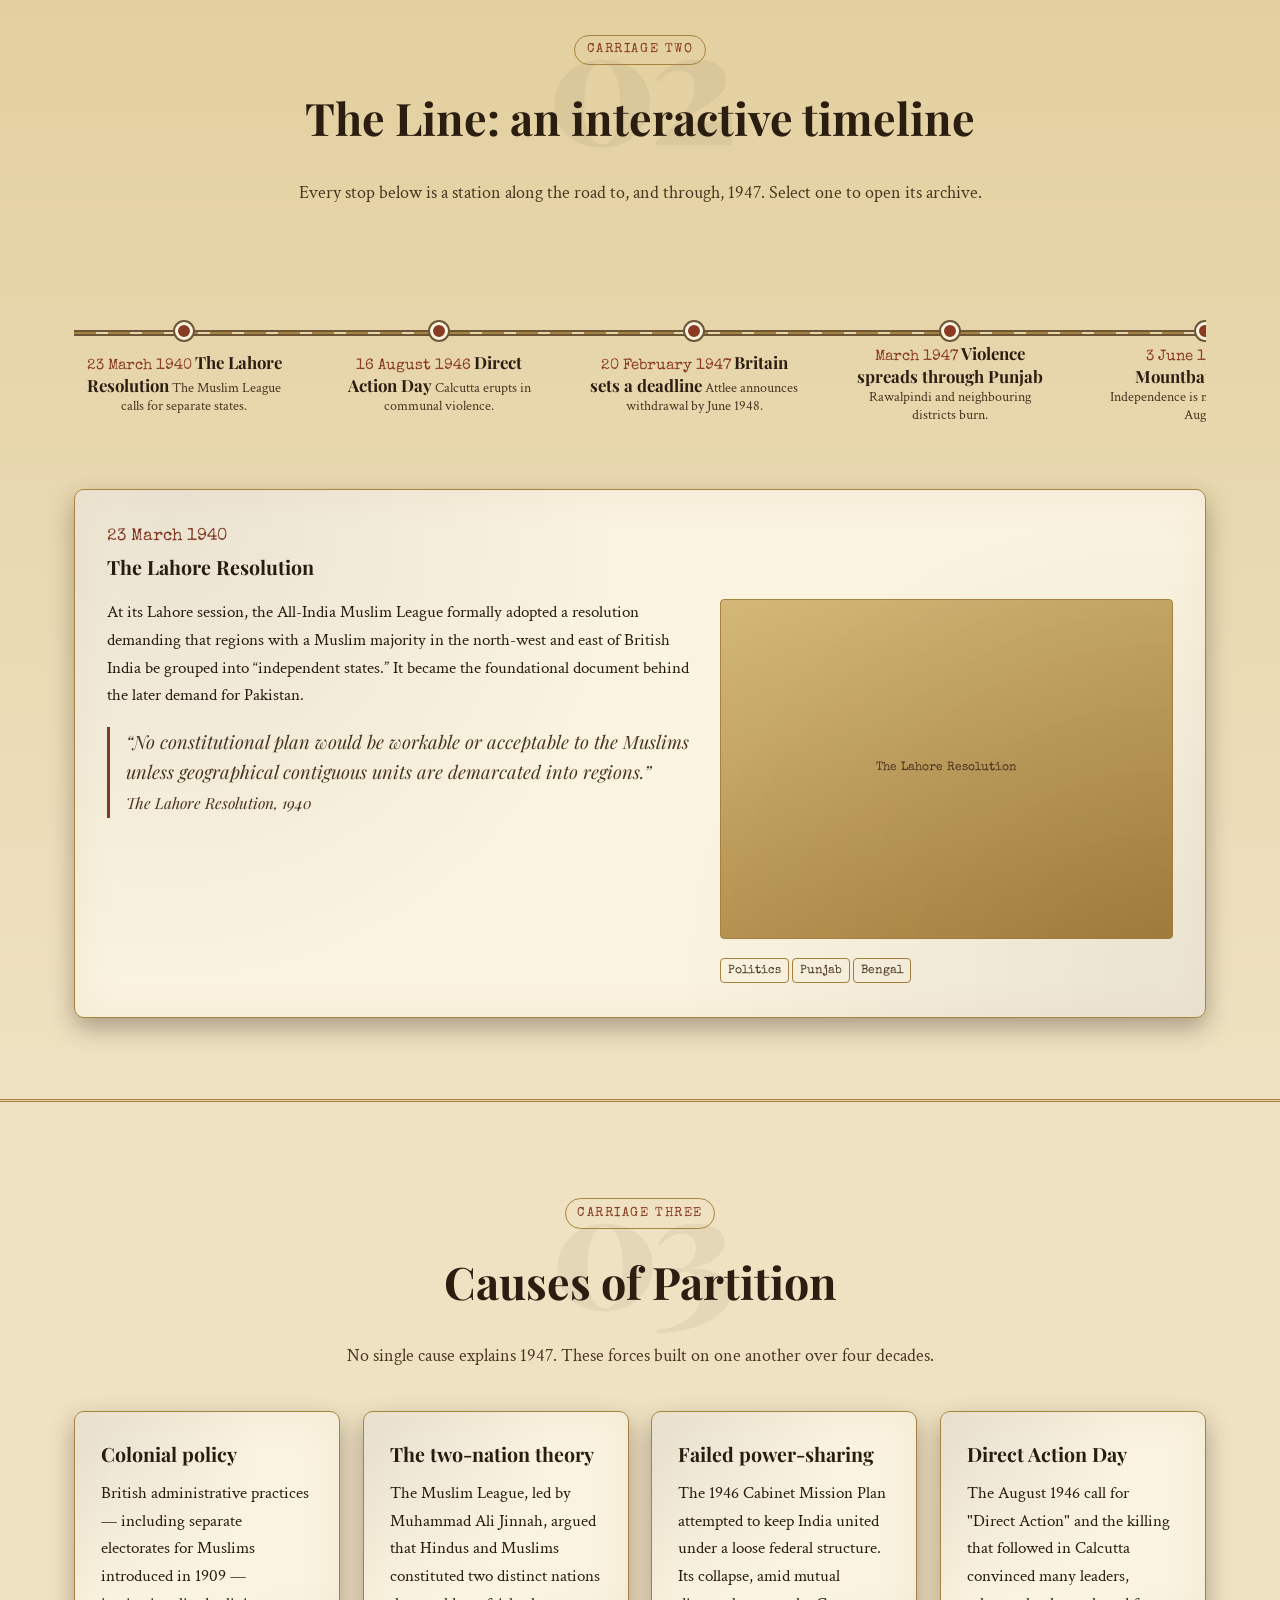
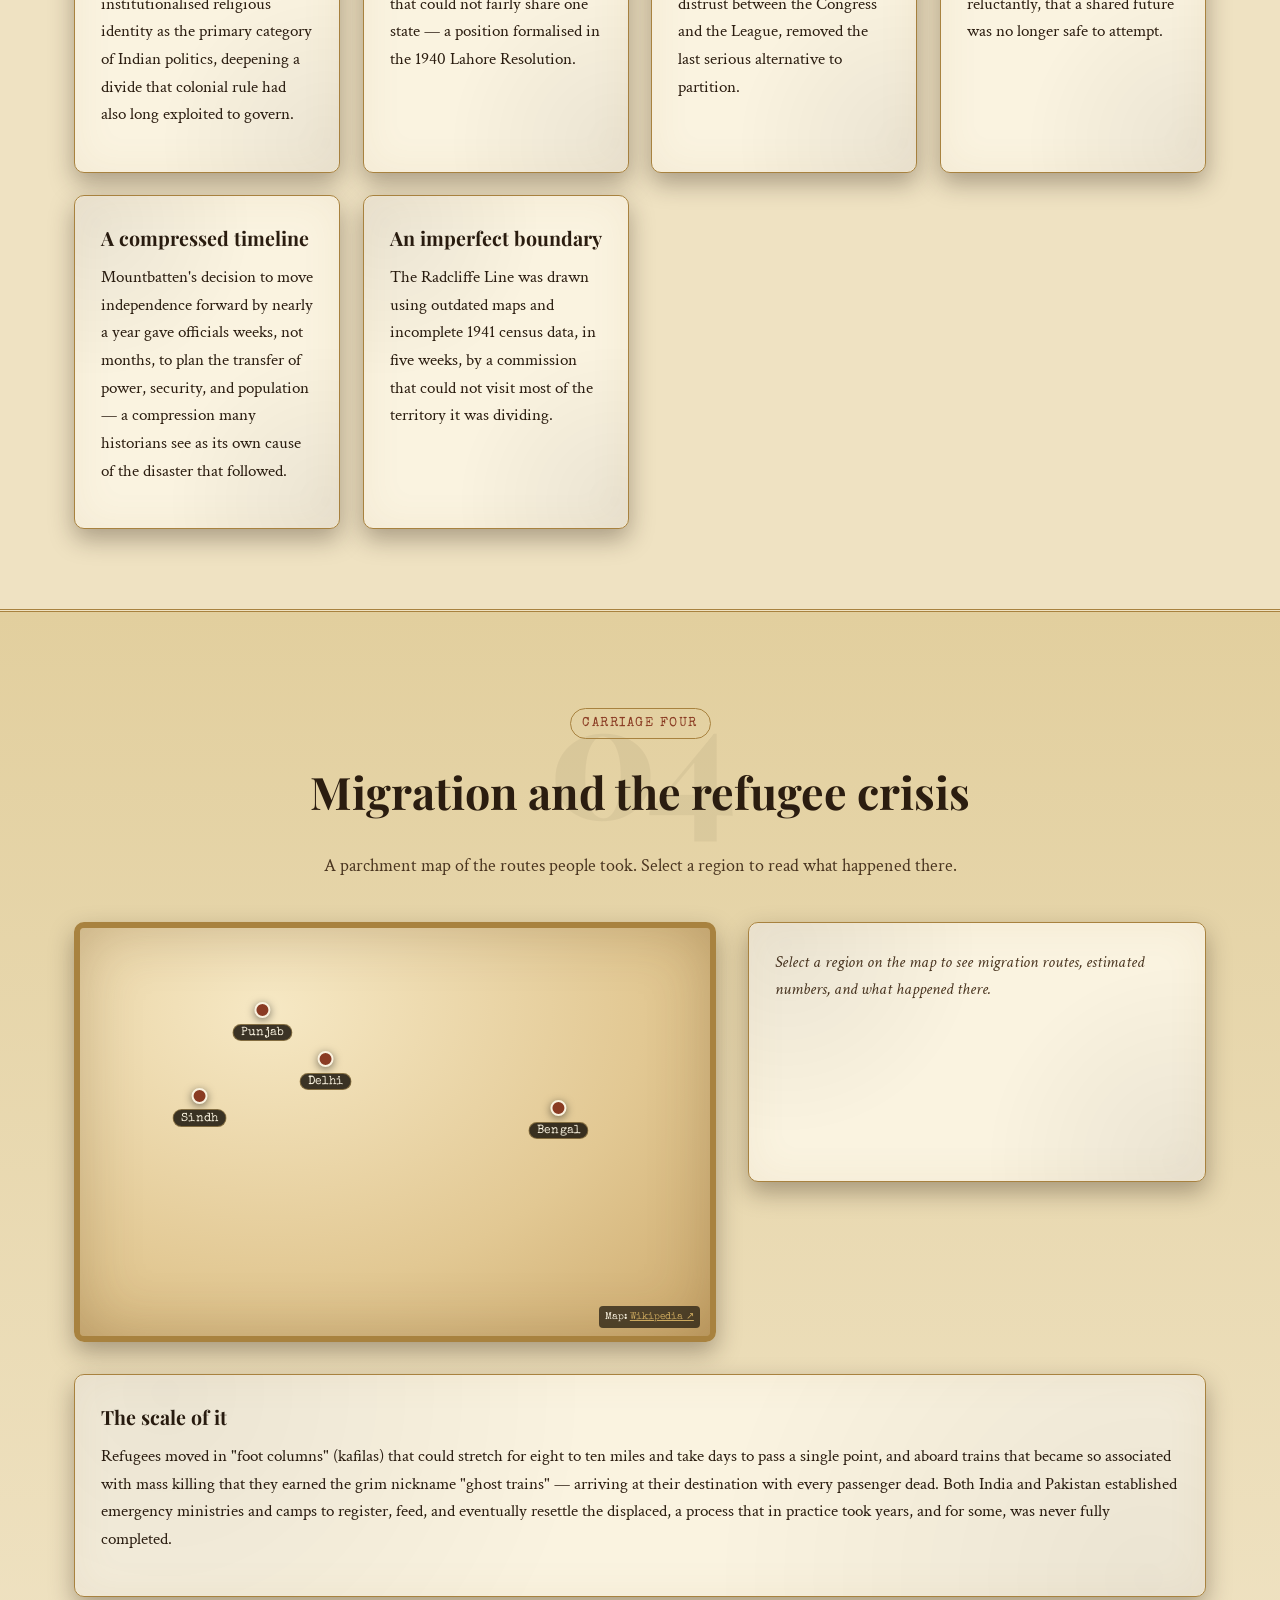
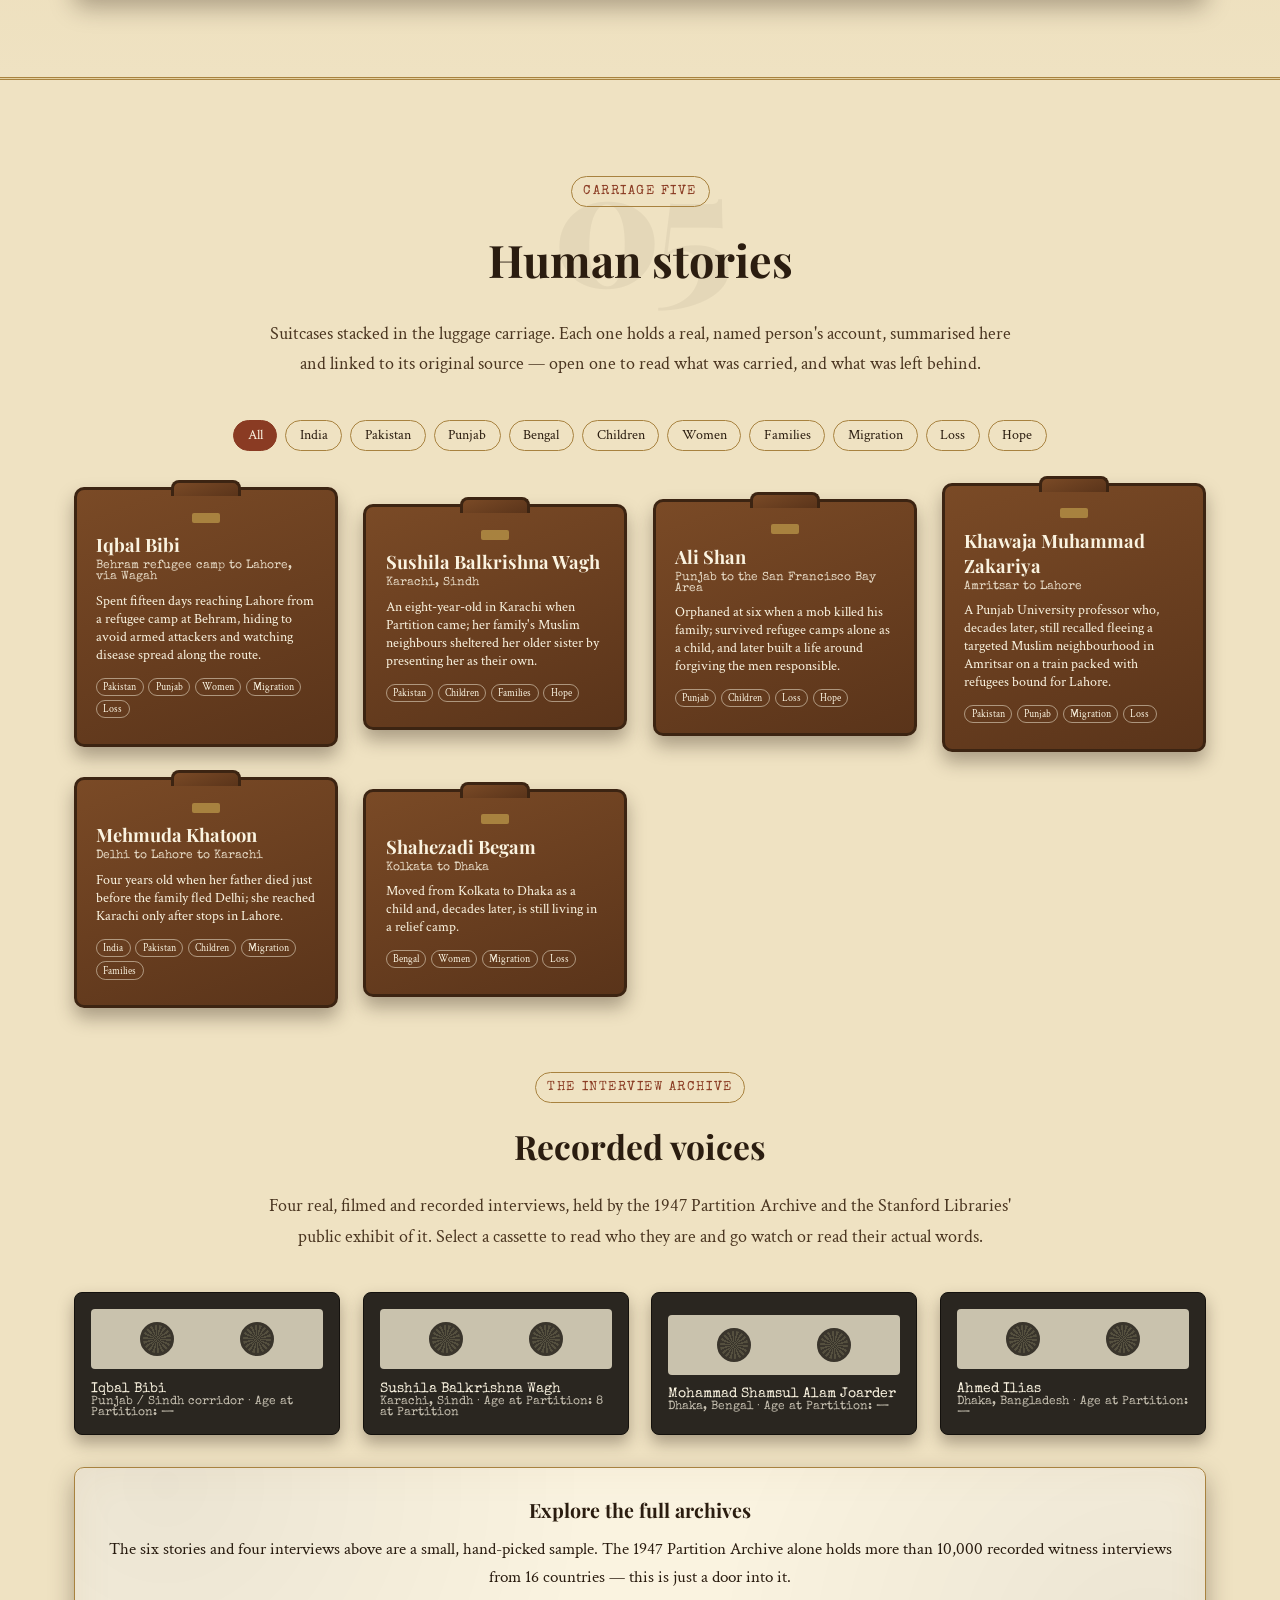
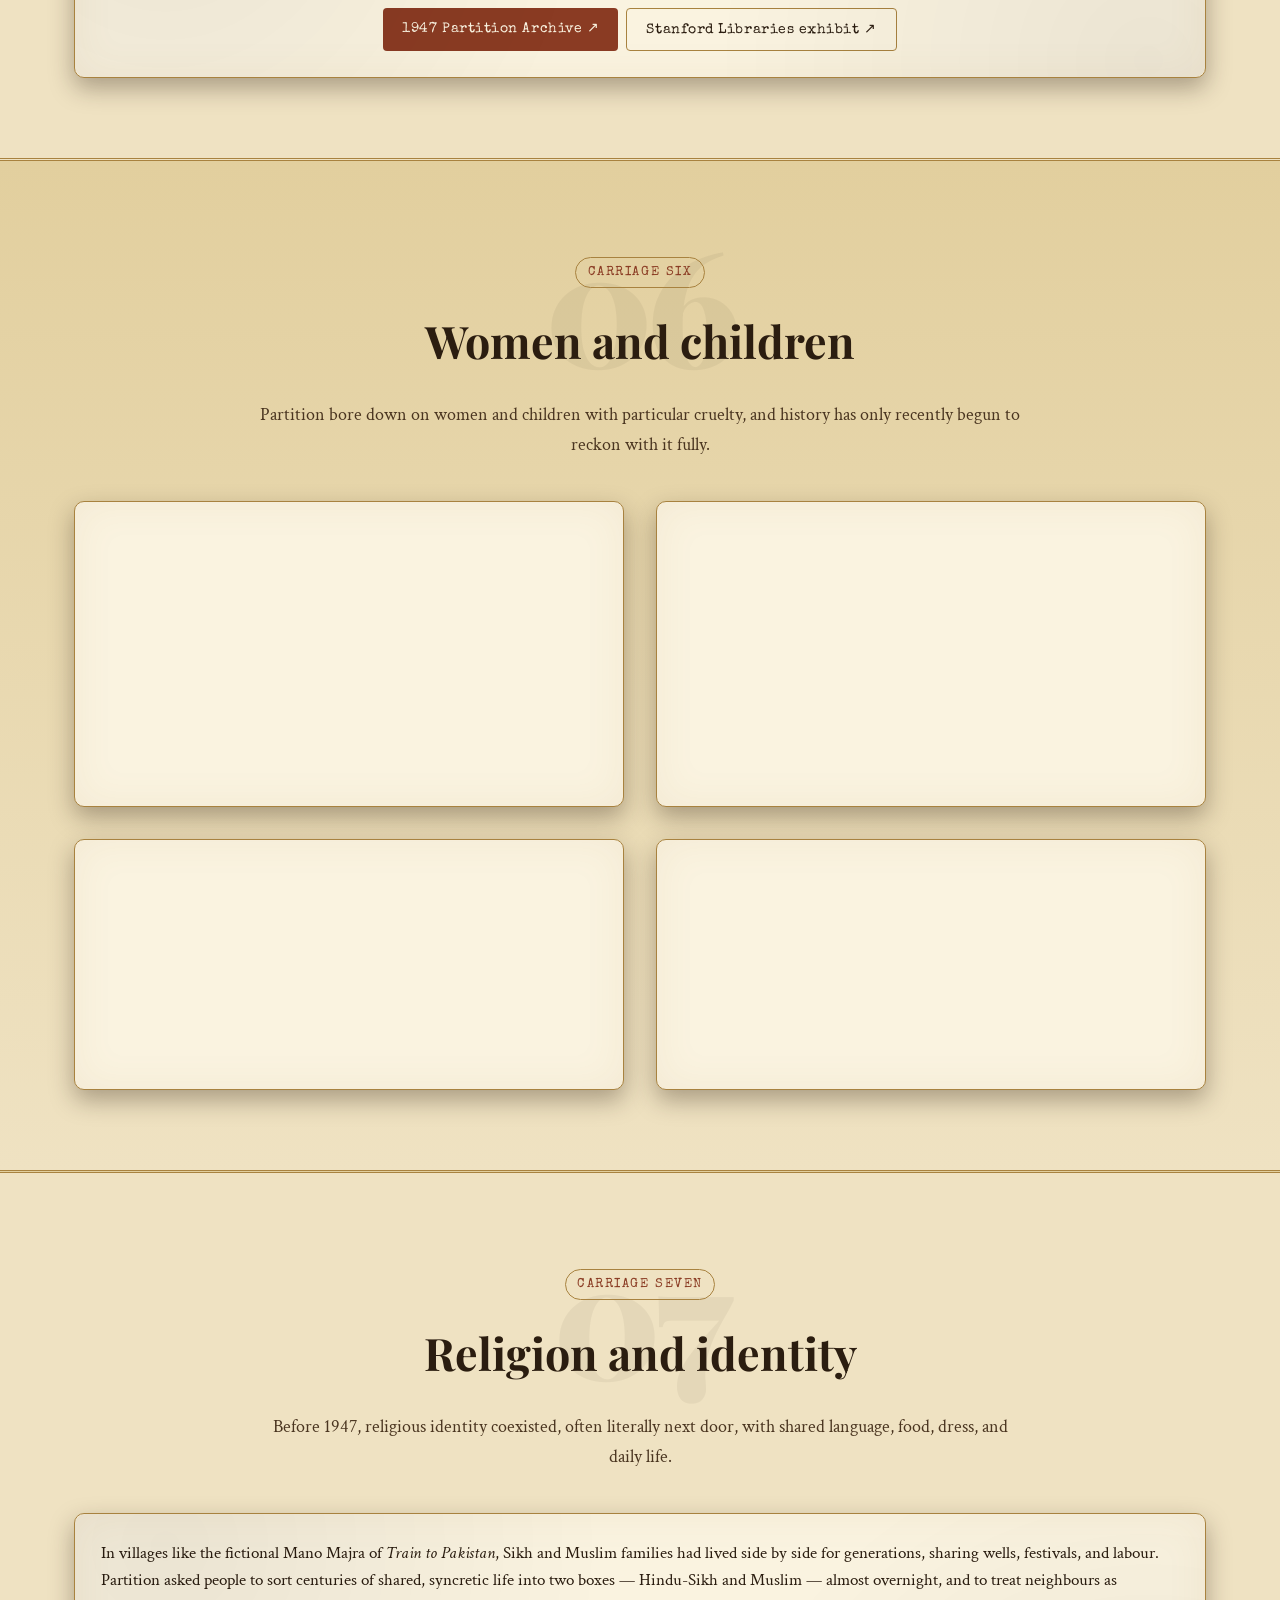
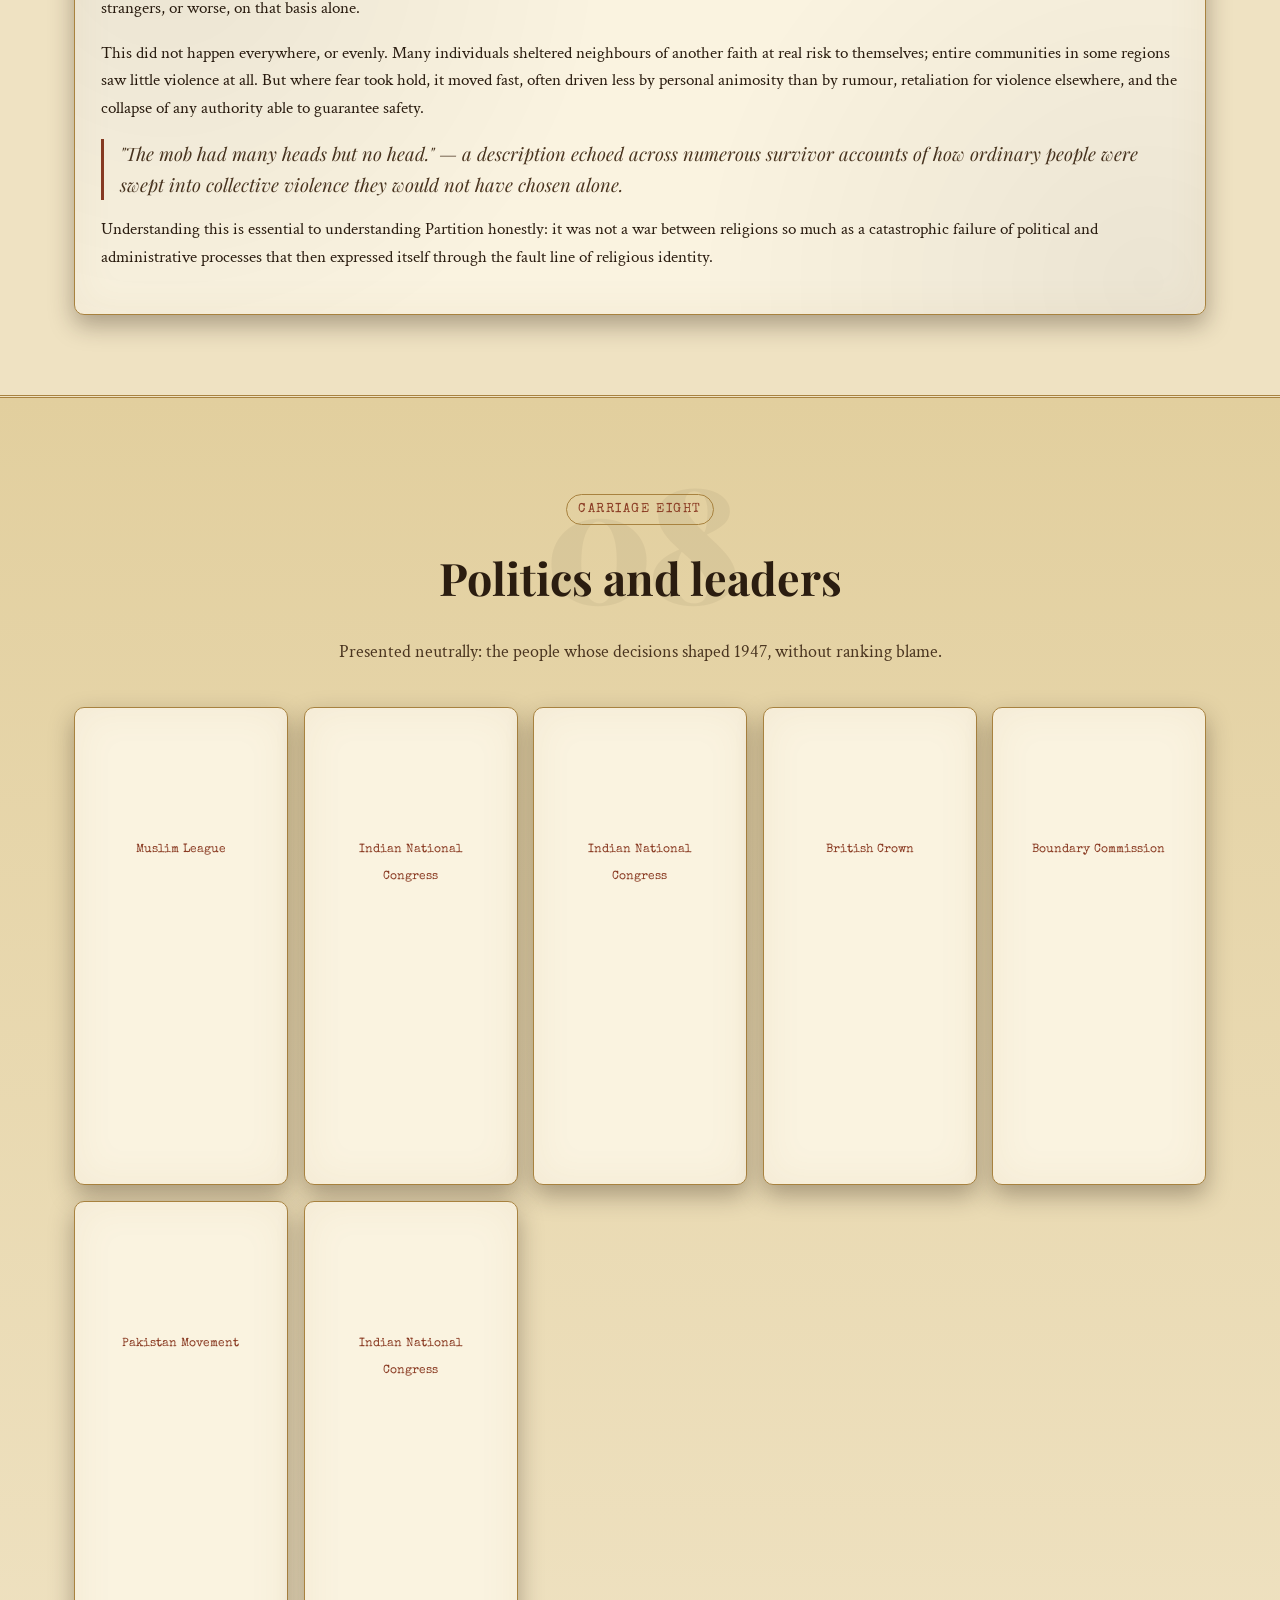
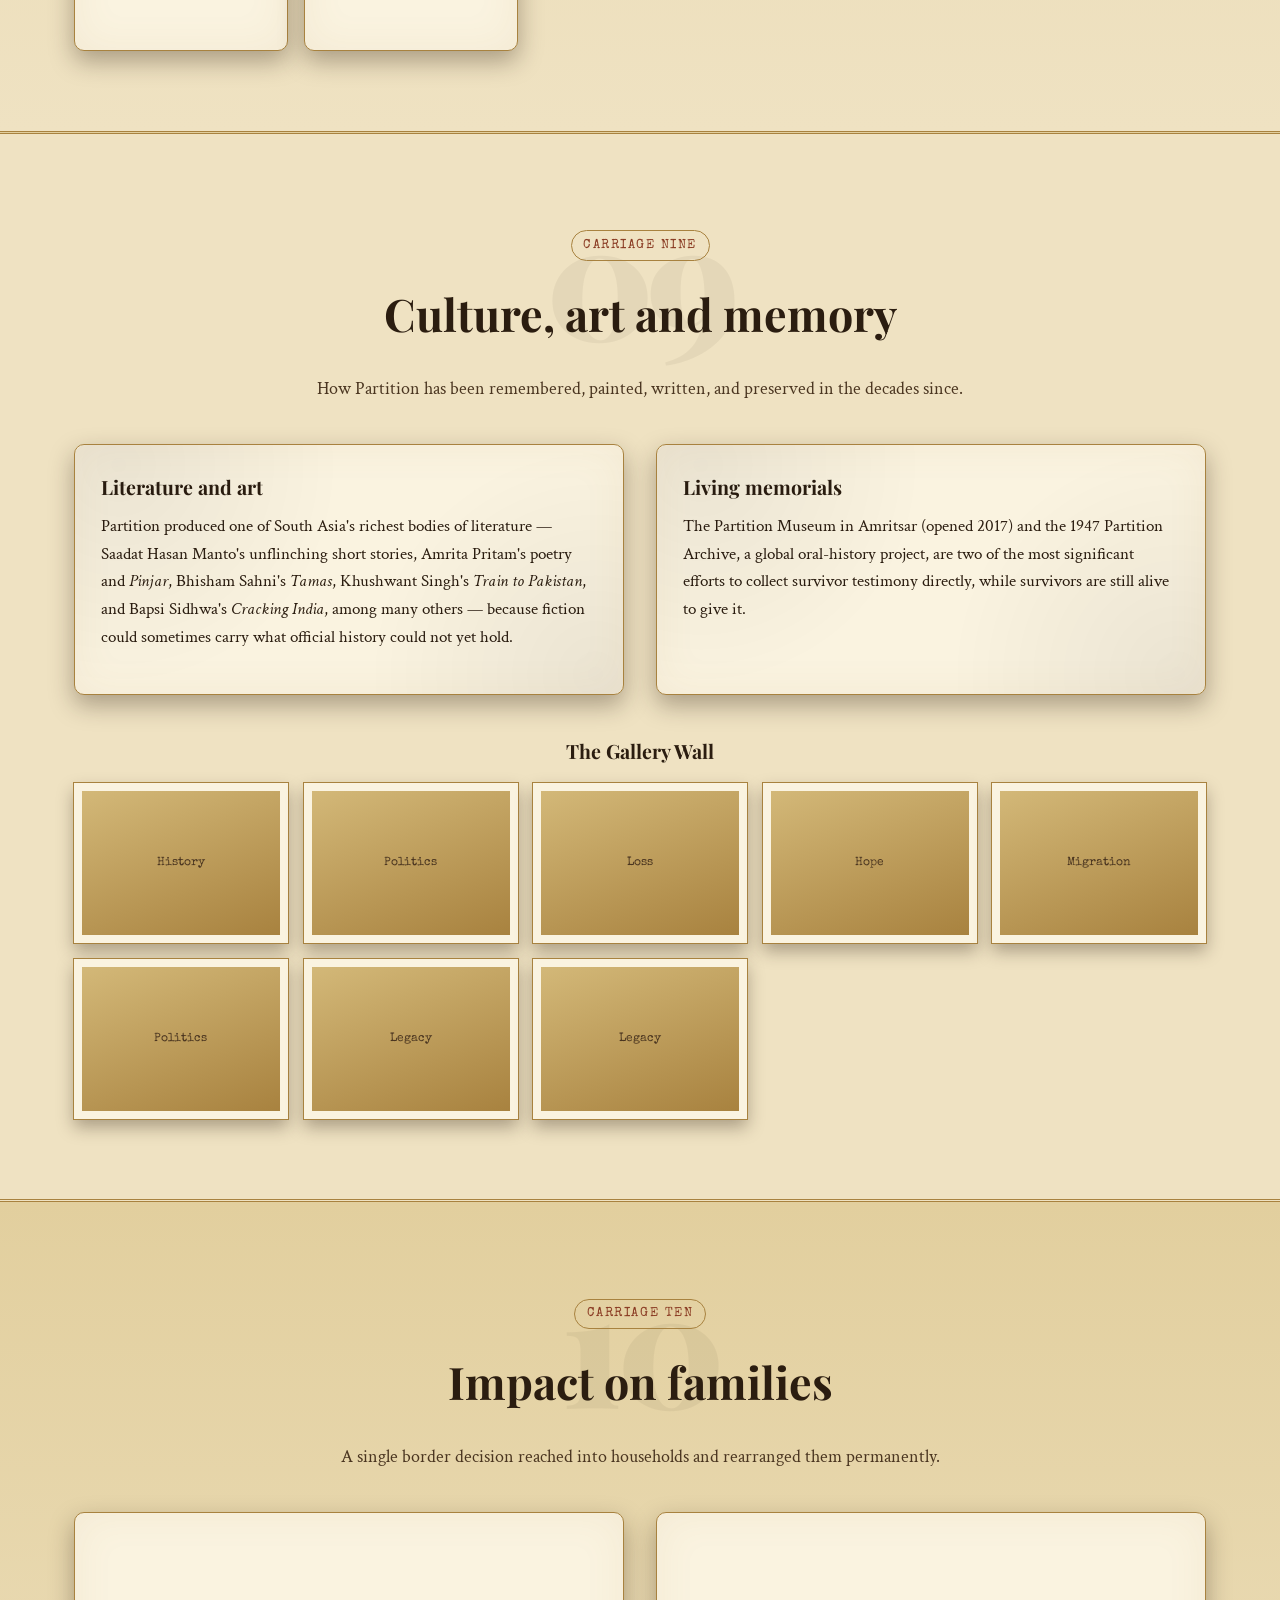
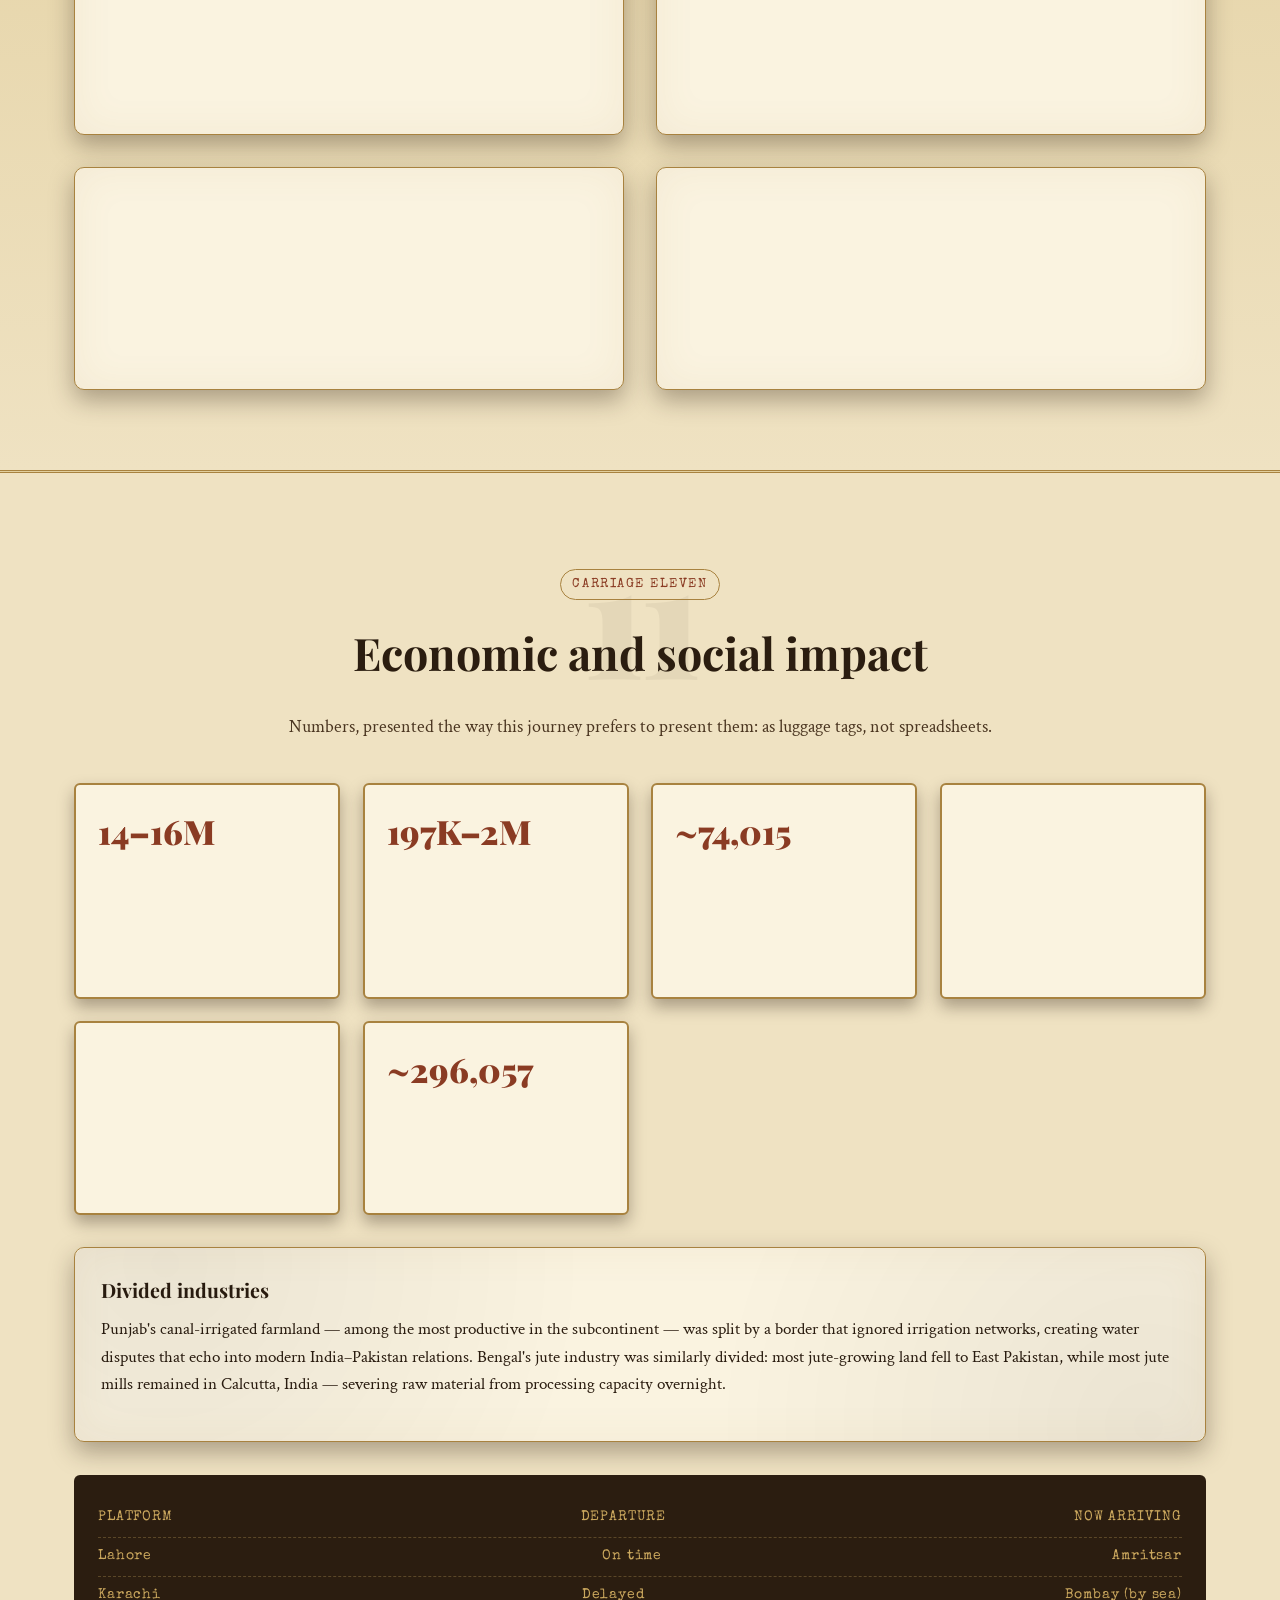
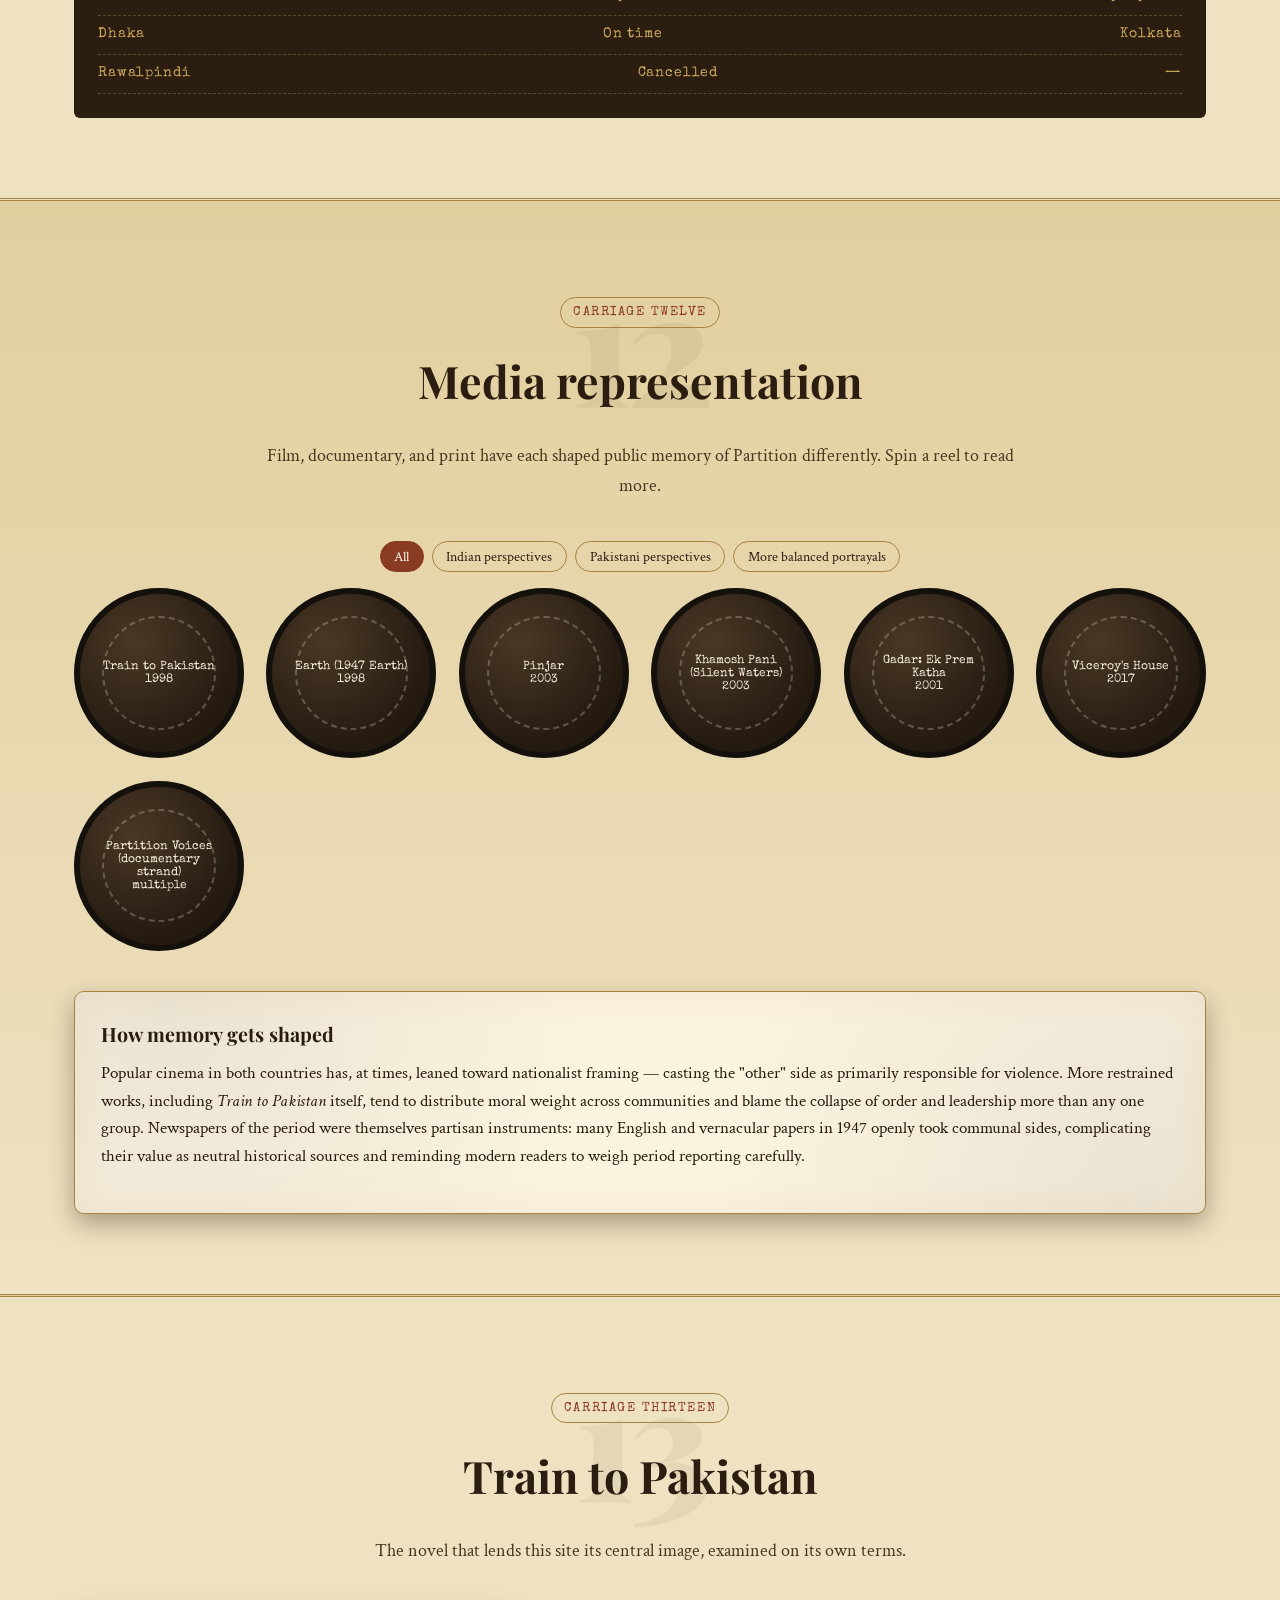
==== commit 6e210a4a: "Replace the hand-drawn map with a real historical map image and pin markers Per feedback that the il" ====
--- a/index.html
+++ b/index.html
@@ -312,23 +312,28 @@
       <p class="carriage-lede">A parchment map of the routes people took. Select a region to read what happened there.</p>
     </div>
     <div class="map-wrap reveal">
-      <div class="parchment-map">
-        <svg viewBox="0 0 600 500" xmlns="http://www.w3.org/2000/svg" role="img" aria-label="Simplified historical map of undivided India in 1947, showing Punjab, Bengal, Sindh and Delhi regions with migration routes">
-          <title>Simplified 1947 map with clickable regions</title>
-          <!-- Undivided India, decorative silhouette for context -->
-          <path d="M115,45 L365,35 Q460,55 495,150 L525,250 Q515,370 390,450 L310,485 L235,450 Q115,395 85,290 L55,165 Q60,85 115,45 Z" fill="#dcc593" stroke="#8a6a3a" stroke-width="1.5" opacity=".55"/>
-          <path class="map-region" data-region="punjab" tabindex="0" role="button" aria-pressed="false" aria-label="Punjab" d="M115,55 L335,45 L345,165 L225,205 L120,180 Z" fill="#c9a86a" stroke="#5c4322" stroke-width="2"/>
-          <path class="map-region" data-region="delhi" tabindex="0" role="button" aria-pressed="false" aria-label="Delhi and border regions" d="M225,205 L310,190 L330,270 L245,280 Z" fill="#d6b978" stroke="#5c4322" stroke-width="2"/>
-          <path class="map-region" data-region="sindh" tabindex="0" role="button" aria-pressed="false" aria-label="Sindh" d="M70,195 L120,180 L135,325 L95,390 L45,305 Z" fill="#bfa15f" stroke="#5c4322" stroke-width="2"/>
-          <path class="map-region" data-region="bengal" tabindex="0" role="button" aria-pressed="false" aria-label="Bengal" d="M375,160 L480,150 L515,265 L445,330 L365,265 Z" fill="#c9a86a" stroke="#5c4322" stroke-width="2"/>
-          <path class="migration-route" d="M230,120 Q250,170 270,225"/>
-          <path class="migration-route" d="M95,280 Q180,260 260,235"/>
-          <path class="migration-route" d="M440,195 Q460,240 430,290"/>
-          <text x="195" y="120" font-family="Special Elite, monospace" font-size="18" fill="#3a2410" text-anchor="middle">Punjab</text>
-          <text x="275" y="238" font-family="Special Elite, monospace" font-size="13" fill="#3a2410" text-anchor="middle">Delhi</text>
-          <text x="95" y="265" font-family="Special Elite, monospace" font-size="17" fill="#3a2410" text-anchor="middle">Sindh</text>
-          <text x="440" y="245" font-family="Special Elite, monospace" font-size="17" fill="#3a2410" text-anchor="middle">Bengal</text>
-        </svg>
+      <div class="parchment-map" id="parchment-map">
+        <img
+          class="parchment-map__img"
+          src="https://commons.wikimedia.org/wiki/Special:FilePath/Partition_of_India_1947_en.svg"
+          alt="1947 map of the partition of British India into India and Pakistan, showing the division of Punjab and Bengal"
+          loading="lazy"
+          onerror="this.closest('#parchment-map').classList.add('img-failed')">
+        <div class="map-pins" role="group" aria-label="Clickable regions">
+          <button class="map-region map-pin" data-region="punjab" aria-pressed="false" aria-label="Punjab" style="left:29%; top:23%;">
+            <span class="map-pin__dot"></span><span class="map-pin__label">Punjab</span>
+          </button>
+          <button class="map-region map-pin" data-region="delhi" aria-pressed="false" aria-label="Delhi and border regions" style="left:39%; top:35%;">
+            <span class="map-pin__dot"></span><span class="map-pin__label">Delhi</span>
+          </button>
+          <button class="map-region map-pin" data-region="sindh" aria-pressed="false" aria-label="Sindh" style="left:19%; top:44%;">
+            <span class="map-pin__dot"></span><span class="map-pin__label">Sindh</span>
+          </button>
+          <button class="map-region map-pin" data-region="bengal" aria-pressed="false" aria-label="Bengal" style="left:76%; top:47%;">
+            <span class="map-pin__dot"></span><span class="map-pin__label">Bengal</span>
+          </button>
+        </div>
+        <span class="parchment-map__credit">Map: <a href="https://en.wikipedia.org/wiki/Partition_of_India" target="_blank" rel="noopener noreferrer">Wikipedia ↗</a></span>
       </div>
       <div class="paper-card pad map-info" id="map-info">
         <p class="map-info__placeholder">Select a region on the map to see migration routes, estimated numbers, and what happened there.</p>
--- a/css/style.css
+++ b/css/style.css
@@ -476,25 +476,49 @@
 @media (max-width: 900px){ .map-wrap{ grid-template-columns: 1fr; } }
 .parchment-map{
   position: relative; border: 6px solid var(--brass); border-radius: var(--radius-md);
+  background: #f3e7c6;
+  box-shadow: inset 0 0 60px rgba(90,60,20,.25), 0 10px 24px var(--shadow);
+  padding: 0; overflow: hidden; min-height: 320px;
+}
+.parchment-map__img{
+  display: block; width: 100%; height: auto;
+  filter: sepia(.45) contrast(1.05) saturate(1.1);
+  background: #f3e7c6;
+}
+/* If the real map image can't load (offline, blocked), fall back to a
+   plain parchment backdrop so the pins still sit on something sensible. */
+.parchment-map.img-failed{
   background: radial-gradient(ellipse at 30% 20%, #f6e8c4, #e2c893 60%, #cdaa6d);
-  box-shadow: inset 0 0 60px rgba(90,60,20,.35), 0 10px 24px var(--shadow);
-  padding: 1rem;
-}
-.parchment-map svg{ width:100%; height:auto; }
-.map-region{ cursor: pointer; transition: opacity var(--dur-fast); opacity: .85; }
-.map-region:hover, .map-region:focus-visible{ opacity: 1; }
-.map-region[aria-pressed="true"]{ stroke: var(--rust); stroke-width: 3; }
-/* Labels and routes are decorative and sit visually on top of the regions;
-   without this they silently swallow clicks aimed at the region beneath. */
-.parchment-map svg text{ pointer-events: none; }
-.migration-route{
-  fill: none; stroke: var(--rust); stroke-width: 2.5; stroke-dasharray: 6 6;
-  stroke-linecap: round; opacity: .8;
-  stroke-dashoffset: 0;
-  pointer-events: none;
-  animation: dash-flow 6s linear infinite;
-}
-@keyframes dash-flow{ to{ stroke-dashoffset: -240; } }
+  min-height: 420px;
+}
+.parchment-map.img-failed .parchment-map__img{ display: none; }
+.map-pins{ position: absolute; inset: 0; }
+.map-pin{
+  position: absolute; transform: translate(-50%, -50%);
+  display: flex; flex-direction: column; align-items: center; gap: .35rem;
+  background: none; border: none; cursor: pointer; padding: .4rem;
+}
+.map-pin__dot{
+  width: 16px; height: 16px; border-radius: 50%;
+  background: var(--rust); border: 2px solid var(--cream);
+  box-shadow: 0 2px 8px rgba(0,0,0,.5);
+  transition: transform var(--dur-fast), background var(--dur-fast);
+}
+.map-pin:hover .map-pin__dot, .map-pin:focus-visible .map-pin__dot{ transform: scale(1.35); }
+.map-pin[aria-pressed="true"] .map-pin__dot{ background: var(--brass-light); box-shadow: 0 0 0 4px rgba(203,168,94,.35); }
+.map-pin__label{
+  font-family: var(--font-stamp); font-size: .72rem; letter-spacing: .02em;
+  background: rgba(27,20,11,.85); color: var(--cream);
+  padding: .2em .65em; border-radius: 999px; white-space: nowrap;
+  border: 1px solid rgba(203,168,94,.5);
+}
+.parchment-map__credit{
+  position: absolute; right: .6rem; bottom: .5rem;
+  font-family: var(--font-stamp); font-size: .65rem;
+  background: rgba(27,20,11,.7); color: var(--cream);
+  padding: .2em .6em; border-radius: 4px;
+}
+.parchment-map__credit a{ color: var(--brass-light); }
 .map-info{ min-height: 260px; }
 .map-info__placeholder{ color: var(--text-soft); font-style: italic; }
 .stat-line{ display:flex; justify-content: space-between; border-bottom: 1px dotted var(--border-color); padding: .4em 0; }
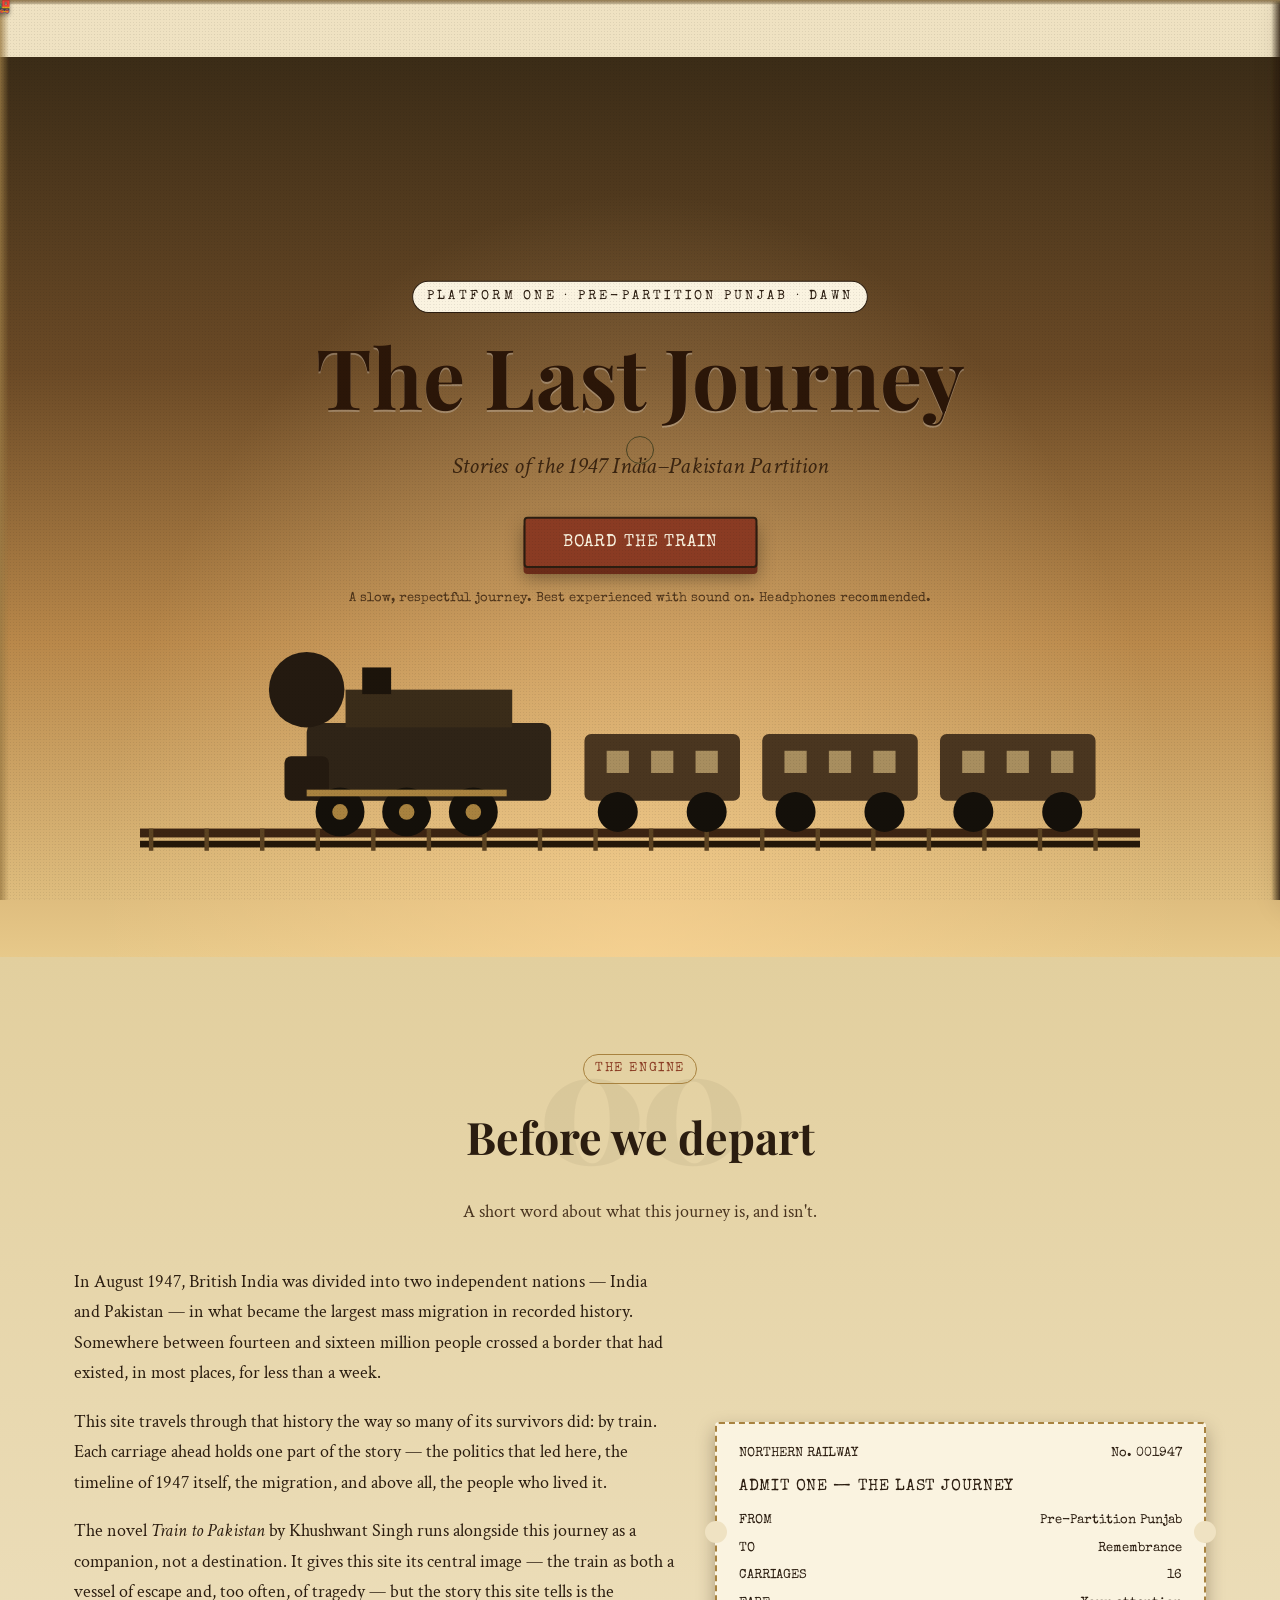
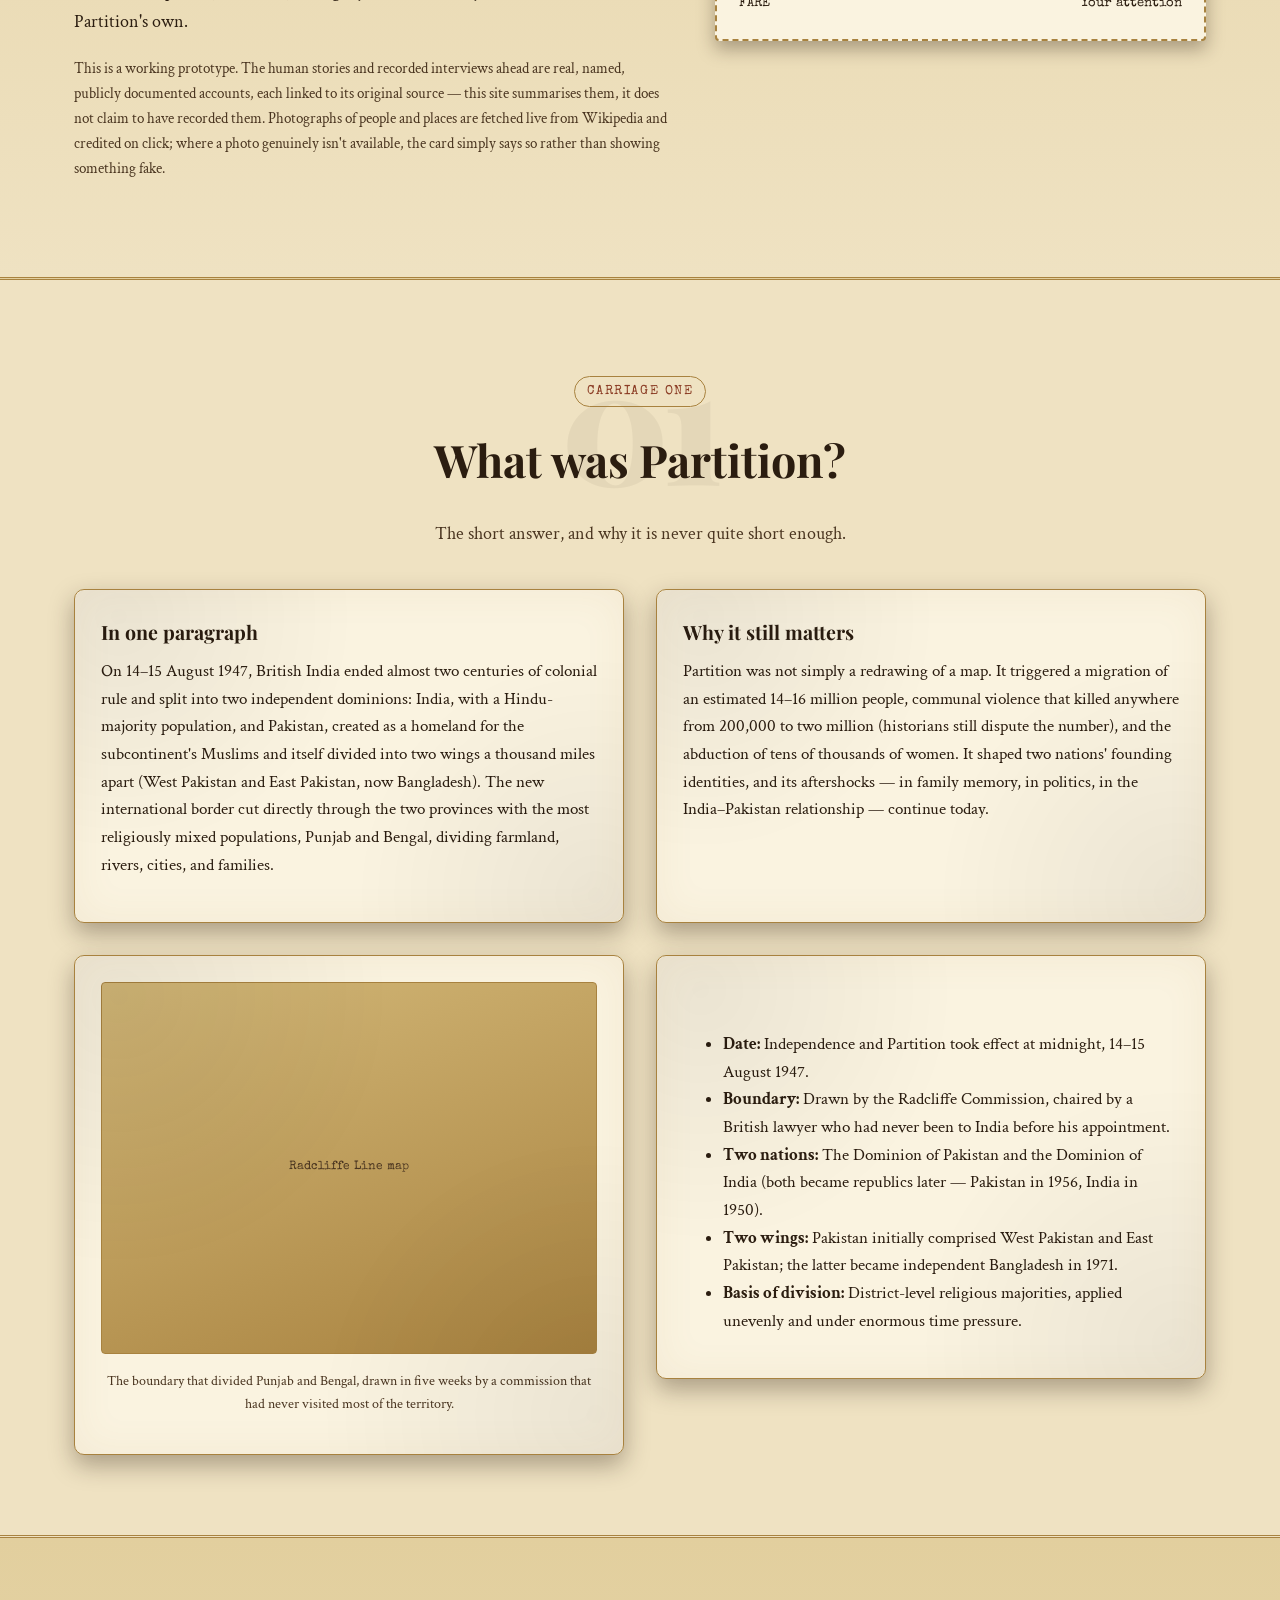
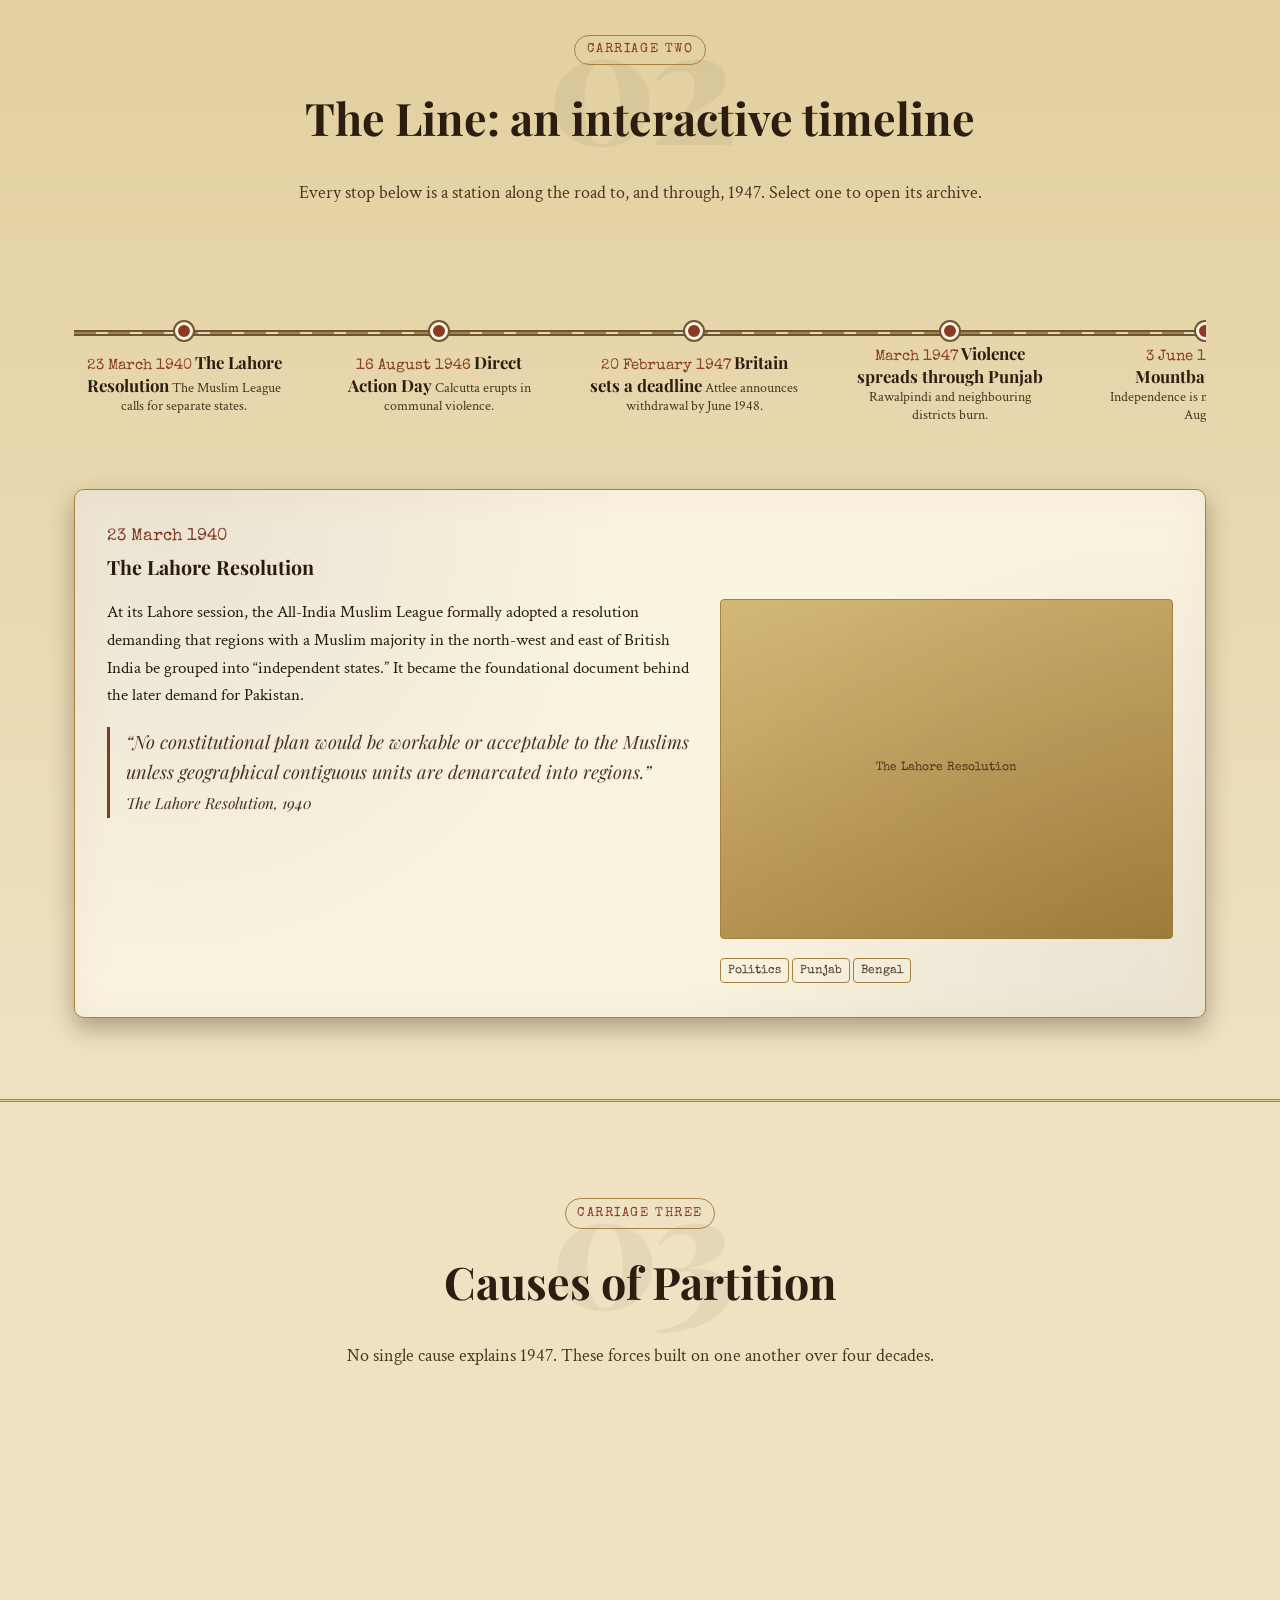
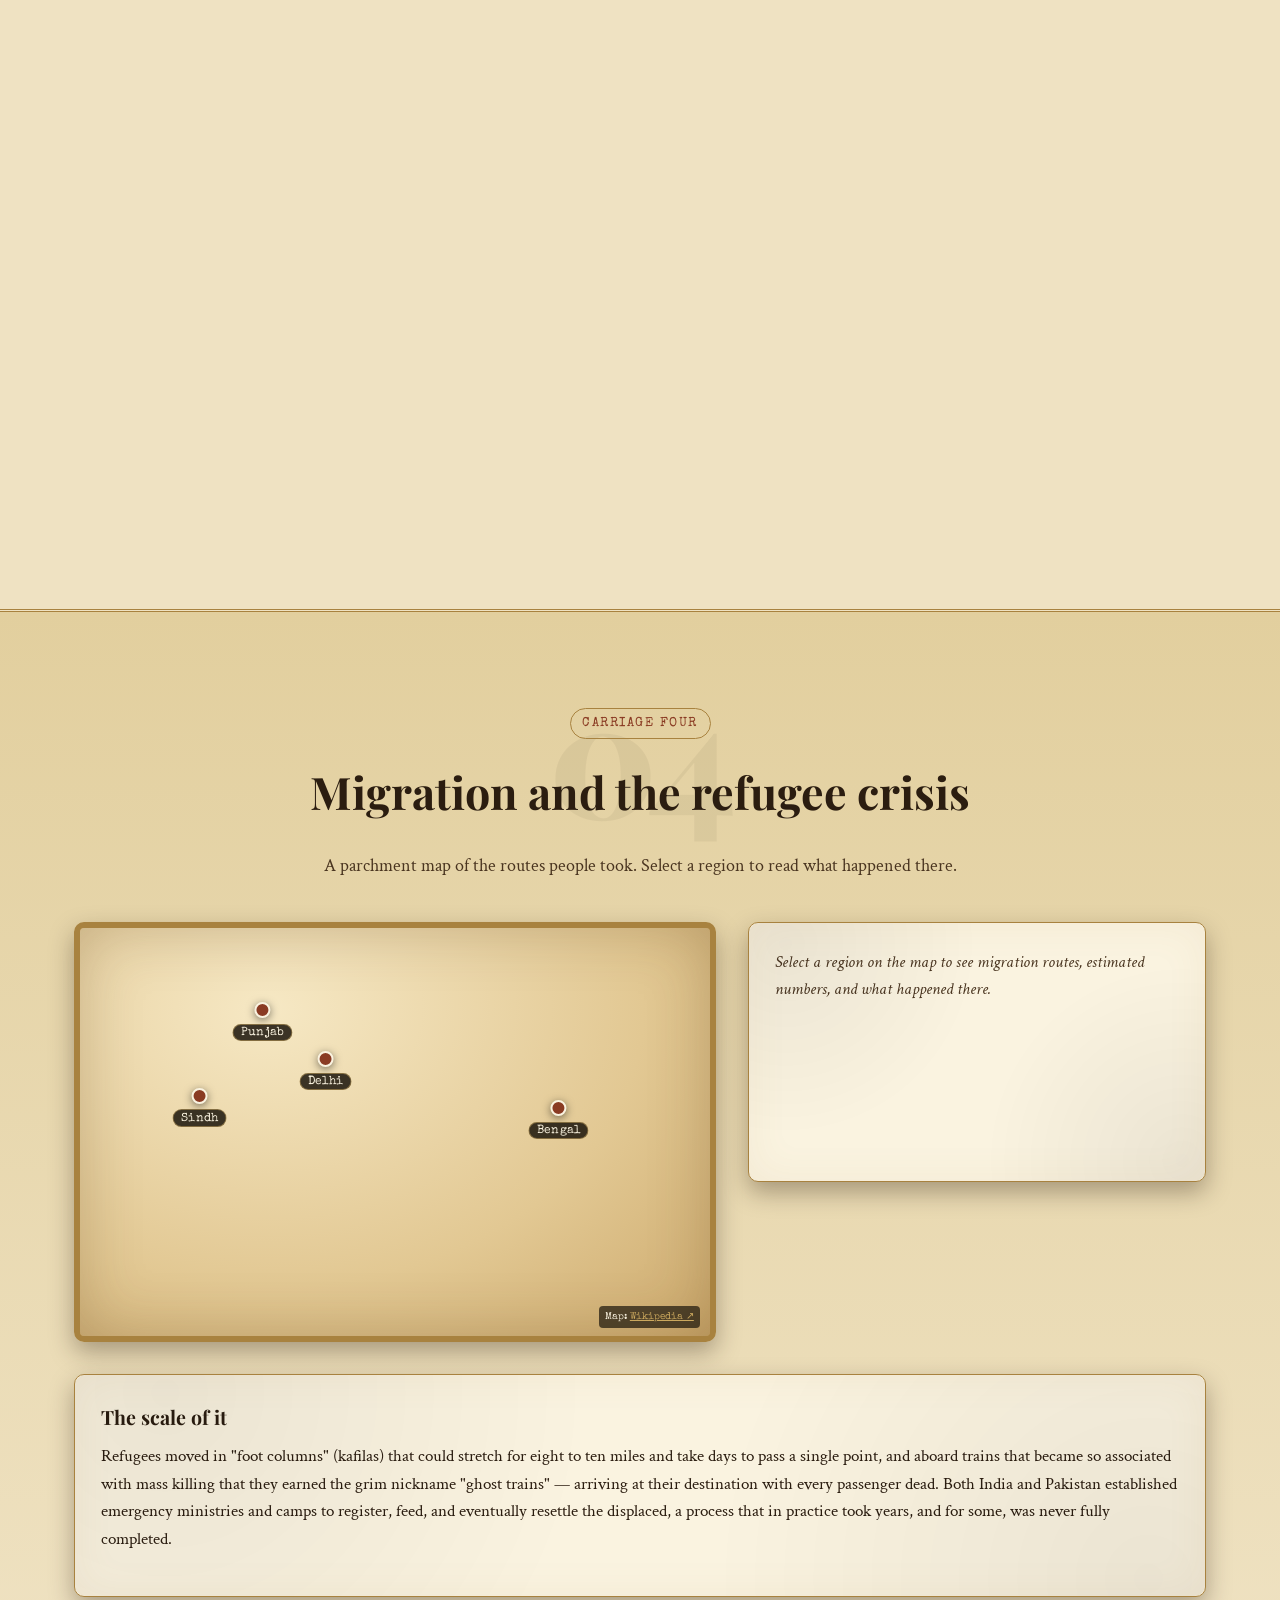
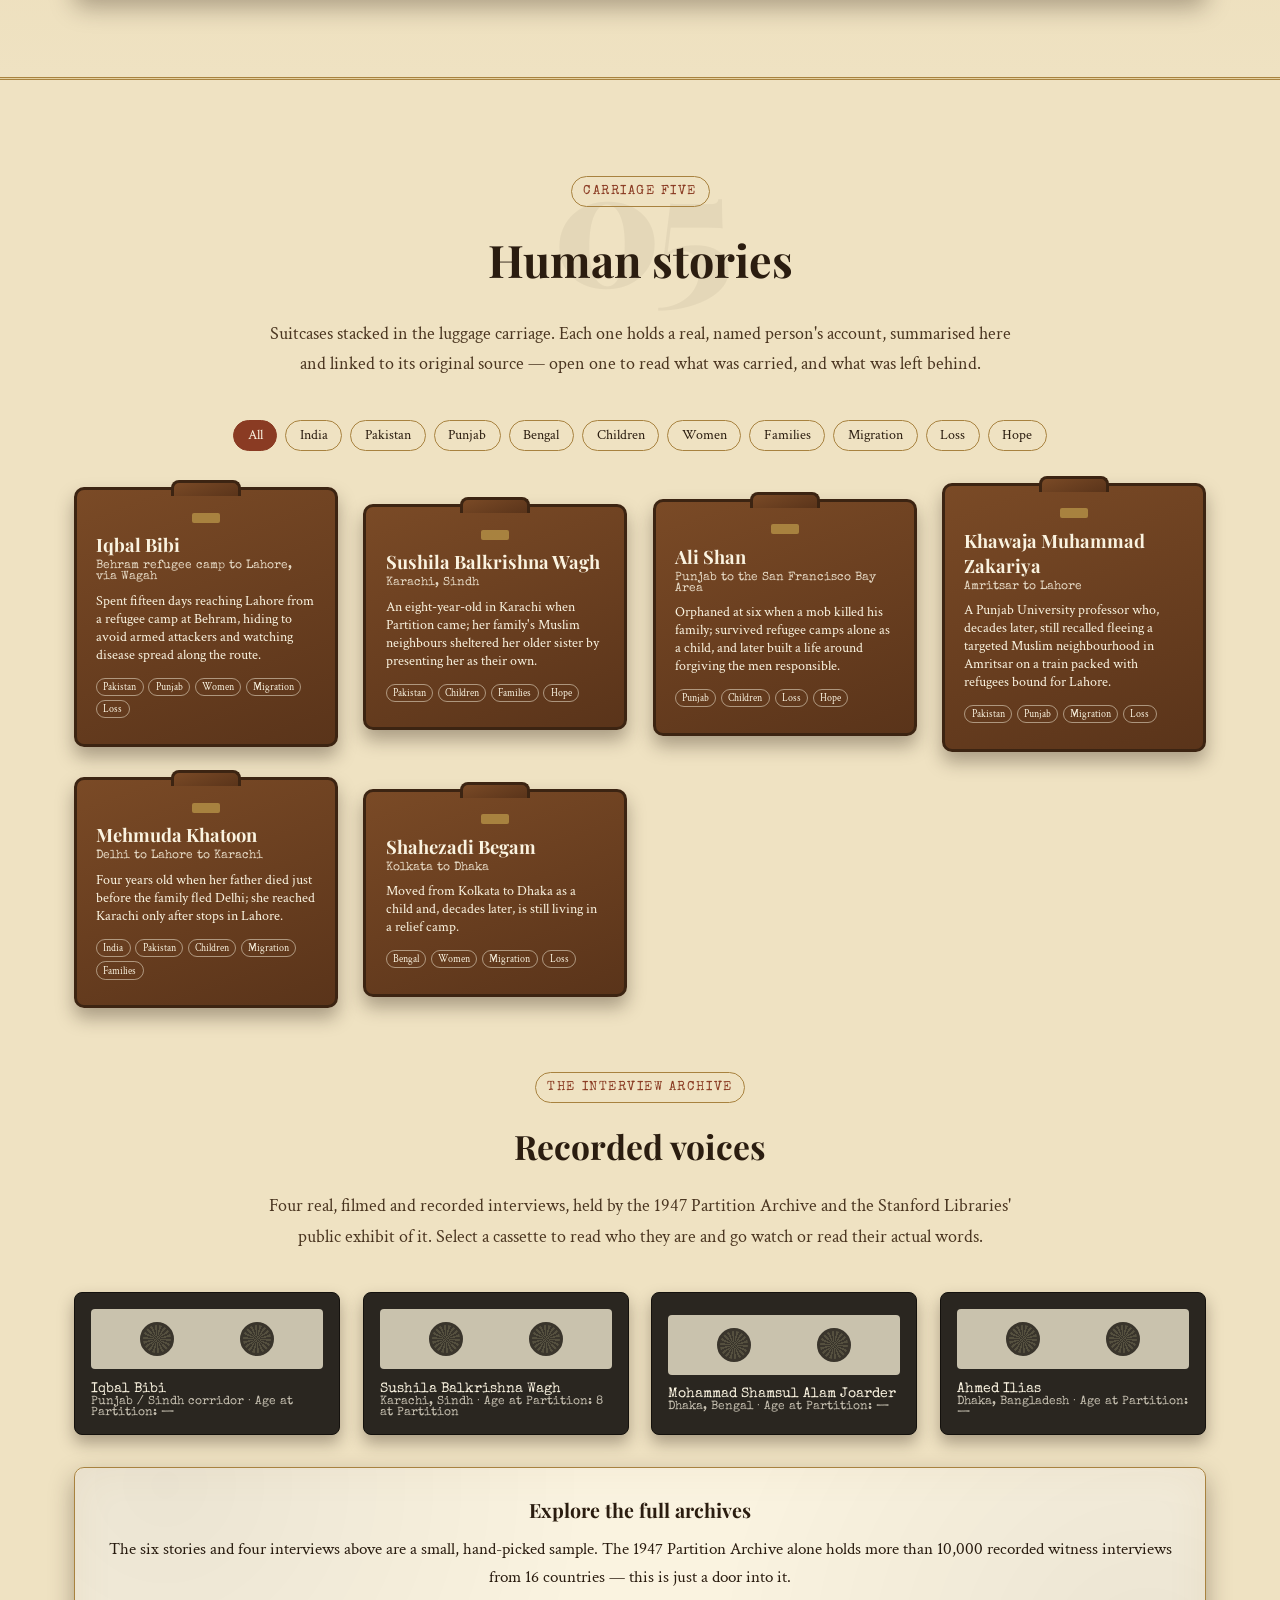
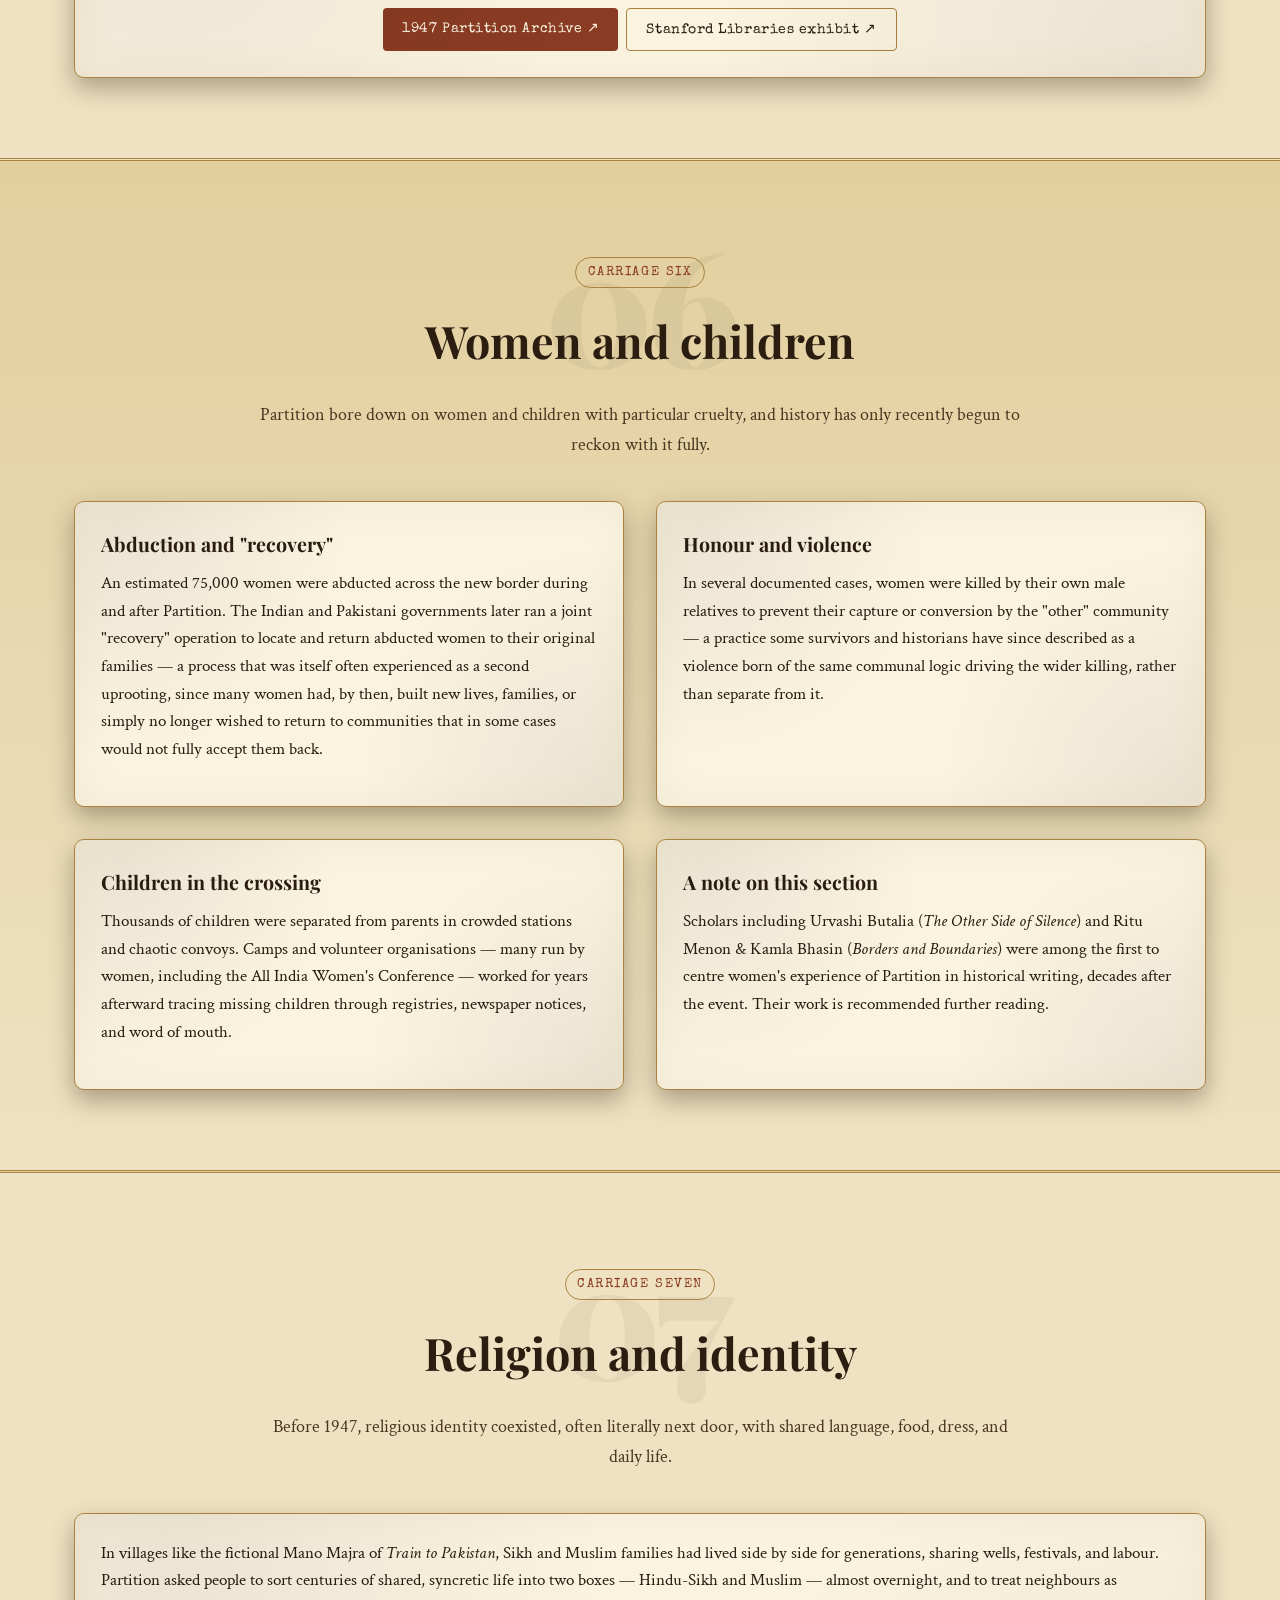
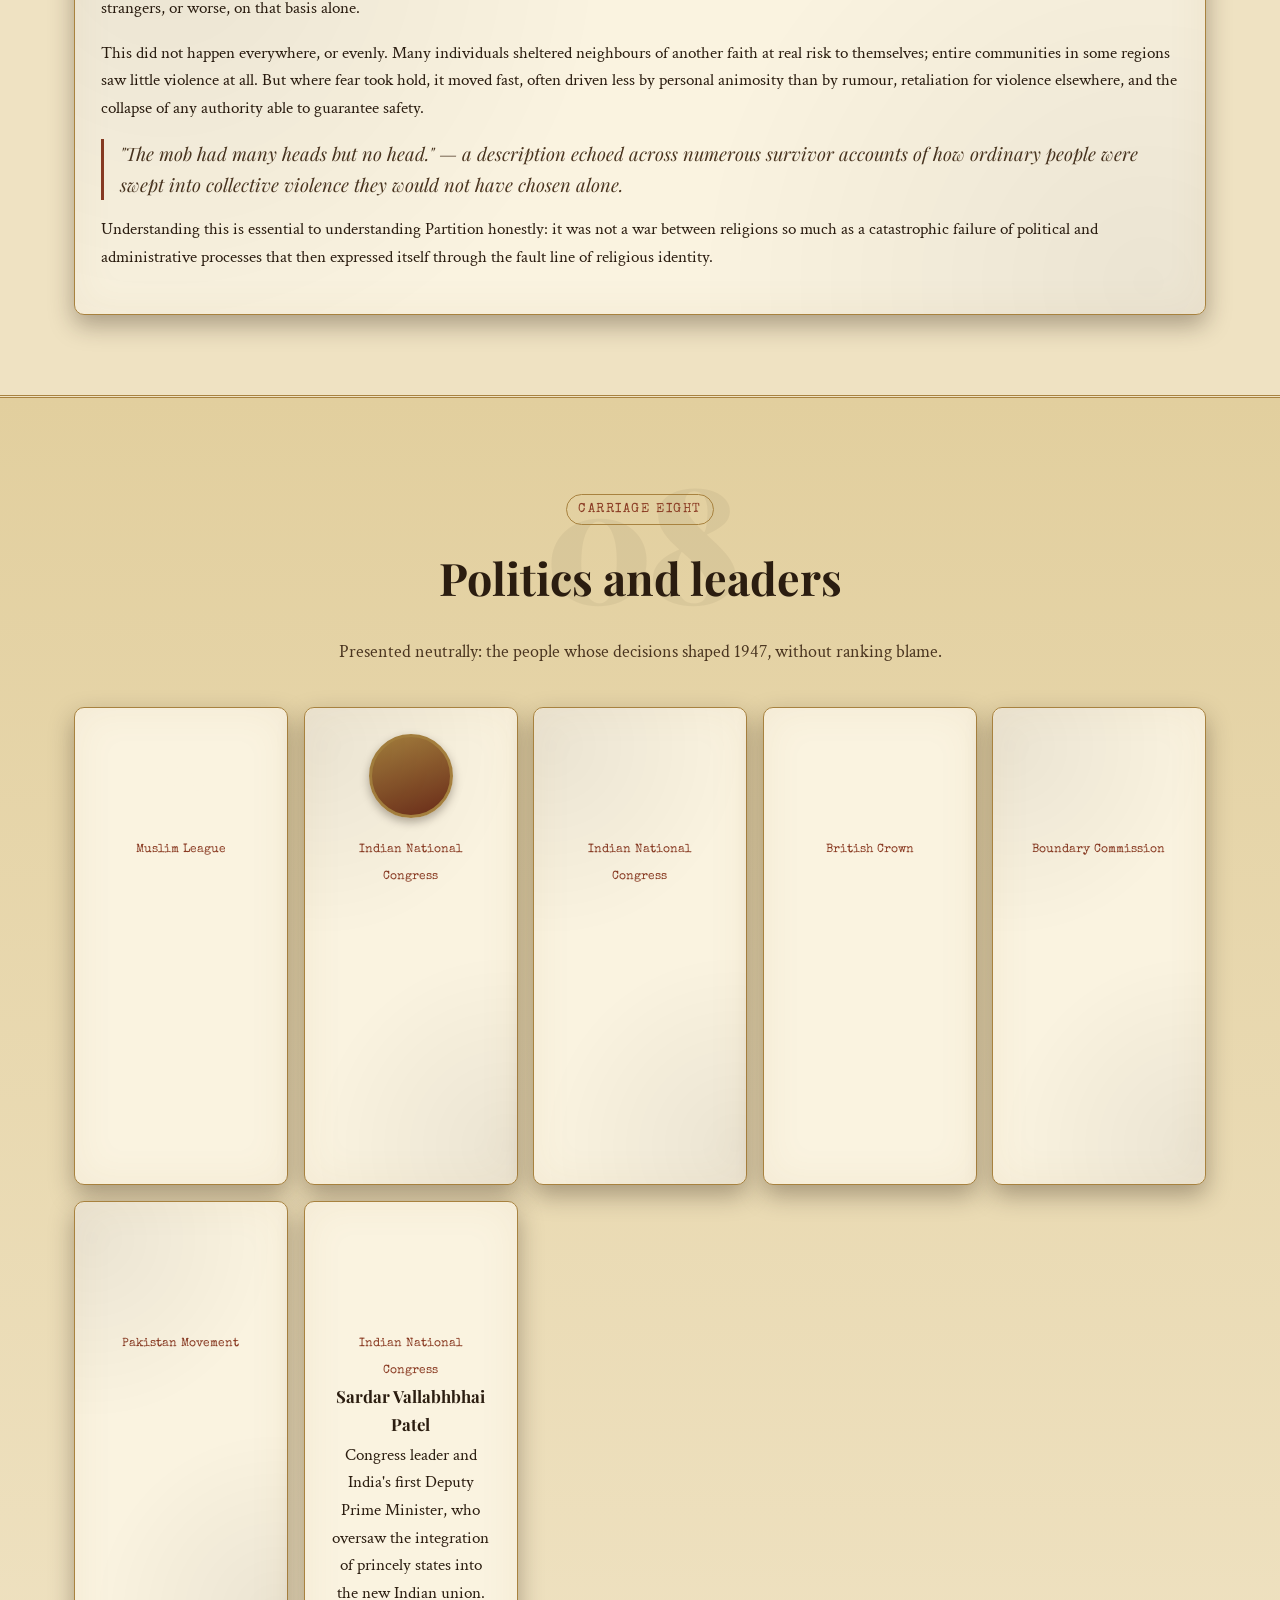
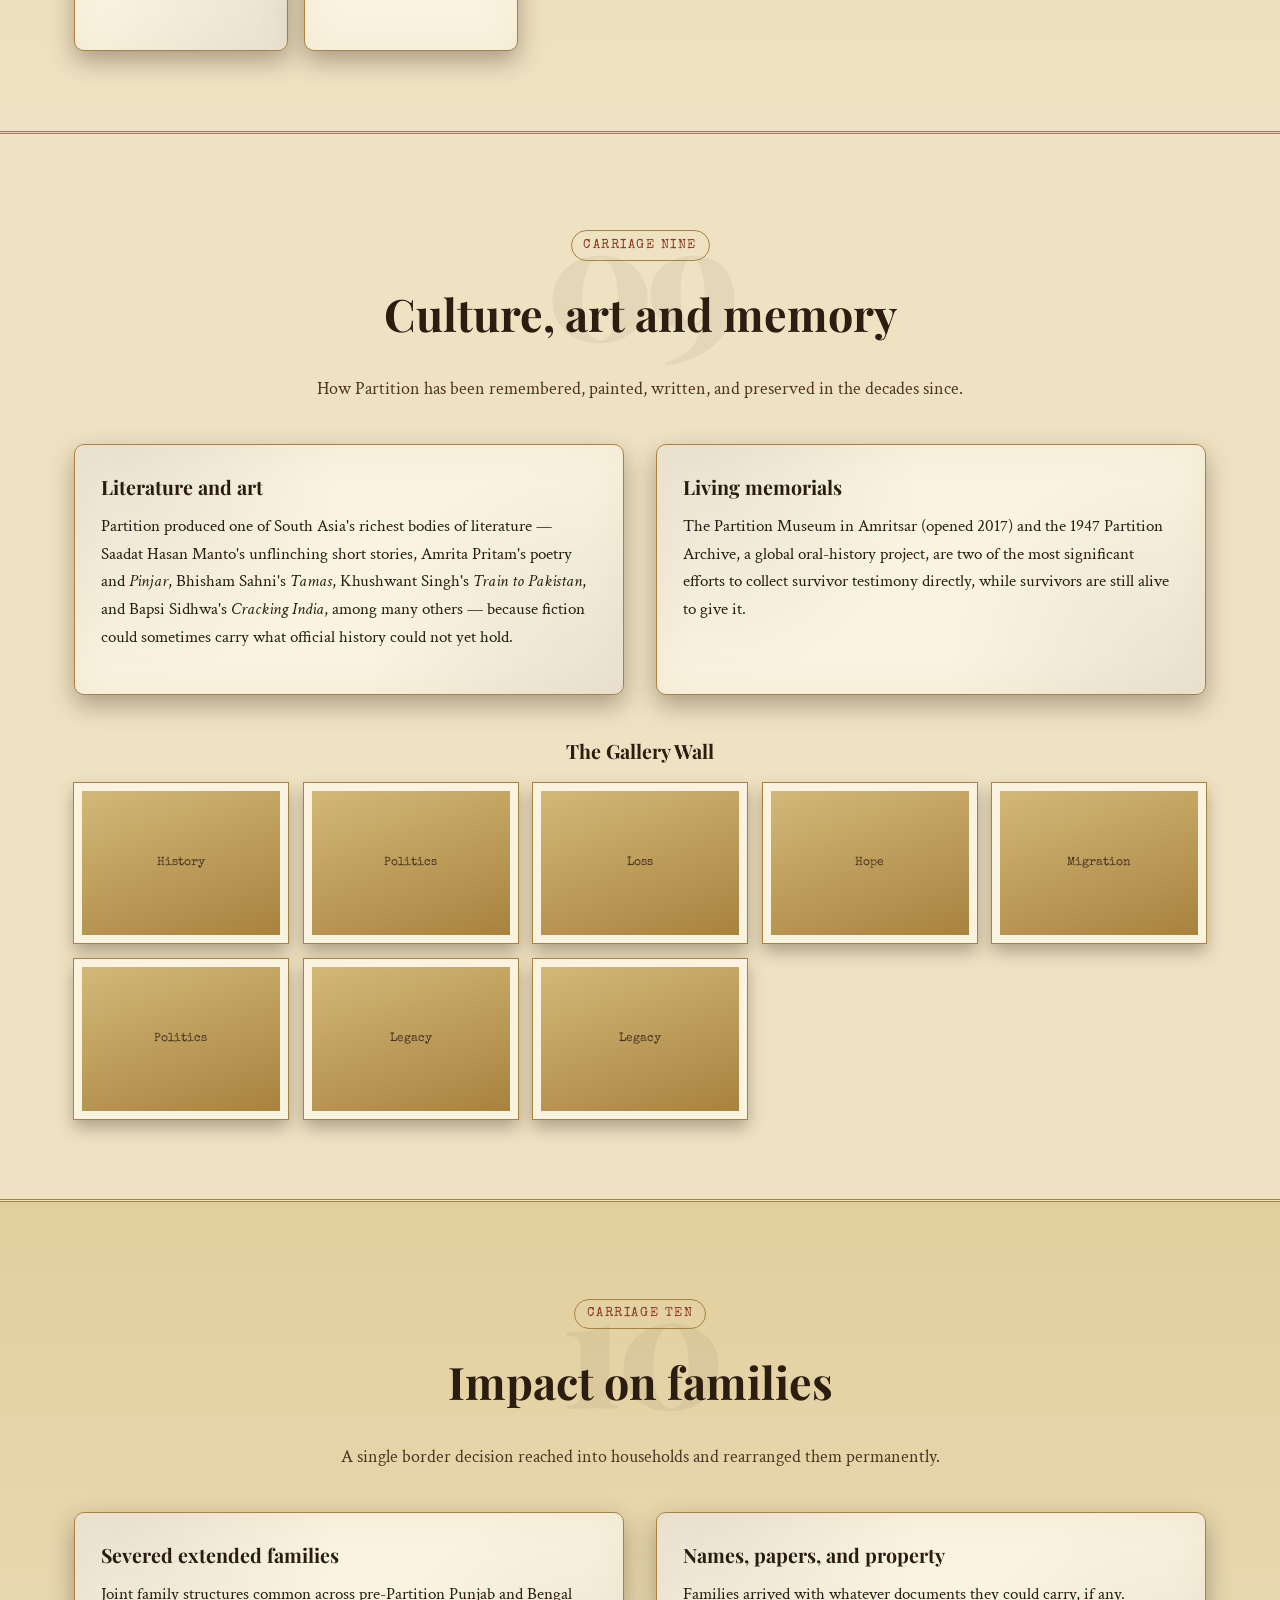
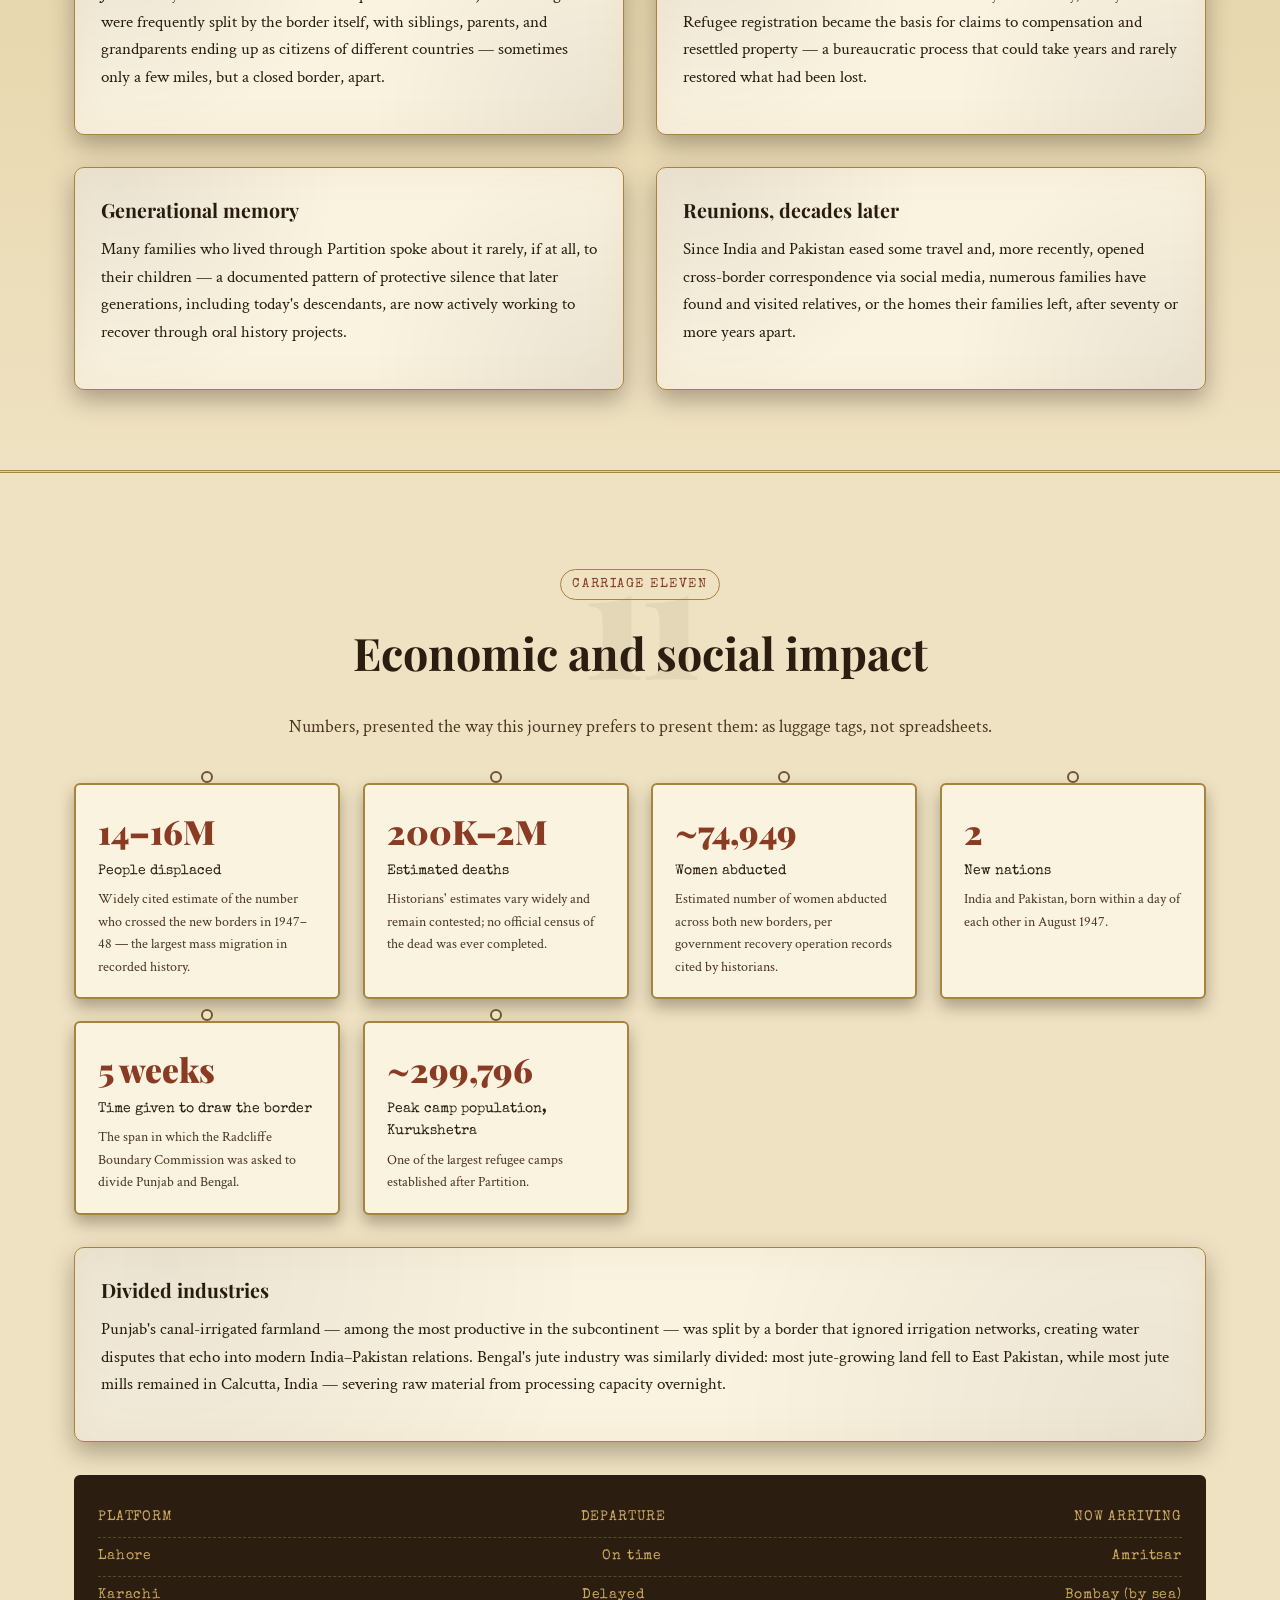
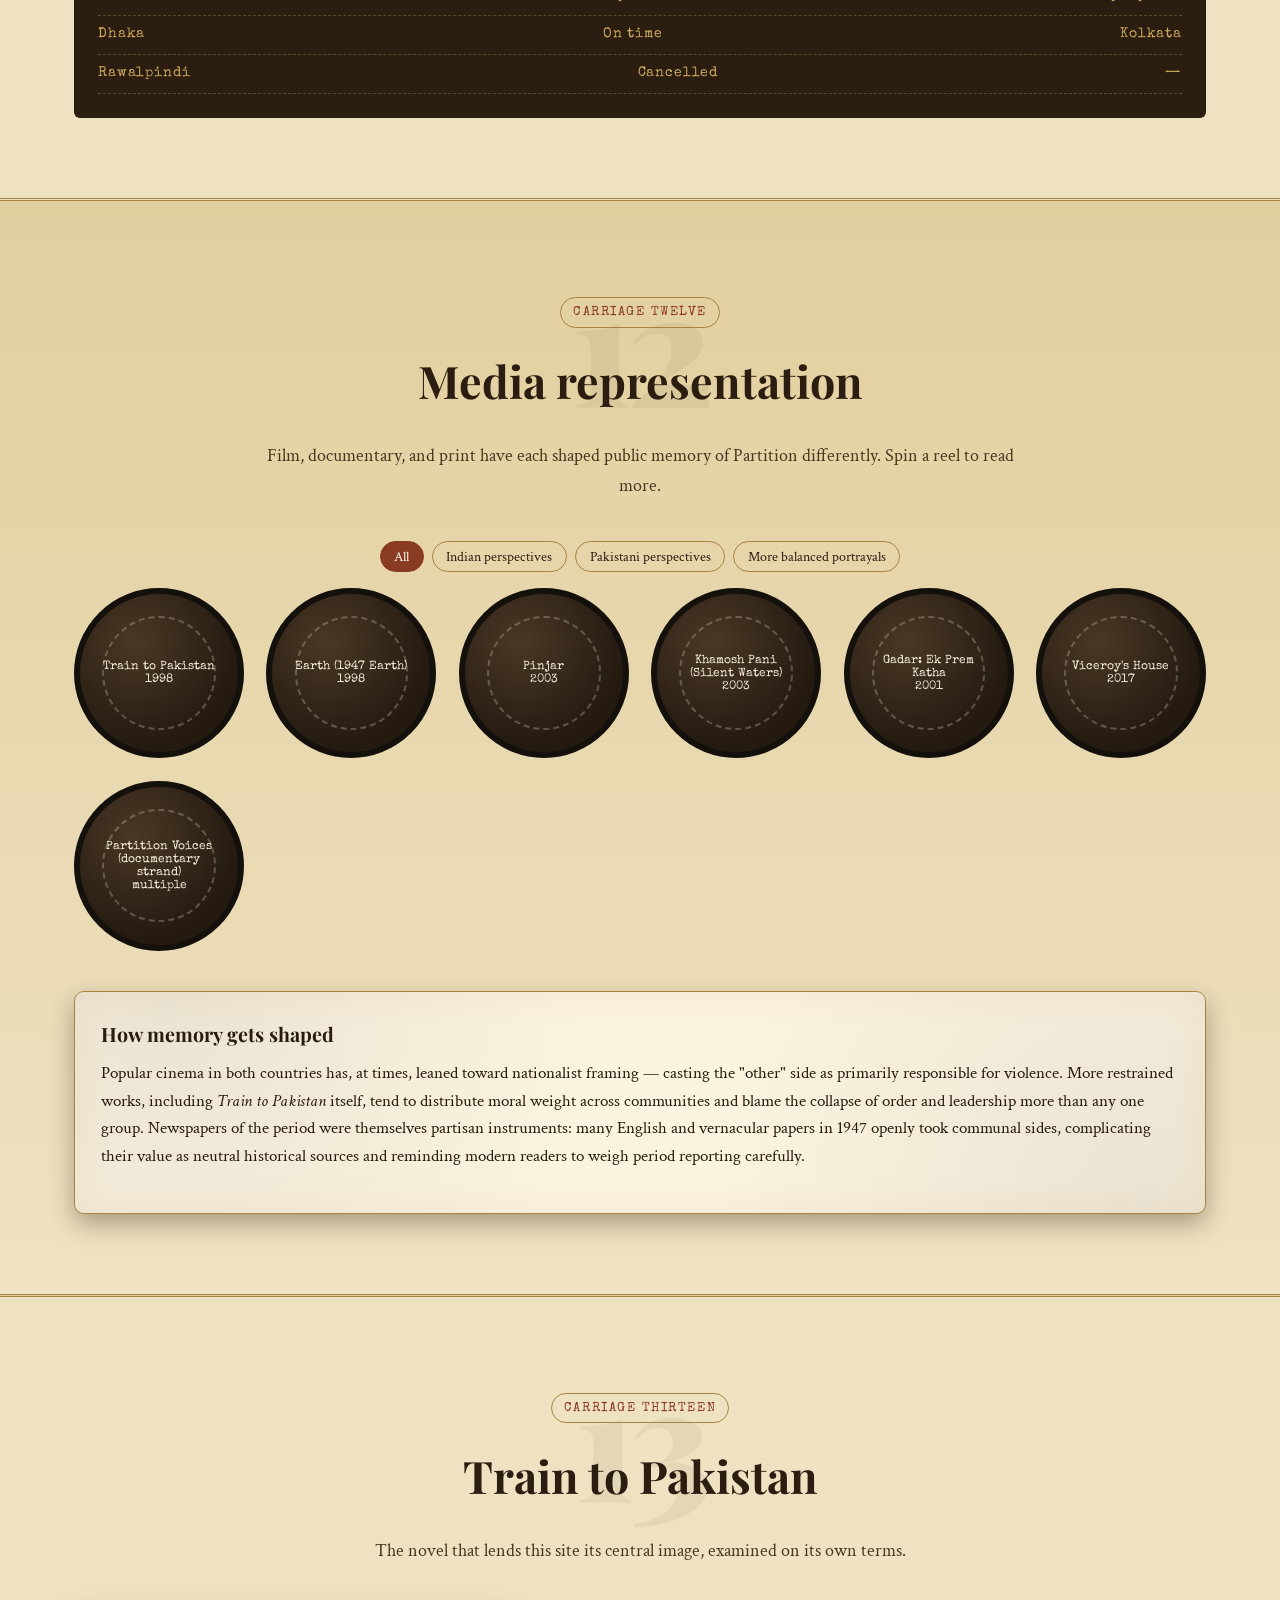
==== commit 4f84e450: "Add a Sources & Citations page Adds sources.html, linked from the main site's footer, listing every " ====
--- a/index.html
+++ b/index.html
@@ -714,6 +714,7 @@
   <h2 style="color:var(--cream);">Thank you for travelling this line.</h2>
   <p style="max-width:60ch; margin:0 auto;">The Last Journey is a work in progress, built as an educational prototype. If you are a survivor, a descendant, or an archivist who would like to contribute a real story, photograph, or recording, this space is built to hold it with care.</p>
   <p class="finale__note">Historical content in this prototype draws on widely available public scholarship on Partition and on Khushwant Singh's <em>Train to Pakistan</em>. Figures are commonly cited estimates; historians continue to debate exact numbers. The human stories and recorded interviews are real, named, publicly documented accounts from the 1947 Partition Archive and other cited sources, summarised here and linked back to the original in every case — not verbatim transcripts, and not composites. This is a student/educational prototype and not a substitute for primary historical research.</p>
+  <p style="margin-top:1.5rem;"><a href="sources.html" class="btn">Sources &amp; Citations ↗</a></p>
 </footer>
 
 <!-- Generic modal (stories / interviews / films / info) -->
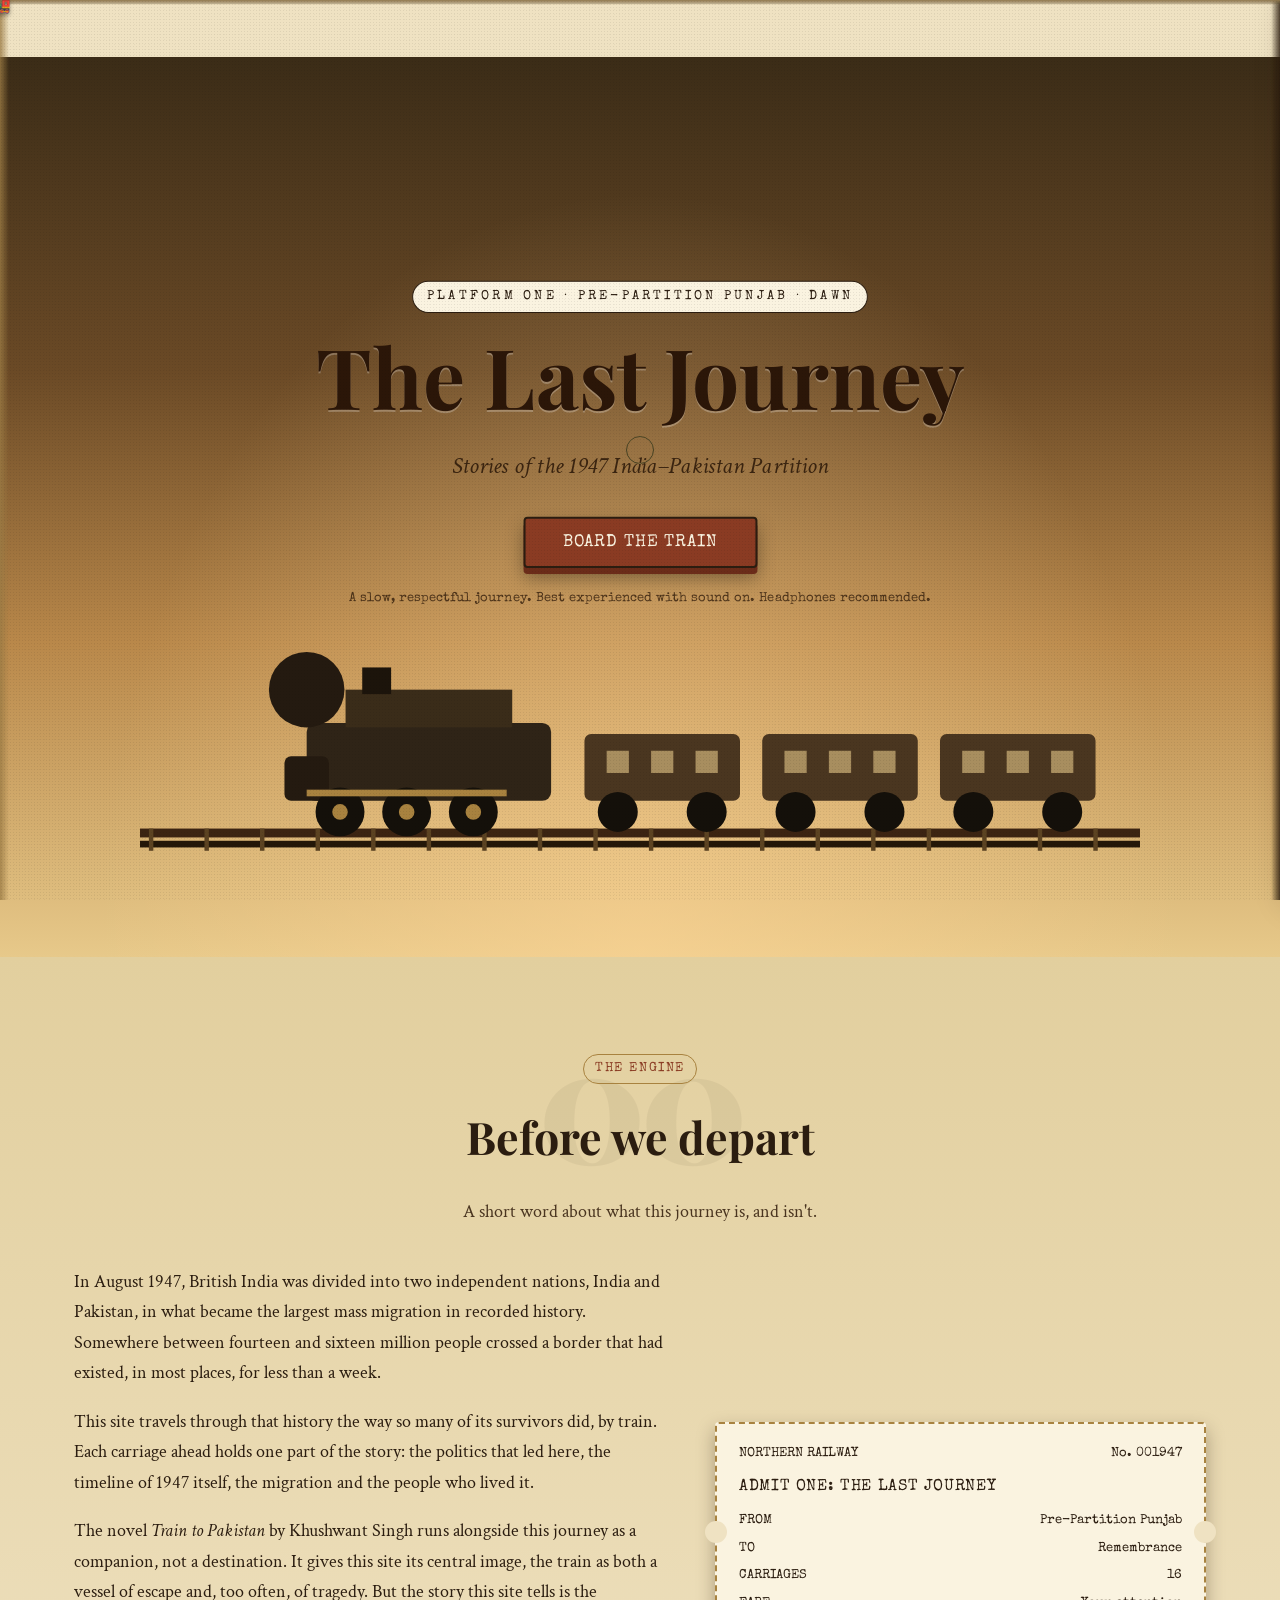
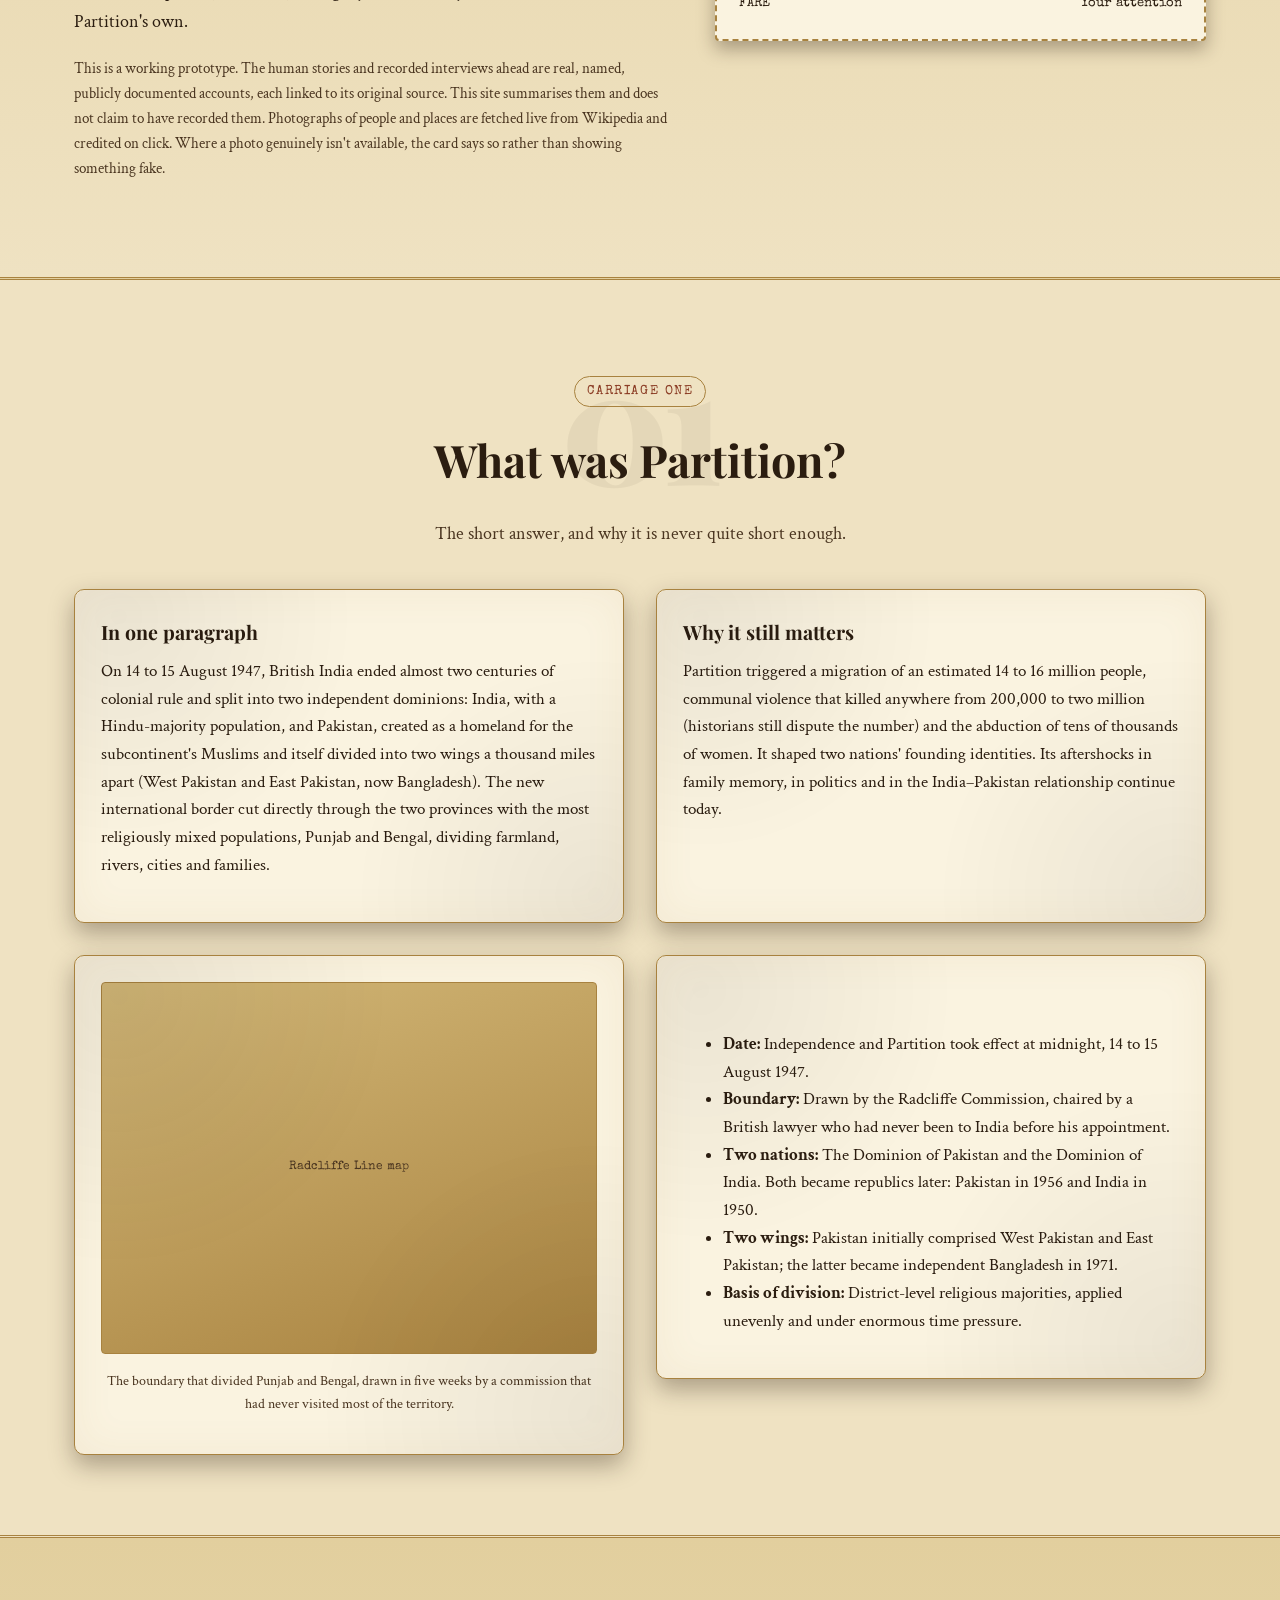
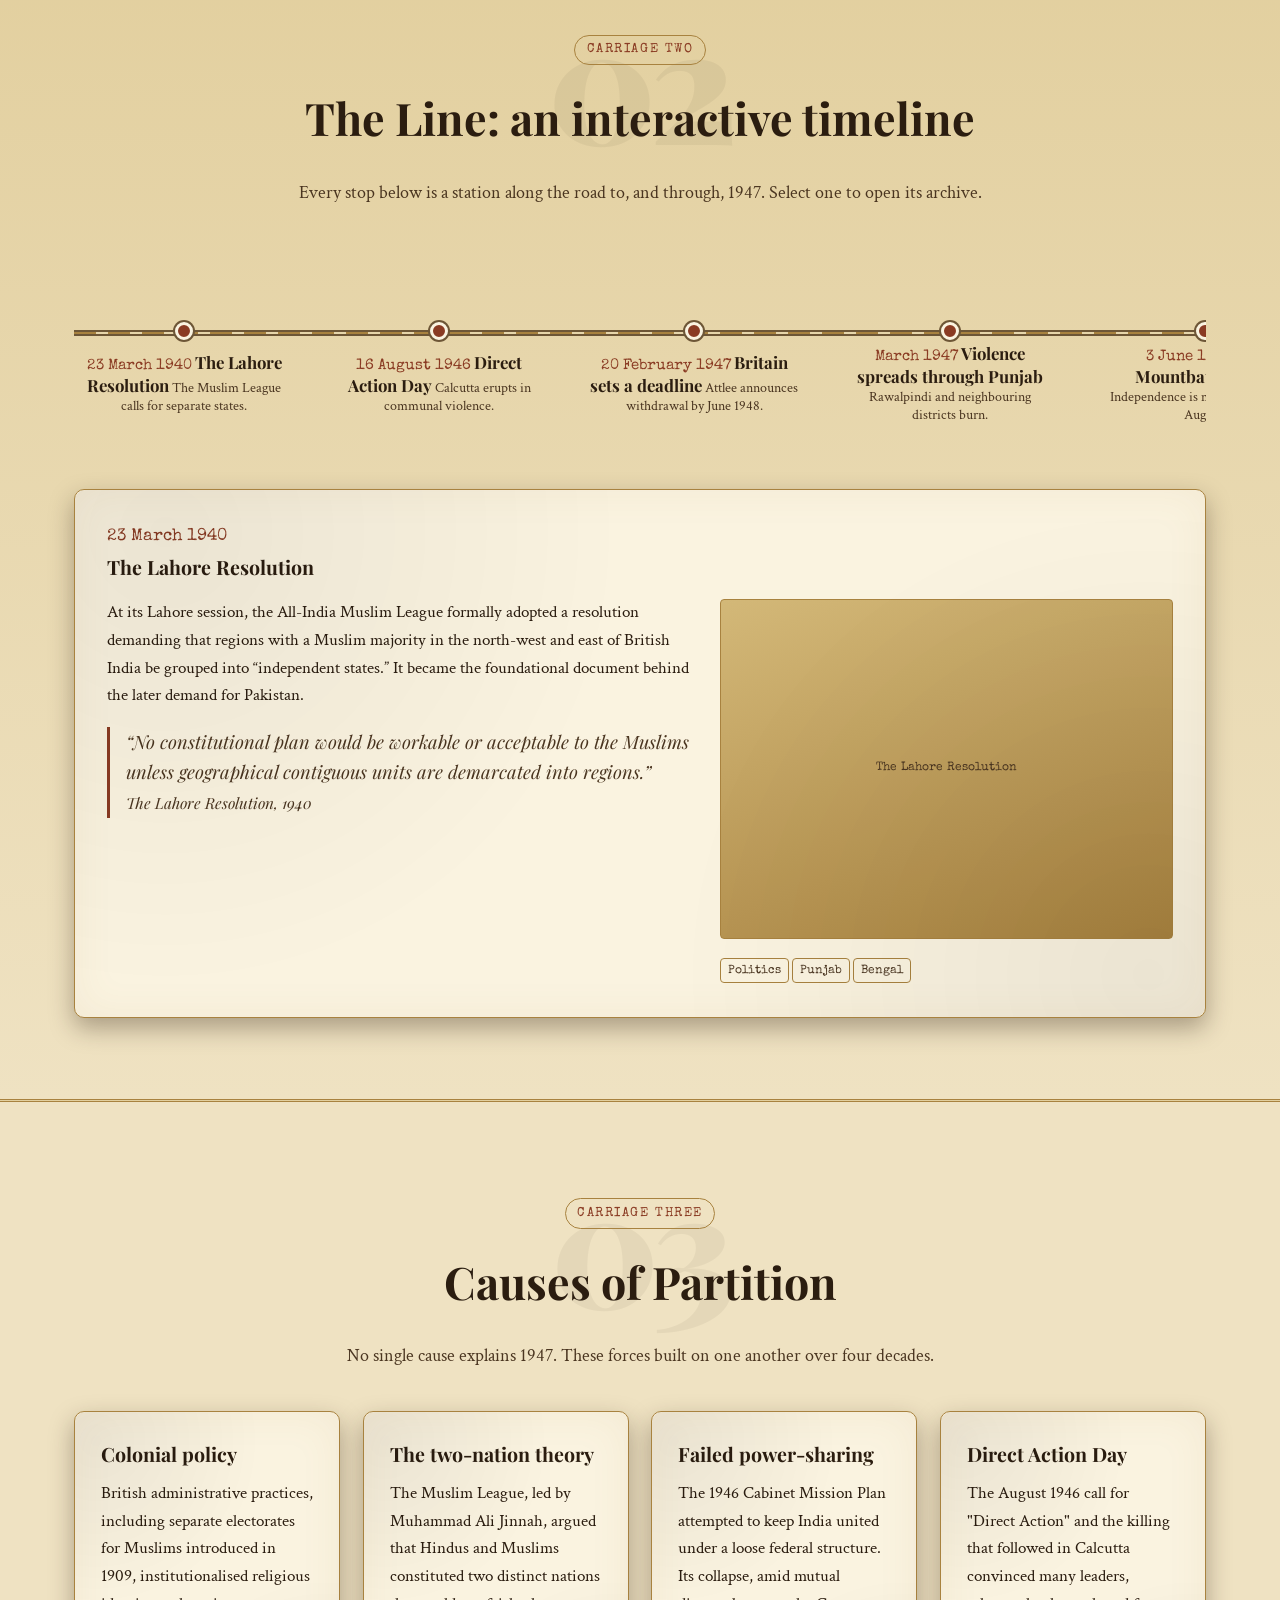
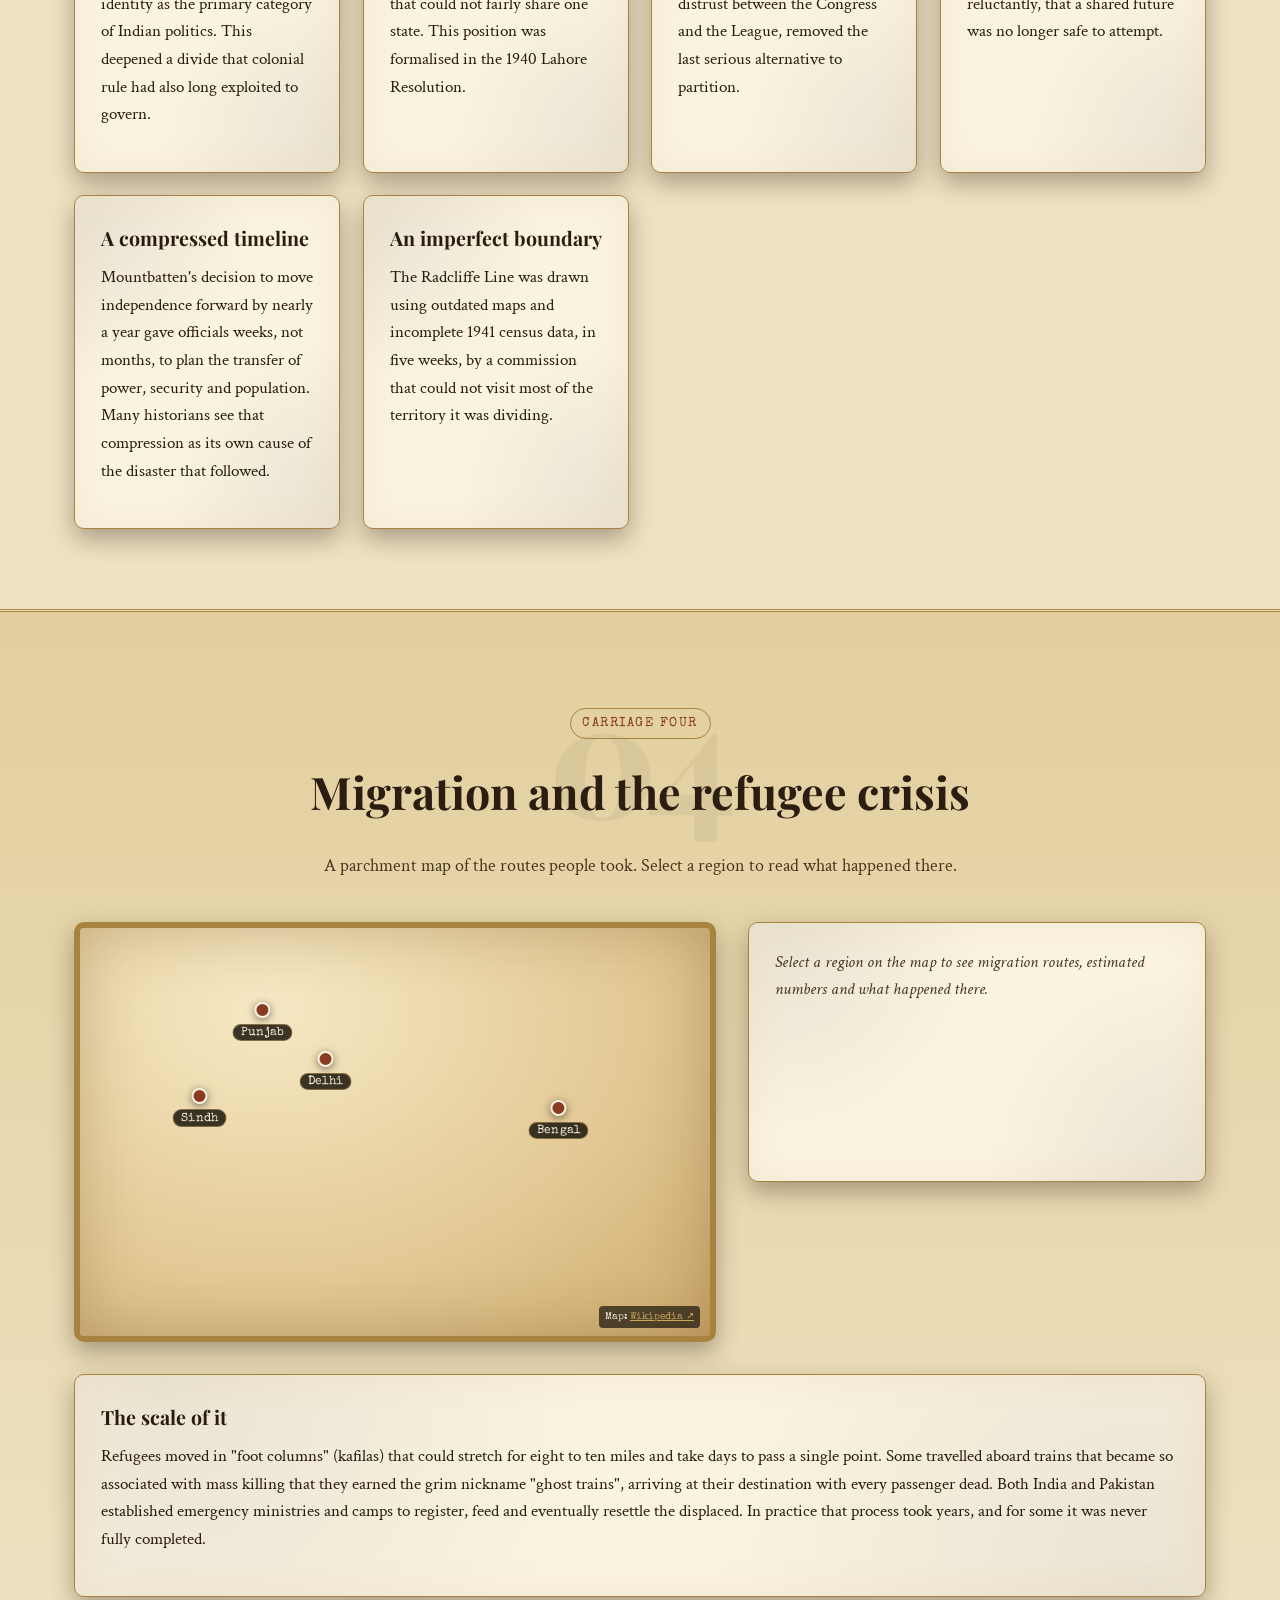
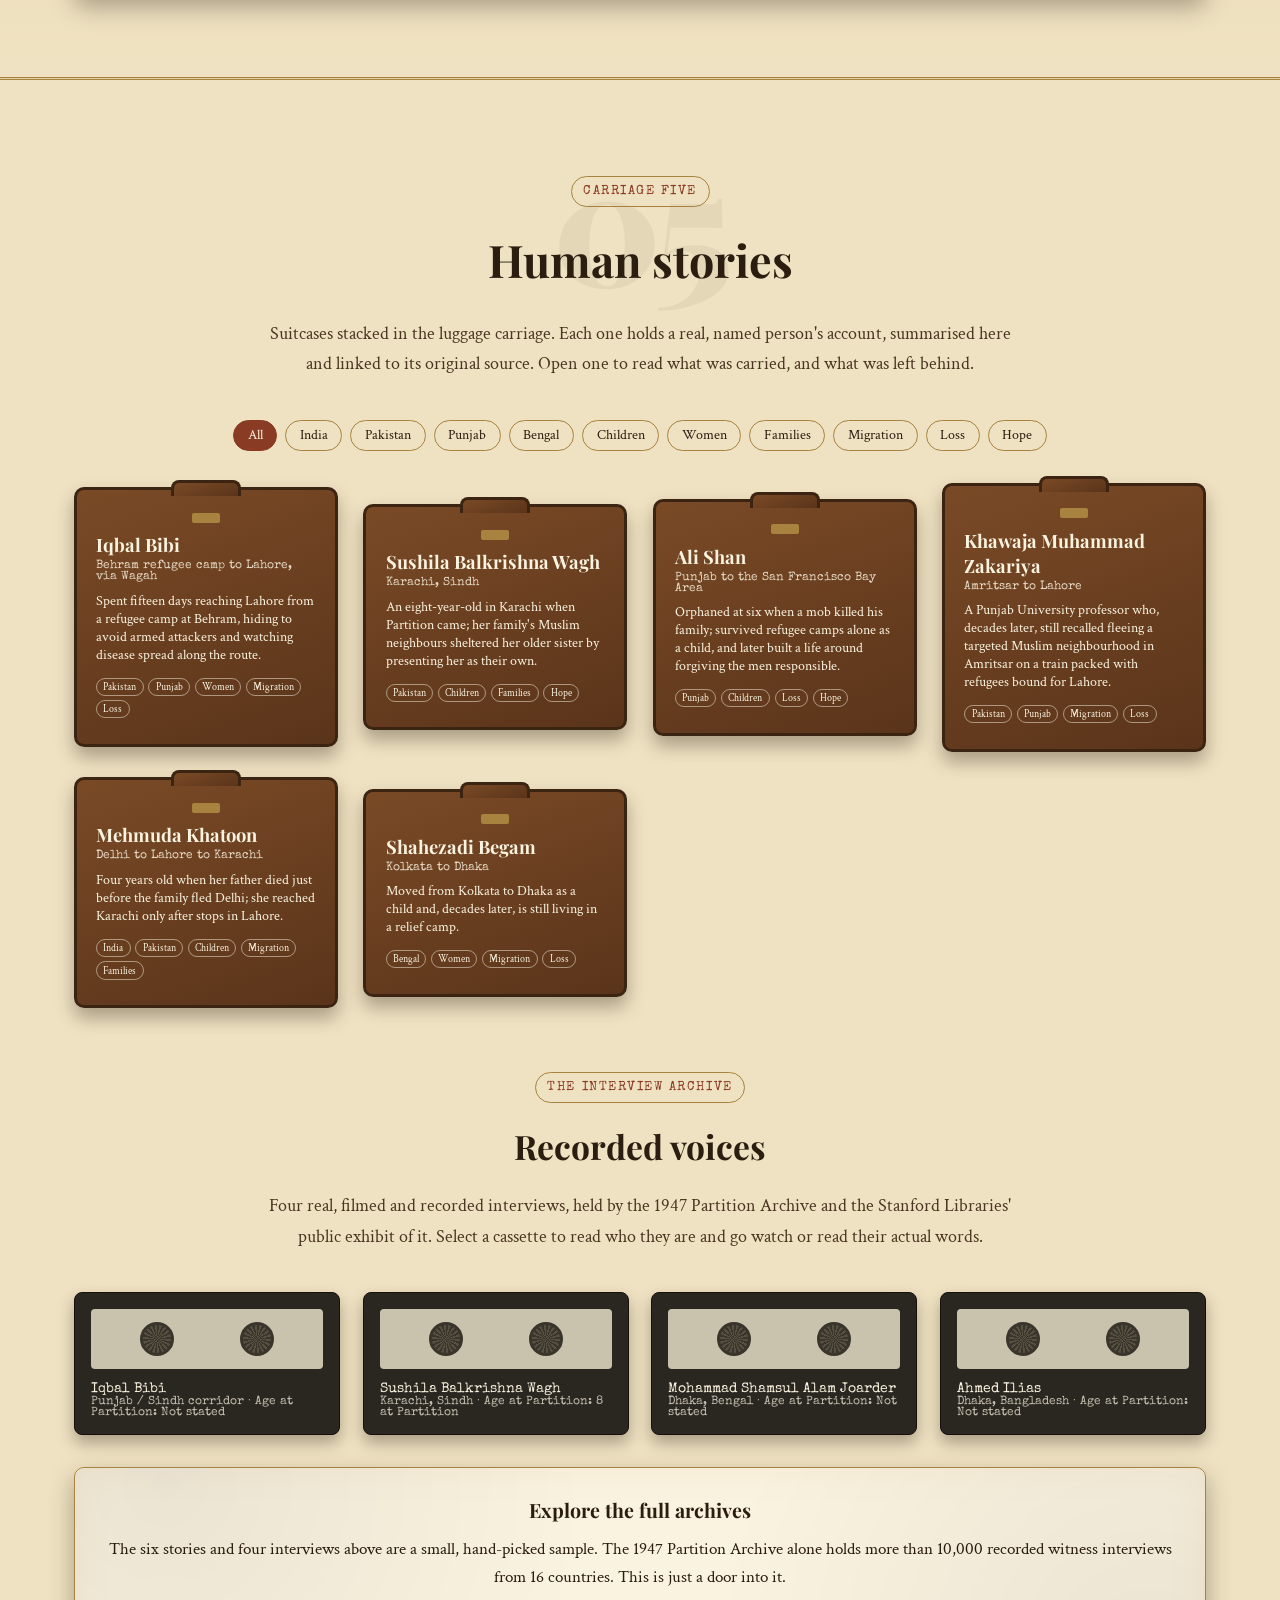
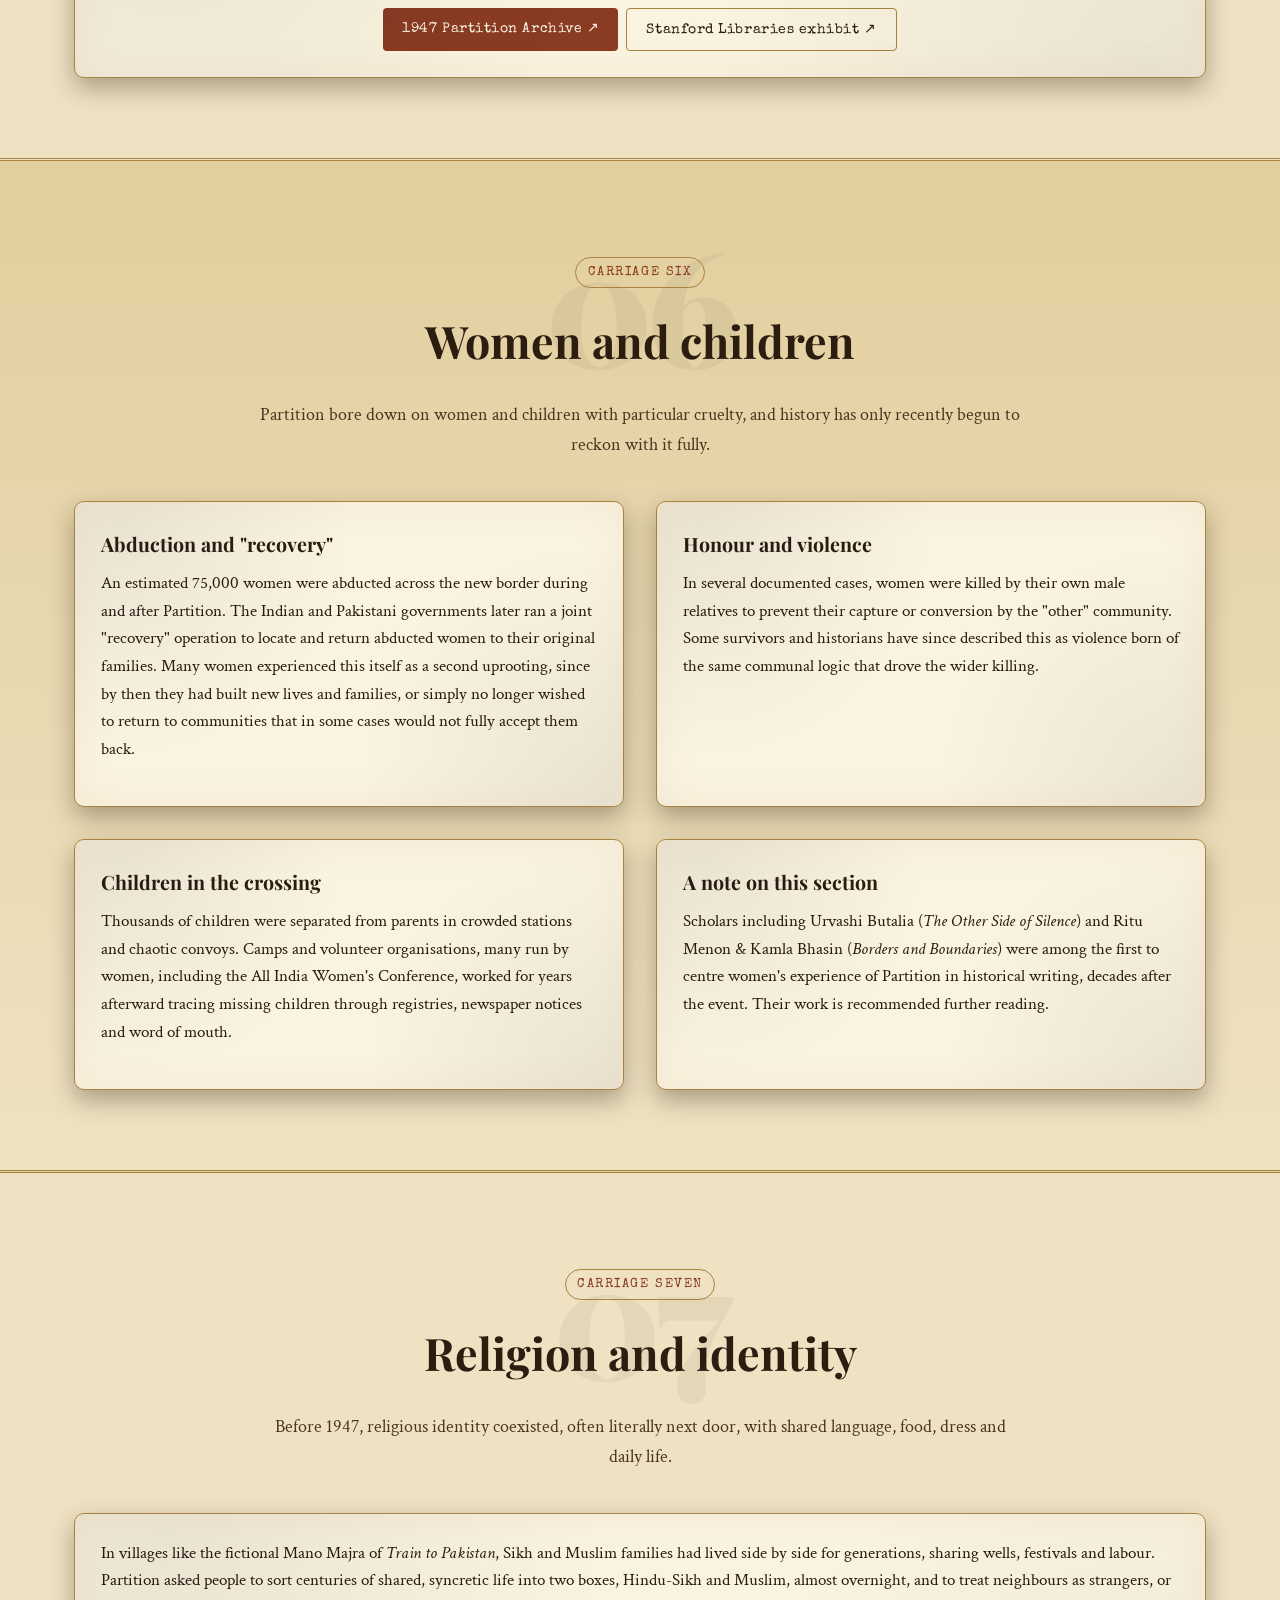
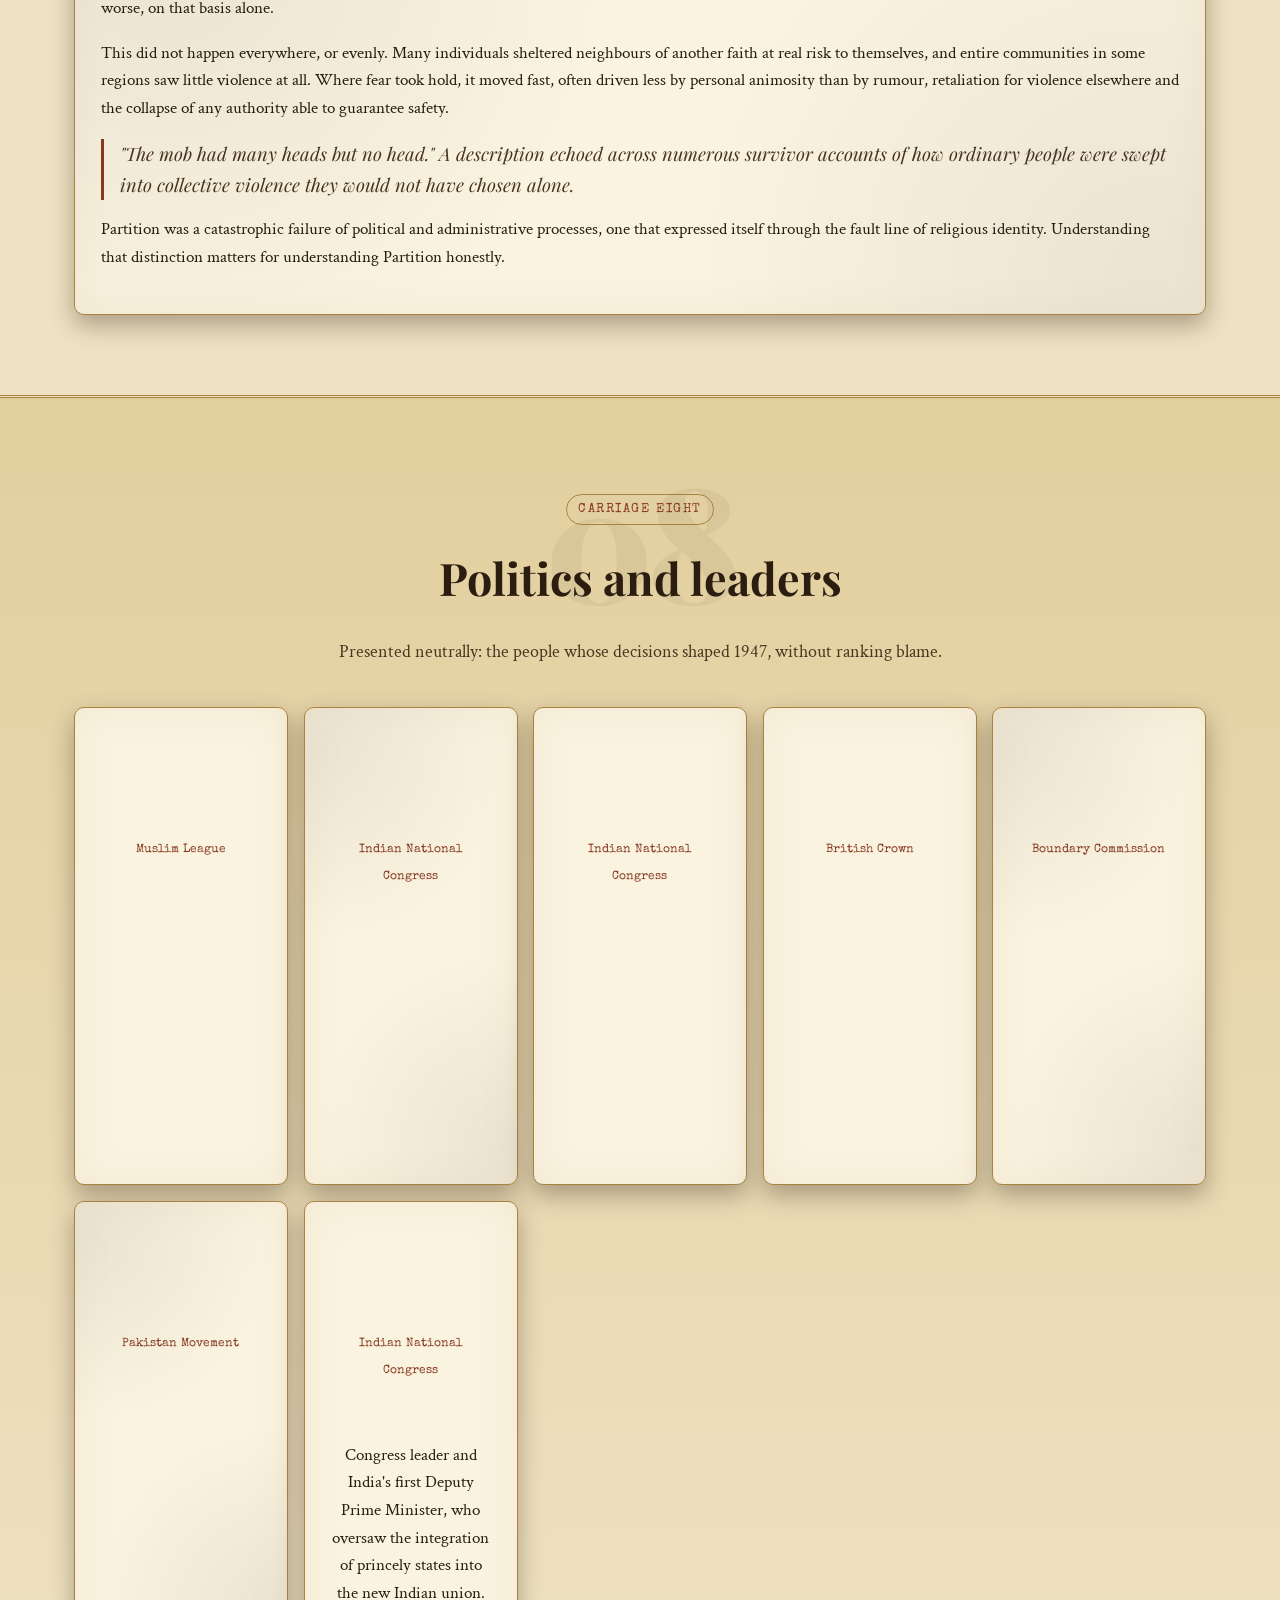
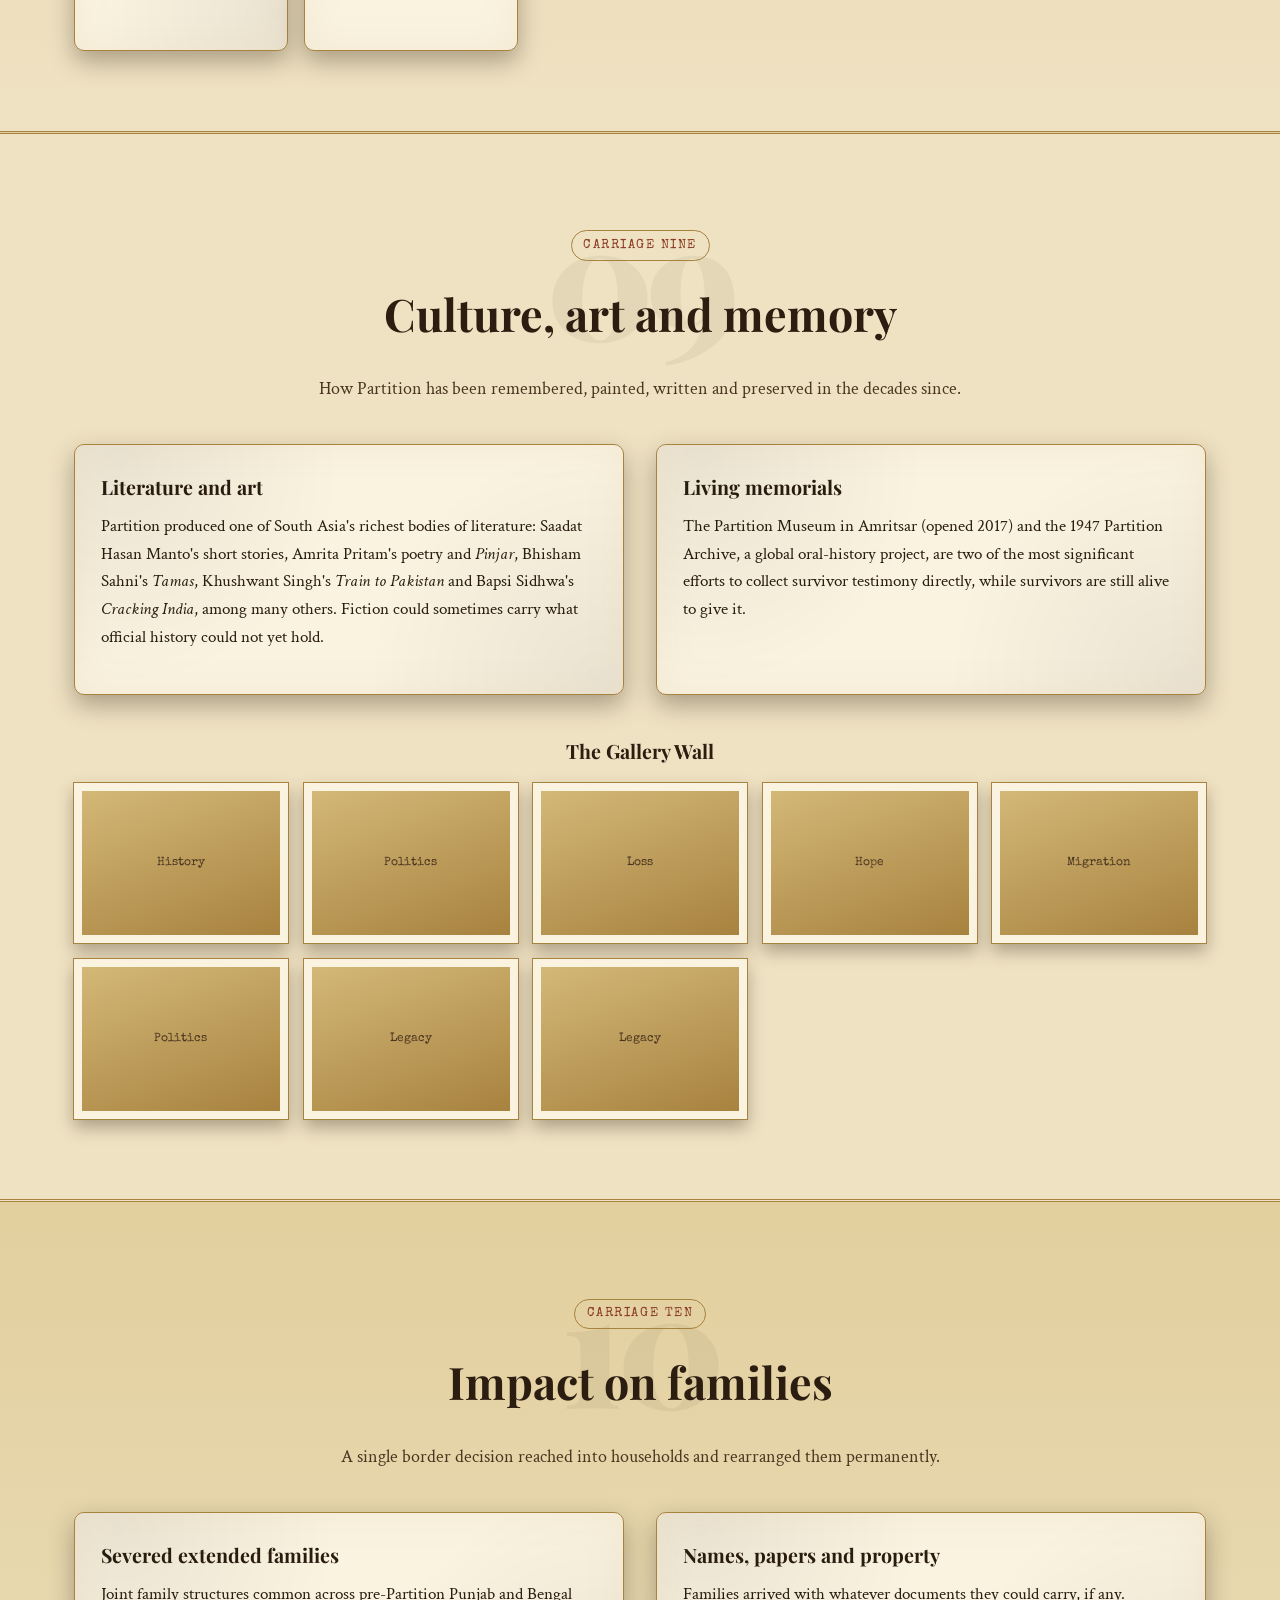
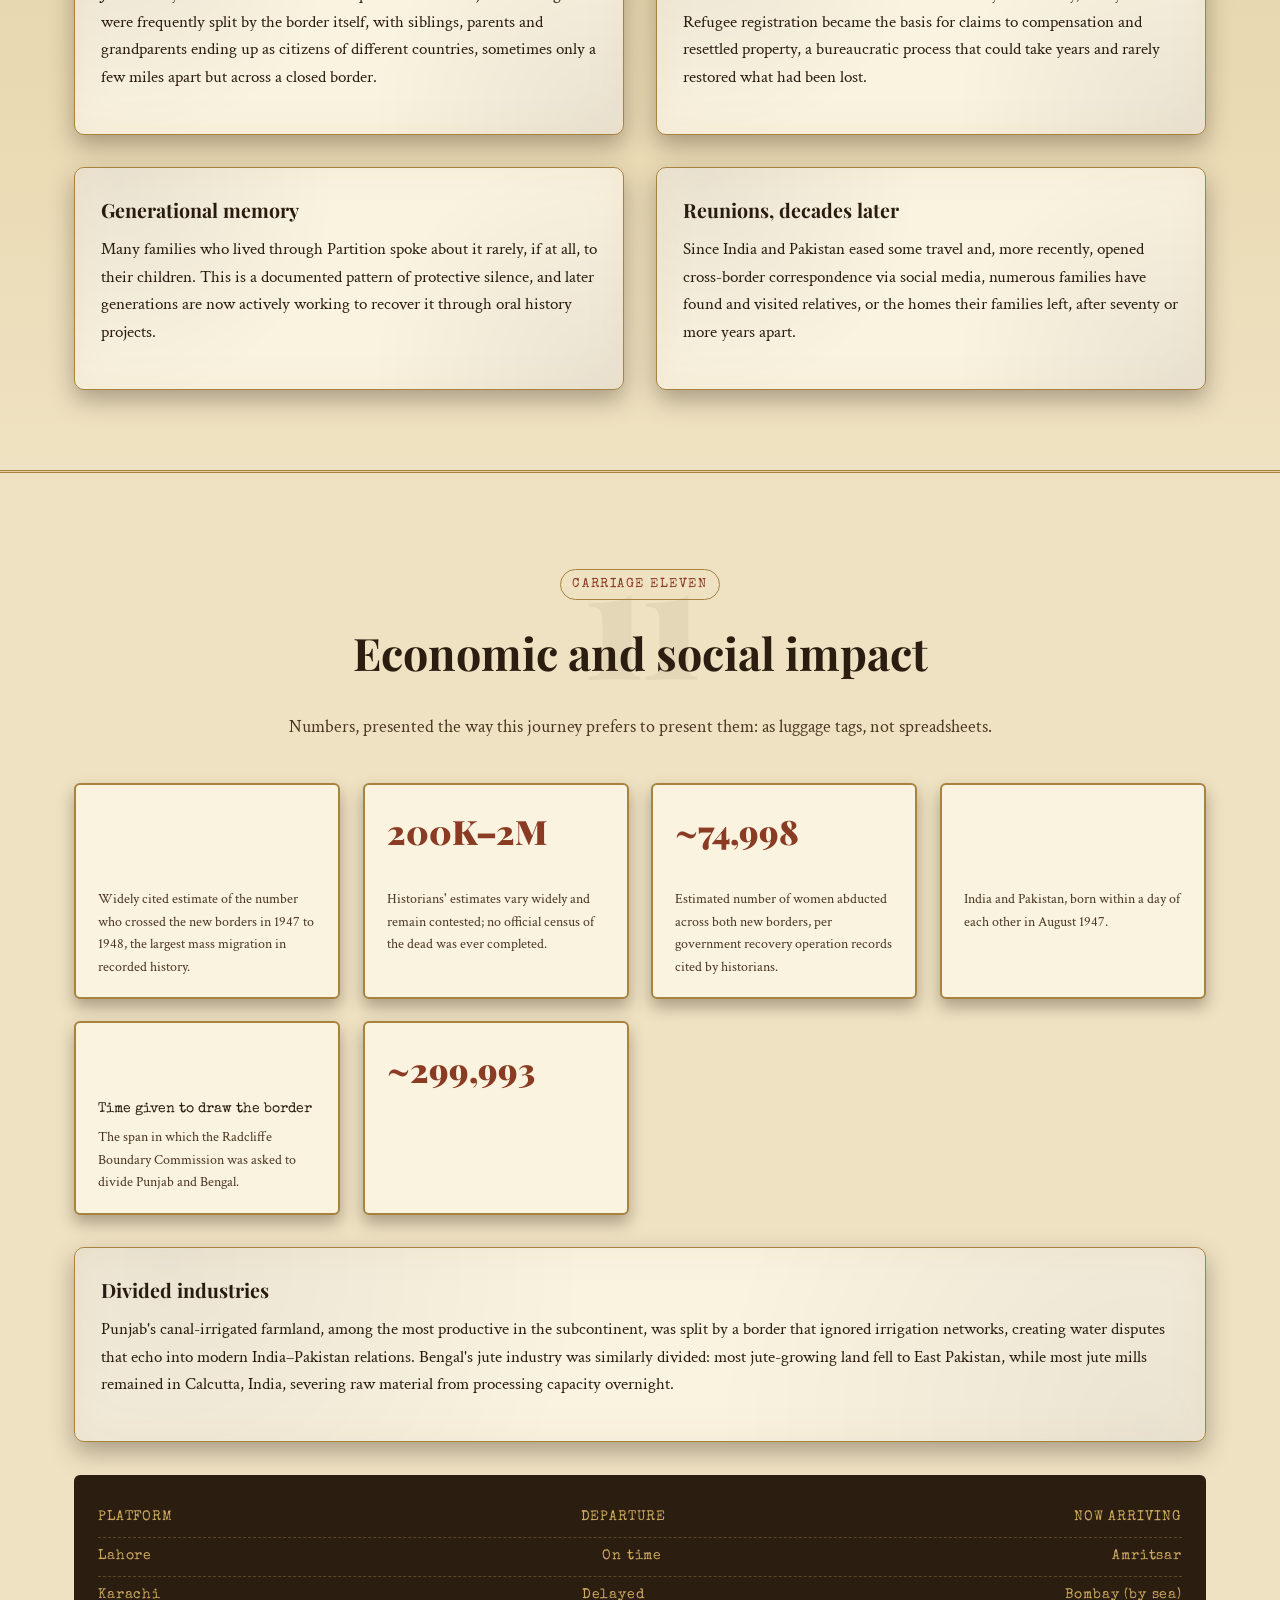
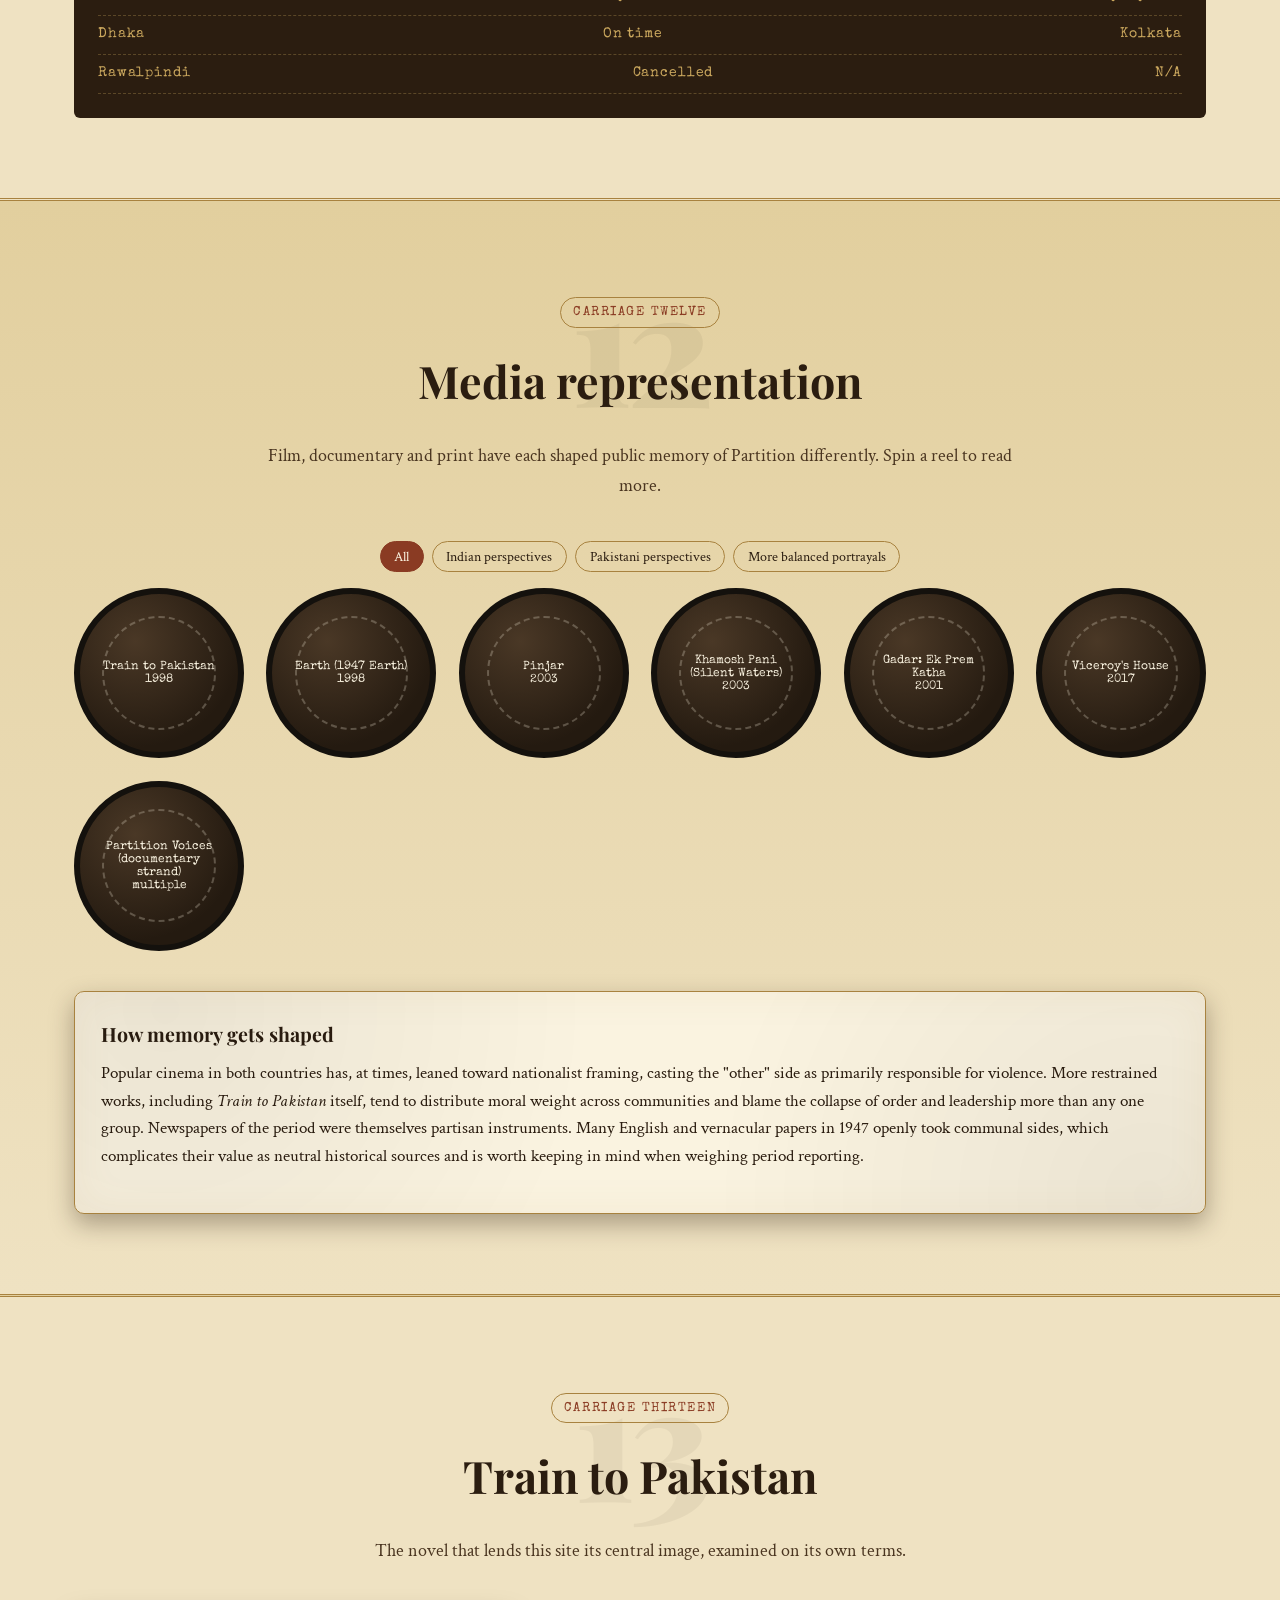
==== commit 854a5346: "Rewrite site copy in plainer, more direct language Removed every em dash across index.html, sources." ====
--- a/index.html
+++ b/index.html
@@ -3,7 +3,7 @@
 <head>
 <meta charset="UTF-8">
 <meta name="viewport" content="width=device-width, initial-scale=1.0">
-<title>The Last Journey — Stories of the 1947 India–Pakistan Partition</title>
+<title>The Last Journey: Stories of the 1947 India–Pakistan Partition</title>
 <meta name="description" content="An interactive digital museum and memorial retracing the human story of the 1947 India–Pakistan Partition, inspired by Khushwant Singh's Train to Pakistan.">
 <link rel="icon" href="data:image/svg+xml,%3Csvg xmlns='http://www.w3.org/2000/svg' viewBox='0 0 100 100'%3E%3Crect width='100' height='100' fill='%232b1d10'/%3E%3Ctext x='50' y='68' font-size='60' text-anchor='middle'%3E%F0%9F%9A%82%3C/text%3E%3C/svg%3E">
 <link rel="preconnect" href="https://fonts.googleapis.com">
@@ -33,7 +33,7 @@
   <span class="journey-hud__mood" id="hud-mood">Peaceful</span>
 </div>
 
-<div class="whistle-caption" id="whistle-caption" role="status" aria-live="polite">Whistle blows — changing carriage</div>
+<div class="whistle-caption" id="whistle-caption" role="status" aria-live="polite">Whistle blows: changing carriage</div>
 
 <div class="door-transition" id="door-transition" aria-hidden="true">
   <div class="door-transition__panel"></div>
@@ -98,7 +98,7 @@
 </aside>
 
 <!-- ===================================================================
-     HERO — Station at dawn
+     HERO Station at dawn
      =================================================================== -->
 <header class="hero" id="hero">
   <div class="hero__sky-glow" aria-hidden="true"></div>
@@ -168,9 +168,9 @@
 <main id="main">
 
 <!-- ===================================================================
-     ENGINE — Introduction
-     =================================================================== -->
-<section class="carriage" id="engine" data-carriage-name="Engine — Introduction">
+     ENGINE Introduction
+     =================================================================== -->
+<section class="carriage" id="engine" data-carriage-name="Engine: Introduction">
   <div class="container">
     <div class="carriage-header">
       <span class="carriage-num" aria-hidden="true">00</span>
@@ -180,15 +180,15 @@
     </div>
     <div class="engine-grid">
       <div class="engine-copy reveal">
-        <p>In August 1947, British India was divided into two independent nations — India and Pakistan — in what became the largest mass migration in recorded history. Somewhere between fourteen and sixteen million people crossed a border that had existed, in most places, for less than a week.</p>
-        <p>This site travels through that history the way so many of its survivors did: by train. Each carriage ahead holds one part of the story — the politics that led here, the timeline of 1947 itself, the migration, and above all, the people who lived it.</p>
-        <p>The novel <em>Train to Pakistan</em> by Khushwant Singh runs alongside this journey as a companion, not a destination. It gives this site its central image — the train as both a vessel of escape and, too often, of tragedy — but the story this site tells is the Partition's own.</p>
-        <p style="color:var(--text-soft); font-size:.95rem;">This is a working prototype. The human stories and recorded interviews ahead are real, named, publicly documented accounts, each linked to its original source — this site summarises them, it does not claim to have recorded them. Photographs of people and places are fetched live from Wikipedia and credited on click; where a photo genuinely isn't available, the card simply says so rather than showing something fake.</p>
+        <p>In August 1947, British India was divided into two independent nations, India and Pakistan, in what became the largest mass migration in recorded history. Somewhere between fourteen and sixteen million people crossed a border that had existed, in most places, for less than a week.</p>
+        <p>This site travels through that history the way so many of its survivors did, by train. Each carriage ahead holds one part of the story: the politics that led here, the timeline of 1947 itself, the migration and the people who lived it.</p>
+        <p>The novel <em>Train to Pakistan</em> by Khushwant Singh runs alongside this journey as a companion, not a destination. It gives this site its central image, the train as both a vessel of escape and, too often, of tragedy. But the story this site tells is the Partition's own.</p>
+        <p style="color:var(--text-soft); font-size:.95rem;">This is a working prototype. The human stories and recorded interviews ahead are real, named, publicly documented accounts, each linked to its original source. This site summarises them and does not claim to have recorded them. Photographs of people and places are fetched live from Wikipedia and credited on click. Where a photo genuinely isn't available, the card says so rather than showing something fake.</p>
       </div>
       <div class="reveal">
         <div class="ticket">
           <div class="ticket__row"><span>NORTHERN RAILWAY</span><span>No. 001947</span></div>
-          <div class="ticket__title">ADMIT ONE — THE LAST JOURNEY</div>
+          <div class="ticket__title">ADMIT ONE: THE LAST JOURNEY</div>
           <div class="ticket__row"><span>FROM</span><span>Pre-Partition Punjab</span></div>
           <div class="ticket__row"><span>TO</span><span>Remembrance</span></div>
           <div class="ticket__row"><span>CARRIAGES</span><span>16</span></div>
@@ -200,7 +200,7 @@
 </section>
 
 <!-- ===================================================================
-     CARRIAGE 1 — What was Partition?
+     CARRIAGE 1 What was Partition?
      =================================================================== -->
 <section class="carriage" id="carriage-1" data-carriage-name="What was Partition?">
   <div class="container">
@@ -213,11 +213,11 @@
     <div class="two-col reveal">
       <div class="paper-card pad">
         <h3>In one paragraph</h3>
-        <p>On 14–15 August 1947, British India ended almost two centuries of colonial rule and split into two independent dominions: India, with a Hindu-majority population, and Pakistan, created as a homeland for the subcontinent's Muslims and itself divided into two wings a thousand miles apart (West Pakistan and East Pakistan, now Bangladesh). The new international border cut directly through the two provinces with the most religiously mixed populations, Punjab and Bengal, dividing farmland, rivers, cities, and families.</p>
+        <p>On 14 to 15 August 1947, British India ended almost two centuries of colonial rule and split into two independent dominions: India, with a Hindu-majority population, and Pakistan, created as a homeland for the subcontinent's Muslims and itself divided into two wings a thousand miles apart (West Pakistan and East Pakistan, now Bangladesh). The new international border cut directly through the two provinces with the most religiously mixed populations, Punjab and Bengal, dividing farmland, rivers, cities and families.</p>
       </div>
       <div class="paper-card pad">
         <h3>Why it still matters</h3>
-        <p>Partition was not simply a redrawing of a map. It triggered a migration of an estimated 14–16 million people, communal violence that killed anywhere from 200,000 to two million (historians still dispute the number), and the abduction of tens of thousands of women. It shaped two nations' founding identities, and its aftershocks — in family memory, in politics, in the India–Pakistan relationship — continue today.</p>
+        <p>Partition triggered a migration of an estimated 14 to 16 million people, communal violence that killed anywhere from 200,000 to two million (historians still dispute the number) and the abduction of tens of thousands of women. It shaped two nations' founding identities. Its aftershocks in family memory, in politics and in the India–Pakistan relationship continue today.</p>
       </div>
     </div>
     <div class="two-col reveal" style="margin-top:2rem; align-items:start;">
@@ -228,9 +228,9 @@
       <div class="paper-card pad">
         <h3>Key facts</h3>
         <ul>
-          <li><strong>Date:</strong> Independence and Partition took effect at midnight, 14–15 August 1947.</li>
+          <li><strong>Date:</strong> Independence and Partition took effect at midnight, 14 to 15 August 1947.</li>
           <li><strong>Boundary:</strong> Drawn by the Radcliffe Commission, chaired by a British lawyer who had never been to India before his appointment.</li>
-          <li><strong>Two nations:</strong> The Dominion of Pakistan and the Dominion of India (both became republics later — Pakistan in 1956, India in 1950).</li>
+          <li><strong>Two nations:</strong> The Dominion of Pakistan and the Dominion of India. Both became republics later: Pakistan in 1956 and India in 1950.</li>
           <li><strong>Two wings:</strong> Pakistan initially comprised West Pakistan and East Pakistan; the latter became independent Bangladesh in 1971.</li>
           <li><strong>Basis of division:</strong> District-level religious majorities, applied unevenly and under enormous time pressure.</li>
         </ul>
@@ -240,7 +240,7 @@
 </section>
 
 <!-- ===================================================================
-     CARRIAGE 2 — Interactive Timeline
+     CARRIAGE 2 Interactive Timeline
      =================================================================== -->
 <section class="carriage" id="carriage-2" data-carriage-name="Timeline">
   <div class="container">
@@ -261,7 +261,7 @@
 </section>
 
 <!-- ===================================================================
-     CARRIAGE 3 — Causes of Partition
+     CARRIAGE 3 Causes of Partition
      =================================================================== -->
 <section class="carriage" id="carriage-3" data-carriage-name="Causes of Partition">
   <div class="container">
@@ -274,11 +274,11 @@
     <div class="stats-grid reveal">
       <div class="paper-card pad">
         <h3>Colonial policy</h3>
-        <p>British administrative practices — including separate electorates for Muslims introduced in 1909 — institutionalised religious identity as the primary category of Indian politics, deepening a divide that colonial rule had also long exploited to govern.</p>
+        <p>British administrative practices, including separate electorates for Muslims introduced in 1909, institutionalised religious identity as the primary category of Indian politics. This deepened a divide that colonial rule had also long exploited to govern.</p>
       </div>
       <div class="paper-card pad">
         <h3>The two-nation theory</h3>
-        <p>The Muslim League, led by Muhammad Ali Jinnah, argued that Hindus and Muslims constituted two distinct nations that could not fairly share one state — a position formalised in the 1940 Lahore Resolution.</p>
+        <p>The Muslim League, led by Muhammad Ali Jinnah, argued that Hindus and Muslims constituted two distinct nations that could not fairly share one state. This position was formalised in the 1940 Lahore Resolution.</p>
       </div>
       <div class="paper-card pad">
         <h3>Failed power-sharing</h3>
@@ -290,7 +290,7 @@
       </div>
       <div class="paper-card pad">
         <h3>A compressed timeline</h3>
-        <p>Mountbatten's decision to move independence forward by nearly a year gave officials weeks, not months, to plan the transfer of power, security, and population — a compression many historians see as its own cause of the disaster that followed.</p>
+        <p>Mountbatten's decision to move independence forward by nearly a year gave officials weeks, not months, to plan the transfer of power, security and population. Many historians see that compression as its own cause of the disaster that followed.</p>
       </div>
       <div class="paper-card pad">
         <h3>An imperfect boundary</h3>
@@ -301,7 +301,7 @@
 </section>
 
 <!-- ===================================================================
-     CARRIAGE 4 — Migration & Refugee Crisis + Map
+     CARRIAGE 4 Migration & Refugee Crisis + Map
      =================================================================== -->
 <section class="carriage" id="carriage-4" data-carriage-name="Migration and Refugee Crisis">
   <div class="container">
@@ -336,18 +336,18 @@
         <span class="parchment-map__credit">Map: <a href="https://en.wikipedia.org/wiki/Partition_of_India" target="_blank" rel="noopener noreferrer">Wikipedia ↗</a></span>
       </div>
       <div class="paper-card pad map-info" id="map-info">
-        <p class="map-info__placeholder">Select a region on the map to see migration routes, estimated numbers, and what happened there.</p>
+        <p class="map-info__placeholder">Select a region on the map to see migration routes, estimated numbers and what happened there.</p>
       </div>
     </div>
     <div class="paper-card pad reveal" style="margin-top:2rem;">
       <h3>The scale of it</h3>
-      <p>Refugees moved in "foot columns" (kafilas) that could stretch for eight to ten miles and take days to pass a single point, and aboard trains that became so associated with mass killing that they earned the grim nickname "ghost trains" — arriving at their destination with every passenger dead. Both India and Pakistan established emergency ministries and camps to register, feed, and eventually resettle the displaced, a process that in practice took years, and for some, was never fully completed.</p>
-    </div>
-  </div>
-</section>
-
-<!-- ===================================================================
-     CARRIAGE 5 — Human Stories + Interview Archive
+      <p>Refugees moved in "foot columns" (kafilas) that could stretch for eight to ten miles and take days to pass a single point. Some travelled aboard trains that became so associated with mass killing that they earned the grim nickname "ghost trains", arriving at their destination with every passenger dead. Both India and Pakistan established emergency ministries and camps to register, feed and eventually resettle the displaced. In practice that process took years, and for some it was never fully completed.</p>
+    </div>
+  </div>
+</section>
+
+<!-- ===================================================================
+     CARRIAGE 5 Human Stories + Interview Archive
      =================================================================== -->
 <section class="carriage" id="carriage-5" data-carriage-name="Human Stories">
   <div class="container">
@@ -355,7 +355,7 @@
       <span class="carriage-num" aria-hidden="true">05</span>
       <span class="carriage-kicker">Carriage Five</span>
       <h2 class="carriage-title">Human stories</h2>
-      <p class="carriage-lede">Suitcases stacked in the luggage carriage. Each one holds a real, named person's account, summarised here and linked to its original source — open one to read what was carried, and what was left behind.</p>
+      <p class="carriage-lede">Suitcases stacked in the luggage carriage. Each one holds a real, named person's account, summarised here and linked to its original source. Open one to read what was carried, and what was left behind.</p>
     </div>
     <div class="filter-bar reveal" id="story-filters" role="group" aria-label="Filter stories by theme">
       <button class="pill-btn" data-filter="all" aria-pressed="true">All</button>
@@ -381,7 +381,7 @@
 
     <div class="paper-card pad reveal" style="margin-top:2rem; text-align:center;">
       <h3>Explore the full archives</h3>
-      <p>The six stories and four interviews above are a small, hand-picked sample. The 1947 Partition Archive alone holds more than 10,000 recorded witness interviews from 16 countries — this is just a door into it.</p>
+      <p>The six stories and four interviews above are a small, hand-picked sample. The 1947 Partition Archive alone holds more than 10,000 recorded witness interviews from 16 countries. This is just a door into it.</p>
       <div class="settings-row" style="justify-content:center;">
         <a class="btn" href="https://www.1947partitionarchive.org/" target="_blank" rel="noopener noreferrer">1947 Partition Archive ↗</a>
         <a class="btn secondary" href="https://exhibits.stanford.edu/1947-partition/browse/interviews" target="_blank" rel="noopener noreferrer">Stanford Libraries exhibit ↗</a>
@@ -391,7 +391,7 @@
 </section>
 
 <!-- ===================================================================
-     CARRIAGE 6 — Women and Children
+     CARRIAGE 6 Women and Children
      =================================================================== -->
 <section class="carriage" id="carriage-6" data-carriage-name="Women and Children">
   <div class="container">
@@ -404,15 +404,15 @@
     <div class="two-col reveal">
       <div class="paper-card pad">
         <h3>Abduction and "recovery"</h3>
-        <p>An estimated 75,000 women were abducted across the new border during and after Partition. The Indian and Pakistani governments later ran a joint "recovery" operation to locate and return abducted women to their original families — a process that was itself often experienced as a second uprooting, since many women had, by then, built new lives, families, or simply no longer wished to return to communities that in some cases would not fully accept them back.</p>
+        <p>An estimated 75,000 women were abducted across the new border during and after Partition. The Indian and Pakistani governments later ran a joint "recovery" operation to locate and return abducted women to their original families. Many women experienced this itself as a second uprooting, since by then they had built new lives and families, or simply no longer wished to return to communities that in some cases would not fully accept them back.</p>
       </div>
       <div class="paper-card pad">
         <h3>Honour and violence</h3>
-        <p>In several documented cases, women were killed by their own male relatives to prevent their capture or conversion by the "other" community — a practice some survivors and historians have since described as a violence born of the same communal logic driving the wider killing, rather than separate from it.</p>
+        <p>In several documented cases, women were killed by their own male relatives to prevent their capture or conversion by the "other" community. Some survivors and historians have since described this as violence born of the same communal logic that drove the wider killing.</p>
       </div>
       <div class="paper-card pad">
         <h3>Children in the crossing</h3>
-        <p>Thousands of children were separated from parents in crowded stations and chaotic convoys. Camps and volunteer organisations — many run by women, including the All India Women's Conference — worked for years afterward tracing missing children through registries, newspaper notices, and word of mouth.</p>
+        <p>Thousands of children were separated from parents in crowded stations and chaotic convoys. Camps and volunteer organisations, many run by women, including the All India Women's Conference, worked for years afterward tracing missing children through registries, newspaper notices and word of mouth.</p>
       </div>
       <div class="paper-card pad">
         <h3>A note on this section</h3>
@@ -423,7 +423,7 @@
 </section>
 
 <!-- ===================================================================
-     CARRIAGE 7 — Religion and Identity
+     CARRIAGE 7 Religion and Identity
      =================================================================== -->
 <section class="carriage" id="carriage-7" data-carriage-name="Religion and Identity">
   <div class="container">
@@ -431,19 +431,19 @@
       <span class="carriage-num" aria-hidden="true">07</span>
       <span class="carriage-kicker">Carriage Seven</span>
       <h2 class="carriage-title">Religion and identity</h2>
-      <p class="carriage-lede">Before 1947, religious identity coexisted, often literally next door, with shared language, food, dress, and daily life.</p>
+      <p class="carriage-lede">Before 1947, religious identity coexisted, often literally next door, with shared language, food, dress and daily life.</p>
     </div>
     <div class="paper-card pad reveal">
-      <p>In villages like the fictional Mano Majra of <em>Train to Pakistan</em>, Sikh and Muslim families had lived side by side for generations, sharing wells, festivals, and labour. Partition asked people to sort centuries of shared, syncretic life into two boxes — Hindu-Sikh and Muslim — almost overnight, and to treat neighbours as strangers, or worse, on that basis alone.</p>
-      <p>This did not happen everywhere, or evenly. Many individuals sheltered neighbours of another faith at real risk to themselves; entire communities in some regions saw little violence at all. But where fear took hold, it moved fast, often driven less by personal animosity than by rumour, retaliation for violence elsewhere, and the collapse of any authority able to guarantee safety.</p>
-      <blockquote class="quote-block">"The mob had many heads but no head." — a description echoed across numerous survivor accounts of how ordinary people were swept into collective violence they would not have chosen alone.</blockquote>
-      <p>Understanding this is essential to understanding Partition honestly: it was not a war between religions so much as a catastrophic failure of political and administrative processes that then expressed itself through the fault line of religious identity.</p>
-    </div>
-  </div>
-</section>
-
-<!-- ===================================================================
-     CARRIAGE 8 — Politics and Leaders
+      <p>In villages like the fictional Mano Majra of <em>Train to Pakistan</em>, Sikh and Muslim families had lived side by side for generations, sharing wells, festivals and labour. Partition asked people to sort centuries of shared, syncretic life into two boxes, Hindu-Sikh and Muslim, almost overnight, and to treat neighbours as strangers, or worse, on that basis alone.</p>
+      <p>This did not happen everywhere, or evenly. Many individuals sheltered neighbours of another faith at real risk to themselves, and entire communities in some regions saw little violence at all. Where fear took hold, it moved fast, often driven less by personal animosity than by rumour, retaliation for violence elsewhere and the collapse of any authority able to guarantee safety.</p>
+      <blockquote class="quote-block">"The mob had many heads but no head." A description echoed across numerous survivor accounts of how ordinary people were swept into collective violence they would not have chosen alone.</blockquote>
+      <p>Partition was a catastrophic failure of political and administrative processes, one that expressed itself through the fault line of religious identity. Understanding that distinction matters for understanding Partition honestly.</p>
+    </div>
+  </div>
+</section>
+
+<!-- ===================================================================
+     CARRIAGE 8 Politics and Leaders
      =================================================================== -->
 <section class="carriage" id="carriage-8" data-carriage-name="Politics and Leaders">
   <div class="container">
@@ -466,7 +466,7 @@
 </section>
 
 <!-- ===================================================================
-     CARRIAGE 9 — Culture, Art and Memory (+ Gallery)
+     CARRIAGE 9 Culture, Art and Memory (+ Gallery)
      =================================================================== -->
 <section class="carriage" id="carriage-9" data-carriage-name="Culture, Art and Memory">
   <div class="container">
@@ -474,12 +474,12 @@
       <span class="carriage-num" aria-hidden="true">09</span>
       <span class="carriage-kicker">Carriage Nine</span>
       <h2 class="carriage-title">Culture, art and memory</h2>
-      <p class="carriage-lede">How Partition has been remembered, painted, written, and preserved in the decades since.</p>
+      <p class="carriage-lede">How Partition has been remembered, painted, written and preserved in the decades since.</p>
     </div>
     <div class="two-col reveal" style="margin-bottom:2.5rem;">
       <div class="paper-card pad">
         <h3>Literature and art</h3>
-        <p>Partition produced one of South Asia's richest bodies of literature — Saadat Hasan Manto's unflinching short stories, Amrita Pritam's poetry and <em>Pinjar</em>, Bhisham Sahni's <em>Tamas</em>, Khushwant Singh's <em>Train to Pakistan</em>, and Bapsi Sidhwa's <em>Cracking India</em>, among many others — because fiction could sometimes carry what official history could not yet hold.</p>
+        <p>Partition produced one of South Asia's richest bodies of literature: Saadat Hasan Manto's short stories, Amrita Pritam's poetry and <em>Pinjar</em>, Bhisham Sahni's <em>Tamas</em>, Khushwant Singh's <em>Train to Pakistan</em> and Bapsi Sidhwa's <em>Cracking India</em>, among many others. Fiction could sometimes carry what official history could not yet hold.</p>
       </div>
       <div class="paper-card pad">
         <h3>Living memorials</h3>
@@ -492,7 +492,7 @@
 </section>
 
 <!-- ===================================================================
-     CARRIAGE 10 — Impact on Families
+     CARRIAGE 10 Impact on Families
      =================================================================== -->
 <section class="carriage" id="carriage-10" data-carriage-name="Impact on Families">
   <div class="container">
@@ -505,15 +505,15 @@
     <div class="two-col reveal">
       <div class="paper-card pad">
         <h3>Severed extended families</h3>
-        <p>Joint family structures common across pre-Partition Punjab and Bengal were frequently split by the border itself, with siblings, parents, and grandparents ending up as citizens of different countries — sometimes only a few miles, but a closed border, apart.</p>
-      </div>
-      <div class="paper-card pad">
-        <h3>Names, papers, and property</h3>
-        <p>Families arrived with whatever documents they could carry, if any. Refugee registration became the basis for claims to compensation and resettled property — a bureaucratic process that could take years and rarely restored what had been lost.</p>
+        <p>Joint family structures common across pre-Partition Punjab and Bengal were frequently split by the border itself, with siblings, parents and grandparents ending up as citizens of different countries, sometimes only a few miles apart but across a closed border.</p>
+      </div>
+      <div class="paper-card pad">
+        <h3>Names, papers and property</h3>
+        <p>Families arrived with whatever documents they could carry, if any. Refugee registration became the basis for claims to compensation and resettled property, a bureaucratic process that could take years and rarely restored what had been lost.</p>
       </div>
       <div class="paper-card pad">
         <h3>Generational memory</h3>
-        <p>Many families who lived through Partition spoke about it rarely, if at all, to their children — a documented pattern of protective silence that later generations, including today's descendants, are now actively working to recover through oral history projects.</p>
+        <p>Many families who lived through Partition spoke about it rarely, if at all, to their children. This is a documented pattern of protective silence, and later generations are now actively working to recover it through oral history projects.</p>
       </div>
       <div class="paper-card pad">
         <h3>Reunions, decades later</h3>
@@ -524,7 +524,7 @@
 </section>
 
 <!-- ===================================================================
-     CARRIAGE 11 — Economic and Social Impact (Statistics)
+     CARRIAGE 11 Economic and Social Impact (Statistics)
      =================================================================== -->
 <section class="carriage" id="carriage-11" data-carriage-name="Economic and Social Impact">
   <div class="container">
@@ -537,20 +537,20 @@
     <div class="stats-grid reveal" id="stats-grid"></div>
     <div class="paper-card pad reveal" style="margin-top:2rem;">
       <h3>Divided industries</h3>
-      <p>Punjab's canal-irrigated farmland — among the most productive in the subcontinent — was split by a border that ignored irrigation networks, creating water disputes that echo into modern India–Pakistan relations. Bengal's jute industry was similarly divided: most jute-growing land fell to East Pakistan, while most jute mills remained in Calcutta, India — severing raw material from processing capacity overnight.</p>
+      <p>Punjab's canal-irrigated farmland, among the most productive in the subcontinent, was split by a border that ignored irrigation networks, creating water disputes that echo into modern India–Pakistan relations. Bengal's jute industry was similarly divided: most jute-growing land fell to East Pakistan, while most jute mills remained in Calcutta, India, severing raw material from processing capacity overnight.</p>
     </div>
     <div class="destination-board reveal" style="margin-top:2rem;">
       <div class="destination-board__row"><span>PLATFORM</span><span>DEPARTURE</span><span>NOW ARRIVING</span></div>
       <div class="destination-board__row"><span>Lahore</span><span>On time</span><span>Amritsar</span></div>
       <div class="destination-board__row"><span>Karachi</span><span>Delayed</span><span>Bombay (by sea)</span></div>
       <div class="destination-board__row"><span>Dhaka</span><span>On time</span><span>Kolkata</span></div>
-      <div class="destination-board__row"><span>Rawalpindi</span><span>Cancelled</span><span>—</span></div>
-    </div>
-  </div>
-</section>
-
-<!-- ===================================================================
-     CARRIAGE 12 — Media Representation (Film Shelf)
+      <div class="destination-board__row"><span>Rawalpindi</span><span>Cancelled</span><span>N/A</span></div>
+    </div>
+  </div>
+</section>
+
+<!-- ===================================================================
+     CARRIAGE 12 Media Representation (Film Shelf)
      =================================================================== -->
 <section class="carriage" id="carriage-12" data-carriage-name="Media Representation">
   <div class="container">
@@ -558,7 +558,7 @@
       <span class="carriage-num" aria-hidden="true">12</span>
       <span class="carriage-kicker">Carriage Twelve</span>
       <h2 class="carriage-title">Media representation</h2>
-      <p class="carriage-lede">Film, documentary, and print have each shaped public memory of Partition differently. Spin a reel to read more.</p>
+      <p class="carriage-lede">Film, documentary and print have each shaped public memory of Partition differently. Spin a reel to read more.</p>
     </div>
     <div class="film-tabs reveal" id="film-tabs" role="group" aria-label="Filter films by perspective">
       <button class="pill-btn" data-lens="all" aria-pressed="true">All</button>
@@ -569,13 +569,13 @@
     <div class="film-shelf reveal" id="film-shelf"></div>
     <div class="paper-card pad reveal" style="margin-top:2.5rem;">
       <h3>How memory gets shaped</h3>
-      <p>Popular cinema in both countries has, at times, leaned toward nationalist framing — casting the "other" side as primarily responsible for violence. More restrained works, including <em>Train to Pakistan</em> itself, tend to distribute moral weight across communities and blame the collapse of order and leadership more than any one group. Newspapers of the period were themselves partisan instruments: many English and vernacular papers in 1947 openly took communal sides, complicating their value as neutral historical sources and reminding modern readers to weigh period reporting carefully.</p>
-    </div>
-  </div>
-</section>
-
-<!-- ===================================================================
-     CARRIAGE 13 — Train to Pakistan (Literature)
+      <p>Popular cinema in both countries has, at times, leaned toward nationalist framing, casting the "other" side as primarily responsible for violence. More restrained works, including <em>Train to Pakistan</em> itself, tend to distribute moral weight across communities and blame the collapse of order and leadership more than any one group. Newspapers of the period were themselves partisan instruments. Many English and vernacular papers in 1947 openly took communal sides, which complicates their value as neutral historical sources and is worth keeping in mind when weighing period reporting.</p>
+    </div>
+  </div>
+</section>
+
+<!-- ===================================================================
+     CARRIAGE 13 Train to Pakistan (Literature)
      =================================================================== -->
 <section class="carriage" id="carriage-13" data-carriage-name="Train to Pakistan">
   <div class="container">
@@ -591,7 +591,7 @@
         <p style="opacity:.85;">Khushwant Singh, 1956</p>
       </div>
       <div>
-        <p>Set almost entirely within the fictional border village of Mano Majra, on the banks of the Sutlej, <em>Train to Pakistan</em> was one of the first major novels in English to confront Partition directly, only nine years after it happened. It refuses easy heroes: violence here is committed and resisted by ordinary people of every community, and the novel's moral centre — the small-time criminal Juggut Singh — is redeemed by love and courage, not ideology.</p>
+        <p>Set almost entirely within the fictional border village of Mano Majra, on the banks of the Sutlej, <em>Train to Pakistan</em> was one of the first major novels in English to confront Partition directly, only nine years after it happened. It refuses easy heroes. Violence here is committed and resisted by ordinary people of every community, and the novel's moral centre, the small-time criminal Juggut Singh, is redeemed by love and courage rather than ideology.</p>
         <p>Rather than dramatising politicians and boundary commissions, the novel stays at ground level, in a single village, and asks what Partition actually required of an ordinary person the moment it arrived at their door.</p>
       </div>
     </div>
@@ -599,7 +599,7 @@
     <div class="reveal" style="margin-top:2.5rem;">
       <div class="accordion-item">
         <button class="accordion-trigger" aria-expanded="false">Plot &amp; setting <span aria-hidden="true">+</span></button>
-        <div class="accordion-panel"><div>Mano Majra is a small village where Sikhs and Muslims have lived together for generations, its rhythms set by the trains that pass through daily. When a ghost train arrives carrying only corpses, and a moneylender is murdered the same night, suspicion and fear take hold — testing every relationship the village had taken for granted.</div></div>
+        <div class="accordion-panel"><div>Mano Majra is a small village where Sikhs and Muslims have lived together for generations, its rhythms set by the trains that pass through daily. When a ghost train arrives carrying only corpses, and a moneylender is murdered the same night, suspicion and fear take hold, testing every relationship the village had taken for granted.</div></div>
       </div>
       <div class="accordion-item">
         <button class="accordion-trigger" aria-expanded="false">Key characters <span aria-hidden="true">+</span></button>
@@ -615,18 +615,18 @@
       </div>
       <div class="accordion-item">
         <button class="accordion-trigger" aria-expanded="false">Themes &amp; symbolism <span aria-hidden="true">+</span></button>
-        <div class="accordion-panel"><div>The train itself is the novel's central symbol — normally a sign of connection and modern progress, it becomes, in the "ghost trains," an instrument of atrocity. Water (the Sutlej river, the village well) recurs as a symbol of shared life that violence cannot fully sever. The novel's structure — spending most of its length on ordinary village routine before violence arrives — insists that Partition happened to ordinary life, not around it.</div></div>
+        <div class="accordion-panel"><div>The train itself is the novel's central symbol. Normally a sign of connection and modern progress, it becomes, in the "ghost trains," an instrument of atrocity. Water (the Sutlej river, the village well) recurs as a symbol of shared life that violence cannot fully sever. The novel spends most of its length on ordinary village routine before violence arrives, a structure that insists Partition happened to ordinary life, not around it.</div></div>
       </div>
       <div class="accordion-item">
         <button class="accordion-trigger" aria-expanded="false">Why trains matter <span aria-hidden="true">+</span></button>
-        <div class="accordion-panel"><div>Trains carried refugees to safety and, in the same season, carried the murdered as gruesome cargo. No single image captures Partition's whiplash between hope and horror as precisely — which is why this entire website borrows the train as its structuring idea.</div></div>
+        <div class="accordion-panel"><div>Trains carried refugees to safety and, in the same season, carried the murdered as cargo. No single image captures Partition's whiplash between hope and horror as precisely, which is why this entire website borrows the train as its structuring idea.</div></div>
       </div>
       <div class="accordion-item">
         <button class="accordion-trigger" aria-expanded="false">Historical accuracy <span aria-hidden="true">+</span></button>
         <div class="accordion-panel"><div>
           <div style="display:flex; gap:1.2rem; align-items:flex-start; flex-wrap:wrap;">
             <div class="figure-media" data-wiki-title="Khushwant Singh" data-figure style="margin:0;">KS</div>
-            <p style="flex:1; min-width:220px; margin:0;">Mano Majra is fictional, but Khushwant Singh drew on his own experience: he practised law in Lahore until 1947 and witnessed Partition violence firsthand before migrating to India. Historians generally regard the novel's depiction of communal breakdown, refugee trains, and administrative helplessness as an accurate, well-observed composite of real events, even though its specific plot is invented.</p>
+            <p style="flex:1; min-width:220px; margin:0;">Mano Majra is fictional, but Khushwant Singh drew on his own experience: he practised law in Lahore until 1947 and witnessed Partition violence firsthand before migrating to India. Historians generally regard the novel's depiction of communal breakdown, refugee trains and administrative helplessness as an accurate, well-observed composite of real events, even though its specific plot is invented.</p>
           </div>
         </div></div>
       </div>
@@ -640,14 +640,14 @@
       </div>
       <div class="accordion-item">
         <button class="accordion-trigger" aria-expanded="false">Reading recommendations <span aria-hidden="true">+</span></button>
-        <div class="accordion-panel"><div>Pair <em>Train to Pakistan</em> with Saadat Hasan Manto's short stories (especially <em>Toba Tek Singh</em>), Bhisham Sahni's <em>Tamas</em>, Bapsi Sidhwa's <em>Cracking India</em>, and Urvashi Butalia's non-fiction <em>The Other Side of Silence</em> for a fuller picture across fiction and testimony.</div></div>
-      </div>
-    </div>
-  </div>
-</section>
-
-<!-- ===================================================================
-     CARRIAGE 14 — Legacy Today
+        <div class="accordion-panel"><div>Pair <em>Train to Pakistan</em> with Saadat Hasan Manto's short stories (especially <em>Toba Tek Singh</em>), Bhisham Sahni's <em>Tamas</em>, Bapsi Sidhwa's <em>Cracking India</em> and Urvashi Butalia's non-fiction <em>The Other Side of Silence</em> for a fuller picture across fiction and testimony.</div></div>
+      </div>
+    </div>
+  </div>
+</section>
+
+<!-- ===================================================================
+     CARRIAGE 14 Legacy Today
      =================================================================== -->
 <section class="carriage" id="carriage-14" data-carriage-name="Legacy Today">
   <div class="container">
@@ -661,7 +661,7 @@
       <div class="paper-card pad research-figure" data-wiki-title="Partition Museum">
         <div class="research-figure__frame" data-figure><span class="figure-fallback">Partition Museum, Amritsar<br><span class="figure-loading">loading from Wikipedia…</span></span></div>
         <h3>Institutions of memory</h3>
-        <p>The Partition Museum in Amritsar and the 1947 Partition Archive are racing against time to record survivor testimony while the generation that lived through 1947 is still with us — most survivors are now in their nineties or older.</p>
+        <p>The Partition Museum in Amritsar and the 1947 Partition Archive are racing against time to record survivor testimony while the generation that lived through 1947 is still with us. Most survivors are now in their nineties or older.</p>
       </div>
       <div class="paper-card pad research-figure" data-wiki-title="Wagah">
         <div class="research-figure__frame" data-figure><span class="figure-fallback">Wagah–Attari border<br><span class="figure-loading">loading from Wikipedia…</span></span></div>
@@ -674,14 +674,14 @@
       </div>
       <div class="paper-card pad">
         <h3>Why this still matters to students</h3>
-        <p>Understanding Partition helps explain contemporary India–Pakistan relations, the politics of Kashmir, and broader patterns of how nations are made and unmade — but its most durable lesson may simply be how ordinary people behave, for better and worse, when the ground shifts beneath them without warning.</p>
-      </div>
-    </div>
-  </div>
-</section>
-
-<!-- ===================================================================
-     FINAL CARRIAGE — Reflection
+        <p>Understanding Partition helps explain contemporary India–Pakistan relations, the politics of Kashmir and broader patterns of how nations are made and unmade. Its most durable lesson may simply be how ordinary people behave, for better and worse, when the ground shifts beneath them without warning.</p>
+      </div>
+    </div>
+  </div>
+</section>
+
+<!-- ===================================================================
+     FINAL CARRIAGE Reflection
      =================================================================== -->
 <section class="carriage" id="final" data-carriage-name="Reflection">
   <div class="container">
@@ -712,8 +712,8 @@
 <footer class="finale">
   <div class="finale__lamp" aria-hidden="true">🏮</div>
   <h2 style="color:var(--cream);">Thank you for travelling this line.</h2>
-  <p style="max-width:60ch; margin:0 auto;">The Last Journey is a work in progress, built as an educational prototype. If you are a survivor, a descendant, or an archivist who would like to contribute a real story, photograph, or recording, this space is built to hold it with care.</p>
-  <p class="finale__note">Historical content in this prototype draws on widely available public scholarship on Partition and on Khushwant Singh's <em>Train to Pakistan</em>. Figures are commonly cited estimates; historians continue to debate exact numbers. The human stories and recorded interviews are real, named, publicly documented accounts from the 1947 Partition Archive and other cited sources, summarised here and linked back to the original in every case — not verbatim transcripts, and not composites. This is a student/educational prototype and not a substitute for primary historical research.</p>
+  <p style="max-width:60ch; margin:0 auto;">The Last Journey is a work in progress, built as an educational prototype. If you are a survivor, a descendant or an archivist who would like to contribute a real story, photograph or recording, this space is built to hold it with care.</p>
+  <p class="finale__note">Historical content in this prototype draws on widely available public scholarship on Partition and on Khushwant Singh's <em>Train to Pakistan</em>. Figures are commonly cited estimates; historians continue to debate exact numbers. The human stories and recorded interviews are real, named, publicly documented accounts from the 1947 Partition Archive and other cited sources, summarised here and linked back to the original in every case. None of them are verbatim transcripts or composites. This is a student/educational prototype and not a substitute for primary historical research.</p>
   <p style="margin-top:1.5rem;"><a href="sources.html" class="btn">Sources &amp; Citations ↗</a></p>
 </footer>
 
--- a/css/style.css
+++ b/css/style.css
@@ -1,5 +1,5 @@
 /* =========================================================================
-   THE LAST JOURNEY — Stories of the 1947 India–Pakistan Partition
+   THE LAST JOURNEY Stories of the 1947 India–Pakistan Partition
    Stylesheet: parchment / sepia / railway theme
    ========================================================================= */
 
@@ -756,12 +756,12 @@
 }
 
 /* ==========================================================================
-   THE EXPERIENCE LAYER — atmosphere, HUD, cursor, tilt, numerals, magnetism
+   THE EXPERIENCE LAYER atmosphere, HUD, cursor, tilt, numerals, magnetism
    ========================================================================== */
 
 /* Scroll-driven atmosphere: a window-frame vignette (top trim + side rails)
    that shifts colour with the journey, from dawn calm through unrest and
-   migration to dusk remembrance — deliberately kept to the frame, never
+   migration to dusk remembrance deliberately kept to the frame, never
    the reading area, so body text contrast never depends on the mood. */
 .atmosphere{
   position: fixed; inset: 0; z-index: 150;
@@ -784,7 +784,7 @@
   pointer-events: none; user-select: none; line-height: 1;
 }
 
-/* Journey HUD — a small live readout, like a depth gauge for the train line */
+/* Journey HUD a small live readout, like a depth gauge for the train line */
 .journey-hud{
   position: fixed; left: 1rem; bottom: 1rem; z-index: 300;
   background: rgba(27,20,11,.82); color: var(--cream);
@@ -806,7 +806,7 @@
   .journey-hud__mood{ display: none; }
 }
 
-/* Trailing cursor ring (desktop, fine pointers only — added by JS so no FOUC) */
+/* Trailing cursor ring (desktop, fine pointers only added by JS so no FOUC) */
 .cursor-ring{
   position: fixed; top: 0; left: 0; width: 28px; height: 28px; border-radius: 50%;
   border: 1.5px solid var(--brass-light); z-index: 2000; pointer-events: none;
